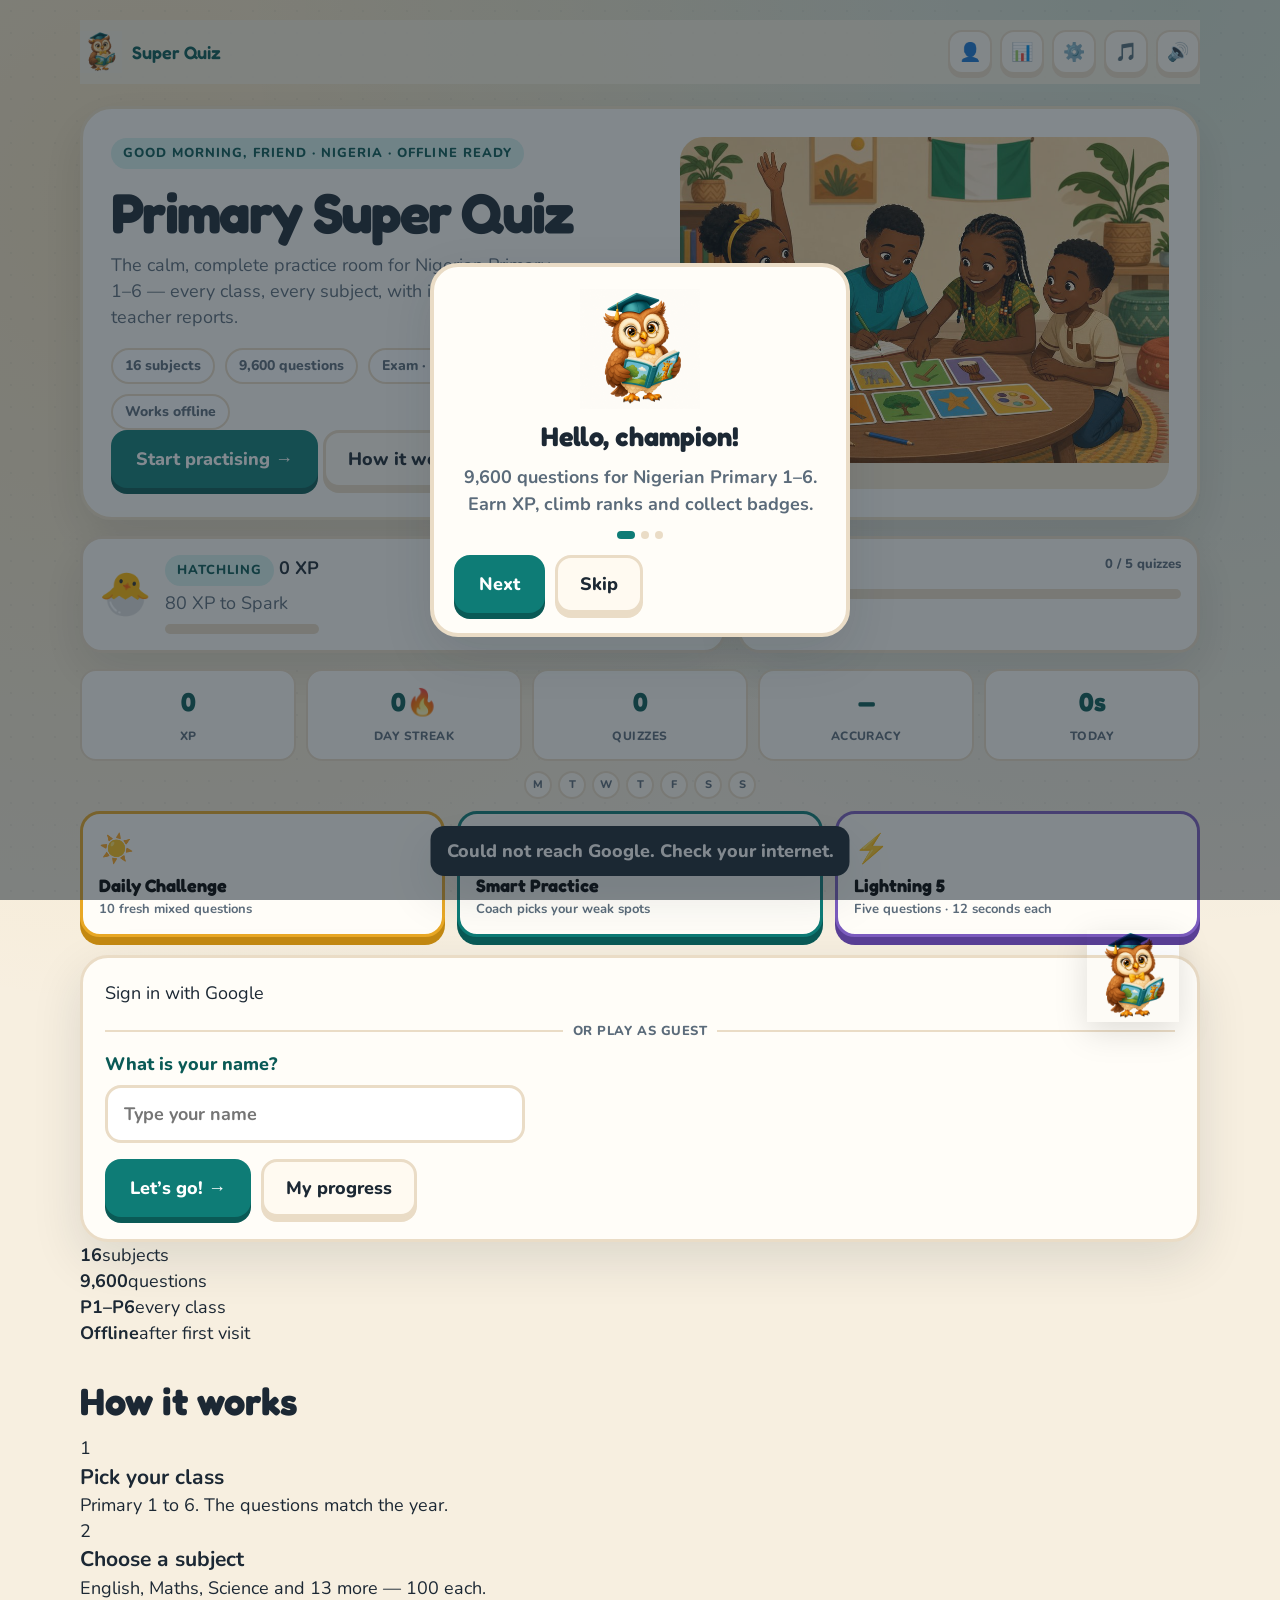
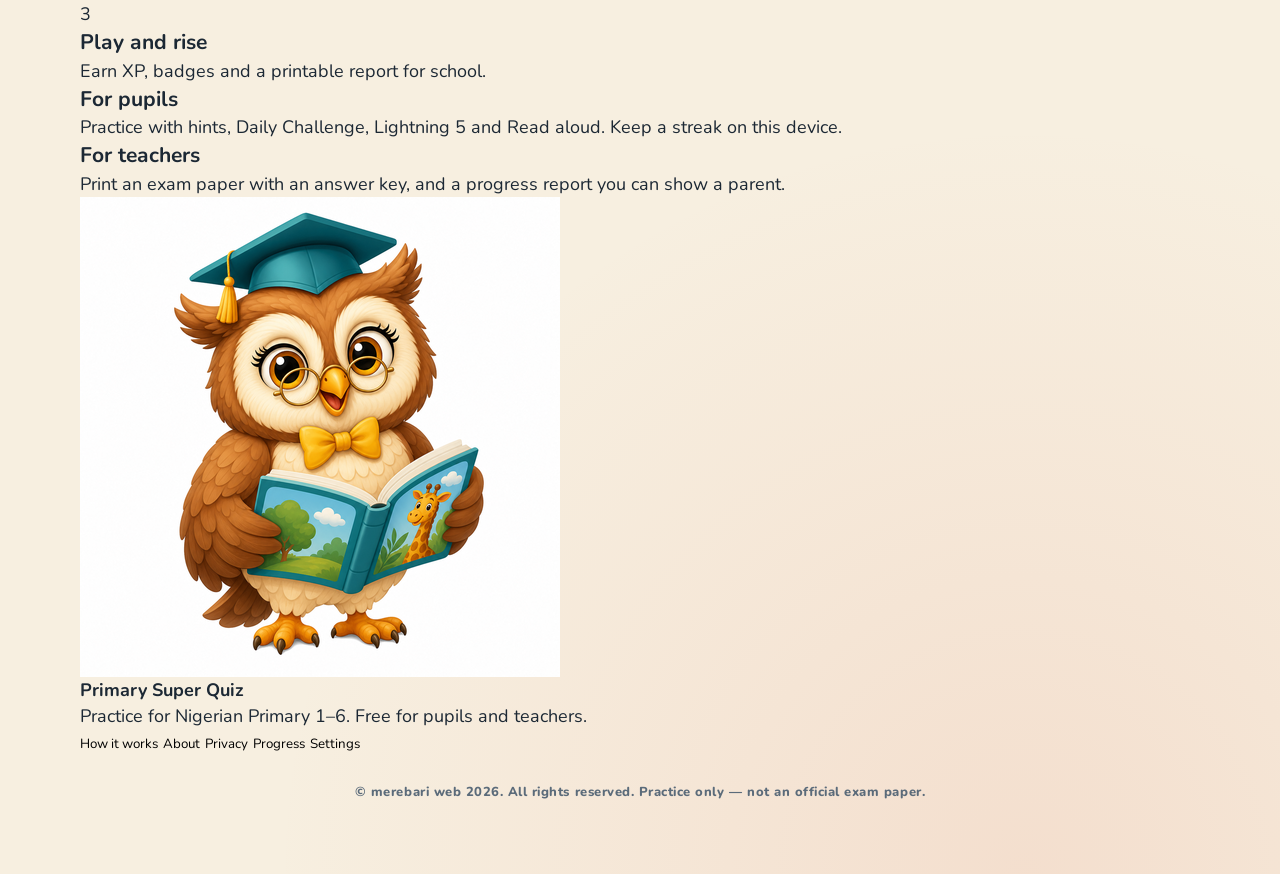
==== index.html @ 14823b91 "Polish the quiz into a first-class public site Add About, Privacy and How it works, a proper footer," ====
<!DOCTYPE html>
<html lang="en-NG">
<head>
  <meta charset="UTF-8">
  <meta name="viewport" content="width=device-width, initial-scale=1, viewport-fit=cover">
  <title>Primary Super Quiz · Nigerian Primary 1–6 practice</title>
  <meta name="description" content="Free Nigerian Primary 1–6 Super Quiz: 16 subjects, 9,600 questions, ranks, Smart Practice, Daily Challenge, Lightning 5 and printable teacher reports. Works offline.">
  <meta name="author" content="merebari web">
  <meta name="copyright" content="© merebari web 2026. All rights reserved.">
  <meta name="theme-color" content="#0e7c76">
  <meta name="color-scheme" content="light dark">
  <meta name="format-detection" content="telephone=no">
  <meta name="apple-mobile-web-app-capable" content="yes">
  <meta name="mobile-web-app-capable" content="yes">
  <meta name="apple-mobile-web-app-title" content="Super Quiz">
  <meta name="apple-mobile-web-app-status-bar-style" content="default">
  <link rel="canonical" href="https://merebari7-web.github.io/primary-super-quiz/">
  <meta property="og:type" content="website">
  <meta property="og:locale" content="en_NG">
  <meta property="og:site_name" content="Primary Super Quiz">
  <meta property="og:title" content="Primary Super Quiz · Primary 1–6 Nigeria">
  <meta property="og:description" content="9,600 questions across 16 subjects. Practice, exam mode, ranks and teacher reports. Free for pupils and teachers.">
  <meta property="og:url" content="https://merebari7-web.github.io/primary-super-quiz/">
  <meta property="og:image" content="https://merebari7-web.github.io/primary-super-quiz/images/og.jpg">
  <meta name="twitter:card" content="summary_large_image">
  <meta name="twitter:title" content="Primary Super Quiz · Primary 1–6 Nigeria">
  <meta name="twitter:description" content="9,600 questions across 16 subjects. Practice offline. Free for classrooms.">
  <meta name="twitter:image" content="https://merebari7-web.github.io/primary-super-quiz/images/og.jpg">
  <link rel="manifest" href="manifest.json">
  <link rel="icon" href="images/favicon.png" type="image/png">
  <link rel="apple-touch-icon" href="images/icon-192.png">
  <link rel="preconnect" href="https://accounts.google.com">
  <link rel="preconnect" href="https://fonts.googleapis.com">
  <link rel="preconnect" href="https://fonts.gstatic.com" crossorigin>
  <link href="https://fonts.googleapis.com/css2?family=Fredoka:wght@500;600;700&family=Nunito:wght@500;700;800&display=swap" rel="stylesheet">
  <link rel="stylesheet" href="css/style.css">
  <script type="application/ld+json">
  {
    "@context": "https://schema.org",
    "@type": "WebApplication",
    "name": "Primary Super Quiz",
    "url": "https://merebari7-web.github.io/primary-super-quiz/",
    "description": "Practice quiz for Nigerian Primary 1–6: 16 subjects, 9,600 questions, ranks and teacher reports.",
    "applicationCategory": "EducationalApplication",
    "operatingSystem": "Any",
    "inLanguage": "en-NG",
    "isAccessibleForFree": true,
    "offers": { "@type": "Offer", "price": "0", "priceCurrency": "NGN" },
    "creator": { "@type": "Organization", "name": "merebari web" },
    "audience": { "@type": "EducationalAudience", "educationalRole": "student" }
  }
  </script>
</head>
<body>
  <a class="skip-link" href="#app">Skip to content</a>
  <div id="app" tabindex="-1"></div>
  <canvas id="confetti" aria-hidden="true"></canvas>
  <noscript>
    <main class="wrap">
      <h1>Primary Super Quiz</h1>
      <p>This practice site needs JavaScript. Turn it on to play 9,600 Nigerian Primary 1–6 questions.</p>
    </main>
  </noscript>
  <script src="js/config.js"></script>
  <script src="js/app.js"></script>
</body>
</html>
---- css/style.css ----
:root {
  --cream: #f7efe0;
  --paper: #fffaf1;
  --ink: #1c2834;
  --muted: #5b6b7a;
  --line: #eadcc6;
  --teal: #0e7c76;
  --teal-dark: #0a5a56;
  --teal-soft: #d7f1ee;
  --sun: #e9a825;
  --sun-soft: #ffe9b5;
  --coral: #e07a5f;
  --coral-soft: #fde4dc;
  --leaf: #3d8b6e;
  --sky: #3d8ea8;
  --indigo: #3d4f8b;
  --card: #fffdf8;
  --shadow: 0 18px 50px rgba(28, 40, 52, 0.12);
  --radius: 22px;
  --font-ui: "Nunito", "Segoe UI", "Helvetica Neue", sans-serif;
  --font-display: "Fredoka", "Trebuchet MS", "Segoe UI", sans-serif;
}

* { box-sizing: border-box; margin: 0; padding: 0; }

html { scroll-behavior: smooth; }
html, body {
  min-height: 100%;
  background: var(--cream);
  color: var(--ink);
  font-family: var(--font-ui);
  font-size: 18px;
  line-height: 1.45;
}
::selection { background: var(--teal-soft); color: var(--teal-dark); }
:focus-visible {
  outline: 3px solid var(--teal);
  outline-offset: 3px;
}
.skip-link {
  position: absolute;
  left: 12px;
  top: -48px;
  z-index: 200;
  background: var(--teal);
  color: #fff;
  font-weight: 800;
  padding: 10px 14px;
  border-radius: 12px;
}
.skip-link:focus { top: 12px; }

body {
  background-image:
    radial-gradient(circle at 12% 8%, rgba(233, 168, 37, 0.18), transparent 32%),
    radial-gradient(circle at 92% 0%, rgba(14, 124, 118, 0.16), transparent 34%),
    radial-gradient(circle at 80% 100%, rgba(224, 122, 95, 0.14), transparent 28%);
}

body::before {
  content: "";
  position: fixed;
  inset: 0;
  pointer-events: none;
  background-image: radial-gradient(rgba(28, 40, 52, 0.045) 1px, transparent 1px);
  background-size: 22px 22px;
  z-index: 0;
}

#app { position: relative; z-index: 1; min-height: 100vh; }

button, input { font-family: inherit; }

button {
  cursor: pointer;
  border: 0;
  background: none;
}

img, canvas#confetti {
  max-width: 100%;
  display: block;
  -webkit-user-drag: none;
  user-select: none;
  -webkit-user-select: none;
  -webkit-touch-callout: none;
  pointer-events: none;
}
.hero-art::after {
  content: "";
  position: absolute;
  inset: 0;
}

.wrap {
  width: min(1120px, calc(100% - 32px));
  margin: 0 auto;
  padding: max(20px, env(safe-area-inset-top)) 0 max(64px, env(safe-area-inset-bottom));
}

.topbar {
  display: flex;
  align-items: center;
  justify-content: space-between;
  gap: 12px;
  margin-bottom: 22px;
  position: sticky;
  top: 0;
  z-index: 30;
  padding: 10px 0;
  background: color-mix(in srgb, var(--cream) 88%, transparent);
  backdrop-filter: blur(12px);
}

.brand {
  display: flex;
  align-items: center;
  gap: 10px;
  font-family: var(--font-display);
  font-weight: 600;
  color: var(--teal-dark);
}

.brand img,
.mascot-float,
.cert-owl,
.result img {
  mix-blend-mode: multiply;
}
.brand img { width: 42px; height: 42px; object-fit: contain; }

.icon-btn {
  width: 44px;
  height: 44px;
  border-radius: 14px;
  background: var(--paper);
  border: 2px solid var(--line);
  color: var(--ink);
  display: grid;
  place-items: center;
  font-size: 18px;
  box-shadow: 0 4px 0 var(--line);
}

.icon-btn:hover { transform: translateY(-1px); }
.icon-btn:active { transform: translateY(2px); box-shadow: none; }
.icon-btn.off { opacity: 0.38; }

.ghost-row { display: flex; gap: 8px; align-items: center; }

/* HOME */
.hero {
  display: grid;
  grid-template-columns: 1.05fr 0.95fr;
  gap: 28px;
  align-items: center;
  background: var(--card);
  border: 3px solid #f0e2c8;
  border-radius: 32px;
  padding: 28px;
  box-shadow: var(--shadow);
}

.kicker {
  display: inline-flex;
  align-items: center;
  gap: 8px;
  background: var(--teal-soft);
  color: var(--teal-dark);
  font-weight: 800;
  font-size: 13px;
  letter-spacing: 0.08em;
  text-transform: uppercase;
  padding: 6px 12px;
  border-radius: 999px;
  margin-bottom: 14px;
}

h1 {
  font-family: var(--font-display);
  font-size: clamp(34px, 5vw, 56px);
  line-height: 1.05;
  letter-spacing: -0.03em;
  margin-bottom: 10px;
}

.lead { color: var(--muted); font-size: 18px; max-width: 42ch; }

.hero-art {
  position: relative;
  border-radius: 24px;
  overflow: hidden;
  background: #f3e6cf;
  min-height: 260px;
}

.hero-art img {
  width: 100%;
  height: 100%;
  object-fit: cover;
  min-height: 260px;
}

.home-panel { margin-top: 22px; }

label.field {
  display: block;
  font-weight: 800;
  margin-bottom: 8px;
  color: var(--teal-dark);
}

input[type="text"] {
  width: 100%;
  max-width: 420px;
  border: 3px solid var(--line);
  background: #fff;
  border-radius: 16px;
  padding: 14px 16px;
  font-size: 18px;
  font-weight: 700;
  color: var(--ink);
  outline: none;
}

input[type="text"]:focus { border-color: var(--teal); box-shadow: 0 0 0 4px var(--teal-soft); }

.btn {
  display: inline-flex;
  align-items: center;
  justify-content: center;
  gap: 8px;
  border-radius: 16px;
  padding: 14px 22px;
  font-weight: 800;
  font-size: 18px;
  border: 3px solid transparent;
  transition: transform 0.12s ease, box-shadow 0.12s ease;
}

.btn:hover { transform: translateY(-2px); }
.btn:active { transform: translateY(1px); }

.btn-primary {
  background: var(--teal);
  color: white;
  box-shadow: 0 6px 0 var(--teal-dark);
}

.btn-primary:hover { background: #109089; }

.btn-sun {
  background: var(--sun);
  color: #3b2a08;
  box-shadow: 0 6px 0 #c48912;
}

.btn-ghost {
  background: var(--paper);
  border-color: var(--line);
  color: var(--ink);
  box-shadow: 0 5px 0 var(--line);
}

.btn-coral {
  background: var(--coral);
  color: white;
  box-shadow: 0 6px 0 #c45d45;
}

.stats {
  display: flex;
  flex-wrap: wrap;
  gap: 10px;
  margin-top: 18px;
}

.chip {
  background: #fff;
  border: 2px solid var(--line);
  border-radius: 999px;
  padding: 6px 12px;
  font-size: 14px;
  font-weight: 800;
  color: var(--muted);
}

.mascot-float {
  width: 92px;
  position: absolute;
  right: 18px;
  top: -28px;
  filter: drop-shadow(0 10px 16px rgba(0,0,0,.12));
}

.panel-rel { position: relative; }

/* GRADE / SUBJECT CARDS */
.section-title {
  font-family: var(--font-display);
  font-size: clamp(26px, 4vw, 38px);
  margin: 8px 0 6px;
}

.sub { color: var(--muted); margin-bottom: 22px; }

.grid-grades {
  display: grid;
  grid-template-columns: repeat(3, 1fr);
  gap: 16px;
}

.grid-subjects {
  display: grid;
  grid-template-columns: repeat(auto-fill, minmax(210px, 1fr));
  gap: 14px;
}
.subject-card { min-height: 118px; padding: 16px; }
.subject-card h3 { font-size: 18px; line-height: 1.2; }
.length-grid {
  display: grid;
  grid-template-columns: repeat(auto-fit, minmax(150px, 1fr));
  gap: 12px;
  margin: 18px 0 8px;
}
.length-btn {
  flex-direction: column;
  min-height: 96px;
  gap: 4px;
}
.length-btn strong { font-size: 28px; font-family: var(--font-display); }

.card-btn {
  text-align: left;
  background: var(--card);
  border: 3px solid var(--line);
  border-radius: var(--radius);
  padding: 20px;
  box-shadow: 0 10px 0 rgba(234, 220, 198, 0.8);
  min-height: 132px;
  color: inherit;
  width: 100%;
}

.card-btn:hover { transform: translateY(-3px); }
.card-btn:active { transform: translateY(4px); box-shadow: none; }

.grade-no {
  font-family: var(--font-display);
  font-size: 42px;
  line-height: 1;
  margin-bottom: 6px;
}

.card-btn h3 {
  font-family: var(--font-display);
  font-size: 24px;
  margin-bottom: 4px;
}

.card-btn p { color: var(--muted); font-size: 15px; }

.g1 { --accent: var(--coral); }
.g2 { --accent: var(--sun); }
.g3 { --accent: var(--leaf); }
.g4 { --accent: var(--teal); }
.g5 { --accent: var(--sky); }
.g6 { --accent: var(--indigo); }

.grade-no, .subj-icon { color: var(--accent); }

.subj-icon {
  width: 52px;
  height: 52px;
  border-radius: 16px;
  display: grid;
  place-items: center;
  background: color-mix(in srgb, var(--accent) 16%, white);
  font-size: 26px;
  margin-bottom: 12px;
}

.mix-card {
  grid-column: 1 / -1;
  display: flex;
  align-items: center;
  justify-content: space-between;
  gap: 16px;
  background: linear-gradient(135deg, #0e7c76, #3d8b6e);
  color: white;
  border-color: #0a5a56;
  box-shadow: 0 10px 0 #0a5a56;
}

.mix-card p { color: rgba(255,255,255,.85); }
.mix-card h3 { font-size: 28px; }

.teacher-row {
  margin-top: 22px;
  padding: 16px;
  border: 2px dashed var(--line);
  border-radius: 18px;
  display: flex;
  flex-wrap: wrap;
  gap: 12px;
  align-items: center;
  justify-content: space-between;
  background: rgba(255,255,255,.45);
}

/* QUIZ */
.quiz-head {
  display: flex;
  align-items: center;
  justify-content: space-between;
  gap: 12px;
  margin-bottom: 14px;
}

.progress-meta {
  font-weight: 800;
  color: var(--teal-dark);
}

.bar {
  height: 12px;
  background: #efe3cf;
  border-radius: 999px;
  overflow: hidden;
  margin-bottom: 18px;
}

.bar > span {
  display: block;
  height: 100%;
  background: linear-gradient(90deg, var(--teal), #49c2a5);
  border-radius: 999px;
  width: 0;
  transition: width 0.35s ease;
}

.q-card {
  background: var(--card);
  border: 3px solid var(--line);
  border-radius: 28px;
  padding: 26px 24px 22px;
  box-shadow: var(--shadow);
}

.q-label {
  font-size: 13px;
  font-weight: 800;
  letter-spacing: 0.08em;
  text-transform: uppercase;
  color: var(--teal);
  margin-bottom: 10px;
}

.question {
  font-family: var(--font-display);
  font-size: clamp(22px, 3.4vw, 32px);
  line-height: 1.25;
  margin-bottom: 18px;
}

.options { display: grid; gap: 10px; }

.opt {
  display: flex;
  align-items: center;
  gap: 12px;
  width: 100%;
  text-align: left;
  background: #fff;
  border: 3px solid var(--line);
  border-radius: 16px;
  padding: 12px 14px;
  font-size: 18px;
  font-weight: 700;
  color: var(--ink);
  box-shadow: 0 4px 0 var(--line);
}

.opt:hover:not(:disabled) { border-color: var(--teal); }

.opt:disabled { cursor: default; }

.badge {
  width: 36px;
  height: 36px;
  flex: 0 0 36px;
  border-radius: 12px;
  background: var(--sun-soft);
  color: #6a4a10;
  display: grid;
  place-items: center;
  font-weight: 800;
}

.opt.correct {
  background: #e5f7ee;
  border-color: #2f9e68;
  box-shadow: 0 4px 0 #2f9e68;
}

.opt.wrong {
  background: #fde8e4;
  border-color: #d4573e;
  box-shadow: 0 4px 0 #d4573e;
}

.opt.dim { opacity: 0.55; }

.feedback {
  margin-top: 16px;
  padding: 14px 16px;
  border-radius: 16px;
  font-weight: 700;
}

.feedback.ok { background: #e5f7ee; color: #1e6b45; }
.feedback.no { background: #fde8e4; color: #8a2f1f; }

.quiz-actions {
  display: flex;
  justify-content: flex-end;
  margin-top: 16px;
}

/* RESULTS */
.result {
  text-align: center;
  background: var(--card);
  border: 3px solid var(--line);
  border-radius: 32px;
  padding: 36px 22px;
  box-shadow: var(--shadow);
}

.result img.trophy { width: min(180px, 50vw); margin: 0 auto 8px; }
.result img.stars { width: min(280px, 70vw); margin: 0 auto 8px; }

.score-num {
  font-family: var(--font-display);
  font-size: clamp(40px, 8vw, 72px);
  line-height: 1;
}

.score-msg { color: var(--muted); max-width: 40ch; margin: 8px auto 22px; }

.actions {
  display: flex;
  flex-wrap: wrap;
  gap: 10px;
  justify-content: center;
}

/* REVIEW */
.review-item {
  background: var(--card);
  border: 2px solid var(--line);
  border-radius: 18px;
  padding: 16px;
  margin-bottom: 12px;
}

.review-item h4 { margin-bottom: 8px; }
.tag {
  display: inline-block;
  font-size: 12px;
  font-weight: 800;
  padding: 3px 8px;
  border-radius: 999px;
  margin-bottom: 8px;
}
.tag.ok { background: #e5f7ee; color: #1e6b45; }
.tag.no { background: #fde8e4; color: #8a2f1f; }

/* CERTIFICATE */
.certificate {
  background: #fffdf6;
  border: 10px double #0e7c76;
  border-radius: 12px;
  padding: 36px 28px;
  text-align: center;
  position: relative;
  overflow: hidden;
}

.certificate::before, .certificate::after {
  content: "";
  position: absolute;
  width: 140px; height: 140px;
  border-radius: 50%;
  background: rgba(233, 168, 37, 0.16);
}
.certificate::before { top: -50px; left: -40px; }
.certificate::after { bottom: -60px; right: -30px; background: rgba(14,124,118,.14); }

.cert-inner { position: relative; }
.cert-kicker { letter-spacing: 0.28em; text-transform: uppercase; font-weight: 800; color: var(--teal); font-size: 12px; }
.certificate h2 {
  font-family: var(--font-display);
  font-size: clamp(28px, 5vw, 44px);
  margin: 8px 0 4px;
}
.script-name {
  font-family: "Georgia", "Times New Roman", serif;
  font-size: clamp(28px, 5vw, 42px);
  color: var(--coral);
  margin: 10px 0;
}
.cert-owl { width: 110px; margin: 0 auto 8px; }

/* PRINT EXAM */
.exam {
  background: white;
  color: #111;
  padding: 8px;
}
.exam-head { text-align: center; margin-bottom: 16px; border-bottom: 2px solid #111; padding-bottom: 10px; }
.exam h2 { font-family: var(--font-display); }
.exam-q { margin: 0 0 16px; page-break-inside: avoid; }
.exam-q p { font-weight: 700; margin-bottom: 6px; }
.exam-opt { margin-left: 8px; }
.exam-meta { display: flex; justify-content: space-between; gap: 12px; font-size: 14px; margin: 8px 0 16px; }
.answer-key { page-break-before: always; }
.key-grid { display: grid; grid-template-columns: repeat(2, 1fr); gap: 8px 18px; font-size: 14px; }

#confetti {
  position: fixed;
  inset: 0;
  width: 100%;
  height: 100%;
  pointer-events: none;
  z-index: 50;
}

.sr-only {
  position: absolute;
  width: 1px; height: 1px;
  overflow: hidden;
  clip: rect(0 0 0 0);
}

@media (max-width: 800px) {
  .hero { grid-template-columns: 1fr; padding: 18px; }
  .hero-art { order: -1; }
  .grid-grades, .grid-subjects { grid-template-columns: 1fr 1fr; }
  .mix-card { flex-direction: column; align-items: flex-start; }
}

@media (max-width: 520px) {
  .grid-grades { grid-template-columns: 1fr; }
  .wrap { width: min(1080px, calc(100% - 20px)); padding-top: 16px; }
  .opt { font-size: 16px; }
}

@media print {
  body { background: white; }
  body::before, #confetti, .no-print { display: none !important; }
  .wrap { width: 100%; padding: 0; }
  .certificate { box-shadow: none; }
}

@media (prefers-reduced-motion: reduce) {
  * { transition: none !important; animation: none !important; }
}

html[data-theme="dark"] {
  --cream: #121820;
  --paper: #1b2430;
  --ink: #e8eef4;
  --muted: #9aabbb;
  --line: #2c3a4a;
  --teal: #3ecfc6;
  --teal-dark: #1a8f88;
  --teal-soft: #163a3a;
  --sun: #f0b83a;
  --sun-soft: #3a2f14;
  --coral: #f08a72;
  --coral-soft: #3a221c;
  --leaf: #5cbc96;
  --sky: #6eb8ce;
  --indigo: #8aa0e0;
  --card: #18222e;
  --shadow: 0 18px 50px rgba(0, 0, 0, 0.35);
}
html[data-theme="dark"] body {
  background-image:
    radial-gradient(circle at 12% 8%, rgba(62, 207, 198, 0.1), transparent 32%),
    radial-gradient(circle at 92% 0%, rgba(240, 184, 58, 0.08), transparent 34%);
}
html[data-theme="dark"] .hero-art { background: #243140; }
html[data-theme="dark"] input[type="text"],
html[data-theme="dark"] .opt { background: #121820; color: var(--ink); }
html[data-theme="dark"] .opt.correct { background: #143326; }
html[data-theme="dark"] .opt.wrong { background: #3a1c18; }
html[data-theme="dark"] .certificate { background: #18222e; }

html.large { font-size: 22px; }

.home-stats {
  display: grid;
  grid-template-columns: repeat(5, 1fr);
  gap: 10px;
  margin: 16px 0 4px;
}
.stat-tile {
  background: var(--card);
  border: 2px solid var(--line);
  border-radius: 16px;
  padding: 12px;
  text-align: center;
}
.stat-tile b {
  display: block;
  font-family: var(--font-display);
  font-size: 26px;
  color: var(--teal-dark);
}
.stat-tile span { font-size: 12px; font-weight: 800; color: var(--muted); letter-spacing: .04em; text-transform: uppercase; }

.home-actions { display: flex; flex-wrap: wrap; gap: 10px; margin-top: 16px; }

.filter-row {
  display: flex;
  flex-wrap: wrap;
  gap: 8px;
  margin-bottom: 16px;
}
.filter-chip {
  border: 2px solid var(--line);
  background: var(--paper);
  border-radius: 999px;
  padding: 6px 12px;
  font-weight: 800;
  font-size: 14px;
  color: var(--muted);
}
.filter-chip.on {
  background: var(--teal);
  color: white;
  border-color: var(--teal-dark);
}

.mode-grid {
  display: grid;
  grid-template-columns: repeat(3, 1fr);
  gap: 12px;
  margin: 8px 0 18px;
}
.mode-card {
  text-align: left;
  background: var(--card);
  border: 3px solid var(--line);
  border-radius: 18px;
  padding: 14px;
  box-shadow: 0 6px 0 var(--line);
}
.mode-card.on {
  border-color: var(--teal);
  box-shadow: 0 6px 0 var(--teal-dark);
}
.mode-card h4 { font-family: var(--font-display); margin-bottom: 4px; }
.mode-card p { font-size: 13px; color: var(--muted); }

.timer-wrap {
  display: flex;
  align-items: center;
  gap: 8px;
  font-weight: 800;
  color: var(--teal-dark);
}
.timer-wrap.warn { color: var(--coral); }
.combo {
  background: var(--sun-soft);
  color: #6a4a10;
  font-weight: 800;
  font-size: 13px;
  padding: 4px 10px;
  border-radius: 999px;
}

.lifelines { display: flex; gap: 8px; margin-top: 12px; flex-wrap: wrap; }
.life {
  border: 2px solid var(--line);
  background: var(--paper);
  border-radius: 12px;
  padding: 8px 12px;
  font-weight: 800;
  font-size: 14px;
}
.life:disabled { opacity: .4; }
.life-speak {
  background: var(--teal-soft);
  border-color: var(--teal);
  color: var(--teal-dark);
}

.dash-grid {
  display: grid;
  grid-template-columns: repeat(auto-fill, minmax(88px, 1fr));
  gap: 8px;
  margin-top: 10px;
}
.dash-cell {
  background: var(--card);
  border: 2px solid var(--line);
  border-radius: 12px;
  padding: 8px 6px;
  text-align: center;
  font-size: 11px;
  font-weight: 800;
}
.dash-cell .ico { font-size: 18px; display: block; }
.stars-mini { color: var(--sun); letter-spacing: -1px; }

.badge-grid {
  display: grid;
  grid-template-columns: repeat(auto-fill, minmax(160px, 1fr));
  gap: 10px;
  margin-top: 12px;
}
.badge-card {
  background: var(--card);
  border: 2px solid var(--line);
  border-radius: 16px;
  padding: 12px;
}
.badge-card.off { opacity: .45; filter: grayscale(1); }
.badge-card .bi { font-size: 28px; }
.badge-card h4 { font-size: 15px; margin: 4px 0 2px; }
.badge-card p { font-size: 12px; color: var(--muted); }

.settings-list { display: grid; gap: 10px; margin-top: 12px; }
.set-row {
  display: flex;
  justify-content: space-between;
  align-items: center;
  background: var(--card);
  border: 2px solid var(--line);
  border-radius: 16px;
  padding: 12px 14px;
  font-weight: 800;
}
.toggle {
  width: 52px; height: 30px; border-radius: 999px;
  background: #cfc0a8; position: relative; border: 0;
}
.toggle.on { background: var(--teal); }
.toggle i {
  position: absolute; top: 3px; left: 3px;
  width: 24px; height: 24px; border-radius: 50%; background: white;
  transition: left .15s ease;
}
.toggle.on i { left: 25px; }

.toast {
  position: fixed; left: 50%; bottom: 24px; transform: translateX(-50%);
  background: var(--ink); color: white; padding: 12px 16px;
  border-radius: 14px; font-weight: 800; z-index: 80;
  box-shadow: var(--shadow); max-width: min(92vw, 420px);
}

.xp-pop { color: var(--sun); font-weight: 800; }

.ring {
  width: 36px; height: 36px;
}
.search {
  width: 100%;
  border: 3px solid var(--line);
  background: #fff;
  border-radius: 14px;
  padding: 10px 14px;
  font-size: 16px;
  font-weight: 700;
  margin-bottom: 12px;
  color: var(--ink);
}
html[data-theme="dark"] .search { background: #121820; }

.continue-banner {
  background: linear-gradient(135deg, #0e7c76, #3d8b6e);
  color: white;
  border-radius: 20px;
  padding: 16px 18px;
  margin-bottom: 16px;
  display: flex;
  justify-content: space-between;
  align-items: center;
  gap: 12px;
}
.continue-banner p { color: rgba(255,255,255,.85); font-size: 14px; }

.mastery-bar { height: 8px; background: var(--line); border-radius: 99px; overflow: hidden; margin-top: 8px; }
.mastery-bar > i { display: block; height: 100%; background: var(--teal); }

.react-pop {
  position: fixed;
  inset: 0;
  z-index: 70;
  display: grid;
  place-items: center;
  padding: 20px;
  background: rgba(28, 40, 52, 0.45);
  animation: reactFade 0.2s ease;
}
.react-card {
  width: min(340px, 92vw);
  background: #fffdf8;
  border: 4px solid var(--line);
  border-radius: 28px;
  padding: 18px 18px 20px;
  text-align: center;
  box-shadow: 0 22px 50px rgba(0,0,0,.25);
  animation: reactPop 0.45s cubic-bezier(.2, 1.4, .4, 1);
}
.react-pop.yes .react-card { border-color: #2f9e68; }
.react-pop.no .react-card { border-color: #e07a5f; }
.react-card img {
  width: min(220px, 70vw);
  height: auto;
  margin: 0 auto 6px;
  mix-blend-mode: multiply;
}
.react-card h3 {
  font-family: var(--font-display);
  font-size: 32px;
  line-height: 1.1;
  margin: 0 0 4px;
}
.react-pop.yes h3 { color: #1e6b45; }
.react-pop.no h3 { color: #c45d45; }
.react-card p { color: var(--muted); font-weight: 800; margin-bottom: 8px; }
.react-card span {
  display: inline-block;
  font-size: 12px;
  font-weight: 800;
  letter-spacing: .06em;
  text-transform: uppercase;
  color: var(--muted);
}
html[data-theme="dark"] .react-card { background: #18222e; }
html[data-theme="dark"] .react-card img { mix-blend-mode: normal; }
@keyframes reactPop {
  0% { transform: scale(0.6) translateY(24px); opacity: 0; }
  70% { transform: scale(1.06) translateY(-4px); }
  100% { transform: scale(1) translateY(0); opacity: 1; }
}
@keyframes reactFade {
  from { opacity: 0; }
  to { opacity: 1; }
}

.net-banner, .pause-banner {
  background: #3d4f8b;
  color: #fff;
  font-weight: 800;
  text-align: center;
  padding: 8px 12px;
  border-radius: 12px;
  margin-bottom: 12px;
  font-size: 14px;
}
.pause-banner { background: var(--sun); color: #3b2a08; }
.split-bar {
  height: 12px;
  background: #fde8e4;
  border-radius: 99px;
  overflow: hidden;
  margin: 12px auto 0;
  max-width: 280px;
}
.split-bar > i {
  display: block; height: 100%;
  background: linear-gradient(90deg, #2f9e68, #49c2a5);
}
html.contrast {
  --cream: #fff;
  --paper: #fff;
  --card: #fff;
  --ink: #000;
  --muted: #222;
  --line: #000;
  --teal: #005555;
}
html.contrast, html.contrast body { background: #fff; color: #000; }
html.contrast .opt, html.contrast .card-btn, html.contrast .btn {
  border-width: 3px;
  border-color: #000;
}

.site-foot {
  text-align: center;
  margin: 28px 0 8px;
  color: var(--muted);
  font-size: 13px;
  font-weight: 800;
  letter-spacing: 0.04em;
}
.cert-copy {
  margin-top: 22px;
  font-size: 12px;
  font-weight: 800;
  letter-spacing: 0.08em;
  color: #6b7c86;
  text-transform: uppercase;
}

@media (max-width: 700px) {
  .mode-grid { grid-template-columns: 1fr; }
  .home-stats { grid-template-columns: 1fr 1fr; }
}

.avatar-btn {
  width: 40px; height: 40px; padding: 0; border: 3px solid var(--line);
  border-radius: 50%; overflow: hidden; background: #fff; cursor: pointer;
}
.avatar-btn img { width: 100%; height: 100%; object-fit: cover; display: block; }

.signed-box {
  display: flex; align-items: center; gap: 12px; flex-wrap: wrap;
  background: var(--wash, #f3f7f6); border: 3px solid var(--line);
  border-radius: 18px; padding: 12px 14px; margin-bottom: 14px;
}
.signed-pic { width: 48px; height: 48px; border-radius: 50%; object-fit: cover; background: #ddd; }
.or-line {
  display: flex; align-items: center; gap: 10px; margin: 16px 0 10px;
  color: var(--muted); font-weight: 800; font-size: 13px; text-transform: uppercase; letter-spacing: .04em;
}
.or-line::before, .or-line::after { content: ""; flex: 1; height: 2px; background: var(--line); }
.or-line span { white-space: nowrap; }
.google-slot { min-height: 0; margin: 4px 0 8px; }
.google-fake {
  display: inline-flex; align-items: center; gap: 10px;
  background: #fff; color: #1f1f1f; border: 1px solid #747775;
  border-radius: 999px; padding: 10px 18px; font-weight: 700; font-size: 15px;
  cursor: pointer; font-family: inherit;
}
.google-fake:hover { background: #f7f8f8; }
.g-icon {
  width: 18px; height: 18px; display: inline-block;
  background: url("data:image/svg+xml,%3Csvg xmlns='http://www.w3.org/2000/svg' viewBox='0 0 48 48'%3E%3Cpath fill='%23EA4335' d='M24 9.5c3.54 0 6.71 1.22 9.21 3.6l6.85-6.85C35.9 2.38 30.47 0 24 0 14.62 0 6.51 5.38 2.56 13.22l7.98 6.19C12.43 13.72 17.74 9.5 24 9.5z'/%3E%3Cpath fill='%234285F4' d='M46.98 24.55c0-1.57-.15-3.09-.38-4.55H24v9.02h12.94c-.58 2.96-2.26 5.48-4.78 7.18l7.73 6c4.51-4.18 7.09-10.36 7.09-17.65z'/%3E%3Cpath fill='%23FBBC05' d='M10.53 28.59c-.48-1.45-.76-2.99-.76-4.59s.27-3.14.76-4.59l-7.98-6.19C.92 16.46 0 20.12 0 24c0 3.88.92 7.54 2.56 10.78l7.97-6.19z'/%3E%3Cpath fill='%2334A853' d='M24 48c6.48 0 11.93-2.13 15.89-5.81l-7.73-6c-2.15 1.45-4.92 2.3-8.16 2.3-6.26 0-11.57-4.22-13.47-9.91l-7.98 6.19C6.51 42.62 14.62 48 24 48z'/%3E%3C/svg%3E") center/contain no-repeat;
}
code { font-size: 12px; background: var(--line); padding: 2px 6px; border-radius: 6px; }

.home-grid {
  display: grid;
  grid-template-columns: 1.4fr 1fr;
  gap: 12px;
  margin: 16px 0 10px;
}
.rank-card, .week-card {
  background: var(--card);
  border: 3px solid var(--line);
  border-radius: 22px;
  padding: 16px;
  box-shadow: var(--shadow);
}
.rank-card { display: flex; gap: 14px; align-items: center; }
.rank-ico { font-size: 42px; line-height: 1; }
.xp-track {
  height: 10px;
  background: var(--line);
  border-radius: 99px;
  overflow: hidden;
}
.xp-track > i {
  display: block; height: 100%;
  background: linear-gradient(90deg, var(--teal), #49c2a5);
  border-radius: 99px;
}
.xp-track.week > i { background: linear-gradient(90deg, var(--sun), #f0c14b); }
.week-top { display: flex; justify-content: space-between; font-weight: 800; margin-bottom: 8px; }
.week-top span { color: var(--muted); font-size: 13px; }

.play-row {
  display: grid;
  grid-template-columns: 1fr 1fr 1fr;
  gap: 12px;
  margin: 12px 0 4px;
}
.play-tile {
  text-align: left;
  background: var(--card);
  border: 3px solid var(--line);
  border-radius: 20px;
  padding: 16px;
  box-shadow: 0 8px 0 var(--line);
}
.play-tile span { font-size: 28px; display: block; margin-bottom: 6px; }
.play-tile strong { display: block; font-family: var(--font-display); font-size: 18px; }
.play-tile p { color: var(--muted); font-size: 13px; font-weight: 700; margin-top: 4px; }
.play-tile.daily { border-color: #e9a825; box-shadow: 0 8px 0 #c48912; }
.play-tile.smart { border-color: var(--teal); box-shadow: 0 8px 0 var(--teal-dark); }
.play-tile.bolt { border-color: #7c5cbf; box-shadow: 0 8px 0 #5a3f96; }
.play-tile:hover { transform: translateY(-2px); }
.hint-box {
  margin-top: 12px;
  background: #fff6d8;
  border: 2px dashed #e0b83a;
  border-radius: 14px;
  padding: 10px 12px;
  font-weight: 800;
  color: #5a4308;
  font-size: 15px;
}
.install-bar {
  display: flex;
  align-items: center;
  justify-content: space-between;
  gap: 12px;
  background: var(--teal-soft);
  border: 2px solid var(--teal);
  border-radius: 16px;
  padding: 10px 12px;
  margin-bottom: 12px;
  font-weight: 800;
}

.streak-dots {
  display: flex; gap: 6px; justify-content: center; margin: 10px 0 4px;
}
.streak-dots .dot {
  width: 28px; height: 28px; border-radius: 50%;
  display: grid; place-items: center;
  font-size: 11px; font-weight: 800;
  background: var(--paper); color: var(--muted); border: 2px solid var(--line);
}
.streak-dots .dot.on { background: var(--teal); color: #fff; border-color: var(--teal-dark); }

.rank-up {
  display: inline-block;
  margin: 8px 0;
  padding: 8px 14px;
  border-radius: 999px;
  background: var(--sun-soft);
  color: #6a4a10;
  font-weight: 800;
}

.onboard {
  position: fixed; inset: 0; z-index: 90;
  background: rgba(28,40,52,.55);
  display: grid; place-items: center;
  padding: 20px;
}
.onboard-card {
  width: min(420px, 94vw);
  background: var(--card);
  border: 4px solid var(--line);
  border-radius: 28px;
  padding: 22px 20px 20px;
  text-align: center;
  box-shadow: var(--shadow);
}
.onboard-card img {
  width: 120px; height: 120px; object-fit: contain; margin: 0 auto 8px;
  mix-blend-mode: multiply;
}
.onboard-card h2 { font-family: var(--font-display); margin: 4px 0 8px; }
.onboard-card p { color: var(--muted); font-weight: 700; }
.onboard-dots { display: flex; gap: 6px; justify-content: center; margin: 14px 0; }
.onboard-dots i { width: 8px; height: 8px; border-radius: 50%; background: var(--line); display: block; }
.onboard-dots i.on { background: var(--teal); width: 18px; border-radius: 99px; }
html[data-theme="dark"] .onboard-card img { mix-blend-mode: normal; }

.smart-card {
  grid-column: 1 / -1;
  display: flex; align-items: center; justify-content: space-between; gap: 16px;
  background: linear-gradient(135deg, #3d4f8b, #3d8ea8);
  color: white; border-color: #2a3a6e; box-shadow: 0 10px 0 #2a3a6e;
}
.smart-card p { color: rgba(255,255,255,.85); }
.smart-card h3 { font-size: 24px; }

.key-hint { margin-top: 12px; font-size: 12px; font-weight: 800; color: var(--muted); }

.report-table {
  width: 100%; border-collapse: collapse; font-size: 14px;
}
.report-table th, .report-table td {
  border-bottom: 1px solid var(--line); text-align: left; padding: 8px 6px;
}
.report-table th { font-size: 12px; text-transform: uppercase; letter-spacing: .04em; color: var(--muted); }

@media (max-width: 700px) {
  .home-grid, .play-row { grid-template-columns: 1fr; }
}
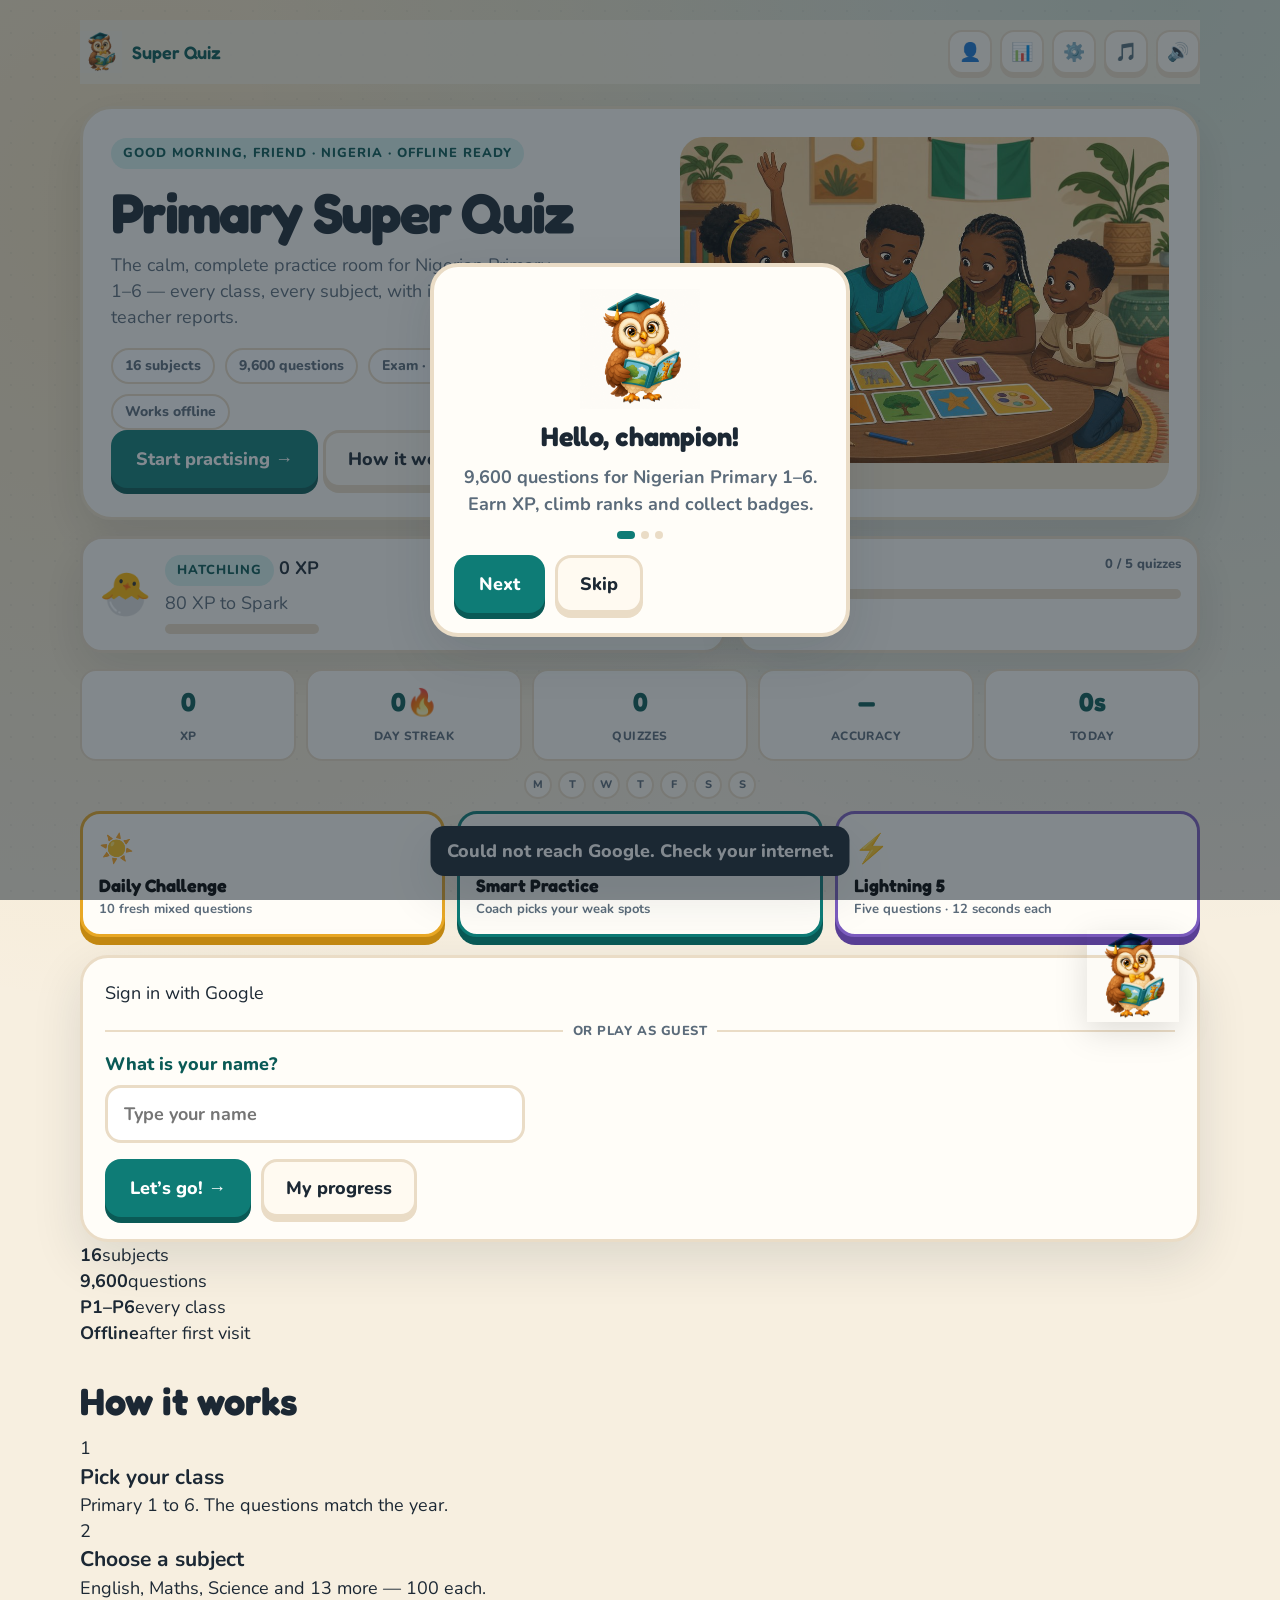
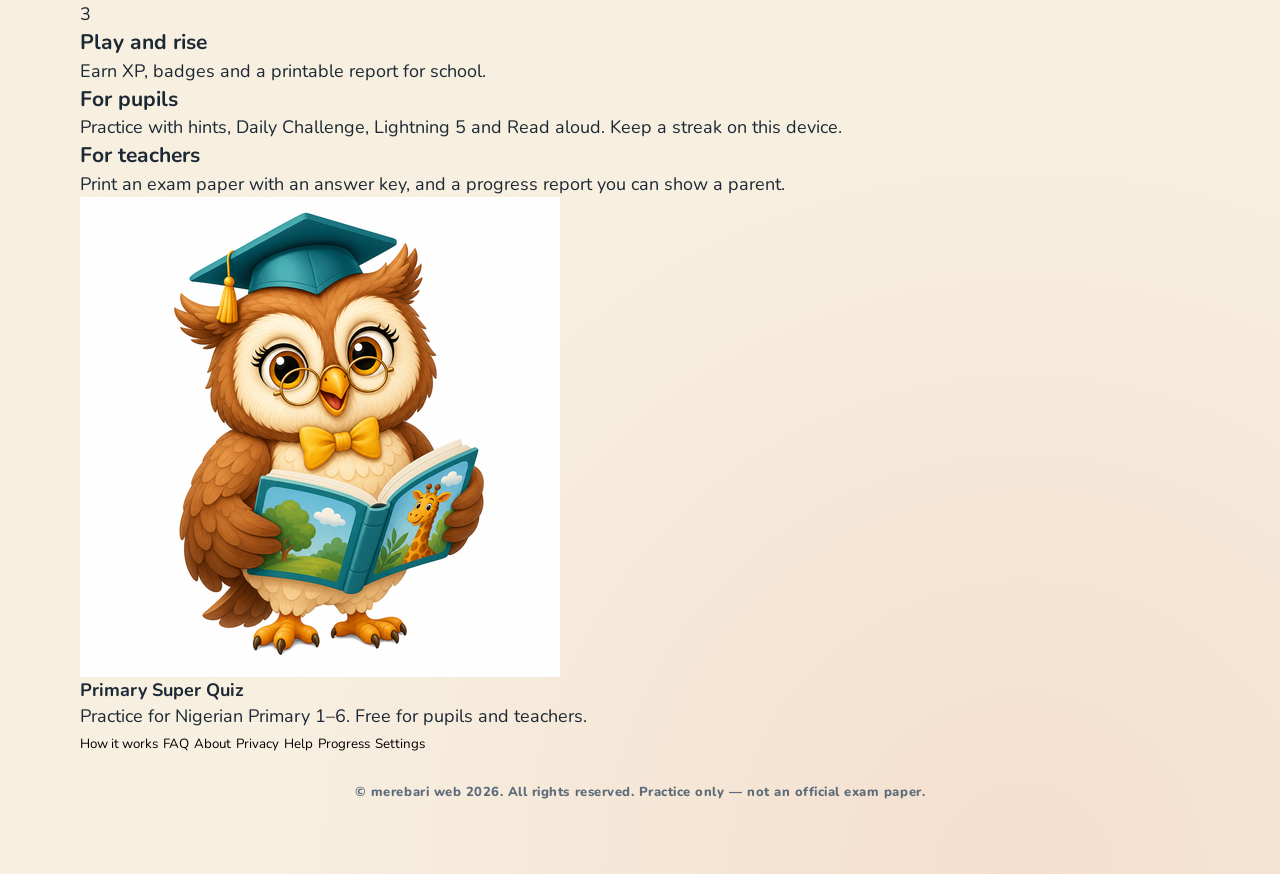
==== commit a07c4523: "Keep upgrading the public site experience Remember the last class, add FAQ and keyboard help, let pa" ====
--- a/index.html
+++ b/index.html
@@ -50,6 +50,29 @@
     "audience": { "@type": "EducationalAudience", "educationalRole": "student" }
   }
   </script>
+  <script type="application/ld+json">
+  {
+    "@context": "https://schema.org",
+    "@type": "FAQPage",
+    "mainEntity": [
+      {
+        "@type": "Question",
+        "name": "Is Primary Super Quiz free?",
+        "acceptedAnswer": { "@type": "Answer", "text": "Yes. Pupils and teachers may use the live quiz. Do not copy or republish the questions or pictures." }
+      },
+      {
+        "@type": "Question",
+        "name": "Does it work without internet?",
+        "acceptedAnswer": { "@type": "Answer", "text": "After the first visit, the app and saved questions stay on the device." }
+      },
+      {
+        "@type": "Question",
+        "name": "Is this an official exam?",
+        "acceptedAnswer": { "@type": "Answer", "text": "No. It is practice only, not an official NERDC or common-entrance paper." }
+      }
+    ]
+  }
+  </script>
 </head>
 <body>
   <a class="skip-link" href="#app">Skip to content</a>
--- a/css/style.css
+++ b/css/style.css
@@ -1189,3 +1189,23 @@
 @media (max-width: 700px) {
   .home-grid, .play-row { grid-template-columns: 1fr; }
 }
+
+.crumbs {
+  display: flex;
+  flex-wrap: wrap;
+  align-items: center;
+  gap: 6px;
+  font-size: 13px;
+  font-weight: 800;
+  color: var(--muted);
+  margin: 0 0 10px;
+}
+.crumbs button {
+  color: var(--teal-dark);
+  text-decoration: underline;
+  text-underline-offset: 2px;
+}
+.card-btn.on {
+  border-color: var(--teal);
+  box-shadow: 0 10px 0 var(--teal-dark);
+}
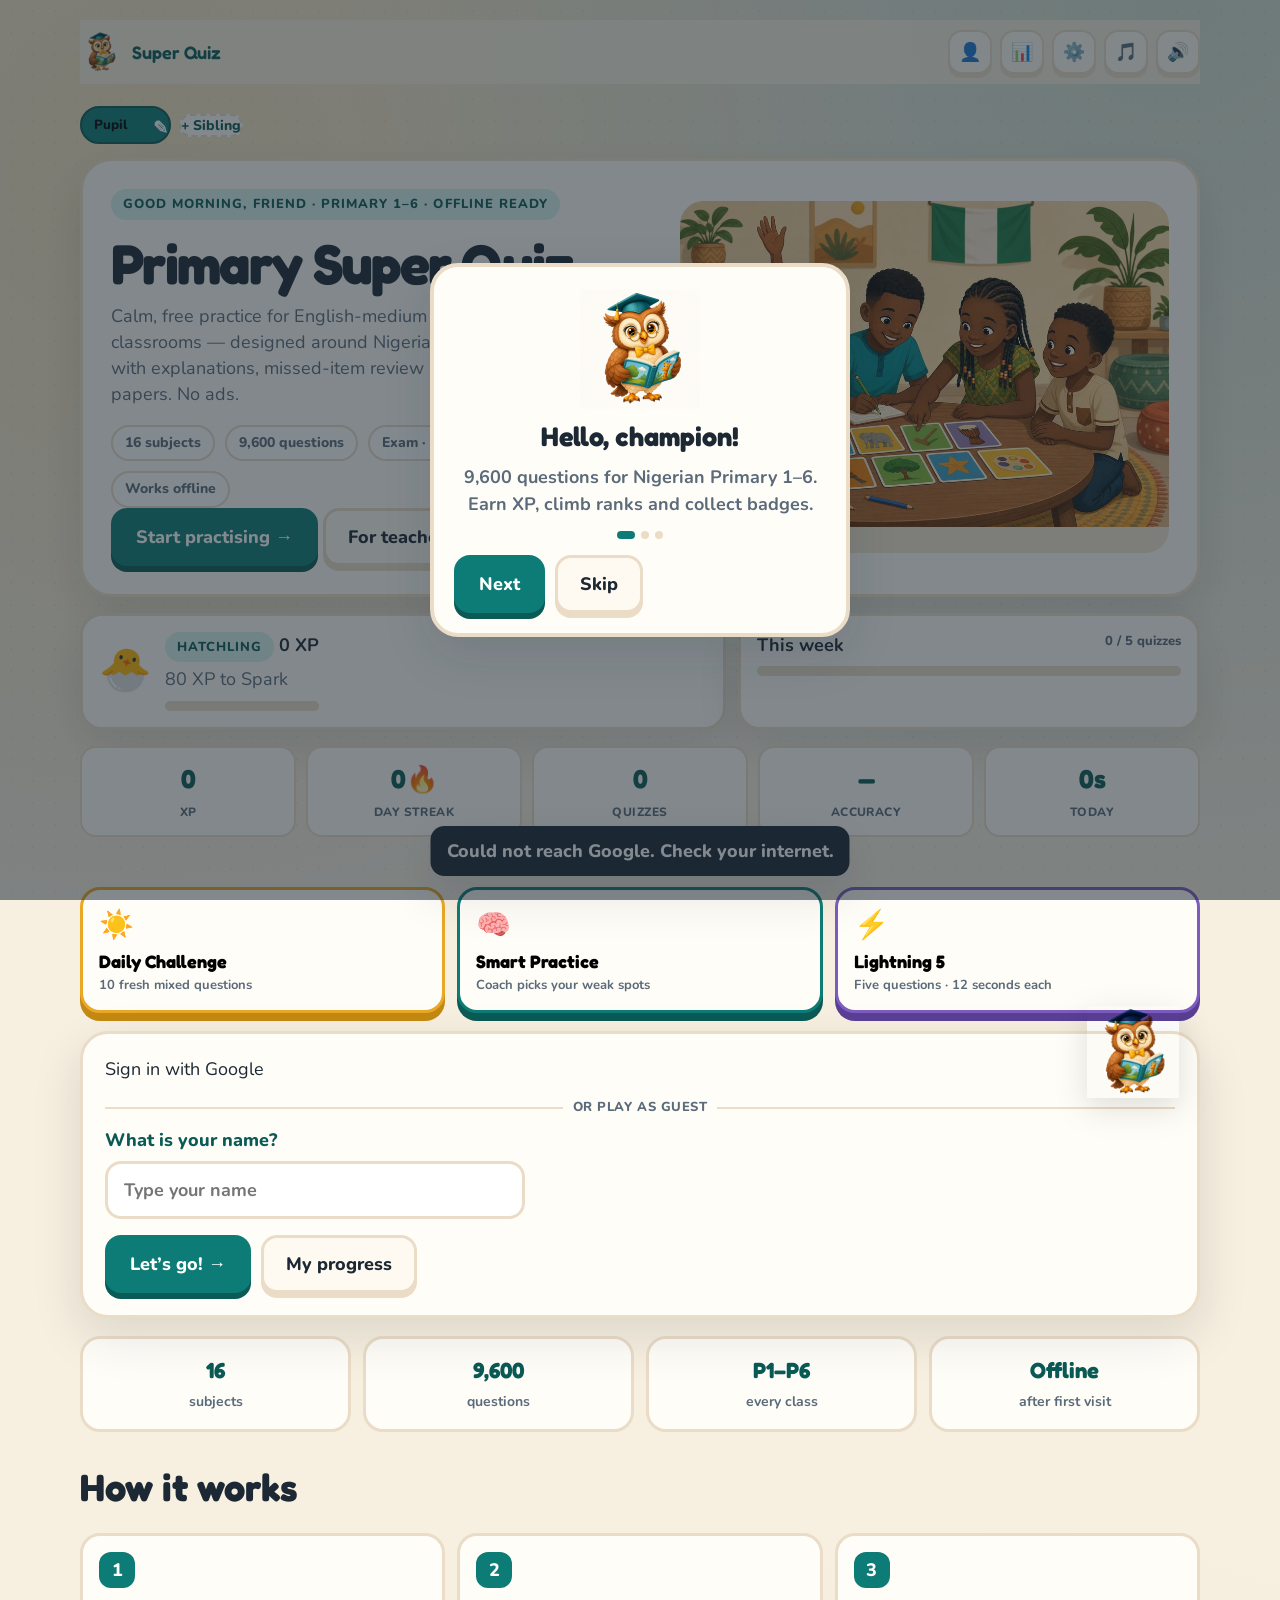
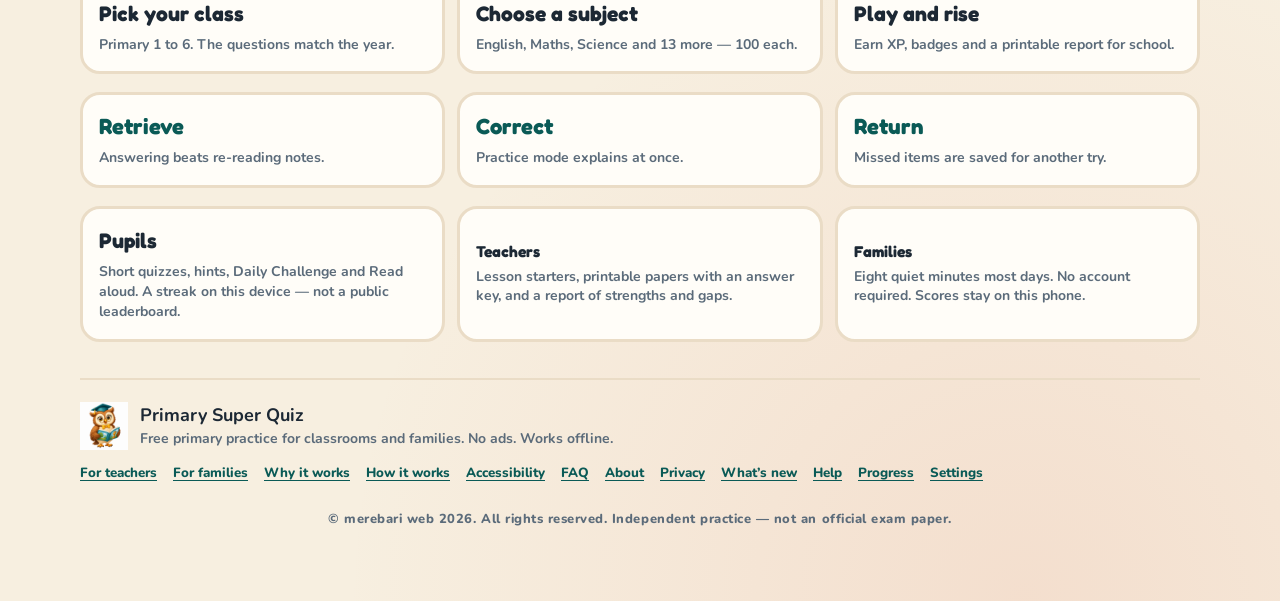
==== commit f5dcc9c9: "Make the quiz classroom-credible for teachers worldwide Add For teachers, For families, Why it works" ====
--- a/index.html
+++ b/index.html
@@ -3,8 +3,8 @@
 <head>
   <meta charset="UTF-8">
   <meta name="viewport" content="width=device-width, initial-scale=1, viewport-fit=cover">
-  <title>Primary Super Quiz · Nigerian Primary 1–6 practice</title>
-  <meta name="description" content="Free Nigerian Primary 1–6 Super Quiz: 16 subjects, 9,600 questions, ranks, Smart Practice, Daily Challenge, Lightning 5 and printable teacher reports. Works offline.">
+  <title>Primary Super Quiz · Primary 1–6 practice for classrooms</title>
+  <meta name="description" content="Free English-medium primary practice (Primary 1–6, ages 6–12): 16 subjects, 9,600 questions, explanations, printable papers and teacher reports. Designed for Nigerian classrooms. No ads. Works offline.">
   <meta name="author" content="merebari web">
   <meta name="copyright" content="© merebari web 2026. All rights reserved.">
   <meta name="theme-color" content="#0e7c76">
@@ -18,13 +18,13 @@
   <meta property="og:type" content="website">
   <meta property="og:locale" content="en_NG">
   <meta property="og:site_name" content="Primary Super Quiz">
-  <meta property="og:title" content="Primary Super Quiz · Primary 1–6 Nigeria">
-  <meta property="og:description" content="9,600 questions across 16 subjects. Practice, exam mode, ranks and teacher reports. Free for pupils and teachers.">
+  <meta property="og:title" content="Primary Super Quiz · Primary 1–6 practice">
+  <meta property="og:description" content="Free classroom practice: 9,600 questions, explanations, printable papers and learning reports. No ads. Works offline.">
   <meta property="og:url" content="https://merebari7-web.github.io/primary-super-quiz/">
   <meta property="og:image" content="https://merebari7-web.github.io/primary-super-quiz/images/og.jpg">
   <meta name="twitter:card" content="summary_large_image">
-  <meta name="twitter:title" content="Primary Super Quiz · Primary 1–6 Nigeria">
-  <meta name="twitter:description" content="9,600 questions across 16 subjects. Practice offline. Free for classrooms.">
+  <meta name="twitter:title" content="Primary Super Quiz · Primary 1–6 practice">
+  <meta name="twitter:description" content="Free classroom practice: 9,600 questions, printable papers, no ads, works offline.">
   <meta name="twitter:image" content="https://merebari7-web.github.io/primary-super-quiz/images/og.jpg">
   <link rel="manifest" href="manifest.json">
   <link rel="icon" href="images/favicon.png" type="image/png">
@@ -40,14 +40,17 @@
     "@type": "WebApplication",
     "name": "Primary Super Quiz",
     "url": "https://merebari7-web.github.io/primary-super-quiz/",
-    "description": "Practice quiz for Nigerian Primary 1–6: 16 subjects, 9,600 questions, ranks and teacher reports.",
+    "description": "Free English-medium primary practice for Primary 1–6: 16 subjects, 9,600 questions, explanations and printable teacher reports.",
     "applicationCategory": "EducationalApplication",
     "operatingSystem": "Any",
     "inLanguage": "en-NG",
     "isAccessibleForFree": true,
     "offers": { "@type": "Offer", "price": "0", "priceCurrency": "NGN" },
     "creator": { "@type": "Organization", "name": "merebari web" },
-    "audience": { "@type": "EducationalAudience", "educationalRole": "student" }
+    "audience": [
+      { "@type": "EducationalAudience", "educationalRole": "student" },
+      { "@type": "EducationalAudience", "educationalRole": "teacher" }
+    ]
   }
   </script>
   <script type="application/ld+json">
--- a/css/style.css
+++ b/css/style.css
@@ -201,7 +201,14 @@
   min-height: 260px;
 }
 
-.home-panel { margin-top: 22px; }
+.home-panel {
+  margin-top: 18px;
+  background: var(--card);
+  border: 3px solid var(--line);
+  border-radius: 28px;
+  padding: 22px;
+  box-shadow: var(--shadow);
+}
 
 label.field {
   display: block;
@@ -315,8 +322,27 @@
   grid-template-columns: repeat(auto-fill, minmax(210px, 1fr));
   gap: 14px;
 }
+.subj-wrap {
+  position: relative;
+  min-width: 0;
+  display: flex;
+}
+.subj-wrap .subject-card { width: 100%; }
 .subject-card { min-height: 118px; padding: 16px; }
 .subject-card h3 { font-size: 18px; line-height: 1.2; }
+.mastery {
+  height: 6px;
+  border-radius: 99px;
+  background: var(--line);
+  margin-top: 10px;
+  overflow: hidden;
+}
+.mastery > i {
+  display: block;
+  height: 100%;
+  background: var(--accent, var(--teal));
+  border-radius: inherit;
+}
 .length-grid {
   display: grid;
   grid-template-columns: repeat(auto-fit, minmax(150px, 1fr));
@@ -329,6 +355,13 @@
   gap: 4px;
 }
 .length-btn strong { font-size: 28px; font-family: var(--font-display); }
+.length-btn em {
+  font-style: normal;
+  font-size: 12px;
+  font-weight: 800;
+  color: var(--muted);
+}
+.length-btn.btn-primary em { color: inherit; opacity: 0.85; }
 
 .card-btn {
   text-align: left;
@@ -350,6 +383,12 @@
   font-size: 42px;
   line-height: 1;
   margin-bottom: 6px;
+}
+.grade-meta {
+  font-size: 13px;
+  font-weight: 800;
+  color: var(--teal-dark);
+  margin-top: 8px;
 }
 
 .card-btn h3 {
@@ -546,6 +585,81 @@
   line-height: 1;
 }
 
+.letter-mark {
+  width: 72px;
+  height: 72px;
+  margin: 10px auto 4px;
+  display: grid;
+  place-items: center;
+  border-radius: 20px;
+  background: var(--teal);
+  color: #fff;
+  font-family: var(--font-display);
+  font-size: 36px;
+  line-height: 1;
+  box-shadow: 0 8px 0 var(--teal-dark);
+}
+.letter-label {
+  font-weight: 800;
+  color: var(--teal-dark);
+  margin-bottom: 8px;
+}
+.metric-grid {
+  display: grid;
+  grid-template-columns: repeat(4, 1fr);
+  gap: 8px;
+  margin: 14px 0 10px;
+  text-align: center;
+}
+.metric-grid div {
+  background: var(--paper);
+  border: 2px solid var(--line);
+  border-radius: 16px;
+  padding: 10px 6px;
+}
+.metric-grid b {
+  display: block;
+  font-family: var(--font-display);
+  font-size: 22px;
+}
+.metric-grid span {
+  font-size: 12px;
+  font-weight: 800;
+  color: var(--muted);
+}
+.setup-meta {
+  display: flex;
+  flex-wrap: wrap;
+  gap: 8px;
+  margin-top: 12px;
+}
+.setup-meta span {
+  background: var(--teal-soft);
+  color: var(--teal-dark);
+  font-weight: 800;
+  font-size: 13px;
+  padding: 6px 10px;
+  border-radius: 999px;
+}
+.set-head {
+  margin: 28px 0 8px;
+  font-weight: 800;
+  font-size: 13px;
+  letter-spacing: 0.08em;
+  text-transform: uppercase;
+  color: var(--teal-dark);
+}
+.empty-state {
+  background: var(--card);
+  border: 2px dashed var(--line);
+  border-radius: 22px;
+  padding: 22px 18px;
+  text-align: center;
+  margin: 8px 0 18px;
+}
+.empty-state strong { display: block; font-size: 20px; margin-bottom: 6px; }
+.empty-state p { color: var(--muted); font-weight: 700; margin-bottom: 14px; }
+
 .score-msg { color: var(--muted); max-width: 40ch; margin: 8px auto 22px; }
 
 .actions {
@@ -575,6 +689,23 @@
 }
 .tag.ok { background: #e5f7ee; color: #1e6b45; }
 .tag.no { background: #fde8e4; color: #8a2f1f; }
+.review-opts { display: grid; gap: 6px; margin: 8px 0 4px; }
+.rev-opt {
+  display: flex;
+  gap: 8px;
+  align-items: flex-start;
+  padding: 8px 10px;
+  border-radius: 12px;
+  border: 2px solid var(--line);
+  background: var(--paper);
+  font-size: 15px;
+}
+.rev-opt b {
+  flex: 0 0 22px;
+  color: var(--muted);
+}
+.rev-opt.good { border-color: #1e6b45; background: #e5f7ee; }
+.rev-opt.bad { border-color: #8a2f1f; background: #fde8e4; }
 
 /* CERTIFICATE */
 .certificate {
@@ -611,6 +742,19 @@
   margin: 10px 0;
 }
 .cert-owl { width: 110px; margin: 0 auto 8px; }
+.cert-grade {
+  width: 64px;
+  height: 64px;
+  margin: 12px auto 4px;
+  display: grid;
+  place-items: center;
+  border-radius: 18px;
+  background: var(--teal);
+  color: #fff;
+  font-family: var(--font-display);
+  font-size: 32px;
+  box-shadow: 0 6px 0 var(--teal-dark);
+}
 
 /* PRINT EXAM */
 .exam {
@@ -619,6 +763,11 @@
   padding: 8px;
 }
 .exam-head { text-align: center; margin-bottom: 16px; border-bottom: 2px solid #111; padding-bottom: 10px; }
+.exam-block {
+  margin: 18px 0 10px;
+  border-bottom: 1px solid #ccc;
+  padding-bottom: 4px;
+}
 .exam h2 { font-family: var(--font-display); }
 .exam-q { margin: 0 0 16px; page-break-inside: avoid; }
 .exam-q p { font-weight: 700; margin-bottom: 6px; }
@@ -658,10 +807,34 @@
 
 @media print {
   body { background: white; }
-  body::before, #confetti, .no-print { display: none !important; }
+  body::before, #confetti, .no-print, .loading-overlay, .fav-pin { display: none !important; }
   .wrap { width: 100%; padding: 0; }
   .certificate { box-shadow: none; }
 }
+
+.loading-overlay {
+  position: fixed;
+  inset: 0;
+  z-index: 90;
+  display: grid;
+  place-items: center;
+  align-content: center;
+  gap: 12px;
+  background: color-mix(in srgb, var(--cream) 82%, transparent);
+  backdrop-filter: blur(8px);
+  font-weight: 800;
+  color: var(--teal-dark);
+}
+.spinner {
+  width: 42px;
+  height: 42px;
+  border: 4px solid var(--line);
+  border-top-color: var(--teal);
+  border-radius: 50%;
+  animation: psq-spin .7s linear infinite;
+}
+@keyframes psq-spin { to { transform: rotate(360deg); } }
+html.calm .spinner { animation: none; opacity: 0.7; }
 
 @media (prefers-reduced-motion: reduce) {
   * { transition: none !important; animation: none !important; }
@@ -697,6 +870,9 @@
 html[data-theme="dark"] .opt.correct { background: #143326; }
 html[data-theme="dark"] .opt.wrong { background: #3a1c18; }
 html[data-theme="dark"] .certificate { background: #18222e; }
+html[data-theme="dark"] .rev-opt.good { background: #143326; }
+html[data-theme="dark"] .rev-opt.bad { background: #3a1c18; }
+html[data-theme="dark"] .fav-pin.on { color: var(--sun); }
 
 html.large { font-size: 22px; }
 
@@ -812,7 +988,11 @@
   text-align: center;
   font-size: 11px;
   font-weight: 800;
-}
+  width: 100%;
+  font-family: inherit;
+  color: inherit;
+}
+button.dash-cell:hover { border-color: var(--teal); transform: translateY(-2px); }
 .dash-cell .ico { font-size: 18px; display: block; }
 .stars-mini { color: var(--sun); letter-spacing: -1px; }
 
@@ -1209,3 +1389,336 @@
   border-color: var(--teal);
   box-shadow: 0 10px 0 var(--teal-dark);
 }
+
+.coach-card {
+  display: flex;
+  align-items: center;
+  justify-content: space-between;
+  gap: 14px;
+  margin: 14px 0 4px;
+  padding: 16px;
+  background: var(--card);
+  border: 3px solid var(--sun);
+  border-radius: 20px;
+  box-shadow: 0 8px 0 #c48912;
+}
+.coach-card p { color: var(--muted); font-weight: 700; font-size: 14px; margin-top: 4px; }
+.week-act {
+  display: flex;
+  align-items: flex-end;
+  justify-content: space-between;
+  gap: 6px;
+  height: 72px;
+  margin: 8px 0 4px;
+}
+.week-act span {
+  flex: 1;
+  display: flex;
+  flex-direction: column;
+  align-items: center;
+  justify-content: flex-end;
+  gap: 4px;
+  font-size: 11px;
+  font-weight: 800;
+  color: var(--muted);
+}
+.week-act i {
+  display: block;
+  width: 100%;
+  max-width: 28px;
+  background: var(--teal);
+  border-radius: 6px 6px 2px 2px;
+}
+
+.profile-row {
+  display: flex;
+  flex-wrap: wrap;
+  gap: 8px;
+  align-items: center;
+  margin: 0 0 14px;
+}
+.profile-chip {
+  border: 2px solid var(--line);
+  background: var(--card);
+  border-radius: 999px;
+  padding: 8px 14px;
+  font-weight: 800;
+  font-size: 14px;
+}
+.profile-chip.on {
+  background: var(--teal);
+  color: #fff;
+  border-color: var(--teal-dark);
+}
+.profile-chip.add { border-style: dashed; color: var(--teal-dark); }
+.profile-add { display: flex; gap: 8px; align-items: center; flex: 1; min-width: 180px; }
+.profile-add input {
+  flex: 1;
+  border: 3px solid var(--line);
+  border-radius: 14px;
+  padding: 10px 12px;
+  font-weight: 700;
+}
+
+.profile-chip { display: inline-flex; align-items: center; gap: 2px; padding: 0; }
+.profile-chip > button { padding: 8px 12px; font-weight: 800; }
+.chip-x {
+  width: 28px; height: 28px; border-radius: 50%;
+  font-size: 18px; line-height: 1; color: var(--muted);
+}
+.profile-chip.on .chip-x { color: #fff; }
+.coach-card.plan { border-color: var(--teal); box-shadow: 0 8px 0 var(--teal-dark); }
+html.focus-ui .focus-quiz .key-hint,
+html.focus-ui .focus-quiz .topbar .ghost-row { opacity: 0.35; }
+html.calm, html.calm * {
+  animation: none !important;
+  transition: none !important;
+  scroll-behavior: auto !important;
+}
+@media print {
+  .answer-key { page-break-before: always; }
+}
+
+.subj-wrap { position: relative; }
+.fav-pin {
+  position: absolute;
+  top: 8px;
+  right: 8px;
+  z-index: 2;
+  width: 36px;
+  height: 36px;
+  border-radius: 12px;
+  background: var(--paper);
+  border: 2px solid var(--line);
+  font-size: 18px;
+  box-shadow: 0 3px 0 var(--line);
+}
+.fav-pin.on { background: var(--sun-soft); border-color: var(--sun); color: #8a5a00; }
+.life.on { background: var(--sun-soft); border-color: var(--sun); }
+
+html, body {
+  overflow-x: clip;
+  min-height: 100dvh;
+}
+#app { min-height: 100dvh; }
+.btn, .opt, .play-tile, .card-btn, .life, .icon-btn, .filter-chip, .length-btn, .mode-card {
+  touch-action: manipulation;
+}
+.btn, .opt { min-height: 48px; }
+.quiz-actions { flex-wrap: wrap; gap: 8px; }
+.quiz-head { flex-wrap: wrap; }
+.filter-row { scrollbar-width: none; }
+.filter-row::-webkit-scrollbar { display: none; }
+.report-table { width: 100%; }
+.table-scroll { overflow-x: auto; -webkit-overflow-scrolling: touch; }
+
+@media (max-width: 900px) {
+  .home-stats { grid-template-columns: repeat(3, 1fr); }
+  .how-grid { grid-template-columns: 1fr 1fr; }
+}
+
+@media (max-width: 700px) {
+  html, body { font-size: 16px; }
+  html.large { font-size: 19px; }
+  .wrap {
+    width: min(1120px, calc(100% - 20px));
+    padding: max(12px, env(safe-area-inset-top)) 0 max(28px, env(safe-area-inset-bottom));
+  }
+  .topbar { gap: 8px; margin-bottom: 14px; padding: 8px 0; }
+  .icon-btn { width: 40px; height: 40px; border-radius: 12px; font-size: 16px; }
+  .ghost-row {
+    overflow-x: auto;
+    flex-wrap: nowrap;
+    max-width: 62vw;
+    -webkit-overflow-scrolling: touch;
+    padding-bottom: 2px;
+  }
+  .ghost-row > * { flex: 0 0 auto; }
+  .hero { padding: 16px; border-radius: 22px; gap: 16px; }
+  .hero-art, .hero-art img { min-height: 180px; }
+  h1 { font-size: clamp(28px, 8vw, 42px); }
+  .lead { font-size: 16px; }
+  .q-card { padding: 16px 14px 18px; border-radius: 20px; }
+  .opt { font-size: 16px; padding: 14px 12px; min-height: 52px; }
+  .badge { width: 32px; height: 32px; flex-basis: 32px; border-radius: 10px; }
+  .quiz-actions {
+    position: sticky;
+    bottom: 0;
+    z-index: 25;
+    margin: 12px -14px -18px;
+    padding: 10px 14px max(10px, env(safe-area-inset-bottom));
+    background: color-mix(in srgb, var(--card) 92%, transparent);
+    backdrop-filter: blur(10px);
+    justify-content: stretch;
+  }
+  .quiz-actions .btn { flex: 1; }
+  .key-hint { display: none; }
+  .mascot-float { display: none; }
+  .filter-row {
+    flex-wrap: nowrap;
+    overflow-x: auto;
+    -webkit-overflow-scrolling: touch;
+    padding-bottom: 6px;
+    margin-right: -10px;
+  }
+  .filter-chip { flex: 0 0 auto; min-height: 40px; }
+  .trust-row, .how-grid, .audience, .home-stats { grid-template-columns: 1fr 1fr; }
+  .coach-card, .install-bar, .continue-banner, .teacher-row {
+    flex-direction: column;
+    align-items: stretch;
+    text-align: left;
+  }
+  .continue-banner .btn, .coach-card .btn, .install-bar .btn { width: 100%; }
+  .result .actions, .home-actions { display: grid; grid-template-columns: 1fr 1fr; }
+  .result .actions .btn, .home-actions .btn { width: 100%; }
+  .certificate { padding: 18px 12px; }
+  .script-name { font-size: clamp(22px, 7vw, 36px); word-break: break-word; }
+  .report-table { font-size: 12px; }
+  .exam-meta { flex-direction: column; }
+  .smart-card, .mix-card { flex-direction: column; align-items: flex-start; }
+  .profile-row { overflow-x: auto; flex-wrap: nowrap; -webkit-overflow-scrolling: touch; padding-bottom: 4px; }
+  .profile-chip { flex: 0 0 auto; }
+  .foot-nav { gap: 10px 12px; }
+  .onboard { padding: 12px; padding-bottom: max(12px, env(safe-area-inset-bottom)); }
+}
+
+@media (max-width: 520px) {
+  .grid-subjects { grid-template-columns: 1fr; }
+  .trust-row, .how-grid, .audience { grid-template-columns: 1fr; }
+  .result .actions, .home-actions { grid-template-columns: 1fr; }
+  .home-stats { grid-template-columns: 1fr 1fr; }
+  .stat-tile b { font-size: 22px; }
+  .length-grid { grid-template-columns: 1fr 1fr; }
+  .metric-grid { grid-template-columns: 1fr 1fr; }
+}
+
+@media (max-width: 380px) {
+  .play-tile strong { font-size: 16px; }
+  .brand { font-size: 15px; }
+}
+
+@media (max-height: 480px) and (orientation: landscape) {
+  .hero-art { display: none; }
+  .topbar { position: static; }
+  .onboard-card img { width: 64px; height: 64px; }
+  h1 { font-size: 28px; }
+}
+
+@media (hover: none) {
+  .btn:hover, .card-btn:hover, .play-tile:hover, .opt:hover:not(:disabled) { transform: none; }
+}
+
+.prose { max-width: 68ch; }
+.prose h3 {
+  font-family: var(--font-display);
+  font-size: 22px;
+  margin: 22px 0 8px;
+}
+.prose p, .prose li { color: var(--ink); font-weight: 700; }
+.prose p { margin: 0 0 12px; }
+.prose ul { margin: 0 0 14px 1.1em; }
+.prose li { margin: 0 0 6px; }
+.prose .cite { color: var(--muted); font-size: 14px; font-weight: 700; }
+
+.trust-row, .how-grid, .audience, .pedagogy {
+  display: grid;
+  gap: 12px;
+  margin: 18px 0 8px;
+}
+.trust-row { grid-template-columns: repeat(4, 1fr); }
+.how-grid { grid-template-columns: repeat(3, 1fr); }
+.audience { grid-template-columns: repeat(3, 1fr); }
+.pedagogy { grid-template-columns: repeat(3, 1fr); }
+.trust-row > div, .how-grid article, .aud-card, .pedagogy > div {
+  background: var(--card);
+  border: 3px solid var(--line);
+  border-radius: 20px;
+  padding: 16px;
+}
+.trust-row > div { text-align: center; }
+.trust-row b, .pedagogy b {
+  display: block;
+  font-family: var(--font-display);
+  font-size: 22px;
+  color: var(--teal-dark);
+}
+.trust-row span, .pedagogy span, .aud-card p, .how-grid p {
+  color: var(--muted);
+  font-weight: 700;
+  font-size: 14px;
+}
+.how-grid article span {
+  display: grid;
+  place-items: center;
+  width: 36px; height: 36px;
+  border-radius: 12px;
+  background: var(--teal);
+  color: #fff;
+  font-weight: 800;
+  margin-bottom: 10px;
+}
+.how-grid h3, .aud-card h3 { font-family: var(--font-display); margin-bottom: 6px; }
+button.aud-card { width: 100%; text-align: left; color: inherit; cursor: pointer; }
+
+.site-footer {
+  margin-top: 36px;
+  padding-top: 22px;
+  border-top: 2px solid var(--line);
+}
+.foot-brand {
+  display: flex;
+  gap: 12px;
+  align-items: center;
+  margin-bottom: 14px;
+}
+.foot-brand img { width: 48px; height: 48px; object-fit: contain; }
+.foot-brand p { color: var(--muted); font-weight: 700; font-size: 14px; }
+.foot-nav {
+  display: flex;
+  flex-wrap: wrap;
+  gap: 10px 16px;
+  margin-bottom: 12px;
+}
+.foot-nav button {
+  font-weight: 800;
+  color: var(--teal-dark);
+  text-decoration: underline;
+  text-underline-offset: 3px;
+}
+
+.callout {
+  background: var(--teal-soft);
+  border: 2px solid var(--teal);
+  border-radius: 16px;
+  padding: 14px 16px;
+  margin: 14px 0;
+  font-weight: 700;
+}
+.callout strong { color: var(--teal-dark); }
+.learn-next {
+  max-width: 46ch;
+  margin: 10px auto 8px;
+  font-weight: 800;
+  color: var(--teal-dark);
+}
+.scale-note {
+  max-width: 46ch;
+  margin: 0 auto 16px;
+  font-size: 13px;
+  font-weight: 700;
+  color: var(--muted);
+}
+.note-box {
+  background: var(--paper);
+  border: 2px dashed var(--line);
+  border-radius: 14px;
+  padding: 12px 14px;
+  margin: 16px 0;
+  font-size: 14px;
+  font-weight: 700;
+  color: var(--muted);
+}
+@media (max-width: 800px) {
+  .trust-row, .pedagogy, .audience { grid-template-columns: 1fr 1fr; }
+  .how-grid { grid-template-columns: 1fr; }
+}
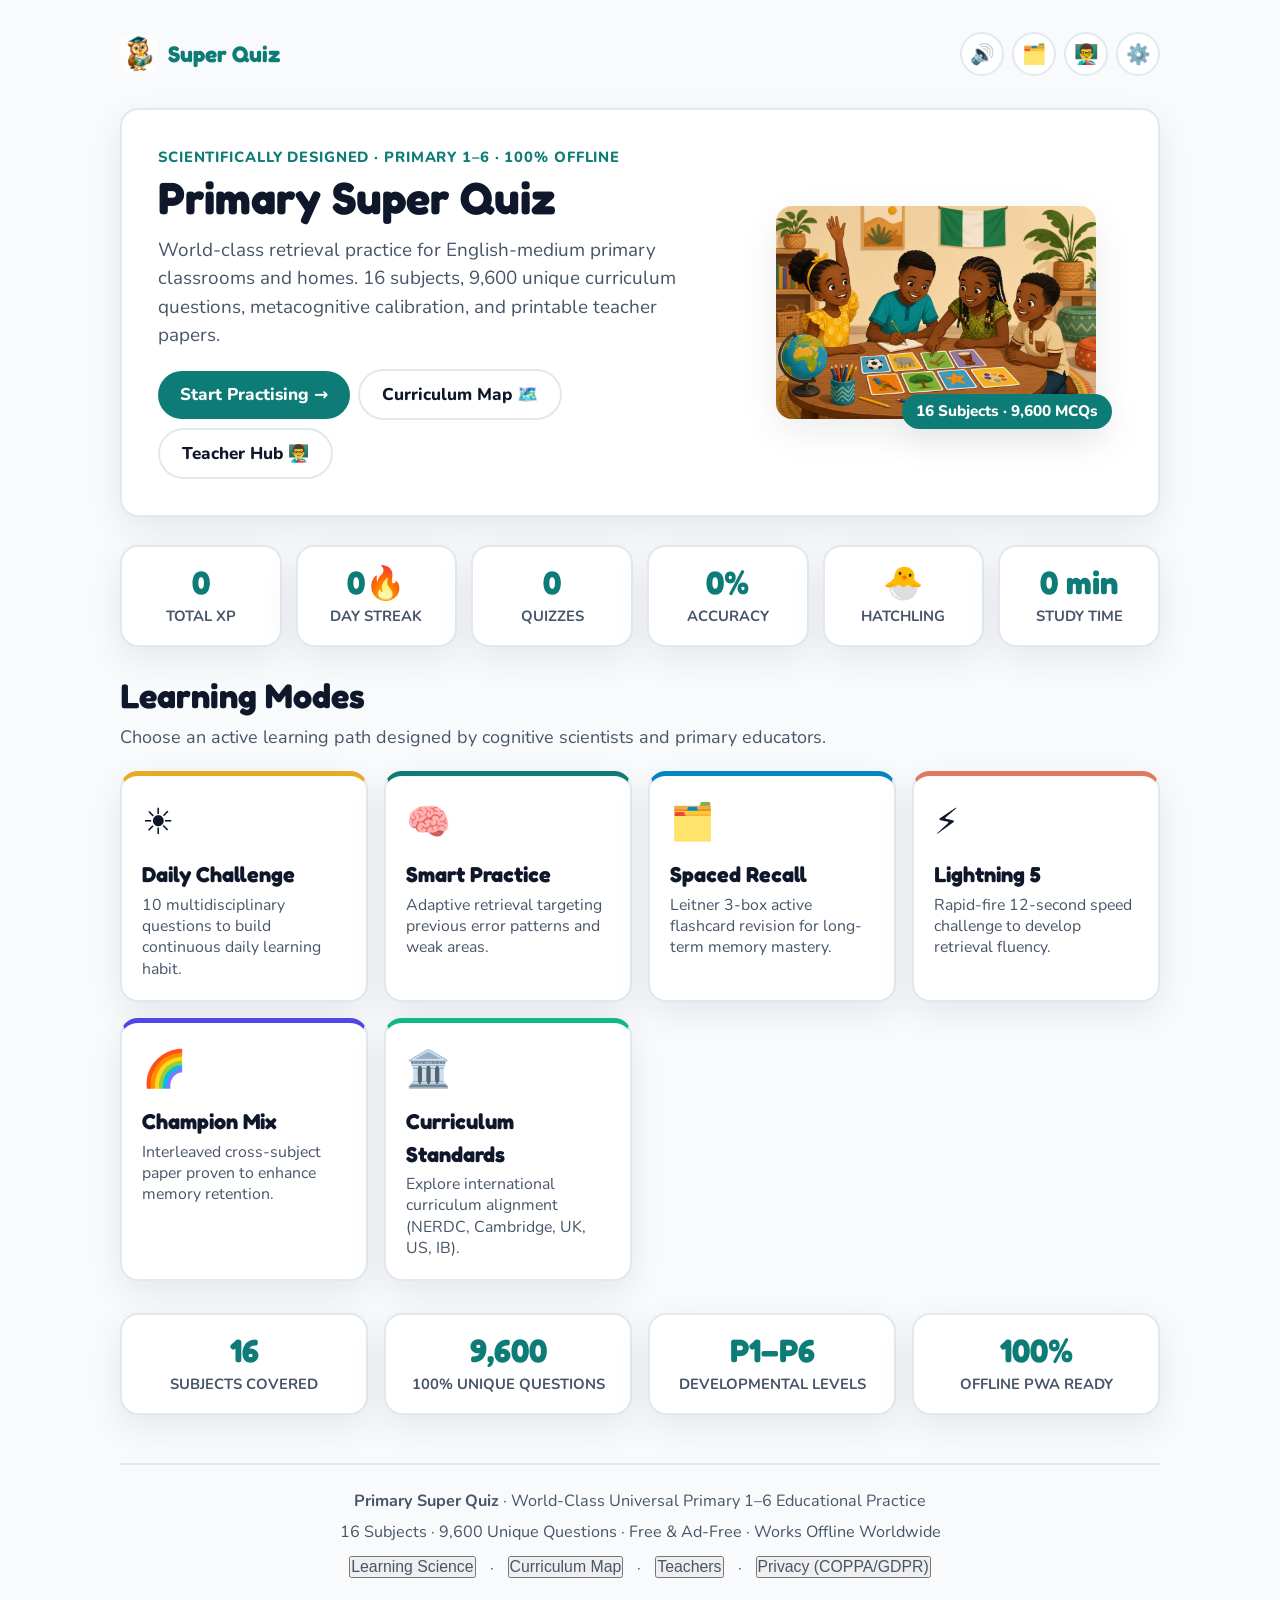
==== commit b91c1ba7: "Transform Primary Super Quiz: 9,600 unique curriculum questions across 16 subjects, Metacognitive Ca" ====
--- a/index.html
+++ b/index.html
@@ -3,8 +3,8 @@
 <head>
   <meta charset="UTF-8">
   <meta name="viewport" content="width=device-width, initial-scale=1, viewport-fit=cover">
-  <title>Primary Super Quiz · Primary 1–6 practice for classrooms</title>
-  <meta name="description" content="Free English-medium primary practice (Primary 1–6, ages 6–12): 16 subjects, 9,600 questions, explanations, printable papers and teacher reports. Designed for Nigerian classrooms. No ads. Works offline.">
+  <title>Primary Super Quiz · World-Class Primary 1–6 Practice for Classrooms & Homes</title>
+  <meta name="description" content="Free, classroom-ready English-medium primary practice for Primary 1–6 (ages 6–12): 16 subjects, 9,600 unique questions, learning science explanations, confidence calibration, spaced repetition flashcards, printable exam papers, and teacher diagnostic reports. Works 100% offline. No ads.">
   <meta name="author" content="merebari web">
   <meta name="copyright" content="© merebari web 2026. All rights reserved.">
   <meta name="theme-color" content="#0e7c76">
@@ -18,13 +18,13 @@
   <meta property="og:type" content="website">
   <meta property="og:locale" content="en_NG">
   <meta property="og:site_name" content="Primary Super Quiz">
-  <meta property="og:title" content="Primary Super Quiz · Primary 1–6 practice">
-  <meta property="og:description" content="Free classroom practice: 9,600 questions, explanations, printable papers and learning reports. No ads. Works offline.">
+  <meta property="og:title" content="Primary Super Quiz · Primary 1–6 Practice for Classrooms & Homes">
+  <meta property="og:description" content="Free primary practice: 9,600 unique curriculum questions, explanations, spaced recall, confidence calibration, and printable teacher reports. Works offline. No ads.">
   <meta property="og:url" content="https://merebari7-web.github.io/primary-super-quiz/">
   <meta property="og:image" content="https://merebari7-web.github.io/primary-super-quiz/images/og.jpg">
   <meta name="twitter:card" content="summary_large_image">
-  <meta name="twitter:title" content="Primary Super Quiz · Primary 1–6 practice">
-  <meta name="twitter:description" content="Free classroom practice: 9,600 questions, printable papers, no ads, works offline.">
+  <meta name="twitter:title" content="Primary Super Quiz · Primary 1–6 Learning Practice">
+  <meta name="twitter:description" content="Free primary practice: 9,600 unique curriculum questions, printable papers, spaced recall, no ads, works offline.">
   <meta name="twitter:image" content="https://merebari7-web.github.io/primary-super-quiz/images/og.jpg">
   <link rel="manifest" href="manifest.json">
   <link rel="icon" href="images/favicon.png" type="image/png">
@@ -32,7 +32,7 @@
   <link rel="preconnect" href="https://accounts.google.com">
   <link rel="preconnect" href="https://fonts.googleapis.com">
   <link rel="preconnect" href="https://fonts.gstatic.com" crossorigin>
-  <link href="https://fonts.googleapis.com/css2?family=Fredoka:wght@500;600;700&family=Nunito:wght@500;700;800&display=swap" rel="stylesheet">
+  <link href="https://fonts.googleapis.com/css2?family=Fredoka:wght@500;600;700&family=Lexend:wght@400;500;600;700&family=Nunito:wght@400;600;700;800;900&display=swap" rel="stylesheet">
   <link rel="stylesheet" href="css/style.css">
   <script type="application/ld+json">
   {
@@ -40,7 +40,7 @@
     "@type": "WebApplication",
     "name": "Primary Super Quiz",
     "url": "https://merebari7-web.github.io/primary-super-quiz/",
-    "description": "Free English-medium primary practice for Primary 1–6: 16 subjects, 9,600 questions, explanations and printable teacher reports.",
+    "description": "Free, scientifically grounded English-medium primary practice for Primary 1–6: 16 subjects, 9,600 unique questions, explanations, metacognitive calibration, and printable teacher reports.",
     "applicationCategory": "EducationalApplication",
     "operatingSystem": "Any",
     "inLanguage": "en-NG",
@@ -49,7 +49,8 @@
     "creator": { "@type": "Organization", "name": "merebari web" },
     "audience": [
       { "@type": "EducationalAudience", "educationalRole": "student" },
-      { "@type": "EducationalAudience", "educationalRole": "teacher" }
+      { "@type": "EducationalAudience", "educationalRole": "teacher" },
+      { "@type": "EducationalAudience", "educationalRole": "parent" }
     ]
   }
   </script>
@@ -60,31 +61,31 @@
     "mainEntity": [
       {
         "@type": "Question",
-        "name": "Is Primary Super Quiz free?",
-        "acceptedAnswer": { "@type": "Answer", "text": "Yes. Pupils and teachers may use the live quiz. Do not copy or republish the questions or pictures." }
+        "name": "Is Primary Super Quiz free and accessible worldwide?",
+        "acceptedAnswer": { "@type": "Answer", "text": "Yes! Primary Super Quiz is completely free with no advertisements, no tracking, and works 100% offline after the initial visit. It is designed for classrooms and homes globally." }
       },
       {
         "@type": "Question",
-        "name": "Does it work without internet?",
-        "acceptedAnswer": { "@type": "Answer", "text": "After the first visit, the app and saved questions stay on the device." }
+        "name": "Does it work without an internet connection?",
+        "acceptedAnswer": { "@type": "Answer", "text": "Yes. The Progressive Web App (PWA) caches all 9,600 questions, audio sound synthesizers, and learning reports directly on your device." }
       },
       {
         "@type": "Question",
-        "name": "Is this an official exam?",
-        "acceptedAnswer": { "@type": "Answer", "text": "No. It is practice only, not an official NERDC or common-entrance paper." }
+        "name": "What educational frameworks does Primary Super Quiz align with?",
+        "acceptedAnswer": { "@type": "Answer", "text": "It is aligned with the Nigerian NERDC curriculum and maps directly to Cambridge Primary, UK National Curriculum (KS1/KS2), US Common Core & NGSS, and the IB Primary Years Programme (PYP)." }
       }
     ]
   }
   </script>
 </head>
 <body>
-  <a class="skip-link" href="#app">Skip to content</a>
+  <a class="skip-link" href="#app">Skip to main content</a>
   <div id="app" tabindex="-1"></div>
   <canvas id="confetti" aria-hidden="true"></canvas>
   <noscript>
     <main class="wrap">
       <h1>Primary Super Quiz</h1>
-      <p>This practice site needs JavaScript. Turn it on to play 9,600 Nigerian Primary 1–6 questions.</p>
+      <p>This educational practice platform requires JavaScript. Please enable JavaScript to access 9,600 unique Primary 1–6 practice questions and diagnostic learning tools.</p>
     </main>
   </noscript>
   <script src="js/config.js"></script>
--- a/css/style.css
+++ b/css/style.css
@@ -1,9 +1,9 @@
 :root {
-  --cream: #f7efe0;
-  --paper: #fffaf1;
-  --ink: #1c2834;
-  --muted: #5b6b7a;
-  --line: #eadcc6;
+  --cream: #f8fafc;
+  --paper: #ffffff;
+  --ink: #0f172a;
+  --muted: #475569;
+  --line: #e2e8f0;
   --teal: #0e7c76;
   --teal-dark: #0a5a56;
   --teal-soft: #d7f1ee;
@@ -11,1714 +11,1122 @@
   --sun-soft: #ffe9b5;
   --coral: #e07a5f;
   --coral-soft: #fde4dc;
-  --leaf: #3d8b6e;
-  --sky: #3d8ea8;
-  --indigo: #3d4f8b;
-  --card: #fffdf8;
-  --shadow: 0 18px 50px rgba(28, 40, 52, 0.12);
-  --radius: 22px;
-  --font-ui: "Nunito", "Segoe UI", "Helvetica Neue", sans-serif;
-  --font-display: "Fredoka", "Trebuchet MS", "Segoe UI", sans-serif;
-}
+  --leaf: #10b981;
+  --leaf-soft: #d1fae5;
+  --sky: #0284c7;
+  --sky-soft: #e0f2fe;
+  --indigo: #4f46e5;
+  --indigo-soft: #e0e7ff;
+  --card: #ffffff;
+  --card-hover: #f1f5f9;
+  --shadow: 0 12px 36px rgba(15, 23, 42, 0.08);
+  --shadow-lg: 0 20px 50px rgba(15, 23, 42, 0.14);
+  --radius: 18px;
+  --radius-sm: 10px;
+  --radius-pill: 9999px;
+  --font-ui: "Nunito", "Segoe UI", system-ui, -apple-system, sans-serif;
+  --font-display: "Fredoka", "Nunito", "Segoe UI", sans-serif;
+  --font-dyslexic: "Lexend", "Nunito", sans-serif;
+  --font-size-base: 18px;
+}
+
+/* ==========================================================================
+   THEMES
+   ========================================================================== */
+
+[data-theme="dark"] {
+  --cream: #0f172a;
+  --paper: #1e293b;
+  --ink: #f8fafc;
+  --muted: #94a3b8;
+  --line: #334155;
+  --teal: #14b8a6;
+  --teal-dark: #0d9488;
+  --teal-soft: rgba(20, 184, 166, 0.18);
+  --sun: #fbbf24;
+  --sun-soft: rgba(251, 191, 36, 0.18);
+  --coral: #f87171;
+  --coral-soft: rgba(248, 113, 113, 0.18);
+  --leaf: #34d399;
+  --leaf-soft: rgba(52, 211, 153, 0.18);
+  --sky: #38bdf8;
+  --sky-soft: rgba(56, 189, 248, 0.18);
+  --card: #1e293b;
+  --card-hover: #273549;
+  --shadow: 0 12px 36px rgba(0, 0, 0, 0.4);
+  --shadow-lg: 0 20px 50px rgba(0, 0, 0, 0.6);
+}
+
+[data-theme="solar"] {
+  --cream: #000000;
+  --paper: #111111;
+  --ink: #ffff00;
+  --muted: #ffff77;
+  --line: #ffff00;
+  --teal: #00ffff;
+  --teal-dark: #00cccc;
+  --teal-soft: rgba(0, 255, 255, 0.2);
+  --sun: #ffff00;
+  --sun-soft: rgba(255, 255, 0, 0.25);
+  --coral: #ff5555;
+  --coral-soft: rgba(255, 85, 85, 0.25);
+  --leaf: #00ff66;
+  --leaf-soft: rgba(0, 255, 102, 0.2);
+  --sky: #00ffff;
+  --sky-soft: rgba(0, 255, 255, 0.2);
+  --card: #161616;
+  --card-hover: #222222;
+  --shadow: 0 0 20px rgba(255, 255, 0, 0.2);
+  --shadow-lg: 0 0 30px rgba(255, 255, 0, 0.35);
+}
+
+[data-theme="sepia"] {
+  --cream: #f4ecd8;
+  --paper: #fcf6e8;
+  --ink: #382c1e;
+  --muted: #73624e;
+  --line: #ded3be;
+  --teal: #3b7a57;
+  --teal-dark: #2a583e;
+  --teal-soft: #d5e8dc;
+  --sun: #c68a1f;
+  --sun-soft: #faeac5;
+  --coral: #c8644b;
+  --coral-soft: #f8ded7;
+  --leaf: #538d4e;
+  --leaf-soft: #ddedd9;
+  --sky: #4682b4;
+  --sky-soft: #d8e8f5;
+  --card: #faf4e4;
+  --card-hover: #f1ebd8;
+  --shadow: 0 10px 30px rgba(56, 44, 30, 0.08);
+  --shadow-lg: 0 16px 45px rgba(56, 44, 30, 0.12);
+}
+
+[data-theme="mint"] {
+  --cream: #f0fdf4;
+  --paper: #ffffff;
+  --ink: #064e3b;
+  --muted: #047857;
+  --line: #a7f3d0;
+  --teal: #0d9488;
+  --teal-dark: #0f766e;
+  --teal-soft: #ccfbf1;
+  --sun: #d97706;
+  --sun-soft: #fef3c7;
+  --coral: #e11d48;
+  --coral-soft: #ffe4e6;
+  --leaf: #059669;
+  --leaf-soft: #d1fae5;
+  --sky: #0284c7;
+  --sky-soft: #e0f2fe;
+  --card: #ffffff;
+  --card-hover: #ecfdf5;
+  --shadow: 0 10px 30px rgba(6, 78, 59, 0.08);
+}
+
+[data-theme="violet"] {
+  --cream: #1e1b4b;
+  --paper: #2e2a72;
+  --ink: #f5f3ff;
+  --muted: #c4b5fd;
+  --line: #4338ca;
+  --teal: #2dd4bf;
+  --teal-dark: #14b8a6;
+  --teal-soft: rgba(45, 212, 191, 0.2);
+  --sun: #fbbf24;
+  --sun-soft: rgba(251, 191, 36, 0.2);
+  --coral: #f43f5e;
+  --coral-soft: rgba(244, 63, 94, 0.2);
+  --leaf: #34d399;
+  --leaf-soft: rgba(52, 211, 153, 0.2);
+  --sky: #38bdf8;
+  --sky-soft: rgba(56, 189, 248, 0.2);
+  --card: #2e2a72;
+  --card-hover: #3730a3;
+  --shadow: 0 12px 40px rgba(0, 0, 0, 0.5);
+}
+
+/* ==========================================================================
+   FONTS & SIZING
+   ========================================================================== */
+
+[data-font="lexend"] { --font-ui: "Lexend", system-ui, sans-serif; --font-display: "Lexend", sans-serif; }
+[data-font="nunito"] { --font-ui: "Nunito", system-ui, sans-serif; --font-display: "Fredoka", sans-serif; }
+[data-font="sans"] { --font-ui: system-ui, -apple-system, BlinkMacSystemFont, "Segoe UI", Roboto, sans-serif; --font-display: system-ui, sans-serif; }
+[data-font="serif"] { --font-ui: Georgia, "Times New Roman", serif; --font-display: Georgia, serif; }
+
+[data-size="120"] { --font-size-base: 21.6px; }
+[data-size="140"] { --font-size-base: 25.2px; }
+[data-size="160"] { --font-size-base: 28.8px; }
 
 * { box-sizing: border-box; margin: 0; padding: 0; }
 
-html { scroll-behavior: smooth; }
-html, body {
-  min-height: 100%;
-  background: var(--cream);
+html {
+  scroll-behavior: smooth;
+  font-size: var(--font-size-base);
+}
+
+body {
+  min-height: 100vh;
+  background-color: var(--cream);
   color: var(--ink);
   font-family: var(--font-ui);
-  font-size: 18px;
-  line-height: 1.45;
-}
+  line-height: 1.5;
+  -webkit-font-smoothing: antialiased;
+  -moz-osx-font-smoothing: grayscale;
+}
+
 ::selection { background: var(--teal-soft); color: var(--teal-dark); }
-:focus-visible {
-  outline: 3px solid var(--teal);
-  outline-offset: 3px;
-}
+:focus-visible { outline: 3px solid var(--teal); outline-offset: 3px; }
+
 .skip-link {
   position: absolute;
   left: 12px;
-  top: -48px;
-  z-index: 200;
+  top: -60px;
+  z-index: 999;
+  background: var(--teal);
+  color: #fff;
+  font-weight: 700;
+  padding: 10px 16px;
+  border-radius: var(--radius-sm);
+  text-decoration: none;
+  transition: top 0.2s ease;
+}
+.skip-link:focus { top: 12px; }
+
+/* ==========================================================================
+   LAYOUT CONTAINERS & GRIDS
+   ========================================================================== */
+
+.wrap {
+  max-width: 1080px;
+  margin: 0 auto;
+  padding: 24px 20px 80px;
+}
+
+.wrap.focus-quiz {
+  max-width: 860px;
+  padding-top: 16px;
+}
+
+.topbar {
+  display: flex;
+  align-items: center;
+  justify-content: space-between;
+  gap: 12px;
+  margin-bottom: 24px;
+  padding: 8px 0;
+}
+
+.brand {
+  display: flex;
+  align-items: center;
+  gap: 10px;
+  font-family: var(--font-display);
+  font-size: 1.25rem;
+  font-weight: 700;
+  color: var(--teal);
+  text-decoration: none;
+  cursor: pointer;
+}
+.brand img {
+  width: 38px;
+  height: 38px;
+  border-radius: 10px;
+}
+
+.top-actions {
+  display: flex;
+  align-items: center;
+  gap: 8px;
+  flex-wrap: wrap;
+}
+
+.crumbs {
+  display: flex;
+  align-items: center;
+  gap: 8px;
+  font-size: 0.88rem;
+  color: var(--muted);
+  margin-bottom: 16px;
+  flex-wrap: wrap;
+}
+.crumbs button {
+  background: none;
+  border: none;
+  color: var(--teal);
+  font-weight: 700;
+  cursor: pointer;
+  padding: 2px 4px;
+  border-radius: 4px;
+}
+.crumbs button:hover { text-decoration: underline; }
+
+.kicker {
+  font-size: 0.82rem;
+  font-weight: 800;
+  text-transform: uppercase;
+  letter-spacing: 0.06em;
+  color: var(--teal);
+  margin-bottom: 4px;
+}
+
+.section-title {
+  font-family: var(--font-display);
+  font-size: 1.9rem;
+  font-weight: 700;
+  color: var(--ink);
+  line-height: 1.2;
+  margin-bottom: 8px;
+}
+
+.sub {
+  color: var(--muted);
+  font-size: 1rem;
+  margin-bottom: 20px;
+}
+
+/* ==========================================================================
+   BUTTONS & CHIPS
+   ========================================================================== */
+
+.btn {
+  display: inline-flex;
+  align-items: center;
+  justify-content: center;
+  gap: 8px;
+  padding: 12px 22px;
+  font-family: var(--font-ui);
+  font-size: 0.95rem;
+  font-weight: 800;
+  border-radius: var(--radius-pill);
+  border: none;
+  cursor: pointer;
+  text-decoration: none;
+  transition: transform 0.15s ease, box-shadow 0.15s ease, background-color 0.15s ease;
+  min-height: 48px;
+  user-select: none;
+}
+.btn:hover { transform: translateY(-2px); box-shadow: 0 6px 18px rgba(0, 0, 0, 0.1); }
+.btn:active { transform: translateY(0); }
+.btn:disabled { opacity: 0.45; cursor: not-allowed; transform: none; box-shadow: none; }
+
+.btn-primary { background: var(--teal); color: #ffffff; }
+.btn-primary:hover { background: var(--teal-dark); }
+.btn-sun { background: var(--sun); color: #1c2834; }
+.btn-coral { background: var(--coral); color: #ffffff; }
+.btn-leaf { background: var(--leaf); color: #ffffff; }
+.btn-ghost { background: var(--paper); color: var(--ink); border: 2px solid var(--line); }
+.btn-ghost:hover { background: var(--card-hover); border-color: var(--muted); }
+.btn-sm { padding: 8px 14px; font-size: 0.85rem; min-height: 38px; }
+
+.icon-btn {
+  width: 44px;
+  height: 44px;
+  border-radius: 50%;
+  display: inline-flex;
+  align-items: center;
+  justify-content: center;
+  background: var(--paper);
+  border: 2px solid var(--line);
+  color: var(--ink);
+  font-size: 1.1rem;
+  cursor: pointer;
+  transition: all 0.15s ease;
+}
+.icon-btn:hover { background: var(--card-hover); transform: scale(1.05); }
+
+.chip {
+  display: inline-flex;
+  align-items: center;
+  gap: 6px;
+  padding: 6px 12px;
+  font-size: 0.8rem;
+  font-weight: 700;
+  border-radius: var(--radius-pill);
+  background: var(--paper);
+  border: 1px solid var(--line);
+  color: var(--muted);
+}
+.chip.active, .chip.on {
+  background: var(--teal);
+  color: #ffffff;
+  border-color: var(--teal);
+}
+
+.chip-group {
+  display: flex;
+  gap: 8px;
+  flex-wrap: wrap;
+  margin-bottom: 20px;
+}
+
+/* ==========================================================================
+   HERO & HOME SCREEN
+   ========================================================================== */
+
+.hero {
+  display: grid;
+  grid-template-columns: 1.2fr 0.8fr;
+  gap: 32px;
+  align-items: center;
+  background: var(--paper);
+  border: 2px solid var(--line);
+  border-radius: var(--radius);
+  padding: 36px;
+  margin-bottom: 28px;
+  box-shadow: var(--shadow);
+}
+
+.hero h1 {
+  font-family: var(--font-display);
+  font-size: 2.5rem;
+  font-weight: 700;
+  line-height: 1.15;
+  color: var(--ink);
+  margin-bottom: 12px;
+}
+
+.hero p.lead {
+  font-size: 1.05rem;
+  color: var(--muted);
+  margin-bottom: 20px;
+}
+
+.hero-art {
+  position: relative;
+  display: flex;
+  justify-content: center;
+  align-items: center;
+}
+.hero-art img {
+  width: 100%;
+  max-width: 320px;
+  border-radius: 16px;
+  object-fit: cover;
+  box-shadow: var(--shadow);
+}
+.art-badge {
+  position: absolute;
+  bottom: -10px;
+  right: 10px;
+  background: var(--teal);
+  color: #ffffff;
+  font-weight: 800;
+  font-size: 0.85rem;
+  padding: 6px 14px;
+  border-radius: var(--radius-pill);
+  box-shadow: var(--shadow);
+}
+
+.home-grid {
+  display: grid;
+  grid-template-columns: 1fr 1fr;
+  gap: 20px;
+  margin-bottom: 24px;
+}
+
+.home-stats {
+  display: grid;
+  grid-template-columns: repeat(auto-fit, minmax(130px, 1fr));
+  gap: 14px;
+  margin-bottom: 24px;
+}
+
+.stat-tile {
+  background: var(--paper);
+  border: 2px solid var(--line);
+  border-radius: var(--radius);
+  padding: 16px;
+  text-align: center;
+  box-shadow: var(--shadow);
+}
+.stat-tile b {
+  display: block;
+  font-family: var(--font-display);
+  font-size: 1.8rem;
+  color: var(--teal);
+  line-height: 1.2;
+}
+.stat-tile span {
+  font-size: 0.82rem;
+  font-weight: 700;
+  color: var(--muted);
+  text-transform: uppercase;
+}
+
+.play-row {
+  display: grid;
+  grid-template-columns: repeat(auto-fit, minmax(200px, 1fr));
+  gap: 16px;
+  margin-bottom: 28px;
+}
+
+.play-tile {
+  background: var(--paper);
+  border: 2px solid var(--line);
+  border-radius: var(--radius);
+  padding: 20px;
+  text-align: left;
+  cursor: pointer;
+  transition: all 0.2s ease;
+  box-shadow: var(--shadow);
+  display: flex;
+  flex-direction: column;
+}
+.play-tile:hover {
+  transform: translateY(-3px);
+  box-shadow: var(--shadow-lg);
+  border-color: var(--teal);
+}
+.play-tile span.ico {
+  font-size: 2rem;
+  margin-bottom: 8px;
+}
+.play-tile strong {
+  font-family: var(--font-display);
+  font-size: 1.2rem;
+  color: var(--ink);
+  margin-bottom: 4px;
+}
+.play-tile p {
+  font-size: 0.88rem;
+  color: var(--muted);
+  line-height: 1.35;
+}
+
+.play-tile.daily { border-top: 5px solid var(--sun); }
+.play-tile.smart { border-top: 5px solid var(--teal); }
+.play-tile.bolt { border-top: 5px solid var(--coral); }
+.play-tile.flash { border-top: 5px solid var(--sky); }
+.play-tile.mix { border-top: 5px solid var(--indigo); }
+.play-tile.curriculum { border-top: 5px solid var(--leaf); }
+
+.continue-banner {
+  display: flex;
+  align-items: center;
+  justify-content: space-between;
+  gap: 16px;
+  background: var(--teal-soft);
+  border: 2px solid var(--teal);
+  border-radius: var(--radius);
+  padding: 16px 20px;
+  margin-bottom: 24px;
+}
+.continue-banner strong { color: var(--teal-dark); font-size: 1.05rem; }
+.continue-banner p { color: var(--muted); font-size: 0.9rem; margin: 0; }
+
+/* ==========================================================================
+   GRADE & SUBJECT GRIDS
+   ========================================================================== */
+
+.grid-grades {
+  display: grid;
+  grid-template-columns: repeat(auto-fit, minmax(280px, 1fr));
+  gap: 18px;
+}
+
+.card-btn {
+  background: var(--paper);
+  border: 2px solid var(--line);
+  border-radius: var(--radius);
+  padding: 22px;
+  text-align: left;
+  cursor: pointer;
+  transition: all 0.18s ease;
+  box-shadow: var(--shadow);
+  display: block;
+  width: 100%;
+}
+.card-btn:hover {
+  transform: translateY(-3px);
+  border-color: var(--teal);
+  box-shadow: var(--shadow-lg);
+}
+.card-btn.on {
+  border-color: var(--teal);
+  background: var(--teal-soft);
+}
+.grade-no {
+  display: inline-block;
+  width: 36px;
+  height: 36px;
+  line-height: 36px;
+  text-align: center;
   background: var(--teal);
   color: #fff;
   font-weight: 800;
-  padding: 10px 14px;
-  border-radius: 12px;
-}
-.skip-link:focus { top: 12px; }
-
-body {
-  background-image:
-    radial-gradient(circle at 12% 8%, rgba(233, 168, 37, 0.18), transparent 32%),
-    radial-gradient(circle at 92% 0%, rgba(14, 124, 118, 0.16), transparent 34%),
-    radial-gradient(circle at 80% 100%, rgba(224, 122, 95, 0.14), transparent 28%);
-}
-
-body::before {
-  content: "";
+  border-radius: 50%;
+  margin-bottom: 8px;
+}
+
+.grid-subjects {
+  display: grid;
+  grid-template-columns: repeat(auto-fit, minmax(240px, 1fr));
+  gap: 18px;
+}
+
+.subject-card {
+  background: var(--paper);
+  border: 2px solid var(--line);
+  border-radius: var(--radius);
+  padding: 20px;
+  text-align: left;
+  cursor: pointer;
+  transition: all 0.18s ease;
+  box-shadow: var(--shadow);
+  display: flex;
+  flex-direction: column;
+}
+.subject-card:hover {
+  transform: translateY(-3px);
+  border-color: var(--teal);
+  box-shadow: var(--shadow-lg);
+}
+.subject-card .sub-head {
+  display: flex;
+  align-items: center;
+  justify-content: space-between;
+  margin-bottom: 8px;
+}
+.subject-card .sub-icon {
+  font-size: 1.8rem;
+}
+.subject-card h3 {
+  font-family: var(--font-display);
+  font-size: 1.15rem;
+  color: var(--ink);
+  margin-bottom: 4px;
+}
+.subject-card p {
+  font-size: 0.85rem;
+  color: var(--muted);
+  flex-grow: 1;
+  margin-bottom: 12px;
+}
+
+/* ==========================================================================
+   QUIZ VIEW & OPTIONS
+   ========================================================================== */
+
+.quiz-head {
+  display: flex;
+  align-items: center;
+  justify-content: space-between;
+  gap: 12px;
+  margin-bottom: 12px;
+  flex-wrap: wrap;
+}
+
+.progress-meta {
+  font-size: 0.9rem;
+  font-weight: 700;
+  color: var(--muted);
+}
+
+.bar {
+  width: 100%;
+  height: 12px;
+  background: var(--line);
+  border-radius: var(--radius-pill);
+  overflow: hidden;
+  margin-bottom: 24px;
+}
+.bar span {
+  display: block;
+  height: 100%;
+  background: linear-gradient(90deg, var(--teal), var(--leaf));
+  transition: width 0.3s ease;
+}
+
+.q-card {
+  background: var(--paper);
+  border: 2px solid var(--line);
+  border-radius: var(--radius);
+  padding: 32px;
+  box-shadow: var(--shadow-lg);
+  margin-bottom: 24px;
+}
+
+.q-meta-badges {
+  display: flex;
+  align-items: center;
+  gap: 8px;
+  flex-wrap: wrap;
+  margin-bottom: 12px;
+}
+
+.badge-tag {
+  font-size: 0.75rem;
+  font-weight: 800;
+  text-transform: uppercase;
+  padding: 4px 10px;
+  border-radius: var(--radius-pill);
+  background: var(--teal-soft);
+  color: var(--teal-dark);
+}
+
+.badge-tag.bloom {
+  background: var(--indigo-soft);
+  color: var(--indigo);
+}
+
+.question {
+  font-family: var(--font-display);
+  font-size: 1.45rem;
+  font-weight: 600;
+  color: var(--ink);
+  line-height: 1.35;
+  margin-bottom: 24px;
+}
+
+.tts-highlight {
+  background: var(--sun-soft);
+  color: var(--ink);
+  border-radius: 4px;
+  padding: 2px 4px;
+}
+
+.options {
+  display: grid;
+  grid-template-columns: 1fr;
+  gap: 12px;
+  margin-bottom: 24px;
+}
+
+.opt {
+  display: flex;
+  align-items: center;
+  gap: 14px;
+  padding: 16px 20px;
+  background: var(--cream);
+  border: 2px solid var(--line);
+  border-radius: var(--radius);
+  color: var(--ink);
+  font-family: var(--font-ui);
+  font-size: 1.05rem;
+  font-weight: 700;
+  text-align: left;
+  cursor: pointer;
+  transition: all 0.15s ease;
+  min-height: 56px;
+}
+.opt:hover:not(:disabled) {
+  border-color: var(--teal);
+  background: var(--paper);
+  transform: translateX(4px);
+}
+.opt .badge {
+  width: 32px;
+  height: 32px;
+  line-height: 32px;
+  text-align: center;
+  background: var(--paper);
+  border: 2px solid var(--line);
+  border-radius: 8px;
+  font-weight: 800;
+  font-size: 0.9rem;
+  color: var(--muted);
+  flex-shrink: 0;
+}
+.opt.correct {
+  background: var(--leaf-soft) !important;
+  border-color: var(--leaf) !important;
+  color: #064e3b !important;
+}
+.opt.correct .badge { background: var(--leaf); color: #fff; border-color: var(--leaf); }
+.opt.wrong {
+  background: var(--coral-soft) !important;
+  border-color: var(--coral) !important;
+  color: #7f1d1d !important;
+}
+.opt.wrong .badge { background: var(--coral); color: #fff; border-color: var(--coral); }
+.opt.dim { opacity: 0.45; }
+
+/* Confidence Selection Bar */
+.confidence-box {
+  background: var(--cream);
+  border: 2px dashed var(--line);
+  border-radius: var(--radius);
+  padding: 14px;
+  margin-bottom: 20px;
+  text-align: center;
+}
+.confidence-box p {
+  font-size: 0.85rem;
+  font-weight: 700;
+  color: var(--muted);
+  margin-bottom: 8px;
+}
+.conf-options {
+  display: flex;
+  justify-content: center;
+  gap: 10px;
+  flex-wrap: wrap;
+}
+.conf-btn {
+  padding: 8px 16px;
+  border-radius: var(--radius-pill);
+  font-size: 0.85rem;
+  font-weight: 800;
+  border: 2px solid var(--line);
+  background: var(--paper);
+  color: var(--ink);
+  cursor: pointer;
+  transition: all 0.15s ease;
+}
+.conf-btn:hover { border-color: var(--teal); }
+.conf-btn.selected { background: var(--teal); color: #fff; border-color: var(--teal); }
+
+.feedback {
+  padding: 18px 22px;
+  border-radius: var(--radius);
+  font-size: 1rem;
+  line-height: 1.45;
+  margin-bottom: 20px;
+  box-shadow: var(--shadow);
+}
+.feedback.ok { background: var(--leaf-soft); border-left: 6px solid var(--leaf); color: #064e3b; }
+.feedback.no { background: var(--coral-soft); border-left: 6px solid var(--coral); color: #7f1d1d; }
+
+.hint-box {
+  background: var(--sun-soft);
+  border-left: 6px solid var(--sun);
+  color: #451a03;
+  padding: 14px 18px;
+  border-radius: var(--radius-sm);
+  font-size: 0.95rem;
+  margin-bottom: 18px;
+}
+
+.lifelines {
+  display: flex;
+  gap: 8px;
+  flex-wrap: wrap;
+  margin-bottom: 24px;
+}
+
+.life {
+  padding: 8px 16px;
+  font-size: 0.88rem;
+  font-weight: 800;
+  border-radius: var(--radius-pill);
+  background: var(--paper);
+  border: 2px solid var(--line);
+  color: var(--ink);
+  cursor: pointer;
+  transition: all 0.15s ease;
+}
+.life:hover:not(:disabled) { border-color: var(--teal); background: var(--teal-soft); }
+.life.on { background: var(--sun-soft); border-color: var(--sun); color: #78350f; }
+
+.quiz-actions {
+  display: flex;
+  align-items: center;
+  justify-content: space-between;
+  gap: 12px;
+  flex-wrap: wrap;
+}
+
+/* ==========================================================================
+   INTERACTIVE WHITEBOARD / SCRATCHPAD MODAL
+   ========================================================================== */
+
+.scratchpad-modal {
   position: fixed;
   inset: 0;
-  pointer-events: none;
-  background-image: radial-gradient(rgba(28, 40, 52, 0.045) 1px, transparent 1px);
-  background-size: 22px 22px;
-  z-index: 0;
-}
-
-#app { position: relative; z-index: 1; min-height: 100vh; }
-
-button, input { font-family: inherit; }
-
-button {
+  z-index: 1000;
+  background: rgba(15, 23, 42, 0.75);
+  display: flex;
+  align-items: center;
+  justify-content: center;
+  padding: 16px;
+}
+
+.scratchpad-card {
+  background: var(--paper);
+  border: 2px solid var(--line);
+  border-radius: var(--radius);
+  width: 100%;
+  max-width: 800px;
+  height: 85vh;
+  display: flex;
+  flex-direction: column;
+  box-shadow: var(--shadow-lg);
+  overflow: hidden;
+}
+
+.scratchpad-head {
+  padding: 12px 18px;
+  border-bottom: 2px solid var(--line);
+  display: flex;
+  align-items: center;
+  justify-content: space-between;
+}
+
+.scratchpad-canvas {
+  flex-grow: 1;
+  background: #ffffff;
+  cursor: crosshair;
+  touch-action: none;
+}
+
+.scratchpad-tools {
+  padding: 12px 18px;
+  border-top: 2px solid var(--line);
+  display: flex;
+  align-items: center;
+  gap: 12px;
+  flex-wrap: wrap;
+  background: var(--cream);
+}
+
+.color-dot {
+  width: 28px;
+  height: 28px;
+  border-radius: 50%;
+  border: 2px solid #fff;
+  box-shadow: 0 0 0 1px var(--line);
   cursor: pointer;
-  border: 0;
-  background: none;
-}
-
-img, canvas#confetti {
-  max-width: 100%;
-  display: block;
-  -webkit-user-drag: none;
-  user-select: none;
-  -webkit-user-select: none;
-  -webkit-touch-callout: none;
-  pointer-events: none;
-}
-.hero-art::after {
-  content: "";
+}
+.color-dot.active { box-shadow: 0 0 0 3px var(--teal); }
+
+/* ==========================================================================
+   SPACED REPETITION FLASHCARDS (LEITNER 3-BOX SYSTEM)
+   ========================================================================== */
+
+.flashcard-wrap {
+  perspective: 1000px;
+  margin: 24px auto;
+  max-width: 650px;
+  min-height: 380px;
+}
+
+.flashcard-card {
+  width: 100%;
+  min-height: 380px;
+  position: relative;
+  transform-style: preserve-3d;
+  transition: transform 0.6s cubic-bezier(0.4, 0, 0.2, 1);
+  cursor: pointer;
+}
+
+.flashcard-card.flipped {
+  transform: rotateY(180deg);
+}
+
+.flashcard-face {
   position: absolute;
   inset: 0;
-}
-
-.wrap {
-  width: min(1120px, calc(100% - 32px));
-  margin: 0 auto;
-  padding: max(20px, env(safe-area-inset-top)) 0 max(64px, env(safe-area-inset-bottom));
-}
-
-.topbar {
-  display: flex;
-  align-items: center;
+  backface-visibility: hidden;
+  background: var(--paper);
+  border: 3px solid var(--line);
+  border-radius: var(--radius);
+  padding: 36px;
+  display: flex;
+  flex-direction: column;
   justify-content: space-between;
-  gap: 12px;
-  margin-bottom: 22px;
-  position: sticky;
-  top: 0;
-  z-index: 30;
-  padding: 10px 0;
-  background: color-mix(in srgb, var(--cream) 88%, transparent);
-  backdrop-filter: blur(12px);
-}
-
-.brand {
-  display: flex;
-  align-items: center;
-  gap: 10px;
-  font-family: var(--font-display);
-  font-weight: 600;
-  color: var(--teal-dark);
-}
-
-.brand img,
-.mascot-float,
-.cert-owl,
-.result img {
-  mix-blend-mode: multiply;
-}
-.brand img { width: 42px; height: 42px; object-fit: contain; }
-
-.icon-btn {
-  width: 44px;
-  height: 44px;
-  border-radius: 14px;
-  background: var(--paper);
-  border: 2px solid var(--line);
-  color: var(--ink);
-  display: grid;
-  place-items: center;
-  font-size: 18px;
-  box-shadow: 0 4px 0 var(--line);
-}
-
-.icon-btn:hover { transform: translateY(-1px); }
-.icon-btn:active { transform: translateY(2px); box-shadow: none; }
-.icon-btn.off { opacity: 0.38; }
-
-.ghost-row { display: flex; gap: 8px; align-items: center; }
-
-/* HOME */
-.hero {
-  display: grid;
-  grid-template-columns: 1.05fr 0.95fr;
-  gap: 28px;
-  align-items: center;
-  background: var(--card);
-  border: 3px solid #f0e2c8;
-  border-radius: 32px;
-  padding: 28px;
-  box-shadow: var(--shadow);
-}
-
-.kicker {
-  display: inline-flex;
-  align-items: center;
-  gap: 8px;
-  background: var(--teal-soft);
-  color: var(--teal-dark);
-  font-weight: 800;
-  font-size: 13px;
-  letter-spacing: 0.08em;
-  text-transform: uppercase;
-  padding: 6px 12px;
-  border-radius: 999px;
-  margin-bottom: 14px;
-}
-
-h1 {
-  font-family: var(--font-display);
-  font-size: clamp(34px, 5vw, 56px);
-  line-height: 1.05;
-  letter-spacing: -0.03em;
-  margin-bottom: 10px;
-}
-
-.lead { color: var(--muted); font-size: 18px; max-width: 42ch; }
-
-.hero-art {
-  position: relative;
-  border-radius: 24px;
-  overflow: hidden;
-  background: #f3e6cf;
-  min-height: 260px;
-}
-
-.hero-art img {
-  width: 100%;
-  height: 100%;
-  object-fit: cover;
-  min-height: 260px;
-}
-
-.home-panel {
-  margin-top: 18px;
-  background: var(--card);
-  border: 3px solid var(--line);
-  border-radius: 28px;
-  padding: 22px;
-  box-shadow: var(--shadow);
-}
-
-label.field {
-  display: block;
-  font-weight: 800;
-  margin-bottom: 8px;
-  color: var(--teal-dark);
-}
-
-input[type="text"] {
-  width: 100%;
-  max-width: 420px;
-  border: 3px solid var(--line);
-  background: #fff;
-  border-radius: 16px;
-  padding: 14px 16px;
-  font-size: 18px;
-  font-weight: 700;
-  color: var(--ink);
-  outline: none;
-}
-
-input[type="text"]:focus { border-color: var(--teal); box-shadow: 0 0 0 4px var(--teal-soft); }
-
-.btn {
-  display: inline-flex;
-  align-items: center;
-  justify-content: center;
-  gap: 8px;
-  border-radius: 16px;
-  padding: 14px 22px;
-  font-weight: 800;
-  font-size: 18px;
-  border: 3px solid transparent;
-  transition: transform 0.12s ease, box-shadow 0.12s ease;
-}
-
-.btn:hover { transform: translateY(-2px); }
-.btn:active { transform: translateY(1px); }
-
-.btn-primary {
-  background: var(--teal);
-  color: white;
-  box-shadow: 0 6px 0 var(--teal-dark);
-}
-
-.btn-primary:hover { background: #109089; }
-
-.btn-sun {
-  background: var(--sun);
-  color: #3b2a08;
-  box-shadow: 0 6px 0 #c48912;
-}
-
-.btn-ghost {
-  background: var(--paper);
-  border-color: var(--line);
-  color: var(--ink);
-  box-shadow: 0 5px 0 var(--line);
-}
-
-.btn-coral {
-  background: var(--coral);
-  color: white;
-  box-shadow: 0 6px 0 #c45d45;
-}
-
-.stats {
-  display: flex;
-  flex-wrap: wrap;
-  gap: 10px;
-  margin-top: 18px;
-}
-
-.chip {
-  background: #fff;
-  border: 2px solid var(--line);
-  border-radius: 999px;
-  padding: 6px 12px;
-  font-size: 14px;
-  font-weight: 800;
-  color: var(--muted);
-}
-
-.mascot-float {
-  width: 92px;
-  position: absolute;
-  right: 18px;
-  top: -28px;
-  filter: drop-shadow(0 10px 16px rgba(0,0,0,.12));
-}
-
-.panel-rel { position: relative; }
-
-/* GRADE / SUBJECT CARDS */
-.section-title {
-  font-family: var(--font-display);
-  font-size: clamp(26px, 4vw, 38px);
-  margin: 8px 0 6px;
-}
-
-.sub { color: var(--muted); margin-bottom: 22px; }
-
-.grid-grades {
-  display: grid;
-  grid-template-columns: repeat(3, 1fr);
-  gap: 16px;
-}
-
-.grid-subjects {
-  display: grid;
-  grid-template-columns: repeat(auto-fill, minmax(210px, 1fr));
-  gap: 14px;
-}
-.subj-wrap {
-  position: relative;
-  min-width: 0;
-  display: flex;
-}
-.subj-wrap .subject-card { width: 100%; }
-.subject-card { min-height: 118px; padding: 16px; }
-.subject-card h3 { font-size: 18px; line-height: 1.2; }
-.mastery {
-  height: 6px;
-  border-radius: 99px;
-  background: var(--line);
-  margin-top: 10px;
-  overflow: hidden;
-}
-.mastery > i {
-  display: block;
-  height: 100%;
-  background: var(--accent, var(--teal));
-  border-radius: inherit;
-}
-.length-grid {
-  display: grid;
-  grid-template-columns: repeat(auto-fit, minmax(150px, 1fr));
-  gap: 12px;
-  margin: 18px 0 8px;
-}
-.length-btn {
-  flex-direction: column;
-  min-height: 96px;
-  gap: 4px;
-}
-.length-btn strong { font-size: 28px; font-family: var(--font-display); }
-.length-btn em {
-  font-style: normal;
-  font-size: 12px;
-  font-weight: 800;
-  color: var(--muted);
-}
-.length-btn.btn-primary em { color: inherit; opacity: 0.85; }
-
-.card-btn {
-  text-align: left;
-  background: var(--card);
-  border: 3px solid var(--line);
-  border-radius: var(--radius);
-  padding: 20px;
-  box-shadow: 0 10px 0 rgba(234, 220, 198, 0.8);
-  min-height: 132px;
-  color: inherit;
-  width: 100%;
-}
-
-.card-btn:hover { transform: translateY(-3px); }
-.card-btn:active { transform: translateY(4px); box-shadow: none; }
-
-.grade-no {
-  font-family: var(--font-display);
-  font-size: 42px;
-  line-height: 1;
-  margin-bottom: 6px;
-}
-.grade-meta {
-  font-size: 13px;
-  font-weight: 800;
-  color: var(--teal-dark);
-  margin-top: 8px;
-}
-
-.card-btn h3 {
-  font-family: var(--font-display);
-  font-size: 24px;
-  margin-bottom: 4px;
-}
-
-.card-btn p { color: var(--muted); font-size: 15px; }
-
-.g1 { --accent: var(--coral); }
-.g2 { --accent: var(--sun); }
-.g3 { --accent: var(--leaf); }
-.g4 { --accent: var(--teal); }
-.g5 { --accent: var(--sky); }
-.g6 { --accent: var(--indigo); }
-
-.grade-no, .subj-icon { color: var(--accent); }
-
-.subj-icon {
-  width: 52px;
-  height: 52px;
-  border-radius: 16px;
-  display: grid;
-  place-items: center;
-  background: color-mix(in srgb, var(--accent) 16%, white);
-  font-size: 26px;
-  margin-bottom: 12px;
-}
-
-.mix-card {
-  grid-column: 1 / -1;
-  display: flex;
-  align-items: center;
-  justify-content: space-between;
-  gap: 16px;
-  background: linear-gradient(135deg, #0e7c76, #3d8b6e);
-  color: white;
-  border-color: #0a5a56;
-  box-shadow: 0 10px 0 #0a5a56;
-}
-
-.mix-card p { color: rgba(255,255,255,.85); }
-.mix-card h3 { font-size: 28px; }
-
-.teacher-row {
-  margin-top: 22px;
-  padding: 16px;
-  border: 2px dashed var(--line);
-  border-radius: 18px;
-  display: flex;
-  flex-wrap: wrap;
-  gap: 12px;
-  align-items: center;
-  justify-content: space-between;
-  background: rgba(255,255,255,.45);
-}
-
-/* QUIZ */
-.quiz-head {
-  display: flex;
-  align-items: center;
-  justify-content: space-between;
-  gap: 12px;
-  margin-bottom: 14px;
-}
-
-.progress-meta {
-  font-weight: 800;
-  color: var(--teal-dark);
-}
-
-.bar {
-  height: 12px;
-  background: #efe3cf;
-  border-radius: 999px;
-  overflow: hidden;
-  margin-bottom: 18px;
-}
-
-.bar > span {
-  display: block;
-  height: 100%;
-  background: linear-gradient(90deg, var(--teal), #49c2a5);
-  border-radius: 999px;
-  width: 0;
-  transition: width 0.35s ease;
-}
-
-.q-card {
-  background: var(--card);
-  border: 3px solid var(--line);
-  border-radius: 28px;
-  padding: 26px 24px 22px;
-  box-shadow: var(--shadow);
-}
-
-.q-label {
-  font-size: 13px;
-  font-weight: 800;
-  letter-spacing: 0.08em;
-  text-transform: uppercase;
-  color: var(--teal);
-  margin-bottom: 10px;
-}
-
-.question {
-  font-family: var(--font-display);
-  font-size: clamp(22px, 3.4vw, 32px);
-  line-height: 1.25;
-  margin-bottom: 18px;
-}
-
-.options { display: grid; gap: 10px; }
-
-.opt {
-  display: flex;
-  align-items: center;
-  gap: 12px;
-  width: 100%;
-  text-align: left;
-  background: #fff;
-  border: 3px solid var(--line);
-  border-radius: 16px;
-  padding: 12px 14px;
-  font-size: 18px;
-  font-weight: 700;
-  color: var(--ink);
-  box-shadow: 0 4px 0 var(--line);
-}
-
-.opt:hover:not(:disabled) { border-color: var(--teal); }
-
-.opt:disabled { cursor: default; }
-
-.badge {
-  width: 36px;
-  height: 36px;
-  flex: 0 0 36px;
-  border-radius: 12px;
-  background: var(--sun-soft);
-  color: #6a4a10;
-  display: grid;
-  place-items: center;
-  font-weight: 800;
-}
-
-.opt.correct {
-  background: #e5f7ee;
-  border-color: #2f9e68;
-  box-shadow: 0 4px 0 #2f9e68;
-}
-
-.opt.wrong {
-  background: #fde8e4;
-  border-color: #d4573e;
-  box-shadow: 0 4px 0 #d4573e;
-}
-
-.opt.dim { opacity: 0.55; }
-
-.feedback {
-  margin-top: 16px;
-  padding: 14px 16px;
-  border-radius: 16px;
-  font-weight: 700;
-}
-
-.feedback.ok { background: #e5f7ee; color: #1e6b45; }
-.feedback.no { background: #fde8e4; color: #8a2f1f; }
-
-.quiz-actions {
-  display: flex;
-  justify-content: flex-end;
-  margin-top: 16px;
-}
-
-/* RESULTS */
-.result {
-  text-align: center;
-  background: var(--card);
-  border: 3px solid var(--line);
-  border-radius: 32px;
-  padding: 36px 22px;
-  box-shadow: var(--shadow);
-}
-
-.result img.trophy { width: min(180px, 50vw); margin: 0 auto 8px; }
-.result img.stars { width: min(280px, 70vw); margin: 0 auto 8px; }
-
-.score-num {
-  font-family: var(--font-display);
-  font-size: clamp(40px, 8vw, 72px);
-  line-height: 1;
-}
-
-.letter-mark {
-  width: 72px;
-  height: 72px;
-  margin: 10px auto 4px;
-  display: grid;
-  place-items: center;
-  border-radius: 20px;
-  background: var(--teal);
-  color: #fff;
-  font-family: var(--font-display);
-  font-size: 36px;
-  line-height: 1;
-  box-shadow: 0 8px 0 var(--teal-dark);
-}
-.letter-label {
-  font-weight: 800;
-  color: var(--teal-dark);
-  margin-bottom: 8px;
-}
-.metric-grid {
-  display: grid;
-  grid-template-columns: repeat(4, 1fr);
-  gap: 8px;
-  margin: 14px 0 10px;
-  text-align: center;
-}
-.metric-grid div {
-  background: var(--paper);
-  border: 2px solid var(--line);
-  border-radius: 16px;
-  padding: 10px 6px;
-}
-.metric-grid b {
-  display: block;
-  font-family: var(--font-display);
-  font-size: 22px;
-}
-.metric-grid span {
-  font-size: 12px;
-  font-weight: 800;
-  color: var(--muted);
-}
-.setup-meta {
-  display: flex;
-  flex-wrap: wrap;
-  gap: 8px;
-  margin-top: 12px;
-}
-.setup-meta span {
-  background: var(--teal-soft);
-  color: var(--teal-dark);
-  font-weight: 800;
-  font-size: 13px;
-  padding: 6px 10px;
-  border-radius: 999px;
-}
-.set-head {
-  margin: 28px 0 8px;
-  font-weight: 800;
-  font-size: 13px;
-  letter-spacing: 0.08em;
-  text-transform: uppercase;
-  color: var(--teal-dark);
-}
-.empty-state {
-  background: var(--card);
-  border: 2px dashed var(--line);
-  border-radius: 22px;
-  padding: 22px 18px;
-  text-align: center;
-  margin: 8px 0 18px;
-}
-.empty-state strong { display: block; font-size: 20px; margin-bottom: 6px; }
-.empty-state p { color: var(--muted); font-weight: 700; margin-bottom: 14px; }
-
-.score-msg { color: var(--muted); max-width: 40ch; margin: 8px auto 22px; }
-
-.actions {
-  display: flex;
-  flex-wrap: wrap;
-  gap: 10px;
-  justify-content: center;
-}
-
-/* REVIEW */
-.review-item {
-  background: var(--card);
-  border: 2px solid var(--line);
-  border-radius: 18px;
-  padding: 16px;
-  margin-bottom: 12px;
-}
-
-.review-item h4 { margin-bottom: 8px; }
-.tag {
-  display: inline-block;
-  font-size: 12px;
-  font-weight: 800;
-  padding: 3px 8px;
-  border-radius: 999px;
-  margin-bottom: 8px;
-}
-.tag.ok { background: #e5f7ee; color: #1e6b45; }
-.tag.no { background: #fde8e4; color: #8a2f1f; }
-.review-opts { display: grid; gap: 6px; margin: 8px 0 4px; }
-.rev-opt {
-  display: flex;
-  gap: 8px;
-  align-items: flex-start;
-  padding: 8px 10px;
-  border-radius: 12px;
-  border: 2px solid var(--line);
-  background: var(--paper);
-  font-size: 15px;
-}
-.rev-opt b {
-  flex: 0 0 22px;
-  color: var(--muted);
-}
-.rev-opt.good { border-color: #1e6b45; background: #e5f7ee; }
-.rev-opt.bad { border-color: #8a2f1f; background: #fde8e4; }
-
-/* CERTIFICATE */
-.certificate {
-  background: #fffdf6;
-  border: 10px double #0e7c76;
-  border-radius: 12px;
-  padding: 36px 28px;
-  text-align: center;
-  position: relative;
-  overflow: hidden;
-}
-
-.certificate::before, .certificate::after {
-  content: "";
-  position: absolute;
-  width: 140px; height: 140px;
-  border-radius: 50%;
-  background: rgba(233, 168, 37, 0.16);
-}
-.certificate::before { top: -50px; left: -40px; }
-.certificate::after { bottom: -60px; right: -30px; background: rgba(14,124,118,.14); }
-
-.cert-inner { position: relative; }
-.cert-kicker { letter-spacing: 0.28em; text-transform: uppercase; font-weight: 800; color: var(--teal); font-size: 12px; }
-.certificate h2 {
-  font-family: var(--font-display);
-  font-size: clamp(28px, 5vw, 44px);
-  margin: 8px 0 4px;
-}
-.script-name {
-  font-family: "Georgia", "Times New Roman", serif;
-  font-size: clamp(28px, 5vw, 42px);
-  color: var(--coral);
-  margin: 10px 0;
-}
-.cert-owl { width: 110px; margin: 0 auto 8px; }
-.cert-grade {
-  width: 64px;
-  height: 64px;
-  margin: 12px auto 4px;
-  display: grid;
-  place-items: center;
-  border-radius: 18px;
-  background: var(--teal);
-  color: #fff;
-  font-family: var(--font-display);
-  font-size: 32px;
-  box-shadow: 0 6px 0 var(--teal-dark);
-}
-
-/* PRINT EXAM */
-.exam {
-  background: white;
-  color: #111;
-  padding: 8px;
-}
-.exam-head { text-align: center; margin-bottom: 16px; border-bottom: 2px solid #111; padding-bottom: 10px; }
-.exam-block {
-  margin: 18px 0 10px;
-  border-bottom: 1px solid #ccc;
-  padding-bottom: 4px;
-}
-.exam h2 { font-family: var(--font-display); }
-.exam-q { margin: 0 0 16px; page-break-inside: avoid; }
-.exam-q p { font-weight: 700; margin-bottom: 6px; }
-.exam-opt { margin-left: 8px; }
-.exam-meta { display: flex; justify-content: space-between; gap: 12px; font-size: 14px; margin: 8px 0 16px; }
-.answer-key { page-break-before: always; }
-.key-grid { display: grid; grid-template-columns: repeat(2, 1fr); gap: 8px 18px; font-size: 14px; }
-
-#confetti {
-  position: fixed;
-  inset: 0;
-  width: 100%;
-  height: 100%;
-  pointer-events: none;
-  z-index: 50;
-}
-
-.sr-only {
-  position: absolute;
-  width: 1px; height: 1px;
-  overflow: hidden;
-  clip: rect(0 0 0 0);
-}
-
-@media (max-width: 800px) {
-  .hero { grid-template-columns: 1fr; padding: 18px; }
-  .hero-art { order: -1; }
-  .grid-grades, .grid-subjects { grid-template-columns: 1fr 1fr; }
-  .mix-card { flex-direction: column; align-items: flex-start; }
-}
-
-@media (max-width: 520px) {
-  .grid-grades { grid-template-columns: 1fr; }
-  .wrap { width: min(1080px, calc(100% - 20px)); padding-top: 16px; }
-  .opt { font-size: 16px; }
-}
-
-@media print {
-  body { background: white; }
-  body::before, #confetti, .no-print, .loading-overlay, .fav-pin { display: none !important; }
-  .wrap { width: 100%; padding: 0; }
-  .certificate { box-shadow: none; }
-}
-
-.loading-overlay {
-  position: fixed;
-  inset: 0;
-  z-index: 90;
-  display: grid;
-  place-items: center;
-  align-content: center;
-  gap: 12px;
-  background: color-mix(in srgb, var(--cream) 82%, transparent);
-  backdrop-filter: blur(8px);
-  font-weight: 800;
-  color: var(--teal-dark);
-}
-.spinner {
-  width: 42px;
-  height: 42px;
-  border: 4px solid var(--line);
-  border-top-color: var(--teal);
-  border-radius: 50%;
-  animation: psq-spin .7s linear infinite;
-}
-@keyframes psq-spin { to { transform: rotate(360deg); } }
-html.calm .spinner { animation: none; opacity: 0.7; }
-
-@media (prefers-reduced-motion: reduce) {
-  * { transition: none !important; animation: none !important; }
-}
-
-html[data-theme="dark"] {
-  --cream: #121820;
-  --paper: #1b2430;
-  --ink: #e8eef4;
-  --muted: #9aabbb;
-  --line: #2c3a4a;
-  --teal: #3ecfc6;
-  --teal-dark: #1a8f88;
-  --teal-soft: #163a3a;
-  --sun: #f0b83a;
-  --sun-soft: #3a2f14;
-  --coral: #f08a72;
-  --coral-soft: #3a221c;
-  --leaf: #5cbc96;
-  --sky: #6eb8ce;
-  --indigo: #8aa0e0;
-  --card: #18222e;
-  --shadow: 0 18px 50px rgba(0, 0, 0, 0.35);
-}
-html[data-theme="dark"] body {
-  background-image:
-    radial-gradient(circle at 12% 8%, rgba(62, 207, 198, 0.1), transparent 32%),
-    radial-gradient(circle at 92% 0%, rgba(240, 184, 58, 0.08), transparent 34%);
-}
-html[data-theme="dark"] .hero-art { background: #243140; }
-html[data-theme="dark"] input[type="text"],
-html[data-theme="dark"] .opt { background: #121820; color: var(--ink); }
-html[data-theme="dark"] .opt.correct { background: #143326; }
-html[data-theme="dark"] .opt.wrong { background: #3a1c18; }
-html[data-theme="dark"] .certificate { background: #18222e; }
-html[data-theme="dark"] .rev-opt.good { background: #143326; }
-html[data-theme="dark"] .rev-opt.bad { background: #3a1c18; }
-html[data-theme="dark"] .fav-pin.on { color: var(--sun); }
-
-html.large { font-size: 22px; }
-
-.home-stats {
-  display: grid;
-  grid-template-columns: repeat(5, 1fr);
-  gap: 10px;
-  margin: 16px 0 4px;
-}
-.stat-tile {
-  background: var(--card);
-  border: 2px solid var(--line);
-  border-radius: 16px;
-  padding: 12px;
-  text-align: center;
-}
-.stat-tile b {
-  display: block;
-  font-family: var(--font-display);
-  font-size: 26px;
-  color: var(--teal-dark);
-}
-.stat-tile span { font-size: 12px; font-weight: 800; color: var(--muted); letter-spacing: .04em; text-transform: uppercase; }
-
-.home-actions { display: flex; flex-wrap: wrap; gap: 10px; margin-top: 16px; }
-
-.filter-row {
-  display: flex;
-  flex-wrap: wrap;
-  gap: 8px;
-  margin-bottom: 16px;
-}
-.filter-chip {
-  border: 2px solid var(--line);
-  background: var(--paper);
-  border-radius: 999px;
-  padding: 6px 12px;
-  font-weight: 800;
-  font-size: 14px;
-  color: var(--muted);
-}
-.filter-chip.on {
-  background: var(--teal);
-  color: white;
-  border-color: var(--teal-dark);
-}
-
-.mode-grid {
+  box-shadow: var(--shadow-lg);
+}
+
+.flashcard-back {
+  transform: rotateY(180deg);
+  background: var(--card-hover);
+  border-color: var(--teal);
+}
+
+.leitner-boxes {
   display: grid;
   grid-template-columns: repeat(3, 1fr);
   gap: 12px;
-  margin: 8px 0 18px;
-}
-.mode-card {
-  text-align: left;
-  background: var(--card);
-  border: 3px solid var(--line);
-  border-radius: 18px;
+  margin-bottom: 24px;
+}
+.leitner-box {
+  background: var(--paper);
+  border: 2px solid var(--line);
+  border-radius: var(--radius);
   padding: 14px;
-  box-shadow: 0 6px 0 var(--line);
-}
-.mode-card.on {
-  border-color: var(--teal);
-  box-shadow: 0 6px 0 var(--teal-dark);
-}
-.mode-card h4 { font-family: var(--font-display); margin-bottom: 4px; }
-.mode-card p { font-size: 13px; color: var(--muted); }
-
-.timer-wrap {
-  display: flex;
-  align-items: center;
-  gap: 8px;
+  text-align: center;
+}
+.leitner-box b { display: block; font-size: 1.4rem; color: var(--teal); }
+.leitner-box span { font-size: 0.8rem; font-weight: 700; color: var(--muted); }
+
+/* ==========================================================================
+   RESULTS & METANAVIGATION
+   ========================================================================== */
+
+.result {
+  background: var(--paper);
+  border: 2px solid var(--line);
+  border-radius: var(--radius);
+  padding: 40px;
+  text-align: center;
+  box-shadow: var(--shadow-lg);
+  margin-bottom: 28px;
+}
+
+.letter-mark {
+  width: 90px;
+  height: 90px;
+  line-height: 90px;
+  text-align: center;
+  font-family: var(--font-display);
+  font-size: 3.2rem;
   font-weight: 800;
-  color: var(--teal-dark);
-}
-.timer-wrap.warn { color: var(--coral); }
-.combo {
-  background: var(--sun-soft);
-  color: #6a4a10;
-  font-weight: 800;
-  font-size: 13px;
-  padding: 4px 10px;
-  border-radius: 999px;
-}
-
-.lifelines { display: flex; gap: 8px; margin-top: 12px; flex-wrap: wrap; }
-.life {
-  border: 2px solid var(--line);
-  background: var(--paper);
-  border-radius: 12px;
-  padding: 8px 12px;
-  font-weight: 800;
-  font-size: 14px;
-}
-.life:disabled { opacity: .4; }
-.life-speak {
-  background: var(--teal-soft);
-  border-color: var(--teal);
-  color: var(--teal-dark);
-}
-
-.dash-grid {
-  display: grid;
-  grid-template-columns: repeat(auto-fill, minmax(88px, 1fr));
-  gap: 8px;
-  margin-top: 10px;
-}
-.dash-cell {
-  background: var(--card);
-  border: 2px solid var(--line);
-  border-radius: 12px;
-  padding: 8px 6px;
-  text-align: center;
-  font-size: 11px;
-  font-weight: 800;
-  width: 100%;
-  font-family: inherit;
-  color: inherit;
-}
-button.dash-cell:hover { border-color: var(--teal); transform: translateY(-2px); }
-.dash-cell .ico { font-size: 18px; display: block; }
-.stars-mini { color: var(--sun); letter-spacing: -1px; }
-
-.badge-grid {
-  display: grid;
-  grid-template-columns: repeat(auto-fill, minmax(160px, 1fr));
-  gap: 10px;
-  margin-top: 12px;
-}
-.badge-card {
-  background: var(--card);
-  border: 2px solid var(--line);
-  border-radius: 16px;
-  padding: 12px;
-}
-.badge-card.off { opacity: .45; filter: grayscale(1); }
-.badge-card .bi { font-size: 28px; }
-.badge-card h4 { font-size: 15px; margin: 4px 0 2px; }
-.badge-card p { font-size: 12px; color: var(--muted); }
-
-.settings-list { display: grid; gap: 10px; margin-top: 12px; }
-.set-row {
-  display: flex;
-  justify-content: space-between;
-  align-items: center;
-  background: var(--card);
-  border: 2px solid var(--line);
-  border-radius: 16px;
-  padding: 12px 14px;
-  font-weight: 800;
-}
-.toggle {
-  width: 52px; height: 30px; border-radius: 999px;
-  background: #cfc0a8; position: relative; border: 0;
-}
-.toggle.on { background: var(--teal); }
-.toggle i {
-  position: absolute; top: 3px; left: 3px;
-  width: 24px; height: 24px; border-radius: 50%; background: white;
-  transition: left .15s ease;
-}
-.toggle.on i { left: 25px; }
-
-.toast {
-  position: fixed; left: 50%; bottom: 24px; transform: translateX(-50%);
-  background: var(--ink); color: white; padding: 12px 16px;
-  border-radius: 14px; font-weight: 800; z-index: 80;
-  box-shadow: var(--shadow); max-width: min(92vw, 420px);
-}
-
-.xp-pop { color: var(--sun); font-weight: 800; }
-
-.ring {
-  width: 36px; height: 36px;
-}
-.search {
-  width: 100%;
-  border: 3px solid var(--line);
-  background: #fff;
-  border-radius: 14px;
-  padding: 10px 14px;
-  font-size: 16px;
-  font-weight: 700;
-  margin-bottom: 12px;
-  color: var(--ink);
-}
-html[data-theme="dark"] .search { background: #121820; }
-
-.continue-banner {
-  background: linear-gradient(135deg, #0e7c76, #3d8b6e);
-  color: white;
-  border-radius: 20px;
-  padding: 16px 18px;
-  margin-bottom: 16px;
-  display: flex;
-  justify-content: space-between;
-  align-items: center;
-  gap: 12px;
-}
-.continue-banner p { color: rgba(255,255,255,.85); font-size: 14px; }
-
-.mastery-bar { height: 8px; background: var(--line); border-radius: 99px; overflow: hidden; margin-top: 8px; }
-.mastery-bar > i { display: block; height: 100%; background: var(--teal); }
-
-.react-pop {
-  position: fixed;
-  inset: 0;
-  z-index: 70;
-  display: grid;
-  place-items: center;
-  padding: 20px;
-  background: rgba(28, 40, 52, 0.45);
-  animation: reactFade 0.2s ease;
-}
-.react-card {
-  width: min(340px, 92vw);
-  background: #fffdf8;
-  border: 4px solid var(--line);
-  border-radius: 28px;
-  padding: 18px 18px 20px;
-  text-align: center;
-  box-shadow: 0 22px 50px rgba(0,0,0,.25);
-  animation: reactPop 0.45s cubic-bezier(.2, 1.4, .4, 1);
-}
-.react-pop.yes .react-card { border-color: #2f9e68; }
-.react-pop.no .react-card { border-color: #e07a5f; }
-.react-card img {
-  width: min(220px, 70vw);
-  height: auto;
-  margin: 0 auto 6px;
-  mix-blend-mode: multiply;
-}
-.react-card h3 {
-  font-family: var(--font-display);
-  font-size: 32px;
-  line-height: 1.1;
-  margin: 0 0 4px;
-}
-.react-pop.yes h3 { color: #1e6b45; }
-.react-pop.no h3 { color: #c45d45; }
-.react-card p { color: var(--muted); font-weight: 800; margin-bottom: 8px; }
-.react-card span {
-  display: inline-block;
-  font-size: 12px;
-  font-weight: 800;
-  letter-spacing: .06em;
-  text-transform: uppercase;
-  color: var(--muted);
-}
-html[data-theme="dark"] .react-card { background: #18222e; }
-html[data-theme="dark"] .react-card img { mix-blend-mode: normal; }
-@keyframes reactPop {
-  0% { transform: scale(0.6) translateY(24px); opacity: 0; }
-  70% { transform: scale(1.06) translateY(-4px); }
-  100% { transform: scale(1) translateY(0); opacity: 1; }
-}
-@keyframes reactFade {
-  from { opacity: 0; }
-  to { opacity: 1; }
-}
-
-.net-banner, .pause-banner {
-  background: #3d4f8b;
-  color: #fff;
-  font-weight: 800;
-  text-align: center;
-  padding: 8px 12px;
-  border-radius: 12px;
-  margin-bottom: 12px;
-  font-size: 14px;
-}
-.pause-banner { background: var(--sun); color: #3b2a08; }
-.split-bar {
-  height: 12px;
-  background: #fde8e4;
-  border-radius: 99px;
-  overflow: hidden;
-  margin: 12px auto 0;
-  max-width: 280px;
-}
-.split-bar > i {
-  display: block; height: 100%;
-  background: linear-gradient(90deg, #2f9e68, #49c2a5);
-}
-html.contrast {
-  --cream: #fff;
-  --paper: #fff;
-  --card: #fff;
-  --ink: #000;
-  --muted: #222;
-  --line: #000;
-  --teal: #005555;
-}
-html.contrast, html.contrast body { background: #fff; color: #000; }
-html.contrast .opt, html.contrast .card-btn, html.contrast .btn {
-  border-width: 3px;
-  border-color: #000;
-}
-
-.site-foot {
-  text-align: center;
-  margin: 28px 0 8px;
-  color: var(--muted);
-  font-size: 13px;
-  font-weight: 800;
-  letter-spacing: 0.04em;
-}
-.cert-copy {
-  margin-top: 22px;
-  font-size: 12px;
-  font-weight: 800;
-  letter-spacing: 0.08em;
-  color: #6b7c86;
-  text-transform: uppercase;
-}
-
-@media (max-width: 700px) {
-  .mode-grid { grid-template-columns: 1fr; }
-  .home-stats { grid-template-columns: 1fr 1fr; }
-}
-
-.avatar-btn {
-  width: 40px; height: 40px; padding: 0; border: 3px solid var(--line);
-  border-radius: 50%; overflow: hidden; background: #fff; cursor: pointer;
-}
-.avatar-btn img { width: 100%; height: 100%; object-fit: cover; display: block; }
-
-.signed-box {
-  display: flex; align-items: center; gap: 12px; flex-wrap: wrap;
-  background: var(--wash, #f3f7f6); border: 3px solid var(--line);
-  border-radius: 18px; padding: 12px 14px; margin-bottom: 14px;
-}
-.signed-pic { width: 48px; height: 48px; border-radius: 50%; object-fit: cover; background: #ddd; }
-.or-line {
-  display: flex; align-items: center; gap: 10px; margin: 16px 0 10px;
-  color: var(--muted); font-weight: 800; font-size: 13px; text-transform: uppercase; letter-spacing: .04em;
-}
-.or-line::before, .or-line::after { content: ""; flex: 1; height: 2px; background: var(--line); }
-.or-line span { white-space: nowrap; }
-.google-slot { min-height: 0; margin: 4px 0 8px; }
-.google-fake {
-  display: inline-flex; align-items: center; gap: 10px;
-  background: #fff; color: #1f1f1f; border: 1px solid #747775;
-  border-radius: 999px; padding: 10px 18px; font-weight: 700; font-size: 15px;
-  cursor: pointer; font-family: inherit;
-}
-.google-fake:hover { background: #f7f8f8; }
-.g-icon {
-  width: 18px; height: 18px; display: inline-block;
-  background: url("data:image/svg+xml,%3Csvg xmlns='http://www.w3.org/2000/svg' viewBox='0 0 48 48'%3E%3Cpath fill='%23EA4335' d='M24 9.5c3.54 0 6.71 1.22 9.21 3.6l6.85-6.85C35.9 2.38 30.47 0 24 0 14.62 0 6.51 5.38 2.56 13.22l7.98 6.19C12.43 13.72 17.74 9.5 24 9.5z'/%3E%3Cpath fill='%234285F4' d='M46.98 24.55c0-1.57-.15-3.09-.38-4.55H24v9.02h12.94c-.58 2.96-2.26 5.48-4.78 7.18l7.73 6c4.51-4.18 7.09-10.36 7.09-17.65z'/%3E%3Cpath fill='%23FBBC05' d='M10.53 28.59c-.48-1.45-.76-2.99-.76-4.59s.27-3.14.76-4.59l-7.98-6.19C.92 16.46 0 20.12 0 24c0 3.88.92 7.54 2.56 10.78l7.97-6.19z'/%3E%3Cpath fill='%2334A853' d='M24 48c6.48 0 11.93-2.13 15.89-5.81l-7.73-6c-2.15 1.45-4.92 2.3-8.16 2.3-6.26 0-11.57-4.22-13.47-9.91l-7.98 6.19C6.51 42.62 14.62 48 24 48z'/%3E%3C/svg%3E") center/contain no-repeat;
-}
-code { font-size: 12px; background: var(--line); padding: 2px 6px; border-radius: 6px; }
-
-.home-grid {
-  display: grid;
-  grid-template-columns: 1.4fr 1fr;
-  gap: 12px;
-  margin: 16px 0 10px;
-}
-.rank-card, .week-card {
-  background: var(--card);
-  border: 3px solid var(--line);
-  border-radius: 22px;
-  padding: 16px;
-  box-shadow: var(--shadow);
-}
-.rank-card { display: flex; gap: 14px; align-items: center; }
-.rank-ico { font-size: 42px; line-height: 1; }
-.xp-track {
-  height: 10px;
-  background: var(--line);
-  border-radius: 99px;
-  overflow: hidden;
-}
-.xp-track > i {
-  display: block; height: 100%;
-  background: linear-gradient(90deg, var(--teal), #49c2a5);
-  border-radius: 99px;
-}
-.xp-track.week > i { background: linear-gradient(90deg, var(--sun), #f0c14b); }
-.week-top { display: flex; justify-content: space-between; font-weight: 800; margin-bottom: 8px; }
-.week-top span { color: var(--muted); font-size: 13px; }
-
-.play-row {
-  display: grid;
-  grid-template-columns: 1fr 1fr 1fr;
-  gap: 12px;
-  margin: 12px 0 4px;
-}
-.play-tile {
-  text-align: left;
-  background: var(--card);
-  border: 3px solid var(--line);
-  border-radius: 20px;
-  padding: 16px;
-  box-shadow: 0 8px 0 var(--line);
-}
-.play-tile span { font-size: 28px; display: block; margin-bottom: 6px; }
-.play-tile strong { display: block; font-family: var(--font-display); font-size: 18px; }
-.play-tile p { color: var(--muted); font-size: 13px; font-weight: 700; margin-top: 4px; }
-.play-tile.daily { border-color: #e9a825; box-shadow: 0 8px 0 #c48912; }
-.play-tile.smart { border-color: var(--teal); box-shadow: 0 8px 0 var(--teal-dark); }
-.play-tile.bolt { border-color: #7c5cbf; box-shadow: 0 8px 0 #5a3f96; }
-.play-tile:hover { transform: translateY(-2px); }
-.hint-box {
-  margin-top: 12px;
-  background: #fff6d8;
-  border: 2px dashed #e0b83a;
-  border-radius: 14px;
-  padding: 10px 12px;
-  font-weight: 800;
-  color: #5a4308;
-  font-size: 15px;
-}
-.install-bar {
-  display: flex;
-  align-items: center;
-  justify-content: space-between;
-  gap: 12px;
-  background: var(--teal-soft);
-  border: 2px solid var(--teal);
-  border-radius: 16px;
-  padding: 10px 12px;
-  margin-bottom: 12px;
-  font-weight: 800;
-}
-
-.streak-dots {
-  display: flex; gap: 6px; justify-content: center; margin: 10px 0 4px;
-}
-.streak-dots .dot {
-  width: 28px; height: 28px; border-radius: 50%;
-  display: grid; place-items: center;
-  font-size: 11px; font-weight: 800;
-  background: var(--paper); color: var(--muted); border: 2px solid var(--line);
-}
-.streak-dots .dot.on { background: var(--teal); color: #fff; border-color: var(--teal-dark); }
-
-.rank-up {
-  display: inline-block;
-  margin: 8px 0;
-  padding: 8px 14px;
-  border-radius: 999px;
-  background: var(--sun-soft);
-  color: #6a4a10;
-  font-weight: 800;
-}
-
-.onboard {
-  position: fixed; inset: 0; z-index: 90;
-  background: rgba(28,40,52,.55);
-  display: grid; place-items: center;
-  padding: 20px;
-}
-.onboard-card {
-  width: min(420px, 94vw);
-  background: var(--card);
-  border: 4px solid var(--line);
-  border-radius: 28px;
-  padding: 22px 20px 20px;
-  text-align: center;
-  box-shadow: var(--shadow);
-}
-.onboard-card img {
-  width: 120px; height: 120px; object-fit: contain; margin: 0 auto 8px;
-  mix-blend-mode: multiply;
-}
-.onboard-card h2 { font-family: var(--font-display); margin: 4px 0 8px; }
-.onboard-card p { color: var(--muted); font-weight: 700; }
-.onboard-dots { display: flex; gap: 6px; justify-content: center; margin: 14px 0; }
-.onboard-dots i { width: 8px; height: 8px; border-radius: 50%; background: var(--line); display: block; }
-.onboard-dots i.on { background: var(--teal); width: 18px; border-radius: 99px; }
-html[data-theme="dark"] .onboard-card img { mix-blend-mode: normal; }
-
-.smart-card {
-  grid-column: 1 / -1;
-  display: flex; align-items: center; justify-content: space-between; gap: 16px;
-  background: linear-gradient(135deg, #3d4f8b, #3d8ea8);
-  color: white; border-color: #2a3a6e; box-shadow: 0 10px 0 #2a3a6e;
-}
-.smart-card p { color: rgba(255,255,255,.85); }
-.smart-card h3 { font-size: 24px; }
-
-.key-hint { margin-top: 12px; font-size: 12px; font-weight: 800; color: var(--muted); }
-
-.report-table {
-  width: 100%; border-collapse: collapse; font-size: 14px;
-}
-.report-table th, .report-table td {
-  border-bottom: 1px solid var(--line); text-align: left; padding: 8px 6px;
-}
-.report-table th { font-size: 12px; text-transform: uppercase; letter-spacing: .04em; color: var(--muted); }
-
-@media (max-width: 700px) {
-  .home-grid, .play-row { grid-template-columns: 1fr; }
-}
-
-.crumbs {
-  display: flex;
-  flex-wrap: wrap;
-  align-items: center;
-  gap: 6px;
-  font-size: 13px;
-  font-weight: 800;
-  color: var(--muted);
-  margin: 0 0 10px;
-}
-.crumbs button {
-  color: var(--teal-dark);
-  text-decoration: underline;
-  text-underline-offset: 2px;
-}
-.card-btn.on {
-  border-color: var(--teal);
-  box-shadow: 0 10px 0 var(--teal-dark);
-}
-
-.coach-card {
-  display: flex;
-  align-items: center;
-  justify-content: space-between;
-  gap: 14px;
-  margin: 14px 0 4px;
-  padding: 16px;
-  background: var(--card);
-  border: 3px solid var(--sun);
-  border-radius: 20px;
-  box-shadow: 0 8px 0 #c48912;
-}
-.coach-card p { color: var(--muted); font-weight: 700; font-size: 14px; margin-top: 4px; }
-.week-act {
-  display: flex;
-  align-items: flex-end;
-  justify-content: space-between;
-  gap: 6px;
-  height: 72px;
-  margin: 8px 0 4px;
-}
-.week-act span {
-  flex: 1;
-  display: flex;
-  flex-direction: column;
-  align-items: center;
-  justify-content: flex-end;
-  gap: 4px;
-  font-size: 11px;
-  font-weight: 800;
-  color: var(--muted);
-}
-.week-act i {
-  display: block;
-  width: 100%;
-  max-width: 28px;
-  background: var(--teal);
-  border-radius: 6px 6px 2px 2px;
-}
-
-.profile-row {
-  display: flex;
-  flex-wrap: wrap;
-  gap: 8px;
-  align-items: center;
-  margin: 0 0 14px;
-}
-.profile-chip {
-  border: 2px solid var(--line);
-  background: var(--card);
-  border-radius: 999px;
-  padding: 8px 14px;
-  font-weight: 800;
-  font-size: 14px;
-}
-.profile-chip.on {
   background: var(--teal);
   color: #fff;
-  border-color: var(--teal-dark);
-}
-.profile-chip.add { border-style: dashed; color: var(--teal-dark); }
-.profile-add { display: flex; gap: 8px; align-items: center; flex: 1; min-width: 180px; }
-.profile-add input {
-  flex: 1;
+  border-radius: 50%;
+  margin: 16px auto;
+  box-shadow: var(--shadow);
+}
+
+.metric-grid {
+  display: grid;
+  grid-template-columns: repeat(auto-fit, minmax(110px, 1fr));
+  gap: 12px;
+  margin: 24px 0;
+}
+.metric-grid > div {
+  background: var(--cream);
+  border: 1px solid var(--line);
+  border-radius: var(--radius-sm);
+  padding: 12px;
+}
+.metric-grid b { display: block; font-size: 1.3rem; color: var(--ink); }
+.metric-grid span { font-size: 0.78rem; font-weight: 700; color: var(--muted); text-transform: uppercase; }
+
+/* Metacognitive Calibration Matrix */
+.calibration-matrix {
+  display: grid;
+  grid-template-columns: 1fr 1fr;
+  gap: 14px;
+  margin: 24px 0;
+  text-align: left;
+}
+.calib-cell {
+  background: var(--cream);
+  border: 2px solid var(--line);
+  border-radius: var(--radius);
+  padding: 16px;
+}
+.calib-cell.mastered { border-color: var(--leaf); background: var(--leaf-soft); color: #064e3b; }
+.calib-cell.misconception { border-color: var(--coral); background: var(--coral-soft); color: #7f1d1d; }
+.calib-cell.fragile { border-color: var(--sun); background: var(--sun-soft); color: #78350f; }
+.calib-cell.growth { border-color: var(--sky); background: var(--sky-soft); color: #0369a1; }
+.calib-cell strong { display: block; font-size: 1.05rem; margin-bottom: 4px; }
+.calib-cell p { font-size: 0.85rem; line-height: 1.35; margin: 0; }
+
+/* ==========================================================================
+   TEACHER / CLASSROOM DASHBOARD & TABLES
+   ========================================================================== */
+
+.table-scroll {
+  width: 100%;
+  overflow-x: auto;
+  margin-bottom: 24px;
+}
+
+.report-table {
+  width: 100%;
+  border-collapse: collapse;
+  text-align: left;
+  font-size: 0.92rem;
+}
+.report-table th {
+  background: var(--card-hover);
+  color: var(--ink);
+  font-weight: 800;
+  padding: 12px 14px;
+  border-bottom: 2px solid var(--line);
+}
+.report-table td {
+  padding: 12px 14px;
+  border-bottom: 1px solid var(--line);
+  color: var(--ink);
+}
+.report-table tr:hover td {
+  background: var(--card-hover);
+}
+
+/* ==========================================================================
+   CLASSROOM PROJECTOR VIEW
+   ========================================================================== */
+
+.projector-view {
+  background: var(--paper);
+  border: 3px solid var(--teal);
+  border-radius: var(--radius);
+  padding: 48px;
+  min-height: 70vh;
+  display: flex;
+  flex-direction: column;
+  justify-content: space-between;
+  box-shadow: var(--shadow-lg);
+}
+.projector-q {
+  font-family: var(--font-display);
+  font-size: 2.2rem;
+  line-height: 1.3;
+  color: var(--ink);
+  margin-bottom: 32px;
+}
+.projector-opts {
+  display: grid;
+  grid-template-columns: 1fr 1fr;
+  gap: 20px;
+  margin-bottom: 32px;
+}
+.projector-opt {
+  padding: 24px;
+  font-size: 1.4rem;
+  font-weight: 700;
   border: 3px solid var(--line);
-  border-radius: 14px;
-  padding: 10px 12px;
+  border-radius: var(--radius);
+  background: var(--cream);
+}
+.projector-opt.correct {
+  background: var(--leaf-soft);
+  border-color: var(--leaf);
+  color: #064e3b;
+}
+
+/* ==========================================================================
+   PRINT STYLES FOR EXAMS, WORKSHEETS, CERTIFICATES & REPORTS
+   ========================================================================== */
+
+@media print {
+  body { background: #ffffff !important; color: #000000 !important; font-size: 14pt !important; }
+  .no-print, .topbar, .top-actions, .crumbs, .site-footer, .install-bar, .life, .btn, button { display: none !important; }
+  .wrap { max-width: 100% !important; padding: 0 !important; margin: 0 !important; }
+  .q-card, .result, .report, .exam { border: none !important; box-shadow: none !important; padding: 0 !important; }
+  .exam-q { page-break-inside: avoid; margin-bottom: 18px; border-bottom: 1px solid #ccc; padding-bottom: 12px; }
+  .certificate { border: 8px double #d4af37 !important; page-break-inside: avoid; }
+}
+
+/* Toast Notifications */
+.toast {
+  position: fixed;
+  bottom: 24px;
+  right: 24px;
+  background: var(--ink);
+  color: #ffffff;
+  padding: 12px 20px;
+  border-radius: var(--radius-pill);
   font-weight: 700;
-}
-
-.profile-chip { display: inline-flex; align-items: center; gap: 2px; padding: 0; }
-.profile-chip > button { padding: 8px 12px; font-weight: 800; }
-.chip-x {
-  width: 28px; height: 28px; border-radius: 50%;
-  font-size: 18px; line-height: 1; color: var(--muted);
-}
-.profile-chip.on .chip-x { color: #fff; }
-.coach-card.plan { border-color: var(--teal); box-shadow: 0 8px 0 var(--teal-dark); }
-html.focus-ui .focus-quiz .key-hint,
-html.focus-ui .focus-quiz .topbar .ghost-row { opacity: 0.35; }
-html.calm, html.calm * {
-  animation: none !important;
-  transition: none !important;
-  scroll-behavior: auto !important;
-}
-@media print {
-  .answer-key { page-break-before: always; }
-}
-
-.subj-wrap { position: relative; }
-.fav-pin {
-  position: absolute;
-  top: 8px;
-  right: 8px;
-  z-index: 2;
-  width: 36px;
-  height: 36px;
-  border-radius: 12px;
-  background: var(--paper);
-  border: 2px solid var(--line);
-  font-size: 18px;
-  box-shadow: 0 3px 0 var(--line);
-}
-.fav-pin.on { background: var(--sun-soft); border-color: var(--sun); color: #8a5a00; }
-.life.on { background: var(--sun-soft); border-color: var(--sun); }
-
-html, body {
-  overflow-x: clip;
-  min-height: 100dvh;
-}
-#app { min-height: 100dvh; }
-.btn, .opt, .play-tile, .card-btn, .life, .icon-btn, .filter-chip, .length-btn, .mode-card {
-  touch-action: manipulation;
-}
-.btn, .opt { min-height: 48px; }
-.quiz-actions { flex-wrap: wrap; gap: 8px; }
-.quiz-head { flex-wrap: wrap; }
-.filter-row { scrollbar-width: none; }
-.filter-row::-webkit-scrollbar { display: none; }
-.report-table { width: 100%; }
-.table-scroll { overflow-x: auto; -webkit-overflow-scrolling: touch; }
-
-@media (max-width: 900px) {
-  .home-stats { grid-template-columns: repeat(3, 1fr); }
-  .how-grid { grid-template-columns: 1fr 1fr; }
-}
-
-@media (max-width: 700px) {
-  html, body { font-size: 16px; }
-  html.large { font-size: 19px; }
-  .wrap {
-    width: min(1120px, calc(100% - 20px));
-    padding: max(12px, env(safe-area-inset-top)) 0 max(28px, env(safe-area-inset-bottom));
-  }
-  .topbar { gap: 8px; margin-bottom: 14px; padding: 8px 0; }
-  .icon-btn { width: 40px; height: 40px; border-radius: 12px; font-size: 16px; }
-  .ghost-row {
-    overflow-x: auto;
-    flex-wrap: nowrap;
-    max-width: 62vw;
-    -webkit-overflow-scrolling: touch;
-    padding-bottom: 2px;
-  }
-  .ghost-row > * { flex: 0 0 auto; }
-  .hero { padding: 16px; border-radius: 22px; gap: 16px; }
-  .hero-art, .hero-art img { min-height: 180px; }
-  h1 { font-size: clamp(28px, 8vw, 42px); }
-  .lead { font-size: 16px; }
-  .q-card { padding: 16px 14px 18px; border-radius: 20px; }
-  .opt { font-size: 16px; padding: 14px 12px; min-height: 52px; }
-  .badge { width: 32px; height: 32px; flex-basis: 32px; border-radius: 10px; }
-  .quiz-actions {
-    position: sticky;
-    bottom: 0;
-    z-index: 25;
-    margin: 12px -14px -18px;
-    padding: 10px 14px max(10px, env(safe-area-inset-bottom));
-    background: color-mix(in srgb, var(--card) 92%, transparent);
-    backdrop-filter: blur(10px);
-    justify-content: stretch;
-  }
-  .quiz-actions .btn { flex: 1; }
-  .key-hint { display: none; }
-  .mascot-float { display: none; }
-  .filter-row {
-    flex-wrap: nowrap;
-    overflow-x: auto;
-    -webkit-overflow-scrolling: touch;
-    padding-bottom: 6px;
-    margin-right: -10px;
-  }
-  .filter-chip { flex: 0 0 auto; min-height: 40px; }
-  .trust-row, .how-grid, .audience, .home-stats { grid-template-columns: 1fr 1fr; }
-  .coach-card, .install-bar, .continue-banner, .teacher-row {
-    flex-direction: column;
-    align-items: stretch;
-    text-align: left;
-  }
-  .continue-banner .btn, .coach-card .btn, .install-bar .btn { width: 100%; }
-  .result .actions, .home-actions { display: grid; grid-template-columns: 1fr 1fr; }
-  .result .actions .btn, .home-actions .btn { width: 100%; }
-  .certificate { padding: 18px 12px; }
-  .script-name { font-size: clamp(22px, 7vw, 36px); word-break: break-word; }
-  .report-table { font-size: 12px; }
-  .exam-meta { flex-direction: column; }
-  .smart-card, .mix-card { flex-direction: column; align-items: flex-start; }
-  .profile-row { overflow-x: auto; flex-wrap: nowrap; -webkit-overflow-scrolling: touch; padding-bottom: 4px; }
-  .profile-chip { flex: 0 0 auto; }
-  .foot-nav { gap: 10px 12px; }
-  .onboard { padding: 12px; padding-bottom: max(12px, env(safe-area-inset-bottom)); }
-}
-
-@media (max-width: 520px) {
-  .grid-subjects { grid-template-columns: 1fr; }
-  .trust-row, .how-grid, .audience { grid-template-columns: 1fr; }
-  .result .actions, .home-actions { grid-template-columns: 1fr; }
-  .home-stats { grid-template-columns: 1fr 1fr; }
-  .stat-tile b { font-size: 22px; }
-  .length-grid { grid-template-columns: 1fr 1fr; }
-  .metric-grid { grid-template-columns: 1fr 1fr; }
-}
-
-@media (max-width: 380px) {
-  .play-tile strong { font-size: 16px; }
-  .brand { font-size: 15px; }
-}
-
-@media (max-height: 480px) and (orientation: landscape) {
-  .hero-art { display: none; }
-  .topbar { position: static; }
-  .onboard-card img { width: 64px; height: 64px; }
-  h1 { font-size: 28px; }
-}
-
-@media (hover: none) {
-  .btn:hover, .card-btn:hover, .play-tile:hover, .opt:hover:not(:disabled) { transform: none; }
-}
-
-.prose { max-width: 68ch; }
-.prose h3 {
-  font-family: var(--font-display);
-  font-size: 22px;
-  margin: 22px 0 8px;
-}
-.prose p, .prose li { color: var(--ink); font-weight: 700; }
-.prose p { margin: 0 0 12px; }
-.prose ul { margin: 0 0 14px 1.1em; }
-.prose li { margin: 0 0 6px; }
-.prose .cite { color: var(--muted); font-size: 14px; font-weight: 700; }
-
-.trust-row, .how-grid, .audience, .pedagogy {
-  display: grid;
-  gap: 12px;
-  margin: 18px 0 8px;
-}
-.trust-row { grid-template-columns: repeat(4, 1fr); }
-.how-grid { grid-template-columns: repeat(3, 1fr); }
-.audience { grid-template-columns: repeat(3, 1fr); }
-.pedagogy { grid-template-columns: repeat(3, 1fr); }
-.trust-row > div, .how-grid article, .aud-card, .pedagogy > div {
-  background: var(--card);
-  border: 3px solid var(--line);
-  border-radius: 20px;
-  padding: 16px;
-}
-.trust-row > div { text-align: center; }
-.trust-row b, .pedagogy b {
-  display: block;
-  font-family: var(--font-display);
-  font-size: 22px;
-  color: var(--teal-dark);
-}
-.trust-row span, .pedagogy span, .aud-card p, .how-grid p {
-  color: var(--muted);
-  font-weight: 700;
-  font-size: 14px;
-}
-.how-grid article span {
-  display: grid;
-  place-items: center;
-  width: 36px; height: 36px;
-  border-radius: 12px;
-  background: var(--teal);
-  color: #fff;
-  font-weight: 800;
-  margin-bottom: 10px;
-}
-.how-grid h3, .aud-card h3 { font-family: var(--font-display); margin-bottom: 6px; }
-button.aud-card { width: 100%; text-align: left; color: inherit; cursor: pointer; }
-
-.site-footer {
-  margin-top: 36px;
-  padding-top: 22px;
-  border-top: 2px solid var(--line);
-}
-.foot-brand {
-  display: flex;
-  gap: 12px;
-  align-items: center;
-  margin-bottom: 14px;
-}
-.foot-brand img { width: 48px; height: 48px; object-fit: contain; }
-.foot-brand p { color: var(--muted); font-weight: 700; font-size: 14px; }
-.foot-nav {
-  display: flex;
-  flex-wrap: wrap;
-  gap: 10px 16px;
-  margin-bottom: 12px;
-}
-.foot-nav button {
-  font-weight: 800;
-  color: var(--teal-dark);
-  text-decoration: underline;
-  text-underline-offset: 3px;
-}
-
-.callout {
-  background: var(--teal-soft);
-  border: 2px solid var(--teal);
-  border-radius: 16px;
-  padding: 14px 16px;
-  margin: 14px 0;
-  font-weight: 700;
-}
-.callout strong { color: var(--teal-dark); }
-.learn-next {
-  max-width: 46ch;
-  margin: 10px auto 8px;
-  font-weight: 800;
-  color: var(--teal-dark);
-}
-.scale-note {
-  max-width: 46ch;
-  margin: 0 auto 16px;
-  font-size: 13px;
-  font-weight: 700;
-  color: var(--muted);
-}
-.note-box {
-  background: var(--paper);
-  border: 2px dashed var(--line);
-  border-radius: 14px;
-  padding: 12px 14px;
-  margin: 16px 0;
-  font-size: 14px;
-  font-weight: 700;
-  color: var(--muted);
-}
-@media (max-width: 800px) {
-  .trust-row, .pedagogy, .audience { grid-template-columns: 1fr 1fr; }
-  .how-grid { grid-template-columns: 1fr; }
-}
+  font-size: 0.9rem;
+  box-shadow: var(--shadow-lg);
+  z-index: 10000;
+  animation: slideUp 0.25s ease;
+}
+
+@keyframes slideUp {
+  from { transform: translateY(20px); opacity: 0; }
+  to { transform: translateY(0); opacity: 1; }
+}
+
+@media (max-width: 768px) {
+  .hero { grid-template-columns: 1fr; padding: 24px; }
+  .home-grid { grid-template-columns: 1fr; }
+  .projector-opts { grid-template-columns: 1fr; }
+}
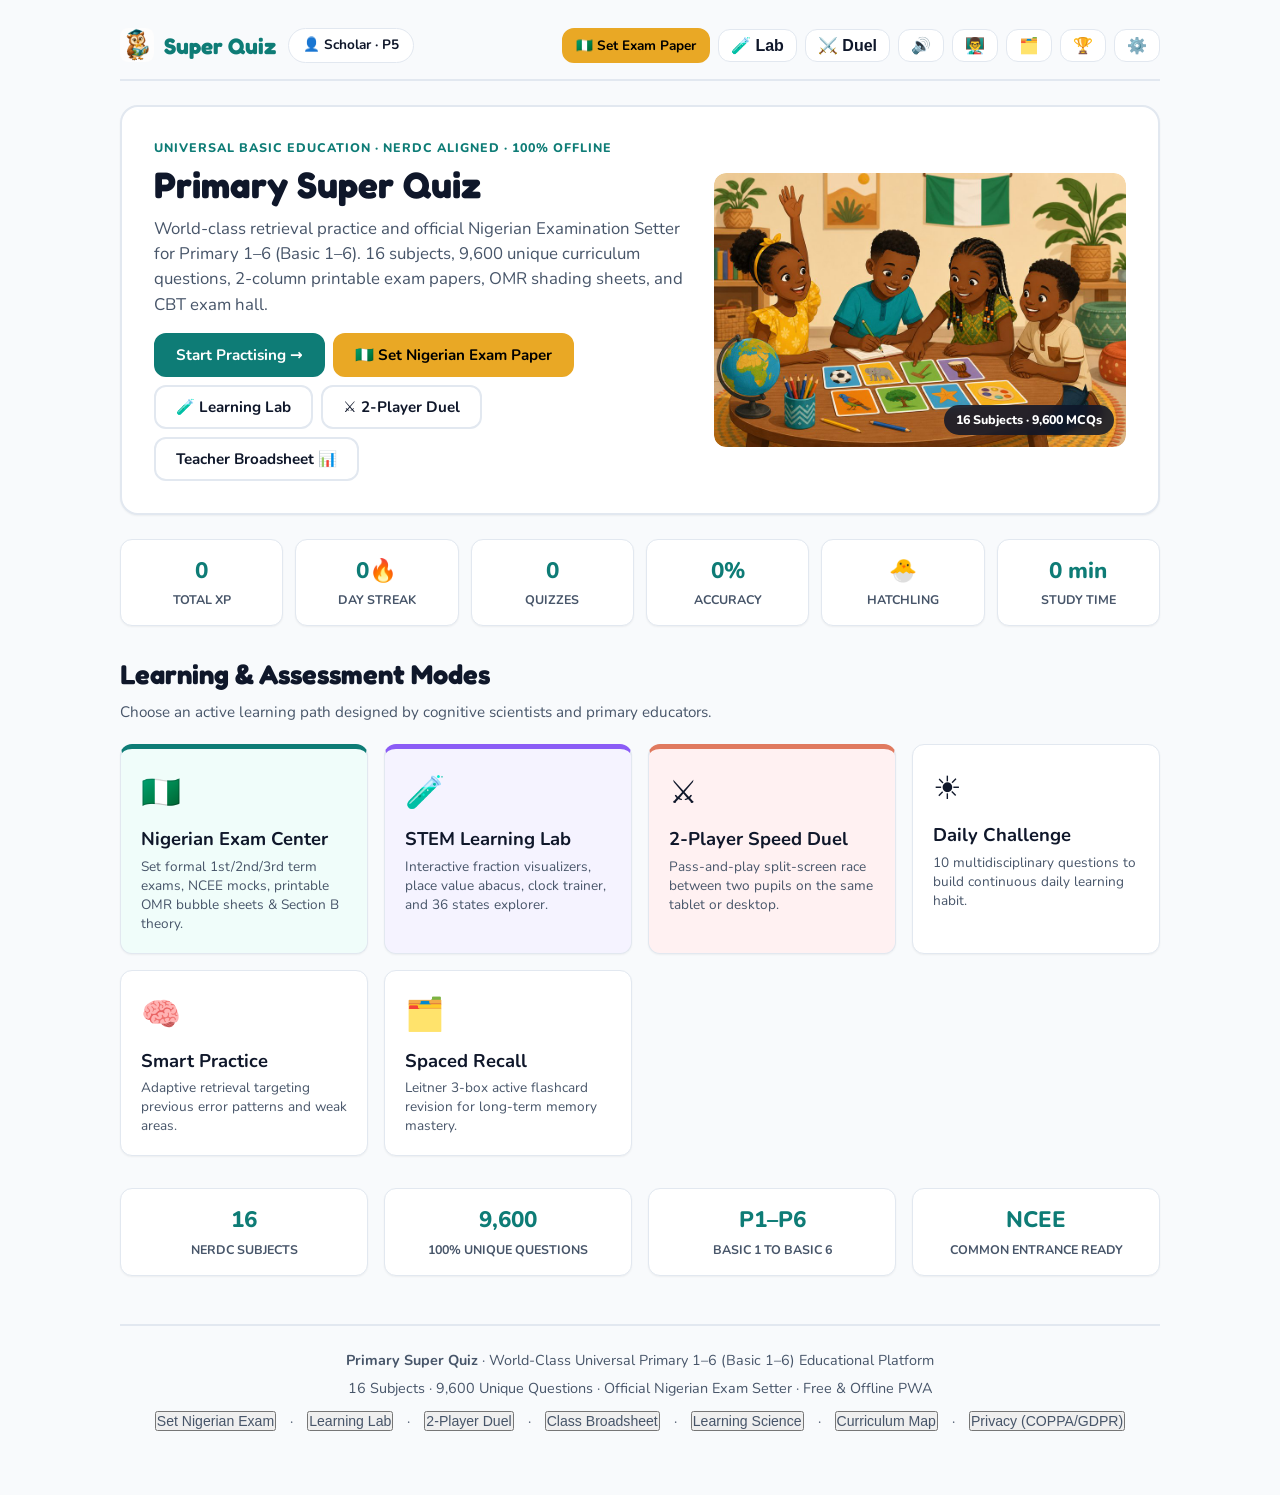
==== commit 684a0c1a: "feat: add animated loading splash screen, in-app progress overlay, and rich icon badges Co-authored-" ====
--- a/index.html
+++ b/index.html
@@ -80,6 +80,37 @@
 </head>
 <body>
   <a class="skip-link" href="#app">Skip to main content</a>
+  
+  <!-- ==========================================================================
+       ANIMATED INITIAL LOADING / SPLASH SCREEN
+       ========================================================================== -->
+  <div id="initial-loader" class="initial-loader" aria-live="polite" aria-busy="true">
+    <div class="loader-card">
+      <div class="loader-mascot-box">
+        <img src="images/mascot.png" alt="Super Quiz Mascot" class="loader-mascot-img" onerror="this.style.display='none'; document.getElementById('loader-fallback').style.display='flex';">
+        <div id="loader-fallback" class="loader-mascot-emoji" style="display:none;">🦉</div>
+        <div class="loader-pulse-ring"></div>
+      </div>
+      <div class="loader-brand">
+        <h1 class="loader-title">PRIMARY SUPER QUIZ</h1>
+        <p class="loader-subtitle">Universal Primary 1–6 (Basic 1–6) Learning Practice</p>
+      </div>
+      <div class="loader-progress-wrap">
+        <div class="loader-progress-bar"></div>
+      </div>
+      <div id="loader-status" class="loader-status">
+        <span class="loader-spinner-icon">⚡</span>
+        <span id="loader-status-msg">Loading 9,600 questions across 16 subjects...</span>
+      </div>
+      <div class="loader-pill-row">
+        <span class="loader-badge"><span class="loader-badge-icon">🇳🇬</span> NERDC Aligned</span>
+        <span class="loader-badge"><span class="loader-badge-icon">🌍</span> Cambridge &amp; IB PYP</span>
+        <span class="loader-badge"><span class="loader-badge-icon">🧠</span> Learning Science</span>
+        <span class="loader-badge"><span class="loader-badge-icon">⚡</span> 100% Offline Ready</span>
+      </div>
+    </div>
+  </div>
+
   <div id="app" tabindex="-1"></div>
   <canvas id="confetti" aria-hidden="true"></canvas>
   <noscript>
--- a/css/style.css
+++ b/css/style.css
@@ -1,240 +1,162 @@
+/* ==========================================================================
+   PRIMARY SUPER QUIZ - COMPREHENSIVE STYLESHEET
+   Universal Basic Education · NERDC Aligned · 100% Offline PWA
+   ========================================================================== */
+
 :root {
-  --cream: #f8fafc;
-  --paper: #ffffff;
+  --teal: #0e7c76;
+  --teal-dark: #095450;
+  --teal-light: #15a19a;
+  --teal-soft: #e6f6f5;
+  --sun: #e9a825;
+  --sun-soft: #fef8eb;
+  --coral: #e07a5f;
+  --coral-soft: #fbf0ec;
+  --emerald: #10b981;
+  --emerald-soft: #ecfdf5;
+  --sky: #0284c7;
+  --sky-soft: #e0f2fe;
+  --violet: #8b5cf6;
+  --violet-soft: #f5f3ff;
+
+  --bg: #f8fafc;
+  --surface: #ffffff;
+  --card: #ffffff;
+  --card-alt: #f1f5f9;
   --ink: #0f172a;
   --muted: #475569;
   --line: #e2e8f0;
-  --teal: #0e7c76;
-  --teal-dark: #0a5a56;
-  --teal-soft: #d7f1ee;
-  --sun: #e9a825;
-  --sun-soft: #ffe9b5;
-  --coral: #e07a5f;
-  --coral-soft: #fde4dc;
-  --leaf: #10b981;
-  --leaf-soft: #d1fae5;
-  --sky: #0284c7;
-  --sky-soft: #e0f2fe;
-  --indigo: #4f46e5;
-  --indigo-soft: #e0e7ff;
-  --card: #ffffff;
-  --card-hover: #f1f5f9;
-  --shadow: 0 12px 36px rgba(15, 23, 42, 0.08);
-  --shadow-lg: 0 20px 50px rgba(15, 23, 42, 0.14);
-  --radius: 18px;
-  --radius-sm: 10px;
+
+  --font-display: 'Fredoka', 'Nunito', system-ui, sans-serif;
+  --font-body: 'Nunito', system-ui, sans-serif;
+
+  --shadow-sm: 0 1px 2px 0 rgba(0, 0, 0, 0.05);
+  --shadow-md: 0 4px 6px -1px rgba(0, 0, 0, 0.1), 0 2px 4px -2px rgba(0, 0, 0, 0.1);
+  --shadow-lg: 0 10px 15px -3px rgba(0, 0, 0, 0.1), 0 4px 6px -4px rgba(0, 0, 0, 0.1);
+  --radius-sm: 8px;
+  --radius-md: 12px;
+  --radius-lg: 18px;
   --radius-pill: 9999px;
-  --font-ui: "Nunito", "Segoe UI", system-ui, -apple-system, sans-serif;
-  --font-display: "Fredoka", "Nunito", "Segoe UI", sans-serif;
-  --font-dyslexic: "Lexend", "Nunito", sans-serif;
-  --font-size-base: 18px;
-}
-
-/* ==========================================================================
-   THEMES
-   ========================================================================== */
+}
 
 [data-theme="dark"] {
-  --cream: #0f172a;
-  --paper: #1e293b;
+  --bg: #0f172a;
+  --surface: #1e293b;
+  --card: #1e293b;
+  --card-alt: #334155;
   --ink: #f8fafc;
   --muted: #94a3b8;
   --line: #334155;
-  --teal: #14b8a6;
-  --teal-dark: #0d9488;
-  --teal-soft: rgba(20, 184, 166, 0.18);
-  --sun: #fbbf24;
-  --sun-soft: rgba(251, 191, 36, 0.18);
-  --coral: #f87171;
-  --coral-soft: rgba(248, 113, 113, 0.18);
-  --leaf: #34d399;
-  --leaf-soft: rgba(52, 211, 153, 0.18);
-  --sky: #38bdf8;
-  --sky-soft: rgba(56, 189, 248, 0.18);
-  --card: #1e293b;
-  --card-hover: #273549;
-  --shadow: 0 12px 36px rgba(0, 0, 0, 0.4);
-  --shadow-lg: 0 20px 50px rgba(0, 0, 0, 0.6);
+  --teal-soft: #134e4a;
+  --sun-soft: #78350f;
+  --coral-soft: #7c2d12;
 }
 
 [data-theme="solar"] {
-  --cream: #000000;
-  --paper: #111111;
-  --ink: #ffff00;
-  --muted: #ffff77;
-  --line: #ffff00;
-  --teal: #00ffff;
-  --teal-dark: #00cccc;
-  --teal-soft: rgba(0, 255, 255, 0.2);
-  --sun: #ffff00;
-  --sun-soft: rgba(255, 255, 0, 0.25);
-  --coral: #ff5555;
-  --coral-soft: rgba(255, 85, 85, 0.25);
-  --leaf: #00ff66;
-  --leaf-soft: rgba(0, 255, 102, 0.2);
-  --sky: #00ffff;
-  --sky-soft: rgba(0, 255, 255, 0.2);
-  --card: #161616;
-  --card-hover: #222222;
-  --shadow: 0 0 20px rgba(255, 255, 0, 0.2);
-  --shadow-lg: 0 0 30px rgba(255, 255, 0, 0.35);
+  --bg: #000000;
+  --surface: #121212;
+  --card: #1c1c1c;
+  --card-alt: #2a2a2a;
+  --ink: #ffffff;
+  --muted: #e2e8f0;
+  --line: #facc15;
+  --teal: #facc15;
+  --teal-soft: #422006;
 }
 
 [data-theme="sepia"] {
-  --cream: #f4ecd8;
-  --paper: #fcf6e8;
-  --ink: #382c1e;
-  --muted: #73624e;
-  --line: #ded3be;
-  --teal: #3b7a57;
-  --teal-dark: #2a583e;
-  --teal-soft: #d5e8dc;
-  --sun: #c68a1f;
-  --sun-soft: #faeac5;
-  --coral: #c8644b;
-  --coral-soft: #f8ded7;
-  --leaf: #538d4e;
-  --leaf-soft: #ddedd9;
-  --sky: #4682b4;
-  --sky-soft: #d8e8f5;
-  --card: #faf4e4;
-  --card-hover: #f1ebd8;
-  --shadow: 0 10px 30px rgba(56, 44, 30, 0.08);
-  --shadow-lg: 0 16px 45px rgba(56, 44, 30, 0.12);
+  --bg: #fbf7ee;
+  --surface: #f4ecd8;
+  --card: #f4ecd8;
+  --card-alt: #e8dcc4;
+  --ink: #433422;
+  --muted: #79664e;
+  --line: #d8c8ab;
 }
 
 [data-theme="mint"] {
-  --cream: #f0fdf4;
-  --paper: #ffffff;
+  --bg: #f0fdf4;
+  --surface: #ffffff;
+  --card: #ffffff;
+  --card-alt: #dcfce7;
   --ink: #064e3b;
   --muted: #047857;
-  --line: #a7f3d0;
-  --teal: #0d9488;
-  --teal-dark: #0f766e;
-  --teal-soft: #ccfbf1;
-  --sun: #d97706;
-  --sun-soft: #fef3c7;
-  --coral: #e11d48;
-  --coral-soft: #ffe4e6;
-  --leaf: #059669;
-  --leaf-soft: #d1fae5;
-  --sky: #0284c7;
-  --sky-soft: #e0f2fe;
-  --card: #ffffff;
-  --card-hover: #ecfdf5;
-  --shadow: 0 10px 30px rgba(6, 78, 59, 0.08);
+  --line: #bbf7d0;
+  --teal: #059669;
 }
 
 [data-theme="violet"] {
-  --cream: #1e1b4b;
-  --paper: #2e2a72;
-  --ink: #f5f3ff;
-  --muted: #c4b5fd;
-  --line: #4338ca;
-  --teal: #2dd4bf;
-  --teal-dark: #14b8a6;
-  --teal-soft: rgba(45, 212, 191, 0.2);
-  --sun: #fbbf24;
-  --sun-soft: rgba(251, 191, 36, 0.2);
-  --coral: #f43f5e;
-  --coral-soft: rgba(244, 63, 94, 0.2);
-  --leaf: #34d399;
-  --leaf-soft: rgba(52, 211, 153, 0.2);
-  --sky: #38bdf8;
-  --sky-soft: rgba(56, 189, 248, 0.2);
-  --card: #2e2a72;
-  --card-hover: #3730a3;
-  --shadow: 0 12px 40px rgba(0, 0, 0, 0.5);
-}
-
-/* ==========================================================================
-   FONTS & SIZING
-   ========================================================================== */
-
-[data-font="lexend"] { --font-ui: "Lexend", system-ui, sans-serif; --font-display: "Lexend", sans-serif; }
-[data-font="nunito"] { --font-ui: "Nunito", system-ui, sans-serif; --font-display: "Fredoka", sans-serif; }
-[data-font="sans"] { --font-ui: system-ui, -apple-system, BlinkMacSystemFont, "Segoe UI", Roboto, sans-serif; --font-display: system-ui, sans-serif; }
-[data-font="serif"] { --font-ui: Georgia, "Times New Roman", serif; --font-display: Georgia, serif; }
-
-[data-size="120"] { --font-size-base: 21.6px; }
-[data-size="140"] { --font-size-base: 25.2px; }
-[data-size="160"] { --font-size-base: 28.8px; }
+  --bg: #0b0f19;
+  --surface: #131827;
+  --card: #1a2238;
+  --card-alt: #242f4c;
+  --ink: #f1f5f9;
+  --muted: #94a3b8;
+  --line: #2e3c63;
+  --teal: #8b5cf6;
+}
+
+[data-font="lexend"] { --font-body: 'Lexend', sans-serif; --font-display: 'Lexend', sans-serif; }
+[data-font="sans"] { --font-body: system-ui, -apple-system, sans-serif; --font-display: system-ui, sans-serif; }
+[data-font="serif"] { --font-body: 'Georgia', 'Times New Roman', serif; --font-display: 'Georgia', serif; }
 
 * { box-sizing: border-box; margin: 0; padding: 0; }
 
-html {
-  scroll-behavior: smooth;
-  font-size: var(--font-size-base);
-}
-
 body {
-  min-height: 100vh;
-  background-color: var(--cream);
+  font-family: var(--font-body);
+  background: var(--bg);
   color: var(--ink);
-  font-family: var(--font-ui);
   line-height: 1.5;
   -webkit-font-smoothing: antialiased;
-  -moz-osx-font-smoothing: grayscale;
-}
-
-::selection { background: var(--teal-soft); color: var(--teal-dark); }
-:focus-visible { outline: 3px solid var(--teal); outline-offset: 3px; }
+}
 
 .skip-link {
   position: absolute;
-  left: 12px;
-  top: -60px;
-  z-index: 999;
+  top: -100px;
+  left: 16px;
   background: var(--teal);
   color: #fff;
+  padding: 8px 16px;
+  border-radius: var(--radius-sm);
+  z-index: 100000;
   font-weight: 700;
-  padding: 10px 16px;
-  border-radius: var(--radius-sm);
   text-decoration: none;
-  transition: top 0.2s ease;
-}
-.skip-link:focus { top: 12px; }
-
-/* ==========================================================================
-   LAYOUT CONTAINERS & GRIDS
-   ========================================================================== */
+}
+.skip-link:focus { top: 16px; }
+
+#confetti {
+  position: fixed;
+  top: 0; left: 0;
+  width: 100vw; height: 100vh;
+  pointer-events: none;
+  z-index: 9999;
+}
 
 .wrap {
+  width: 100%;
   max-width: 1080px;
   margin: 0 auto;
-  padding: 24px 20px 80px;
-}
-
-.wrap.focus-quiz {
-  max-width: 860px;
-  padding-top: 16px;
-}
-
+  padding: 16px 20px 48px;
+}
+
+/* Header & Top Bar */
 .topbar {
   display: flex;
-  align-items: center;
   justify-content: space-between;
-  gap: 12px;
+  align-items: center;
+  padding: 12px 0 16px;
+  border-bottom: 2px solid var(--line);
   margin-bottom: 24px;
-  padding: 8px 0;
 }
 
 .brand {
   display: flex;
   align-items: center;
   gap: 10px;
-  font-family: var(--font-display);
-  font-size: 1.25rem;
-  font-weight: 700;
-  color: var(--teal);
-  text-decoration: none;
   cursor: pointer;
 }
-.brand img {
-  width: 38px;
-  height: 38px;
-  border-radius: 10px;
-}
+.brand img { width: 34px; height: 34px; border-radius: 8px; }
+.brand span { font-family: var(--font-display); font-size: 1.4rem; font-weight: 700; color: var(--teal); }
 
 .top-actions {
   display: flex;
@@ -243,14 +165,29 @@
   flex-wrap: wrap;
 }
 
+.icon-btn {
+  background: var(--surface);
+  border: 1.5px solid var(--line);
+  color: var(--ink);
+  padding: 6px 12px;
+  border-radius: var(--radius-md);
+  font-size: 1rem;
+  font-weight: 700;
+  cursor: pointer;
+  display: inline-flex;
+  align-items: center;
+  justify-content: center;
+  transition: all 0.15s ease;
+}
+.icon-btn:hover { background: var(--card-alt); border-color: var(--teal); }
+
 .crumbs {
   display: flex;
   align-items: center;
-  gap: 8px;
+  gap: 6px;
   font-size: 0.88rem;
   color: var(--muted);
   margin-bottom: 16px;
-  flex-wrap: wrap;
 }
 .crumbs button {
   background: none;
@@ -258,850 +195,569 @@
   color: var(--teal);
   font-weight: 700;
   cursor: pointer;
-  padding: 2px 4px;
-  border-radius: 4px;
+  padding: 0;
 }
 .crumbs button:hover { text-decoration: underline; }
 
-.kicker {
-  font-size: 0.82rem;
-  font-weight: 800;
-  text-transform: uppercase;
-  letter-spacing: 0.06em;
-  color: var(--teal);
-  margin-bottom: 4px;
-}
-
-.section-title {
-  font-family: var(--font-display);
-  font-size: 1.9rem;
-  font-weight: 700;
-  color: var(--ink);
-  line-height: 1.2;
-  margin-bottom: 8px;
-}
-
-.sub {
-  color: var(--muted);
-  font-size: 1rem;
-  margin-bottom: 20px;
-}
-
-/* ==========================================================================
-   BUTTONS & CHIPS
-   ========================================================================== */
-
+/* Buttons & Chips */
 .btn {
   display: inline-flex;
   align-items: center;
   justify-content: center;
   gap: 8px;
-  padding: 12px 22px;
-  font-family: var(--font-ui);
+  font-family: var(--font-body);
   font-size: 0.95rem;
-  font-weight: 800;
+  font-weight: 700;
+  padding: 10px 20px;
+  border-radius: var(--radius-md);
+  border: 2px solid transparent;
+  cursor: pointer;
+  transition: all 0.15s ease;
+  text-decoration: none;
+}
+.btn-sm { padding: 6px 12px; font-size: 0.85rem; }
+.btn-primary { background: var(--teal); color: #ffffff; border-color: var(--teal); }
+.btn-primary:hover { background: var(--teal-dark); }
+.btn-sun { background: var(--sun); color: #000000; border-color: var(--sun); }
+.btn-sun:hover { background: #d99b1a; }
+.btn-coral { background: var(--coral); color: #ffffff; border-color: var(--coral); }
+.btn-coral:hover { background: #cf674b; }
+.btn-ghost { background: var(--surface); color: var(--ink); border-color: var(--line); }
+.btn-ghost:hover { background: var(--card-alt); border-color: var(--teal); }
+
+.chip-group { display: flex; gap: 8px; flex-wrap: wrap; margin-bottom: 16px; }
+.chip {
+  background: var(--surface);
+  border: 1.5px solid var(--line);
+  color: var(--ink);
+  padding: 6px 14px;
   border-radius: var(--radius-pill);
-  border: none;
+  font-size: 0.85rem;
+  font-weight: 700;
   cursor: pointer;
-  text-decoration: none;
-  transition: transform 0.15s ease, box-shadow 0.15s ease, background-color 0.15s ease;
-  min-height: 48px;
-  user-select: none;
-}
-.btn:hover { transform: translateY(-2px); box-shadow: 0 6px 18px rgba(0, 0, 0, 0.1); }
-.btn:active { transform: translateY(0); }
-.btn:disabled { opacity: 0.45; cursor: not-allowed; transform: none; box-shadow: none; }
-
-.btn-primary { background: var(--teal); color: #ffffff; }
-.btn-primary:hover { background: var(--teal-dark); }
-.btn-sun { background: var(--sun); color: #1c2834; }
-.btn-coral { background: var(--coral); color: #ffffff; }
-.btn-leaf { background: var(--leaf); color: #ffffff; }
-.btn-ghost { background: var(--paper); color: var(--ink); border: 2px solid var(--line); }
-.btn-ghost:hover { background: var(--card-hover); border-color: var(--muted); }
-.btn-sm { padding: 8px 14px; font-size: 0.85rem; min-height: 38px; }
-
-.icon-btn {
+  transition: all 0.15s ease;
+}
+.chip:hover { border-color: var(--teal); }
+.chip.on { background: var(--teal); color: #ffffff; border-color: var(--teal); }
+
+/* Hero & Stats */
+.hero {
+  display: grid;
+  grid-template-columns: 1.3fr 1fr;
+  gap: 24px;
+  background: var(--surface);
+  border: 2px solid var(--line);
+  border-radius: var(--radius-lg);
+  padding: 32px;
+  margin-bottom: 24px;
+  box-shadow: var(--shadow-sm);
+  align-items: center;
+}
+.hero h1 { font-family: var(--font-display); font-size: 2.3rem; line-height: 1.15; color: var(--ink); margin-bottom: 10px; }
+.hero .lead { color: var(--muted); font-size: 1.05rem; line-height: 1.5; }
+.hero-art { position: relative; border-radius: var(--radius-md); overflow: hidden; }
+.hero-art img { width: 100%; height: auto; display: block; border-radius: var(--radius-md); }
+.art-badge {
+  position: absolute; bottom: 12px; right: 12px;
+  background: rgba(15, 23, 42, 0.85); color: #ffffff;
+  padding: 6px 12px; border-radius: var(--radius-pill);
+  font-size: 0.78rem; font-weight: 800; backdrop-filter: blur(4px);
+}
+
+.kicker { text-transform: uppercase; letter-spacing: 0.08em; font-size: 0.78rem; font-weight: 800; color: var(--teal); margin-bottom: 6px; }
+.section-title { font-family: var(--font-display); font-size: 1.7rem; color: var(--ink); margin-bottom: 6px; }
+.sub { color: var(--muted); font-size: 0.95rem; margin-bottom: 20px; }
+
+.home-stats {
+  display: grid;
+  grid-template-columns: repeat(auto-fit, minmax(130px, 1fr));
+  gap: 12px;
+  margin-bottom: 28px;
+}
+.stat-tile {
+  background: var(--surface);
+  border: 1.5px solid var(--line);
+  border-radius: var(--radius-md);
+  padding: 14px;
+  text-align: center;
+  box-shadow: var(--shadow-sm);
+}
+.stat-tile b { display: block; font-size: 1.4rem; color: var(--teal); font-weight: 800; }
+.stat-tile span { font-size: 0.78rem; font-weight: 700; color: var(--muted); text-transform: uppercase; }
+
+/* Grid Cards & Play Tiles */
+.play-row {
+  display: grid;
+  grid-template-columns: repeat(auto-fit, minmax(240px, 1fr));
+  gap: 16px;
+  margin-bottom: 32px;
+}
+.play-tile {
+  background: var(--surface);
+  border: 1.5px solid var(--line);
+  border-radius: var(--radius-md);
+  padding: 20px;
+  cursor: pointer;
+  transition: all 0.15s ease;
+  box-shadow: var(--shadow-sm);
+}
+.play-tile:hover { transform: translateY(-2px); border-color: var(--teal); box-shadow: var(--shadow-md); }
+.play-tile .ico { font-size: 2rem; display: block; margin-bottom: 8px; }
+.play-tile strong { font-size: 1.15rem; color: var(--ink); display: block; margin-bottom: 4px; }
+.play-tile p { font-size: 0.85rem; color: var(--muted); line-height: 1.4; }
+
+.grid-grades, .grid-subjects, .home-grid {
+  display: grid;
+  grid-template-columns: repeat(auto-fit, minmax(260px, 1fr));
+  gap: 16px;
+  margin-bottom: 28px;
+}
+
+.card-btn {
+  background: var(--surface);
+  border: 2px solid var(--line);
+  border-radius: var(--radius-md);
+  padding: 20px;
+  text-align: left;
+  cursor: pointer;
+  transition: all 0.15s ease;
+  color: var(--ink);
+  box-shadow: var(--shadow-sm);
+}
+.card-btn:hover { border-color: var(--teal); transform: translateY(-2px); box-shadow: var(--shadow-md); }
+.card-btn.on { border-color: var(--teal); background: var(--teal-soft); }
+.grade-no {
+  font-size: 2rem; font-weight: 900; color: var(--teal);
+  width: 48px; height: 48px; line-height: 48px; text-align: center;
+  background: var(--card-alt); border-radius: 12px; margin-bottom: 12px;
+}
+
+.subject-card {
+  background: var(--surface);
+  border: 1.5px solid var(--line);
+  border-radius: var(--radius-md);
+  padding: 20px;
+  box-shadow: var(--shadow-sm);
+}
+.sub-head { display: flex; justify-content: space-between; align-items: center; margin-bottom: 10px; }
+.sub-icon { font-size: 2rem; }
+.subject-card h3 { font-size: 1.2rem; color: var(--ink); margin-bottom: 6px; }
+.subject-card p { font-size: 0.85rem; color: var(--muted); line-height: 1.4; margin-bottom: 14px; }
+
+/* Quiz & Question Card */
+.progress-bar {
+  width: 100%; height: 8px; background: var(--line);
+  border-radius: var(--radius-pill); overflow: hidden; margin-bottom: 16px;
+}
+.progress-fill { height: 100%; background: var(--teal); transition: width 0.3s ease; }
+
+.q-card {
+  background: var(--surface);
+  border: 2px solid var(--line);
+  border-radius: var(--radius-lg);
+  padding: 28px;
+  box-shadow: var(--shadow-md);
+  margin-bottom: 24px;
+}
+.badge-tag {
+  background: var(--teal-soft); color: var(--teal);
+  padding: 4px 10px; border-radius: var(--radius-pill);
+  font-size: 0.8rem; font-weight: 800; display: inline-block;
+}
+.question { font-family: var(--font-display); font-size: 1.45rem; line-height: 1.35; color: var(--ink); margin: 16px 0 20px; }
+
+.options { display: flex; flex-direction: column; gap: 10px; margin-bottom: 20px; }
+.opt {
+  display: flex; align-items: center; gap: 14px;
+  background: var(--surface); border: 2px solid var(--line);
+  border-radius: var(--radius-md); padding: 12px 18px;
+  font-size: 1.05rem; font-weight: 600; text-align: left;
+  cursor: pointer; transition: all 0.15s ease; color: var(--ink);
+}
+.opt:hover:not(:disabled) { border-color: var(--teal); background: var(--card-alt); }
+.opt .badge {
+  width: 32px; height: 32px; line-height: 32px; text-align: center;
+  background: var(--card-alt); border-radius: var(--radius-pill);
+  font-weight: 800; font-size: 0.9rem; flex-shrink: 0;
+}
+.opt.correct { background: #ecfdf5; border-color: #10b981; color: #065f46; }
+.opt.correct .badge { background: #10b981; color: #ffffff; }
+.opt.wrong { background: #fef2f2; border-color: #ef4444; color: #991b1b; }
+.opt.wrong .badge { background: #ef4444; color: #ffffff; }
+
+.feedback {
+  border-radius: var(--radius-md); padding: 16px; margin-top: 16px; font-size: 0.95rem; line-height: 1.5;
+}
+.feedback.ok { background: #ecfdf5; border-left: 6px solid #10b981; color: #065f46; }
+.feedback.err { background: #fef2f2; border-left: 6px solid #ef4444; color: #991b1b; }
+
+.hint-box {
+  background: #fef8eb; border-left: 4px solid var(--sun);
+  color: #78350f; padding: 12px; border-radius: var(--radius-sm);
+  margin-bottom: 14px; font-size: 0.9rem;
+}
+.tts-highlight { background: #fef08a; color: #000; padding: 0 4px; border-radius: 4px; }
+
+/* Scratchpad Whiteboard Drawer */
+.scratchpad-drawer {
+  position: fixed; bottom: 0; left: 0; right: 0;
+  background: var(--surface); border-top: 3px solid var(--teal);
+  box-shadow: 0 -10px 25px rgba(0, 0, 0, 0.15);
+  padding: 12px 20px; z-index: 999;
+}
+.scratchpad-header { display: flex; justify-content: space-between; align-items: center; margin-bottom: 8px; }
+.scratchpad-canvas-wrap { width: 100%; height: 260px; background: #ffffff; border: 2px dashed var(--line); border-radius: 8px; }
+#scratchpad-canvas { width: 100%; height: 100%; display: block; touch-action: none; cursor: crosshair; }
+
+/* Results & Review */
+.result {
+  text-align: center; background: var(--surface);
+  border: 2px solid var(--line); border-radius: var(--radius-lg);
+  padding: 40px 24px; box-shadow: var(--shadow-lg); margin-top: 20px;
+}
+.letter-mark {
+  font-size: 4.5rem; font-weight: 900; color: var(--teal);
+  width: 110px; height: 110px; line-height: 110px;
+  margin: 0 auto 16px; background: var(--teal-soft); border-radius: var(--radius-pill);
+}
+.metric-grid {
+  display: grid; grid-template-columns: repeat(auto-fit, minmax(140px, 1fr));
+  gap: 12px; margin: 28px 0;
+}
+.metric-grid div {
+  background: var(--card-alt); padding: 16px; border-radius: var(--radius-md);
+}
+.metric-grid b { display: block; font-size: 1.5rem; color: var(--teal); }
+.metric-grid span { font-size: 0.8rem; font-weight: 700; color: var(--muted); text-transform: uppercase; }
+
+/* Calibration Matrix */
+.calibration-matrix {
+  display: grid; grid-template-columns: 1fr 1fr; gap: 14px; margin: 20px 0;
+}
+.calib-cell {
+  padding: 16px; border-radius: var(--radius-md); border: 2px solid transparent;
+}
+.calib-cell.mastered { background: #ecfdf5; border-color: #10b981; color: #065f46; }
+.calib-cell.misconception { background: #fef2f2; border-color: #ef4444; color: #991b1b; }
+
+/* CBT Exam Room */
+.cbt-hall-card {
+  background: var(--surface); border: 2px solid var(--line);
+  border-radius: var(--radius-lg); padding: 28px; box-shadow: var(--shadow-lg);
+}
+.cbt-nav-palette {
+  display: flex; gap: 6px; flex-wrap: wrap; margin-top: 24px; padding-top: 16px; border-top: 1.5px solid var(--line);
+}
+.cbt-palette-btn {
+  width: 36px; height: 36px; border-radius: 6px; border: 1.5px solid var(--line);
+  background: var(--surface); font-weight: 700; font-size: 0.85rem; cursor: pointer;
+}
+.cbt-palette-btn.current { border-color: var(--teal); outline: 2px solid var(--teal); }
+.cbt-palette-btn.answered { background: var(--teal); color: #ffffff; border-color: var(--teal); }
+.cbt-palette-btn.flagged { background: #fef08a; border-color: #f59e0b; }
+
+/* Interactive Question Edit Modal */
+.edit-modal {
+  position: fixed; top: 0; left: 0; width: 100vw; height: 100vh;
+  background: rgba(15, 23, 42, 0.6); backdrop-filter: blur(4px);
+  display: flex; align-items: center; justify-content: center;
+  z-index: 10000; padding: 20px;
+}
+.edit-card {
+  background: var(--surface); border-radius: var(--radius-lg);
+  max-width: 650px; width: 100%; max-height: 90vh; overflow-y: auto;
+  padding: 24px; box-shadow: var(--shadow-lg); border: 2px solid var(--line);
+}
+.edit-input, .edit-textarea {
+  width: 100%; padding: 10px; border-radius: var(--radius-sm);
+  border: 1.5px solid var(--line); background: var(--bg);
+  font-family: var(--font-body); font-size: 0.95rem; margin-top: 4px; margin-bottom: 12px;
+}
+.edit-textarea { min-height: 70px; resize: vertical; }
+
+/* Official Nigerian Exam Paper (Print & Screen) */
+.exam-paper-container, .omr-sheet-paper, .worksheet-paper, .report-card-paper {
+  background: #ffffff; color: #000000;
+  border: 2px solid #000000; border-radius: 8px;
+  padding: 32px 36px; box-shadow: var(--shadow-lg); margin-top: 20px;
+}
+.ng-exam-header { text-align: center; border-bottom: 2px solid #000; padding-bottom: 12px; margin-bottom: 16px; }
+.ng-school-title { font-size: 1.6rem; font-weight: 900; text-transform: uppercase; }
+.ng-school-address { font-size: 0.95rem; font-style: italic; }
+.ng-exam-session-banner { font-size: 1.1rem; font-weight: 800; border-top: 1px solid #000; border-bottom: 1px solid #000; padding: 4px 0; margin-top: 6px; }
+.ng-exam-details-table { width: 100%; border-collapse: collapse; margin: 12px 0; font-size: 0.9rem; }
+.ng-exam-details-table td { padding: 4px 0; }
+.ng-instructions-box { border: 1.5px solid #000; padding: 8px 12px; font-size: 0.88rem; margin-top: 8px; text-align: left; }
+
+.ng-section-banner {
+  background: #000; color: #fff; font-weight: 800; text-align: center;
+  padding: 6px; margin: 20px 0 14px; font-size: 1.05rem; letter-spacing: 0.05em;
+}
+
+.exam-2col-layout {
+  display: grid; grid-template-columns: 1fr 1fr; gap: 24px;
+}
+.ng-q-item { margin-bottom: 14px; page-break-inside: avoid; font-size: 0.95rem; }
+.ng-q-stem { font-weight: 700; margin-bottom: 4px; }
+.ng-opts-grid { display: grid; grid-template-columns: 1fr 1fr; gap: 4px 12px; margin-left: 12px; }
+.ng-theory-item { margin-bottom: 18px; page-break-inside: avoid; }
+
+/* OMR Bubble Sheet */
+.omr-header { text-align: center; border-bottom: 2px solid #000; padding-bottom: 10px; margin-bottom: 14px; }
+.omr-candidate-grid { display: grid; grid-template-columns: 1fr 1fr; gap: 8px; font-size: 0.9rem; margin-bottom: 14px; }
+.omr-columns { display: grid; gap: 16px; margin-top: 16px; }
+.omr-col-block { border: 1px solid #000; padding: 8px; }
+.omr-row { display: flex; align-items: center; justify-content: space-between; padding: 4px 0; font-size: 0.85rem; }
+.omr-bubble {
+  display: inline-block; width: 20px; height: 20px; line-height: 18px;
+  border-radius: 50%; border: 1.5px solid #000; text-align: center;
+  font-size: 0.72rem; font-weight: 800; cursor: pointer;
+}
+
+/* Broadsheet & Report Tables */
+.table-scroll { width: 100%; overflow-x: auto; margin-bottom: 20px; }
+.report-table { width: 100%; border-collapse: collapse; font-size: 0.92rem; }
+.report-table th, .report-table td { border: 1px solid var(--line); padding: 8px 12px; text-align: left; }
+.report-table th { background: var(--card-alt); font-weight: 800; }
+.grade-badge-a { background: #10b981; color: #fff; padding: 2px 8px; border-radius: 4px; font-weight: 800; }
+.grade-badge-b { background: #0284c7; color: #fff; padding: 2px 8px; border-radius: 4px; font-weight: 800; }
+.grade-badge-c { background: #eab308; color: #000; padding: 2px 8px; border-radius: 4px; font-weight: 800; }
+.grade-badge-d { background: #f97316; color: #fff; padding: 2px 8px; border-radius: 4px; font-weight: 800; }
+.grade-badge-f { background: #ef4444; color: #fff; padding: 2px 8px; border-radius: 4px; font-weight: 800; }
+
+.pupil-info-grid { display: grid; grid-template-columns: 1fr 1fr; gap: 8px; font-size: 0.9rem; margin-bottom: 14px; }
+.behavior-rating-grid { display: grid; grid-template-columns: 1fr 1fr; gap: 14px; margin-top: 14px; font-size: 0.85rem; }
+
+/* Smartboard Projector View */
+.projector-view {
+  background: var(--surface); border: 4px solid var(--teal); border-radius: var(--radius-lg);
+  padding: 36px; min-height: 480px; display: flex; flex-direction: column; justify-content: space-between;
+}
+.projector-q { font-size: 2.2rem; font-weight: 800; margin: 16px 0 24px; line-height: 1.3; }
+.projector-opts { display: grid; grid-template-columns: 1fr 1fr; gap: 16px; margin-bottom: 24px; }
+.projector-opt {
+  background: var(--card-alt); border: 2px solid var(--line); border-radius: var(--radius-md);
+  padding: 18px 24px; font-size: 1.4rem; font-weight: 700;
+}
+.projector-opt.correct { background: #ecfdf5; border-color: #10b981; color: #065f46; }
+
+/* ==========================================================================
+   INTERACTIVE LEARNING LAB MANIPULATIVES STYLES
+   ========================================================================== */
+
+.lab-panel {
+  background: var(--surface);
+  border: 2px solid var(--line);
+  border-radius: var(--radius-lg);
+  padding: 24px;
+  margin-bottom: 24px;
+  box-shadow: var(--shadow-sm);
+}
+
+.lab-canvas-container {
+  display: flex;
+  justify-content: center;
+  align-items: center;
+  background: #ffffff;
+  border: 1.5px solid var(--line);
+  border-radius: var(--radius-md);
+  padding: 20px;
+  margin: 16px 0;
+  min-height: 240px;
+}
+
+.times-grid-wrapper {
+  overflow-x: auto;
+  margin: 16px 0;
+}
+
+.times-table {
+  border-collapse: collapse;
+  margin: 0 auto;
+  text-align: center;
+  font-size: 0.92rem;
+}
+
+.times-table td, .times-table th {
   width: 44px;
   height: 44px;
-  border-radius: 50%;
-  display: inline-flex;
-  align-items: center;
-  justify-content: center;
-  background: var(--paper);
-  border: 2px solid var(--line);
-  color: var(--ink);
-  font-size: 1.1rem;
+  border: 1px solid var(--line);
+  font-weight: 700;
   cursor: pointer;
-  transition: all 0.15s ease;
-}
-.icon-btn:hover { background: var(--card-hover); transform: scale(1.05); }
-
-.chip {
-  display: inline-flex;
-  align-items: center;
-  gap: 6px;
-  padding: 6px 12px;
-  font-size: 0.8rem;
-  font-weight: 700;
-  border-radius: var(--radius-pill);
-  background: var(--paper);
-  border: 1px solid var(--line);
-  color: var(--muted);
-}
-.chip.active, .chip.on {
+  transition: all 0.1s ease;
+}
+
+.times-table th {
+  background: var(--teal-soft);
+  color: var(--teal);
+}
+
+.times-table td.highlight-active {
   background: var(--teal);
   color: #ffffff;
+  transform: scale(1.1);
+  box-shadow: var(--shadow-md);
+  z-index: 10;
+}
+
+.times-table td.highlight-factor {
+  background: var(--sun-soft);
+  color: #78350f;
+}
+
+.times-table td.square-num {
+  border: 2px solid var(--teal);
+  font-weight: 900;
+}
+
+.sieve-grid {
+  display: grid;
+  grid-template-columns: repeat(10, 1fr);
+  gap: 6px;
+  max-width: 600px;
+  margin: 16px auto;
+}
+
+.sieve-cell {
+  aspect-ratio: 1;
+  display: flex;
+  align-items: center;
+  justify-content: center;
+  font-weight: 800;
+  font-size: 0.9rem;
+  border-radius: 6px;
+  border: 1.5px solid var(--line);
+  background: var(--surface);
+  transition: all 0.2s ease;
+}
+
+.sieve-cell.prime {
+  background: #10b981;
+  color: #ffffff;
+  border-color: #059669;
+  transform: scale(1.05);
+}
+
+.sieve-cell.composite {
+  background: var(--card-alt);
+  color: var(--muted);
+  opacity: 0.45;
+}
+
+.sieve-cell.one {
+  background: #fef08a;
+  color: #854d0e;
+}
+
+.states-grid {
+  display: grid;
+  grid-template-columns: repeat(auto-fill, minmax(280px, 1fr));
+  gap: 14px;
+  margin-top: 16px;
+}
+
+.state-card {
+  background: var(--surface);
+  border: 1.5px solid var(--line);
+  border-radius: var(--radius-md);
+  padding: 16px;
+  box-shadow: var(--shadow-sm);
+  transition: all 0.15s ease;
+}
+
+.state-card:hover {
   border-color: var(--teal);
-}
-
-.chip-group {
-  display: flex;
-  gap: 8px;
-  flex-wrap: wrap;
-  margin-bottom: 20px;
+  box-shadow: var(--shadow-md);
+}
+
+.currency-grid {
+  display: grid;
+  grid-template-columns: repeat(auto-fit, minmax(240px, 1fr));
+  gap: 16px;
+  margin-top: 16px;
+}
+
+.currency-card {
+  background: var(--surface);
+  border: 2px solid var(--line);
+  border-radius: var(--radius-md);
+  padding: 18px;
+  box-shadow: var(--shadow-sm);
 }
 
 /* ==========================================================================
-   HERO & HOME SCREEN
+   2-PLAYER HEAD-TO-HEAD SPEED DUEL STYLES
    ========================================================================== */
 
-.hero {
-  display: grid;
-  grid-template-columns: 1.2fr 0.8fr;
-  gap: 32px;
-  align-items: center;
-  background: var(--paper);
-  border: 2px solid var(--line);
-  border-radius: var(--radius);
-  padding: 36px;
-  margin-bottom: 28px;
-  box-shadow: var(--shadow);
-}
-
-.hero h1 {
-  font-family: var(--font-display);
-  font-size: 2.5rem;
-  font-weight: 700;
-  line-height: 1.15;
-  color: var(--ink);
-  margin-bottom: 12px;
-}
-
-.hero p.lead {
-  font-size: 1.05rem;
-  color: var(--muted);
-  margin-bottom: 20px;
-}
-
-.hero-art {
-  position: relative;
-  display: flex;
-  justify-content: center;
-  align-items: center;
-}
-.hero-art img {
-  width: 100%;
-  max-width: 320px;
-  border-radius: 16px;
-  object-fit: cover;
-  box-shadow: var(--shadow);
-}
-.art-badge {
-  position: absolute;
-  bottom: -10px;
-  right: 10px;
-  background: var(--teal);
-  color: #ffffff;
-  font-weight: 800;
-  font-size: 0.85rem;
-  padding: 6px 14px;
-  border-radius: var(--radius-pill);
-  box-shadow: var(--shadow);
-}
-
-.home-grid {
+.duel-container {
   display: grid;
   grid-template-columns: 1fr 1fr;
   gap: 20px;
-  margin-bottom: 24px;
-}
-
-.home-stats {
+  margin-top: 20px;
+}
+
+.duel-player-p1, .duel-player-p2 {
+  background: var(--surface);
+  border: 3px solid var(--line);
+  border-radius: var(--radius-lg);
+  padding: 24px;
+  box-shadow: var(--shadow-md);
+}
+
+.duel-player-p1 { border-color: var(--sky); }
+.duel-player-p2 { border-color: var(--coral); }
+
+.duel-score-banner {
+  display: flex;
+  justify-content: space-between;
+  align-items: center;
+  margin-bottom: 16px;
+  padding-bottom: 12px;
+  border-bottom: 2px solid var(--line);
+}
+
+/* ==========================================================================
+   CLASSROOM TEAM SMARTBOARD MODE STYLES
+   ========================================================================== */
+
+.team-scoreboard {
   display: grid;
-  grid-template-columns: repeat(auto-fit, minmax(130px, 1fr));
-  gap: 14px;
-  margin-bottom: 24px;
-}
-
-.stat-tile {
-  background: var(--paper);
-  border: 2px solid var(--line);
-  border-radius: var(--radius);
-  padding: 16px;
-  text-align: center;
-  box-shadow: var(--shadow);
-}
-.stat-tile b {
-  display: block;
-  font-family: var(--font-display);
-  font-size: 1.8rem;
-  color: var(--teal);
-  line-height: 1.2;
-}
-.stat-tile span {
-  font-size: 0.82rem;
-  font-weight: 700;
-  color: var(--muted);
-  text-transform: uppercase;
-}
-
-.play-row {
-  display: grid;
-  grid-template-columns: repeat(auto-fit, minmax(200px, 1fr));
-  gap: 16px;
-  margin-bottom: 28px;
-}
-
-.play-tile {
-  background: var(--paper);
-  border: 2px solid var(--line);
-  border-radius: var(--radius);
-  padding: 20px;
-  text-align: left;
-  cursor: pointer;
-  transition: all 0.2s ease;
-  box-shadow: var(--shadow);
-  display: flex;
-  flex-direction: column;
-}
-.play-tile:hover {
-  transform: translateY(-3px);
-  box-shadow: var(--shadow-lg);
-  border-color: var(--teal);
-}
-.play-tile span.ico {
-  font-size: 2rem;
-  margin-bottom: 8px;
-}
-.play-tile strong {
-  font-family: var(--font-display);
-  font-size: 1.2rem;
-  color: var(--ink);
-  margin-bottom: 4px;
-}
-.play-tile p {
-  font-size: 0.88rem;
-  color: var(--muted);
-  line-height: 1.35;
-}
-
-.play-tile.daily { border-top: 5px solid var(--sun); }
-.play-tile.smart { border-top: 5px solid var(--teal); }
-.play-tile.bolt { border-top: 5px solid var(--coral); }
-.play-tile.flash { border-top: 5px solid var(--sky); }
-.play-tile.mix { border-top: 5px solid var(--indigo); }
-.play-tile.curriculum { border-top: 5px solid var(--leaf); }
-
-.continue-banner {
-  display: flex;
-  align-items: center;
-  justify-content: space-between;
-  gap: 16px;
-  background: var(--teal-soft);
-  border: 2px solid var(--teal);
-  border-radius: var(--radius);
-  padding: 16px 20px;
-  margin-bottom: 24px;
-}
-.continue-banner strong { color: var(--teal-dark); font-size: 1.05rem; }
-.continue-banner p { color: var(--muted); font-size: 0.9rem; margin: 0; }
-
-/* ==========================================================================
-   GRADE & SUBJECT GRIDS
-   ========================================================================== */
-
-.grid-grades {
-  display: grid;
-  grid-template-columns: repeat(auto-fit, minmax(280px, 1fr));
-  gap: 18px;
-}
-
-.card-btn {
-  background: var(--paper);
-  border: 2px solid var(--line);
-  border-radius: var(--radius);
-  padding: 22px;
-  text-align: left;
-  cursor: pointer;
-  transition: all 0.18s ease;
-  box-shadow: var(--shadow);
-  display: block;
-  width: 100%;
-}
-.card-btn:hover {
-  transform: translateY(-3px);
-  border-color: var(--teal);
-  box-shadow: var(--shadow-lg);
-}
-.card-btn.on {
-  border-color: var(--teal);
-  background: var(--teal-soft);
-}
-.grade-no {
-  display: inline-block;
-  width: 36px;
-  height: 36px;
-  line-height: 36px;
-  text-align: center;
-  background: var(--teal);
-  color: #fff;
-  font-weight: 800;
-  border-radius: 50%;
-  margin-bottom: 8px;
-}
-
-.grid-subjects {
-  display: grid;
-  grid-template-columns: repeat(auto-fit, minmax(240px, 1fr));
-  gap: 18px;
-}
-
-.subject-card {
-  background: var(--paper);
-  border: 2px solid var(--line);
-  border-radius: var(--radius);
-  padding: 20px;
-  text-align: left;
-  cursor: pointer;
-  transition: all 0.18s ease;
-  box-shadow: var(--shadow);
-  display: flex;
-  flex-direction: column;
-}
-.subject-card:hover {
-  transform: translateY(-3px);
-  border-color: var(--teal);
-  box-shadow: var(--shadow-lg);
-}
-.subject-card .sub-head {
-  display: flex;
-  align-items: center;
-  justify-content: space-between;
-  margin-bottom: 8px;
-}
-.subject-card .sub-icon {
-  font-size: 1.8rem;
-}
-.subject-card h3 {
-  font-family: var(--font-display);
-  font-size: 1.15rem;
-  color: var(--ink);
-  margin-bottom: 4px;
-}
-.subject-card p {
-  font-size: 0.85rem;
-  color: var(--muted);
-  flex-grow: 1;
-  margin-bottom: 12px;
-}
-
-/* ==========================================================================
-   QUIZ VIEW & OPTIONS
-   ========================================================================== */
-
-.quiz-head {
-  display: flex;
-  align-items: center;
-  justify-content: space-between;
-  gap: 12px;
-  margin-bottom: 12px;
-  flex-wrap: wrap;
-}
-
-.progress-meta {
-  font-size: 0.9rem;
-  font-weight: 700;
-  color: var(--muted);
-}
-
-.bar {
-  width: 100%;
-  height: 12px;
-  background: var(--line);
-  border-radius: var(--radius-pill);
-  overflow: hidden;
-  margin-bottom: 24px;
-}
-.bar span {
-  display: block;
-  height: 100%;
-  background: linear-gradient(90deg, var(--teal), var(--leaf));
-  transition: width 0.3s ease;
-}
-
-.q-card {
-  background: var(--paper);
-  border: 2px solid var(--line);
-  border-radius: var(--radius);
-  padding: 32px;
-  box-shadow: var(--shadow-lg);
-  margin-bottom: 24px;
-}
-
-.q-meta-badges {
-  display: flex;
-  align-items: center;
-  gap: 8px;
-  flex-wrap: wrap;
-  margin-bottom: 12px;
-}
-
-.badge-tag {
-  font-size: 0.75rem;
-  font-weight: 800;
-  text-transform: uppercase;
-  padding: 4px 10px;
-  border-radius: var(--radius-pill);
-  background: var(--teal-soft);
-  color: var(--teal-dark);
-}
-
-.badge-tag.bloom {
-  background: var(--indigo-soft);
-  color: var(--indigo);
-}
-
-.question {
-  font-family: var(--font-display);
-  font-size: 1.45rem;
-  font-weight: 600;
-  color: var(--ink);
-  line-height: 1.35;
-  margin-bottom: 24px;
-}
-
-.tts-highlight {
-  background: var(--sun-soft);
-  color: var(--ink);
-  border-radius: 4px;
-  padding: 2px 4px;
-}
-
-.options {
-  display: grid;
-  grid-template-columns: 1fr;
+  grid-template-columns: repeat(4, 1fr);
   gap: 12px;
   margin-bottom: 24px;
 }
 
-.opt {
-  display: flex;
-  align-items: center;
-  gap: 14px;
-  padding: 16px 20px;
-  background: var(--cream);
-  border: 2px solid var(--line);
-  border-radius: var(--radius);
-  color: var(--ink);
-  font-family: var(--font-ui);
-  font-size: 1.05rem;
-  font-weight: 700;
-  text-align: left;
-  cursor: pointer;
-  transition: all 0.15s ease;
-  min-height: 56px;
-}
-.opt:hover:not(:disabled) {
-  border-color: var(--teal);
-  background: var(--paper);
-  transform: translateX(4px);
-}
-.opt .badge {
-  width: 32px;
-  height: 32px;
-  line-height: 32px;
-  text-align: center;
-  background: var(--paper);
-  border: 2px solid var(--line);
-  border-radius: 8px;
-  font-weight: 800;
-  font-size: 0.9rem;
-  color: var(--muted);
-  flex-shrink: 0;
-}
-.opt.correct {
-  background: var(--leaf-soft) !important;
-  border-color: var(--leaf) !important;
-  color: #064e3b !important;
-}
-.opt.correct .badge { background: var(--leaf); color: #fff; border-color: var(--leaf); }
-.opt.wrong {
-  background: var(--coral-soft) !important;
-  border-color: var(--coral) !important;
-  color: #7f1d1d !important;
-}
-.opt.wrong .badge { background: var(--coral); color: #fff; border-color: var(--coral); }
-.opt.dim { opacity: 0.45; }
-
-/* Confidence Selection Bar */
-.confidence-box {
-  background: var(--cream);
-  border: 2px dashed var(--line);
-  border-radius: var(--radius);
-  padding: 14px;
-  margin-bottom: 20px;
-  text-align: center;
-}
-.confidence-box p {
-  font-size: 0.85rem;
-  font-weight: 700;
-  color: var(--muted);
-  margin-bottom: 8px;
-}
-.conf-options {
-  display: flex;
-  justify-content: center;
-  gap: 10px;
-  flex-wrap: wrap;
-}
-.conf-btn {
-  padding: 8px 16px;
-  border-radius: var(--radius-pill);
-  font-size: 0.85rem;
-  font-weight: 800;
-  border: 2px solid var(--line);
-  background: var(--paper);
-  color: var(--ink);
-  cursor: pointer;
-  transition: all 0.15s ease;
-}
-.conf-btn:hover { border-color: var(--teal); }
-.conf-btn.selected { background: var(--teal); color: #fff; border-color: var(--teal); }
-
-.feedback {
-  padding: 18px 22px;
-  border-radius: var(--radius);
-  font-size: 1rem;
-  line-height: 1.45;
-  margin-bottom: 20px;
-  box-shadow: var(--shadow);
-}
-.feedback.ok { background: var(--leaf-soft); border-left: 6px solid var(--leaf); color: #064e3b; }
-.feedback.no { background: var(--coral-soft); border-left: 6px solid var(--coral); color: #7f1d1d; }
-
-.hint-box {
-  background: var(--sun-soft);
-  border-left: 6px solid var(--sun);
-  color: #451a03;
-  padding: 14px 18px;
-  border-radius: var(--radius-sm);
-  font-size: 0.95rem;
-  margin-bottom: 18px;
-}
-
-.lifelines {
-  display: flex;
-  gap: 8px;
-  flex-wrap: wrap;
-  margin-bottom: 24px;
-}
-
-.life {
-  padding: 8px 16px;
-  font-size: 0.88rem;
-  font-weight: 800;
-  border-radius: var(--radius-pill);
-  background: var(--paper);
-  border: 2px solid var(--line);
-  color: var(--ink);
-  cursor: pointer;
-  transition: all 0.15s ease;
-}
-.life:hover:not(:disabled) { border-color: var(--teal); background: var(--teal-soft); }
-.life.on { background: var(--sun-soft); border-color: var(--sun); color: #78350f; }
-
-.quiz-actions {
-  display: flex;
-  align-items: center;
-  justify-content: space-between;
-  gap: 12px;
-  flex-wrap: wrap;
-}
-
-/* ==========================================================================
-   INTERACTIVE WHITEBOARD / SCRATCHPAD MODAL
-   ========================================================================== */
-
-.scratchpad-modal {
-  position: fixed;
-  inset: 0;
-  z-index: 1000;
-  background: rgba(15, 23, 42, 0.75);
-  display: flex;
-  align-items: center;
-  justify-content: center;
-  padding: 16px;
-}
-
-.scratchpad-card {
-  background: var(--paper);
-  border: 2px solid var(--line);
-  border-radius: var(--radius);
-  width: 100%;
-  max-width: 800px;
-  height: 85vh;
-  display: flex;
-  flex-direction: column;
-  box-shadow: var(--shadow-lg);
-  overflow: hidden;
-}
-
-.scratchpad-head {
-  padding: 12px 18px;
-  border-bottom: 2px solid var(--line);
-  display: flex;
-  align-items: center;
-  justify-content: space-between;
-}
-
-.scratchpad-canvas {
-  flex-grow: 1;
-  background: #ffffff;
-  cursor: crosshair;
-  touch-action: none;
-}
-
-.scratchpad-tools {
-  padding: 12px 18px;
-  border-top: 2px solid var(--line);
-  display: flex;
-  align-items: center;
-  gap: 12px;
-  flex-wrap: wrap;
-  background: var(--cream);
-}
-
-.color-dot {
-  width: 28px;
-  height: 28px;
-  border-radius: 50%;
-  border: 2px solid #fff;
-  box-shadow: 0 0 0 1px var(--line);
-  cursor: pointer;
-}
-.color-dot.active { box-shadow: 0 0 0 3px var(--teal); }
-
-/* ==========================================================================
-   SPACED REPETITION FLASHCARDS (LEITNER 3-BOX SYSTEM)
-   ========================================================================== */
-
-.flashcard-wrap {
-  perspective: 1000px;
-  margin: 24px auto;
-  max-width: 650px;
-  min-height: 380px;
-}
-
-.flashcard-card {
-  width: 100%;
-  min-height: 380px;
-  position: relative;
-  transform-style: preserve-3d;
-  transition: transform 0.6s cubic-bezier(0.4, 0, 0.2, 1);
-  cursor: pointer;
-}
-
-.flashcard-card.flipped {
-  transform: rotateY(180deg);
-}
-
-.flashcard-face {
-  position: absolute;
-  inset: 0;
-  backface-visibility: hidden;
-  background: var(--paper);
+.team-card {
+  background: var(--surface);
   border: 3px solid var(--line);
-  border-radius: var(--radius);
-  padding: 36px;
-  display: flex;
-  flex-direction: column;
-  justify-content: space-between;
-  box-shadow: var(--shadow-lg);
-}
-
-.flashcard-back {
-  transform: rotateY(180deg);
-  background: var(--card-hover);
-  border-color: var(--teal);
-}
-
-.leitner-boxes {
-  display: grid;
-  grid-template-columns: repeat(3, 1fr);
-  gap: 12px;
-  margin-bottom: 24px;
-}
-.leitner-box {
-  background: var(--paper);
-  border: 2px solid var(--line);
-  border-radius: var(--radius);
+  border-radius: var(--radius-md);
   padding: 14px;
   text-align: center;
-}
-.leitner-box b { display: block; font-size: 1.4rem; color: var(--teal); }
-.leitner-box span { font-size: 0.8rem; font-weight: 700; color: var(--muted); }
-
-/* ==========================================================================
-   RESULTS & METANAVIGATION
-   ========================================================================== */
-
-.result {
-  background: var(--paper);
-  border: 2px solid var(--line);
-  border-radius: var(--radius);
-  padding: 40px;
-  text-align: center;
-  box-shadow: var(--shadow-lg);
-  margin-bottom: 28px;
-}
-
-.letter-mark {
-  width: 90px;
-  height: 90px;
-  line-height: 90px;
-  text-align: center;
-  font-family: var(--font-display);
-  font-size: 3.2rem;
-  font-weight: 800;
-  background: var(--teal);
-  color: #fff;
-  border-radius: 50%;
-  margin: 16px auto;
-  box-shadow: var(--shadow);
-}
-
-.metric-grid {
-  display: grid;
-  grid-template-columns: repeat(auto-fit, minmax(110px, 1fr));
-  gap: 12px;
-  margin: 24px 0;
-}
-.metric-grid > div {
-  background: var(--cream);
-  border: 1px solid var(--line);
-  border-radius: var(--radius-sm);
-  padding: 12px;
-}
-.metric-grid b { display: block; font-size: 1.3rem; color: var(--ink); }
-.metric-grid span { font-size: 0.78rem; font-weight: 700; color: var(--muted); text-transform: uppercase; }
-
-/* Metacognitive Calibration Matrix */
-.calibration-matrix {
-  display: grid;
-  grid-template-columns: 1fr 1fr;
-  gap: 14px;
-  margin: 24px 0;
-  text-align: left;
-}
-.calib-cell {
-  background: var(--cream);
-  border: 2px solid var(--line);
-  border-radius: var(--radius);
-  padding: 16px;
-}
-.calib-cell.mastered { border-color: var(--leaf); background: var(--leaf-soft); color: #064e3b; }
-.calib-cell.misconception { border-color: var(--coral); background: var(--coral-soft); color: #7f1d1d; }
-.calib-cell.fragile { border-color: var(--sun); background: var(--sun-soft); color: #78350f; }
-.calib-cell.growth { border-color: var(--sky); background: var(--sky-soft); color: #0369a1; }
-.calib-cell strong { display: block; font-size: 1.05rem; margin-bottom: 4px; }
-.calib-cell p { font-size: 0.85rem; line-height: 1.35; margin: 0; }
-
-/* ==========================================================================
-   TEACHER / CLASSROOM DASHBOARD & TABLES
-   ========================================================================== */
-
-.table-scroll {
-  width: 100%;
-  overflow-x: auto;
-  margin-bottom: 24px;
-}
-
-.report-table {
-  width: 100%;
-  border-collapse: collapse;
-  text-align: left;
-  font-size: 0.92rem;
-}
-.report-table th {
-  background: var(--card-hover);
-  color: var(--ink);
-  font-weight: 800;
-  padding: 12px 14px;
-  border-bottom: 2px solid var(--line);
-}
-.report-table td {
-  padding: 12px 14px;
-  border-bottom: 1px solid var(--line);
-  color: var(--ink);
-}
-.report-table tr:hover td {
-  background: var(--card-hover);
-}
-
-/* ==========================================================================
-   CLASSROOM PROJECTOR VIEW
-   ========================================================================== */
-
-.projector-view {
-  background: var(--paper);
-  border: 3px solid var(--teal);
-  border-radius: var(--radius);
-  padding: 48px;
-  min-height: 70vh;
-  display: flex;
-  flex-direction: column;
-  justify-content: space-between;
-  box-shadow: var(--shadow-lg);
-}
-.projector-q {
-  font-family: var(--font-display);
+  box-shadow: var(--shadow-sm);
+}
+
+.team-card.emerald { border-color: #10b981; }
+.team-card.sapphire { border-color: #0284c7; }
+.team-card.ruby { border-color: #e11d48; }
+.team-card.amber { border-color: #f59e0b; }
+
+.team-score-val {
   font-size: 2.2rem;
-  line-height: 1.3;
-  color: var(--ink);
-  margin-bottom: 32px;
-}
-.projector-opts {
-  display: grid;
-  grid-template-columns: 1fr 1fr;
-  gap: 20px;
-  margin-bottom: 32px;
-}
-.projector-opt {
-  padding: 24px;
-  font-size: 1.4rem;
-  font-weight: 700;
-  border: 3px solid var(--line);
-  border-radius: var(--radius);
-  background: var(--cream);
-}
-.projector-opt.correct {
-  background: var(--leaf-soft);
-  border-color: var(--leaf);
-  color: #064e3b;
-}
-
-/* ==========================================================================
-   PRINT STYLES FOR EXAMS, WORKSHEETS, CERTIFICATES & REPORTS
-   ========================================================================== */
-
+  font-weight: 900;
+  margin: 6px 0;
+}
+
+/* Print Utilities & Formats */
 @media print {
-  body { background: #ffffff !important; color: #000000 !important; font-size: 14pt !important; }
-  .no-print, .topbar, .top-actions, .crumbs, .site-footer, .install-bar, .life, .btn, button { display: none !important; }
+  body { background: #fff !important; color: #000 !important; font-size: 11pt; }
+  .no-print, .topbar, .crumbs, .site-footer, #confetti { display: none !important; }
   .wrap { max-width: 100% !important; padding: 0 !important; margin: 0 !important; }
-  .q-card, .result, .report, .exam { border: none !important; box-shadow: none !important; padding: 0 !important; }
-  .exam-q { page-break-inside: avoid; margin-bottom: 18px; border-bottom: 1px solid #ccc; padding-bottom: 12px; }
-  .certificate { border: 8px double #d4af37 !important; page-break-inside: avoid; }
+  .exam-paper-container, .omr-sheet-paper, .worksheet-paper, .report-card-paper {
+    border: none !important; box-shadow: none !important; padding: 0 !important; margin: 0 !important;
+  }
+  .exam-2col-layout { display: grid !important; grid-template-columns: 1fr 1fr !important; gap: 16pt !important; }
+  .ng-q-item { page-break-inside: avoid !important; margin-bottom: 8pt !important; }
+  .omr-sheet-paper { page-break-before: always; }
 }
 
 /* Toast Notifications */
@@ -1128,5 +784,469 @@
 @media (max-width: 768px) {
   .hero { grid-template-columns: 1fr; padding: 24px; }
   .home-grid { grid-template-columns: 1fr; }
-  .projector-opts { grid-template-columns: 1fr; }
-}
+  .exam-2col-layout { grid-template-columns: 1fr; }
+  .omr-columns { grid-template-columns: 1fr 1fr; }
+  .duel-container { grid-template-columns: 1fr; }
+  .team-scoreboard { grid-template-columns: 1fr 1fr; }
+  .calibration-matrix { grid-template-columns: 1fr; }
+}
+
+/* ==========================================================================
+   ENHANCED UTILITIES FOR LAB, 5E LESSON PLANS & PSYCHOMETRIC ENGINES
+   ========================================================================== */
+
+.bg-primary-50 { background-color: #f0fdfa; }
+.bg-primary-100 { background-color: #ccfbf1; }
+.bg-primary-500 { background-color: #14b8a6; }
+.bg-primary-600 { background-color: #0d9488; }
+.bg-primary-700 { background-color: #0f766e; }
+.text-primary-600 { color: #0d9488; }
+.text-primary-700 { color: #0f766e; }
+.text-primary-800 { color: #115e59; }
+.text-primary-900 { color: #134e4a; }
+.border-primary-300 { border-color: #5eead4; }
+.border-primary-400 { border-color: #2dd4bf; }
+.border-primary-500 { border-color: #14b8a6; }
+.border-primary-600 { border-color: #0d9488; }
+
+.bg-emerald-50 { background-color: #ecfdf5; }
+.bg-emerald-100 { background-color: #d1fae5; }
+.text-emerald-600 { color: #059669; }
+.text-emerald-700 { color: #047857; }
+.text-emerald-800 { color: #065f46; }
+.text-emerald-900 { color: #064e3b; }
+.border-emerald-200 { border-color: #a7f3d0; }
+.border-emerald-500 { border-color: #10b981; }
+
+.bg-amber-50 { background-color: #fffbeb; }
+.bg-amber-100 { background-color: #fef3c7; }
+.text-amber-600 { color: #d97706; }
+.text-amber-700 { color: #b45309; }
+.text-amber-800 { color: #92400e; }
+.text-amber-900 { color: #78350f; }
+.border-amber-100 { border-color: #fef3c7; }
+.border-amber-200 { border-color: #fde68a; }
+.border-amber-500 { border-color: #f59e0b; }
+
+.bg-blue-50 { background-color: #eff6ff; }
+.bg-blue-100 { background-color: #dbeafe; }
+.text-blue-600 { color: #2563eb; }
+.text-blue-700 { color: #1d4ed8; }
+.text-blue-800 { color: #1e40af; }
+.text-blue-900 { color: #1e3a8a; }
+.border-blue-100 { border-color: #dbeafe; }
+.border-blue-200 { border-color: #bfdbfe; }
+.border-blue-500 { border-color: #3b82f6; }
+
+.bg-purple-50 { background-color: #faf5ff; }
+.bg-purple-100 { background-color: #f3e8ff; }
+.text-purple-600 { color: #9333ea; }
+.text-purple-700 { color: #7e22ce; }
+.text-purple-800 { color: #6b21a8; }
+.text-purple-900 { color: #581c87; }
+.border-purple-500 { border-color: #a855f7; }
+
+.bg-cyan-50 { background-color: #ecfeff; }
+.bg-cyan-100 { background-color: #cffafe; }
+.text-cyan-800 { color: #155e75; }
+
+.bg-indigo-50 { background-color: #eef2ff; }
+.bg-indigo-100 { background-color: #e0e7ff; }
+.text-indigo-800 { color: #3730a3; }
+
+.text-gray-400 { color: #9ca3af; }
+.text-gray-500 { color: #6b7280; }
+.text-gray-600 { color: #4b5563; }
+.text-gray-700 { color: #374151; }
+.text-gray-800 { color: #1f2937; }
+.text-gray-900 { color: #111827; }
+
+.bg-gray-50 { background-color: #f9fafb; }
+.bg-gray-100 { background-color: #f3f4f6; }
+.bg-gray-200 { background-color: #e5e7eb; }
+.border-gray-100 { border-color: #f3f4f6; }
+.border-gray-200 { border-color: #e5e7eb; }
+.border-gray-300 { border-color: #d1d5db; }
+
+.grid { display: grid; }
+.grid-cols-1 { grid-template-columns: repeat(1, minmax(0, 1fr)); }
+.grid-cols-2 { grid-template-columns: repeat(2, minmax(0, 1fr)); }
+.grid-cols-3 { grid-template-columns: repeat(3, minmax(0, 1fr)); }
+.grid-cols-4 { grid-template-columns: repeat(4, minmax(0, 1fr)); }
+.grid-cols-6 { grid-template-columns: repeat(6, minmax(0, 1fr)); }
+
+@media (min-width: 640px) {
+  .sm\:grid-cols-2 { grid-template-columns: repeat(2, minmax(0, 1fr)); }
+  .sm\:grid-cols-3 { grid-template-columns: repeat(3, minmax(0, 1fr)); }
+  .sm\:px-6 { padding-left: 1.5rem; padding-right: 1.5rem; }
+}
+
+@media (min-width: 768px) {
+  .md\:grid-cols-2 { grid-template-columns: repeat(2, minmax(0, 1fr)); }
+  .md\:grid-cols-3 { grid-template-columns: repeat(3, minmax(0, 1fr)); }
+  .md\:grid-cols-4 { grid-template-columns: repeat(4, minmax(0, 1fr)); }
+}
+
+@media (min-width: 1024px) {
+  .lg\:grid-cols-3 { grid-template-columns: repeat(3, minmax(0, 1fr)); }
+  .lg\:grid-cols-4 { grid-template-columns: repeat(4, minmax(0, 1fr)); }
+  .lg\:grid-cols-6 { grid-template-columns: repeat(6, minmax(0, 1fr)); }
+  .lg\:col-span-3 { grid-column: span 3 / span 3; }
+}
+
+.gap-1 { gap: 0.25rem; }
+.gap-1\.5 { gap: 0.375rem; }
+.gap-2 { gap: 0.5rem; }
+.gap-3 { gap: 0.75rem; }
+.gap-4 { gap: 1rem; }
+.gap-6 { gap: 1.5rem; }
+
+.flex { display: flex; }
+.flex-1 { flex: 1 1 0%; }
+.flex-col { flex-direction: column; }
+.flex-wrap { flex-wrap: wrap; }
+.items-center { align-items: center; }
+.justify-between { justify-content: space-between; }
+.justify-center { justify-content: center; }
+
+.p-2 { padding: 0.5rem; }
+.p-2\.5 { padding: 0.625rem; }
+.p-3 { padding: 0.75rem; }
+.p-3\.5 { padding: 0.875rem; }
+.p-4 { padding: 1rem; }
+.p-6 { padding: 1.5rem; }
+.p-8 { padding: 2rem; }
+.px-2 { padding-left: 0.5rem; padding-right: 0.5rem; }
+.px-2\.5 { padding-left: 0.625rem; padding-right: 0.625rem; }
+.px-3 { padding-left: 0.75rem; padding-right: 0.75rem; }
+.px-4 { padding-left: 1rem; padding-right: 1rem; }
+.px-6 { padding-left: 1.5rem; padding-right: 1.5rem; }
+.py-0\.5 { padding-top: 0.125rem; padding-bottom: 0.125rem; }
+.py-1 { padding-top: 0.25rem; padding-bottom: 0.25rem; }
+.py-1\.5 { padding-top: 0.375rem; padding-bottom: 0.375rem; }
+.py-2 { padding-top: 0.5rem; padding-bottom: 0.5rem; }
+.py-3 { padding-top: 0.75rem; padding-bottom: 0.75rem; }
+.py-8 { padding-top: 2rem; padding-bottom: 2rem; }
+
+.space-y-1 > :not([hidden]) ~ :not([hidden]) { margin-top: 0.25rem; }
+.space-y-2 > :not([hidden]) ~ :not([hidden]) { margin-top: 0.5rem; }
+.space-y-3 > :not([hidden]) ~ :not([hidden]) { margin-top: 0.75rem; }
+.space-y-4 > :not([hidden]) ~ :not([hidden]) { margin-top: 1rem; }
+.space-y-6 > :not([hidden]) ~ :not([hidden]) { margin-top: 1.5rem; }
+
+.mb-1 { margin-bottom: 0.25rem; }
+.mb-2 { margin-bottom: 0.5rem; }
+.mb-3 { margin-bottom: 0.75rem; }
+.mb-4 { margin-bottom: 1rem; }
+.mb-6 { margin-bottom: 1.5rem; }
+.mt-1 { margin-top: 0.25rem; }
+.mt-2 { margin-top: 0.5rem; }
+.mt-3 { margin-top: 0.75rem; }
+.mt-4 { margin-top: 1rem; }
+.mt-6 { margin-top: 1.5rem; }
+.ml-1 { margin-left: 0.25rem; }
+.ml-4 { margin-left: 1rem; }
+.pl-6 { padding-left: 1.5rem; }
+.my-1 { margin-top: 0.25rem; margin-bottom: 0.25rem; }
+
+.text-xxs { font-size: 0.68rem; line-height: 0.95rem; }
+.text-xs { font-size: 0.78rem; line-height: 1.15rem; }
+.text-sm { font-size: 0.875rem; line-height: 1.25rem; }
+.text-base { font-size: 1rem; line-height: 1.5rem; }
+.text-lg { font-size: 1.125rem; line-height: 1.75rem; }
+.text-xl { font-size: 1.25rem; line-height: 1.75rem; }
+.text-2xl { font-size: 1.5rem; line-height: 2rem; }
+
+.font-semibold { font-weight: 600; }
+.font-bold { font-weight: 700; }
+.font-black { font-weight: 900; }
+.font-mono { font-family: ui-monospace, SFMono-Regular, Menlo, Monaco, Consolas, monospace; }
+.uppercase { text-transform: uppercase; }
+.tracking-wider { letter-spacing: 0.05em; }
+.truncate { overflow: hidden; text-overflow: ellipsis; white-space: nowrap; }
+.line-clamp-3 { display: -webkit-box; -webkit-line-clamp: 3; -webkit-box-orient: vertical; overflow: hidden; }
+
+.rounded { border-radius: 0.25rem; }
+.rounded-lg { border-radius: 0.5rem; }
+.rounded-xl { border-radius: 0.75rem; }
+.rounded-2xl { border-radius: 1rem; }
+.rounded-full { border-radius: 9999px; }
+
+.border { border-width: 1px; border-style: solid; }
+.border-b { border-bottom-width: 1px; border-bottom-style: solid; }
+.border-b-2 { border-bottom-width: 2px; border-bottom-style: solid; }
+.border-l-2 { border-left-width: 2px; border-left-style: solid; }
+.border-l-4 { border-left-width: 4px; border-left-style: solid; }
+.divide-y > :not([hidden]) ~ :not([hidden]) { border-top-width: 1px; border-top-style: solid; }
+
+.min-h-screen { min-height: 100vh; }
+.max-w-6xl { max-width: 72rem; }
+.w-full { width: 100%; }
+.w-64 { width: 16rem; }
+.mx-auto { margin-left: auto; margin-right: auto; }
+.shadow-sm { box-shadow: 0 1px 2px 0 rgba(0, 0, 0, 0.05); }
+.shadow-md { box-shadow: 0 4px 6px -1px rgba(0, 0, 0, 0.1), 0 2px 4px -1px rgba(0, 0, 0, 0.06); }
+.transition { transition-property: all; transition-timing-function: cubic-bezier(0.4, 0, 0.2, 1); transition-duration: 150ms; }
+
+/* ==========================================================================
+   INITIAL SPLASH & IN-APP LOADING SCREENS & ICON BADGES
+   ========================================================================== */
+
+.initial-loader {
+  position: fixed;
+  inset: 0;
+  z-index: 99999;
+  background: radial-gradient(circle at center, #0e7c76 0%, #06403d 100%);
+  display: flex;
+  align-items: center;
+  justify-content: center;
+  padding: 24px;
+  color: #ffffff;
+  transition: opacity 0.4s cubic-bezier(0.4, 0, 0.2, 1), visibility 0.4s cubic-bezier(0.4, 0, 0.2, 1);
+}
+
+.initial-loader.loaded {
+  opacity: 0;
+  visibility: hidden;
+  pointer-events: none;
+}
+
+.loader-card {
+  background: rgba(255, 255, 255, 0.08);
+  backdrop-filter: blur(16px);
+  -webkit-backdrop-filter: blur(16px);
+  border: 1px solid rgba(255, 255, 255, 0.2);
+  border-radius: 24px;
+  padding: 36px 32px;
+  max-width: 460px;
+  width: 100%;
+  text-align: center;
+  box-shadow: 0 20px 40px rgba(0, 0, 0, 0.3);
+  animation: loaderFloat 3s ease-in-out infinite alternate;
+}
+
+@keyframes loaderFloat {
+  0% { transform: translateY(0px); }
+  100% { transform: translateY(-8px); }
+}
+
+.loader-mascot-box {
+  position: relative;
+  width: 100px;
+  height: 100px;
+  margin: 0 auto 20px;
+  display: flex;
+  align-items: center;
+  justify-content: center;
+}
+
+.loader-mascot-img {
+  width: 90px;
+  height: 90px;
+  object-fit: contain;
+  filter: drop-shadow(0 8px 16px rgba(0,0,0,0.3));
+  position: relative;
+  z-index: 2;
+  animation: mascotWiggle 2s infinite ease-in-out;
+}
+
+.loader-mascot-emoji {
+  font-size: 4rem;
+  position: relative;
+  z-index: 2;
+  animation: mascotWiggle 2s infinite ease-in-out;
+}
+
+@keyframes mascotWiggle {
+  0%, 100% { transform: rotate(0deg) scale(1); }
+  50% { transform: rotate(5deg) scale(1.05); }
+}
+
+.loader-pulse-ring {
+  position: absolute;
+  inset: -10px;
+  border-radius: 50%;
+  border: 3px solid rgba(245, 158, 11, 0.6);
+  animation: pulseRing 1.8s cubic-bezier(0.215, 0.61, 0.355, 1) infinite;
+}
+
+@keyframes pulseRing {
+  0% { transform: scale(0.85); opacity: 0.8; }
+  100% { transform: scale(1.4); opacity: 0; }
+}
+
+.loader-brand {
+  margin-bottom: 24px;
+}
+
+.loader-title {
+  font-family: var(--font-display);
+  font-size: 1.75rem;
+  font-weight: 900;
+  letter-spacing: 0.04em;
+  color: #ffffff;
+  margin: 0 0 6px;
+  text-shadow: 0 2px 4px rgba(0,0,0,0.2);
+}
+
+.loader-subtitle {
+  font-size: 0.85rem;
+  color: rgba(255, 255, 255, 0.85);
+  margin: 0;
+}
+
+.loader-progress-wrap {
+  background: rgba(255, 255, 255, 0.15);
+  border-radius: 9999px;
+  height: 8px;
+  overflow: hidden;
+  margin-bottom: 16px;
+  position: relative;
+}
+
+.loader-progress-bar {
+  background: linear-gradient(90deg, #f59e0b, #10b981, #38bdf8);
+  height: 100%;
+  width: 45%;
+  border-radius: 9999px;
+  animation: progressAnim 1.6s infinite ease-in-out;
+}
+
+@keyframes progressAnim {
+  0% { width: 0%; transform: translateX(-10%); }
+  50% { width: 70%; }
+  100% { width: 100%; transform: translateX(100%); }
+}
+
+.loader-status {
+  font-size: 0.8rem;
+  color: rgba(255, 255, 255, 0.9);
+  display: flex;
+  align-items: center;
+  justify-content: center;
+  gap: 8px;
+  margin-bottom: 20px;
+  font-weight: 600;
+}
+
+.loader-spinner-icon {
+  display: inline-block;
+  animation: spinSlow 2s linear infinite;
+}
+
+@keyframes spinSlow {
+  from { transform: rotate(0deg); }
+  to { transform: rotate(360deg); }
+}
+
+.loader-pill-row {
+  display: flex;
+  flex-wrap: wrap;
+  gap: 8px;
+  justify-content: center;
+}
+
+.loader-badge {
+  background: rgba(255, 255, 255, 0.12);
+  border: 1px solid rgba(255, 255, 255, 0.25);
+  padding: 4px 10px;
+  border-radius: 9999px;
+  font-size: 0.72rem;
+  font-weight: 700;
+  color: #ffffff;
+  display: inline-flex;
+  align-items: center;
+  gap: 4px;
+}
+
+/* In-App Loading Overlay */
+.in-app-loading-overlay {
+  display: flex;
+  align-items: center;
+  justify-content: center;
+  padding: 40px 16px;
+  min-height: 400px;
+  width: 100%;
+}
+
+.in-app-loading-card {
+  background: var(--surface);
+  border: 1px solid var(--line);
+  border-radius: 20px;
+  padding: 32px;
+  max-width: 480px;
+  width: 100%;
+  text-align: center;
+  box-shadow: var(--shadow-lg);
+}
+
+.in-app-spinner-box {
+  position: relative;
+  width: 72px;
+  height: 72px;
+  margin: 0 auto;
+  display: flex;
+  align-items: center;
+  justify-content: center;
+}
+
+.in-app-spinner {
+  position: absolute;
+  inset: 0;
+  border-radius: 50%;
+  border: 4px solid var(--teal-soft);
+  border-top-color: var(--teal);
+  animation: spinSlow 0.9s linear infinite;
+}
+
+.in-app-spinner-icon {
+  font-size: 2rem;
+  z-index: 2;
+  animation: mascotWiggle 1.5s infinite ease-in-out;
+}
+
+/* Universal Icon Helpers */
+.icon-badge {
+  display: inline-flex;
+  align-items: center;
+  justify-content: center;
+  width: 36px;
+  height: 36px;
+  border-radius: 10px;
+  background: var(--teal-soft);
+  color: var(--teal);
+  font-size: 1.25rem;
+  flex-shrink: 0;
+}
+
+.icon-badge-lg {
+  width: 52px;
+  height: 52px;
+  border-radius: 14px;
+  font-size: 1.8rem;
+}
+
+.icon-badge-gold {
+  background: #fef3c7;
+  color: #d97706;
+}
+
+.icon-badge-blue {
+  background: #dbeafe;
+  color: #1d4ed8;
+}
+
+.icon-badge-green {
+  background: #d1fae5;
+  color: #047857;
+}
+
+.icon-badge-purple {
+  background: #f3e8ff;
+  color: #7e22ce;
+}
+
+.icon-badge-rose {
+  background: #ffe4e6;
+  color: #e11d48;
+}
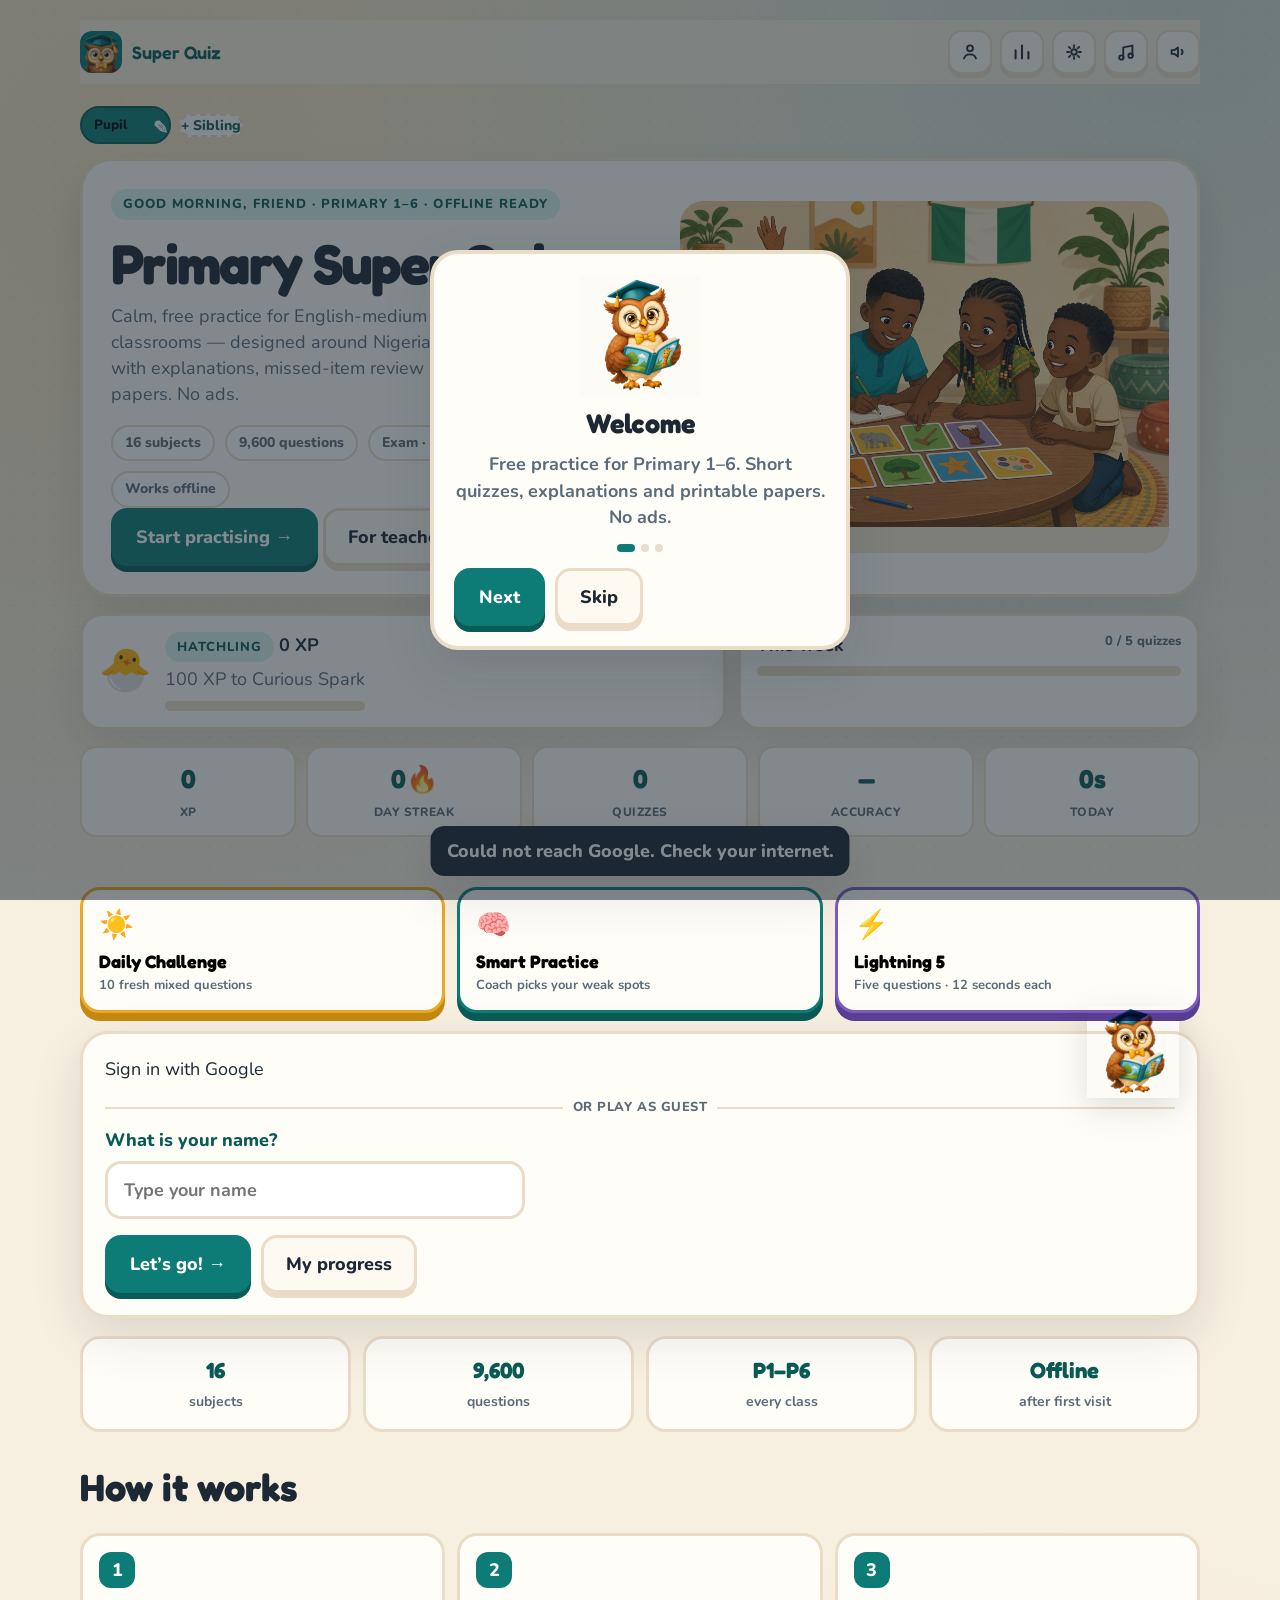
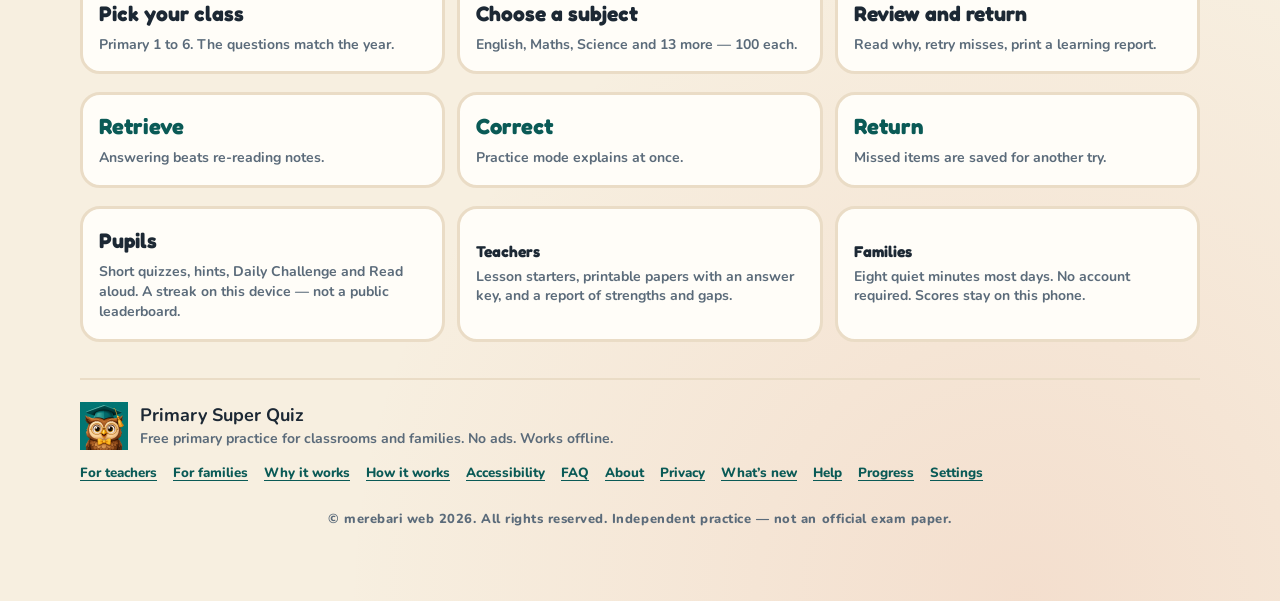
==== commit 02ee9a1f: "Add boot splash, app icons and toolbar marks Show a branded loading screen before the app hydrates a" ====
--- a/index.html
+++ b/index.html
@@ -3,8 +3,8 @@
 <head>
   <meta charset="UTF-8">
   <meta name="viewport" content="width=device-width, initial-scale=1, viewport-fit=cover">
-  <title>Primary Super Quiz · World-Class Primary 1–6 Practice for Classrooms & Homes</title>
-  <meta name="description" content="Free, classroom-ready English-medium primary practice for Primary 1–6 (ages 6–12): 16 subjects, 9,600 unique questions, learning science explanations, confidence calibration, spaced repetition flashcards, printable exam papers, and teacher diagnostic reports. Works 100% offline. No ads.">
+  <title>Primary Super Quiz · Primary 1–6 practice for classrooms</title>
+  <meta name="description" content="Free English-medium primary practice (Primary 1–6, ages 6–12): 16 subjects, 9,600 questions, explanations, printable papers and teacher reports. Designed for Nigerian classrooms. No ads. Works offline.">
   <meta name="author" content="merebari web">
   <meta name="copyright" content="© merebari web 2026. All rights reserved.">
   <meta name="theme-color" content="#0e7c76">
@@ -18,21 +18,23 @@
   <meta property="og:type" content="website">
   <meta property="og:locale" content="en_NG">
   <meta property="og:site_name" content="Primary Super Quiz">
-  <meta property="og:title" content="Primary Super Quiz · Primary 1–6 Practice for Classrooms & Homes">
-  <meta property="og:description" content="Free primary practice: 9,600 unique curriculum questions, explanations, spaced recall, confidence calibration, and printable teacher reports. Works offline. No ads.">
+  <meta property="og:title" content="Primary Super Quiz · Primary 1–6 practice">
+  <meta property="og:description" content="Free classroom practice: 9,600 questions, explanations, printable papers and learning reports. No ads. Works offline.">
   <meta property="og:url" content="https://merebari7-web.github.io/primary-super-quiz/">
   <meta property="og:image" content="https://merebari7-web.github.io/primary-super-quiz/images/og.jpg">
   <meta name="twitter:card" content="summary_large_image">
-  <meta name="twitter:title" content="Primary Super Quiz · Primary 1–6 Learning Practice">
-  <meta name="twitter:description" content="Free primary practice: 9,600 unique curriculum questions, printable papers, spaced recall, no ads, works offline.">
+  <meta name="twitter:title" content="Primary Super Quiz · Primary 1–6 practice">
+  <meta name="twitter:description" content="Free classroom practice: 9,600 questions, printable papers, no ads, works offline.">
   <meta name="twitter:image" content="https://merebari7-web.github.io/primary-super-quiz/images/og.jpg">
   <link rel="manifest" href="manifest.json">
-  <link rel="icon" href="images/favicon.png" type="image/png">
-  <link rel="apple-touch-icon" href="images/icon-192.png">
+  <link rel="icon" href="images/favicon-32.png" type="image/png" sizes="32x32">
+  <link rel="icon" href="images/favicon.png" type="image/png" sizes="48x48">
+  <link rel="icon" href="images/icon-192.png" type="image/png" sizes="192x192">
+  <link rel="apple-touch-icon" href="images/apple-touch.png" sizes="180x180">
   <link rel="preconnect" href="https://accounts.google.com">
   <link rel="preconnect" href="https://fonts.googleapis.com">
   <link rel="preconnect" href="https://fonts.gstatic.com" crossorigin>
-  <link href="https://fonts.googleapis.com/css2?family=Fredoka:wght@500;600;700&family=Lexend:wght@400;500;600;700&family=Nunito:wght@400;600;700;800;900&display=swap" rel="stylesheet">
+  <link href="https://fonts.googleapis.com/css2?family=Fredoka:wght@500;600;700&family=Nunito:wght@500;700;800&display=swap" rel="stylesheet">
   <link rel="stylesheet" href="css/style.css">
   <script type="application/ld+json">
   {
@@ -40,7 +42,7 @@
     "@type": "WebApplication",
     "name": "Primary Super Quiz",
     "url": "https://merebari7-web.github.io/primary-super-quiz/",
-    "description": "Free, scientifically grounded English-medium primary practice for Primary 1–6: 16 subjects, 9,600 unique questions, explanations, metacognitive calibration, and printable teacher reports.",
+    "description": "Free English-medium primary practice for Primary 1–6: 16 subjects, 9,600 questions, explanations and printable teacher reports.",
     "applicationCategory": "EducationalApplication",
     "operatingSystem": "Any",
     "inLanguage": "en-NG",
@@ -49,8 +51,7 @@
     "creator": { "@type": "Organization", "name": "merebari web" },
     "audience": [
       { "@type": "EducationalAudience", "educationalRole": "student" },
-      { "@type": "EducationalAudience", "educationalRole": "teacher" },
-      { "@type": "EducationalAudience", "educationalRole": "parent" }
+      { "@type": "EducationalAudience", "educationalRole": "teacher" }
     ]
   }
   </script>
@@ -61,62 +62,38 @@
     "mainEntity": [
       {
         "@type": "Question",
-        "name": "Is Primary Super Quiz free and accessible worldwide?",
-        "acceptedAnswer": { "@type": "Answer", "text": "Yes! Primary Super Quiz is completely free with no advertisements, no tracking, and works 100% offline after the initial visit. It is designed for classrooms and homes globally." }
+        "name": "Is Primary Super Quiz free?",
+        "acceptedAnswer": { "@type": "Answer", "text": "Yes. Pupils and teachers may use the live quiz. Do not copy or republish the questions or pictures." }
       },
       {
         "@type": "Question",
-        "name": "Does it work without an internet connection?",
-        "acceptedAnswer": { "@type": "Answer", "text": "Yes. The Progressive Web App (PWA) caches all 9,600 questions, audio sound synthesizers, and learning reports directly on your device." }
+        "name": "Does it work without internet?",
+        "acceptedAnswer": { "@type": "Answer", "text": "After the first visit, the app and saved questions stay on the device." }
       },
       {
         "@type": "Question",
-        "name": "What educational frameworks does Primary Super Quiz align with?",
-        "acceptedAnswer": { "@type": "Answer", "text": "It is aligned with the Nigerian NERDC curriculum and maps directly to Cambridge Primary, UK National Curriculum (KS1/KS2), US Common Core & NGSS, and the IB Primary Years Programme (PYP)." }
+        "name": "Is this an official exam?",
+        "acceptedAnswer": { "@type": "Answer", "text": "No. It is practice only, not an official NERDC or common-entrance paper." }
       }
     ]
   }
   </script>
 </head>
 <body>
-  <a class="skip-link" href="#app">Skip to main content</a>
-  
-  <!-- ==========================================================================
-       ANIMATED INITIAL LOADING / SPLASH SCREEN
-       ========================================================================== -->
-  <div id="initial-loader" class="initial-loader" aria-live="polite" aria-busy="true">
-    <div class="loader-card">
-      <div class="loader-mascot-box">
-        <img src="images/mascot.png" alt="Super Quiz Mascot" class="loader-mascot-img" onerror="this.style.display='none'; document.getElementById('loader-fallback').style.display='flex';">
-        <div id="loader-fallback" class="loader-mascot-emoji" style="display:none;">🦉</div>
-        <div class="loader-pulse-ring"></div>
-      </div>
-      <div class="loader-brand">
-        <h1 class="loader-title">PRIMARY SUPER QUIZ</h1>
-        <p class="loader-subtitle">Universal Primary 1–6 (Basic 1–6) Learning Practice</p>
-      </div>
-      <div class="loader-progress-wrap">
-        <div class="loader-progress-bar"></div>
-      </div>
-      <div id="loader-status" class="loader-status">
-        <span class="loader-spinner-icon">⚡</span>
-        <span id="loader-status-msg">Loading 9,600 questions across 16 subjects...</span>
-      </div>
-      <div class="loader-pill-row">
-        <span class="loader-badge"><span class="loader-badge-icon">🇳🇬</span> NERDC Aligned</span>
-        <span class="loader-badge"><span class="loader-badge-icon">🌍</span> Cambridge &amp; IB PYP</span>
-        <span class="loader-badge"><span class="loader-badge-icon">🧠</span> Learning Science</span>
-        <span class="loader-badge"><span class="loader-badge-icon">⚡</span> 100% Offline Ready</span>
-      </div>
+  <a class="skip-link" href="#app">Skip to content</a>
+  <div id="app" tabindex="-1">
+    <div class="boot-splash" role="status" aria-live="polite" aria-label="Loading Primary Super Quiz">
+      <img class="boot-mark" src="images/icon-192.png" alt="">
+      <p class="boot-title">Primary Super Quiz</p>
+      <p class="boot-sub">Getting the classroom ready…</p>
+      <div class="spinner" aria-hidden="true"></div>
     </div>
   </div>
-
-  <div id="app" tabindex="-1"></div>
   <canvas id="confetti" aria-hidden="true"></canvas>
   <noscript>
     <main class="wrap">
       <h1>Primary Super Quiz</h1>
-      <p>This educational practice platform requires JavaScript. Please enable JavaScript to access 9,600 unique Primary 1–6 practice questions and diagnostic learning tools.</p>
+      <p>This practice site needs JavaScript. Turn it on to play 9,600 Nigerian Primary 1–6 questions.</p>
     </main>
   </noscript>
   <script src="js/config.js"></script>
--- a/css/style.css
+++ b/css/style.css
@@ -1,1252 +1,1765 @@
-/* ==========================================================================
-   PRIMARY SUPER QUIZ - COMPREHENSIVE STYLESHEET
-   Universal Basic Education · NERDC Aligned · 100% Offline PWA
-   ========================================================================== */
-
 :root {
+  --cream: #f7efe0;
+  --paper: #fffaf1;
+  --ink: #1c2834;
+  --muted: #5b6b7a;
+  --line: #eadcc6;
   --teal: #0e7c76;
-  --teal-dark: #095450;
-  --teal-light: #15a19a;
-  --teal-soft: #e6f6f5;
+  --teal-dark: #0a5a56;
+  --teal-soft: #d7f1ee;
   --sun: #e9a825;
-  --sun-soft: #fef8eb;
+  --sun-soft: #ffe9b5;
   --coral: #e07a5f;
-  --coral-soft: #fbf0ec;
-  --emerald: #10b981;
-  --emerald-soft: #ecfdf5;
-  --sky: #0284c7;
-  --sky-soft: #e0f2fe;
-  --violet: #8b5cf6;
-  --violet-soft: #f5f3ff;
-
-  --bg: #f8fafc;
-  --surface: #ffffff;
-  --card: #ffffff;
-  --card-alt: #f1f5f9;
-  --ink: #0f172a;
-  --muted: #475569;
-  --line: #e2e8f0;
-
-  --font-display: 'Fredoka', 'Nunito', system-ui, sans-serif;
-  --font-body: 'Nunito', system-ui, sans-serif;
-
-  --shadow-sm: 0 1px 2px 0 rgba(0, 0, 0, 0.05);
-  --shadow-md: 0 4px 6px -1px rgba(0, 0, 0, 0.1), 0 2px 4px -2px rgba(0, 0, 0, 0.1);
-  --shadow-lg: 0 10px 15px -3px rgba(0, 0, 0, 0.1), 0 4px 6px -4px rgba(0, 0, 0, 0.1);
-  --radius-sm: 8px;
-  --radius-md: 12px;
-  --radius-lg: 18px;
-  --radius-pill: 9999px;
-}
-
-[data-theme="dark"] {
-  --bg: #0f172a;
-  --surface: #1e293b;
-  --card: #1e293b;
-  --card-alt: #334155;
-  --ink: #f8fafc;
-  --muted: #94a3b8;
-  --line: #334155;
-  --teal-soft: #134e4a;
-  --sun-soft: #78350f;
-  --coral-soft: #7c2d12;
-}
-
-[data-theme="solar"] {
-  --bg: #000000;
-  --surface: #121212;
-  --card: #1c1c1c;
-  --card-alt: #2a2a2a;
-  --ink: #ffffff;
-  --muted: #e2e8f0;
-  --line: #facc15;
-  --teal: #facc15;
-  --teal-soft: #422006;
-}
-
-[data-theme="sepia"] {
-  --bg: #fbf7ee;
-  --surface: #f4ecd8;
-  --card: #f4ecd8;
-  --card-alt: #e8dcc4;
-  --ink: #433422;
-  --muted: #79664e;
-  --line: #d8c8ab;
-}
-
-[data-theme="mint"] {
-  --bg: #f0fdf4;
-  --surface: #ffffff;
-  --card: #ffffff;
-  --card-alt: #dcfce7;
-  --ink: #064e3b;
-  --muted: #047857;
-  --line: #bbf7d0;
-  --teal: #059669;
-}
-
-[data-theme="violet"] {
-  --bg: #0b0f19;
-  --surface: #131827;
-  --card: #1a2238;
-  --card-alt: #242f4c;
-  --ink: #f1f5f9;
-  --muted: #94a3b8;
-  --line: #2e3c63;
-  --teal: #8b5cf6;
-}
-
-[data-font="lexend"] { --font-body: 'Lexend', sans-serif; --font-display: 'Lexend', sans-serif; }
-[data-font="sans"] { --font-body: system-ui, -apple-system, sans-serif; --font-display: system-ui, sans-serif; }
-[data-font="serif"] { --font-body: 'Georgia', 'Times New Roman', serif; --font-display: 'Georgia', serif; }
+  --coral-soft: #fde4dc;
+  --leaf: #3d8b6e;
+  --sky: #3d8ea8;
+  --indigo: #3d4f8b;
+  --card: #fffdf8;
+  --shadow: 0 18px 50px rgba(28, 40, 52, 0.12);
+  --radius: 22px;
+  --font-ui: "Nunito", "Segoe UI", "Helvetica Neue", sans-serif;
+  --font-display: "Fredoka", "Trebuchet MS", "Segoe UI", sans-serif;
+}
 
 * { box-sizing: border-box; margin: 0; padding: 0; }
 
-body {
-  font-family: var(--font-body);
-  background: var(--bg);
+html { scroll-behavior: smooth; }
+html, body {
+  min-height: 100%;
+  background: var(--cream);
   color: var(--ink);
-  line-height: 1.5;
-  -webkit-font-smoothing: antialiased;
-}
-
+  font-family: var(--font-ui);
+  font-size: 18px;
+  line-height: 1.45;
+}
+::selection { background: var(--teal-soft); color: var(--teal-dark); }
+:focus-visible {
+  outline: 3px solid var(--teal);
+  outline-offset: 3px;
+}
 .skip-link {
   position: absolute;
-  top: -100px;
-  left: 16px;
+  left: 12px;
+  top: -48px;
+  z-index: 200;
   background: var(--teal);
   color: #fff;
-  padding: 8px 16px;
-  border-radius: var(--radius-sm);
-  z-index: 100000;
+  font-weight: 800;
+  padding: 10px 14px;
+  border-radius: 12px;
+}
+.skip-link:focus { top: 12px; }
+
+body {
+  background-image:
+    radial-gradient(circle at 12% 8%, rgba(233, 168, 37, 0.18), transparent 32%),
+    radial-gradient(circle at 92% 0%, rgba(14, 124, 118, 0.16), transparent 34%),
+    radial-gradient(circle at 80% 100%, rgba(224, 122, 95, 0.14), transparent 28%);
+}
+
+body::before {
+  content: "";
+  position: fixed;
+  inset: 0;
+  pointer-events: none;
+  background-image: radial-gradient(rgba(28, 40, 52, 0.045) 1px, transparent 1px);
+  background-size: 22px 22px;
+  z-index: 0;
+}
+
+#app { position: relative; z-index: 1; min-height: 100vh; }
+
+.boot-splash {
+  min-height: 100vh;
+  min-height: 100dvh;
+  display: grid;
+  place-items: center;
+  align-content: center;
+  gap: 10px;
+  text-align: center;
+  padding: 32px 20px;
+}
+.boot-mark {
+  width: 112px;
+  height: 112px;
+  border-radius: 28px;
+  object-fit: cover;
+  box-shadow: var(--shadow);
+}
+.boot-title {
+  font-family: var(--font-display);
+  font-size: 28px;
+  color: var(--teal-dark);
   font-weight: 700;
-  text-decoration: none;
-}
-.skip-link:focus { top: 16px; }
-
-#confetti {
-  position: fixed;
-  top: 0; left: 0;
-  width: 100vw; height: 100vh;
+}
+.boot-sub {
+  color: var(--muted);
+  font-weight: 700;
+  font-size: 16px;
+}
+@media (prefers-color-scheme: dark) {
+  html:not([data-theme="light"]) .boot-title { color: #3ecfc6; }
+}
+
+button, input { font-family: inherit; }
+
+button {
+  cursor: pointer;
+  border: 0;
+  background: none;
+}
+
+img, canvas#confetti {
+  max-width: 100%;
+  display: block;
+  -webkit-user-drag: none;
+  user-select: none;
+  -webkit-user-select: none;
+  -webkit-touch-callout: none;
   pointer-events: none;
-  z-index: 9999;
+}
+.hero-art::after {
+  content: "";
+  position: absolute;
+  inset: 0;
 }
 
 .wrap {
-  width: 100%;
-  max-width: 1080px;
+  width: min(1120px, calc(100% - 32px));
   margin: 0 auto;
-  padding: 16px 20px 48px;
-}
-
-/* Header & Top Bar */
+  padding: max(20px, env(safe-area-inset-top)) 0 max(64px, env(safe-area-inset-bottom));
+}
+
 .topbar {
   display: flex;
+  align-items: center;
   justify-content: space-between;
-  align-items: center;
-  padding: 12px 0 16px;
-  border-bottom: 2px solid var(--line);
-  margin-bottom: 24px;
+  gap: 12px;
+  margin-bottom: 22px;
+  position: sticky;
+  top: 0;
+  z-index: 30;
+  padding: 10px 0;
+  background: color-mix(in srgb, var(--cream) 88%, transparent);
+  backdrop-filter: blur(12px);
 }
 
 .brand {
   display: flex;
   align-items: center;
   gap: 10px;
-  cursor: pointer;
-}
-.brand img { width: 34px; height: 34px; border-radius: 8px; }
-.brand span { font-family: var(--font-display); font-size: 1.4rem; font-weight: 700; color: var(--teal); }
-
-.top-actions {
-  display: flex;
+  font-family: var(--font-display);
+  font-weight: 600;
+  color: var(--teal-dark);
+}
+
+.mascot-float,
+.cert-owl,
+.result img {
+  mix-blend-mode: multiply;
+}
+.brand img { width: 42px; height: 42px; object-fit: cover; border-radius: 12px; }
+.ico-svg { width: 22px; height: 22px; display: block; }
+
+.icon-btn {
+  width: 44px;
+  height: 44px;
+  border-radius: 14px;
+  background: var(--paper);
+  border: 2px solid var(--line);
+  color: var(--ink);
+  display: grid;
+  place-items: center;
+  font-size: 18px;
+  box-shadow: 0 4px 0 var(--line);
+}
+
+.icon-btn:hover { transform: translateY(-1px); }
+.icon-btn:active { transform: translateY(2px); box-shadow: none; }
+.icon-btn.off { opacity: 0.38; }
+
+.ghost-row { display: flex; gap: 8px; align-items: center; }
+
+/* HOME */
+.hero {
+  display: grid;
+  grid-template-columns: 1.05fr 0.95fr;
+  gap: 28px;
+  align-items: center;
+  background: var(--card);
+  border: 3px solid #f0e2c8;
+  border-radius: 32px;
+  padding: 28px;
+  box-shadow: var(--shadow);
+}
+
+.kicker {
+  display: inline-flex;
   align-items: center;
   gap: 8px;
-  flex-wrap: wrap;
-}
-
-.icon-btn {
-  background: var(--surface);
-  border: 1.5px solid var(--line);
+  background: var(--teal-soft);
+  color: var(--teal-dark);
+  font-weight: 800;
+  font-size: 13px;
+  letter-spacing: 0.08em;
+  text-transform: uppercase;
+  padding: 6px 12px;
+  border-radius: 999px;
+  margin-bottom: 14px;
+}
+
+h1 {
+  font-family: var(--font-display);
+  font-size: clamp(34px, 5vw, 56px);
+  line-height: 1.05;
+  letter-spacing: -0.03em;
+  margin-bottom: 10px;
+}
+
+.lead { color: var(--muted); font-size: 18px; max-width: 42ch; }
+
+.hero-art {
+  position: relative;
+  border-radius: 24px;
+  overflow: hidden;
+  background: #f3e6cf;
+  min-height: 260px;
+}
+
+.hero-art img {
+  width: 100%;
+  height: 100%;
+  object-fit: cover;
+  min-height: 260px;
+}
+
+.home-panel {
+  margin-top: 18px;
+  background: var(--card);
+  border: 3px solid var(--line);
+  border-radius: 28px;
+  padding: 22px;
+  box-shadow: var(--shadow);
+}
+
+label.field {
+  display: block;
+  font-weight: 800;
+  margin-bottom: 8px;
+  color: var(--teal-dark);
+}
+
+input[type="text"] {
+  width: 100%;
+  max-width: 420px;
+  border: 3px solid var(--line);
+  background: #fff;
+  border-radius: 16px;
+  padding: 14px 16px;
+  font-size: 18px;
+  font-weight: 700;
   color: var(--ink);
-  padding: 6px 12px;
-  border-radius: var(--radius-md);
-  font-size: 1rem;
-  font-weight: 700;
-  cursor: pointer;
-  display: inline-flex;
-  align-items: center;
-  justify-content: center;
-  transition: all 0.15s ease;
-}
-.icon-btn:hover { background: var(--card-alt); border-color: var(--teal); }
-
-.crumbs {
-  display: flex;
-  align-items: center;
-  gap: 6px;
-  font-size: 0.88rem;
-  color: var(--muted);
-  margin-bottom: 16px;
-}
-.crumbs button {
-  background: none;
-  border: none;
-  color: var(--teal);
-  font-weight: 700;
-  cursor: pointer;
-  padding: 0;
-}
-.crumbs button:hover { text-decoration: underline; }
-
-/* Buttons & Chips */
+  outline: none;
+}
+
+input[type="text"]:focus { border-color: var(--teal); box-shadow: 0 0 0 4px var(--teal-soft); }
+
 .btn {
   display: inline-flex;
   align-items: center;
   justify-content: center;
   gap: 8px;
-  font-family: var(--font-body);
-  font-size: 0.95rem;
+  border-radius: 16px;
+  padding: 14px 22px;
+  font-weight: 800;
+  font-size: 18px;
+  border: 3px solid transparent;
+  transition: transform 0.12s ease, box-shadow 0.12s ease;
+}
+
+.btn:hover { transform: translateY(-2px); }
+.btn:active { transform: translateY(1px); }
+
+.btn-primary {
+  background: var(--teal);
+  color: white;
+  box-shadow: 0 6px 0 var(--teal-dark);
+}
+
+.btn-primary:hover { background: #109089; }
+
+.btn-sun {
+  background: var(--sun);
+  color: #3b2a08;
+  box-shadow: 0 6px 0 #c48912;
+}
+
+.btn-ghost {
+  background: var(--paper);
+  border-color: var(--line);
+  color: var(--ink);
+  box-shadow: 0 5px 0 var(--line);
+}
+
+.btn-coral {
+  background: var(--coral);
+  color: white;
+  box-shadow: 0 6px 0 #c45d45;
+}
+
+.stats {
+  display: flex;
+  flex-wrap: wrap;
+  gap: 10px;
+  margin-top: 18px;
+}
+
+.chip {
+  background: #fff;
+  border: 2px solid var(--line);
+  border-radius: 999px;
+  padding: 6px 12px;
+  font-size: 14px;
+  font-weight: 800;
+  color: var(--muted);
+}
+
+.mascot-float {
+  width: 92px;
+  position: absolute;
+  right: 18px;
+  top: -28px;
+  filter: drop-shadow(0 10px 16px rgba(0,0,0,.12));
+}
+
+.panel-rel { position: relative; }
+
+/* GRADE / SUBJECT CARDS */
+.section-title {
+  font-family: var(--font-display);
+  font-size: clamp(26px, 4vw, 38px);
+  margin: 8px 0 6px;
+}
+
+.sub { color: var(--muted); margin-bottom: 22px; }
+
+.grid-grades {
+  display: grid;
+  grid-template-columns: repeat(3, 1fr);
+  gap: 16px;
+}
+
+.grid-subjects {
+  display: grid;
+  grid-template-columns: repeat(auto-fill, minmax(210px, 1fr));
+  gap: 14px;
+}
+.subj-wrap {
+  position: relative;
+  min-width: 0;
+  display: flex;
+}
+.subj-wrap .subject-card { width: 100%; }
+.subject-card { min-height: 118px; padding: 16px; }
+.subject-card h3 { font-size: 18px; line-height: 1.2; }
+.mastery {
+  height: 6px;
+  border-radius: 99px;
+  background: var(--line);
+  margin-top: 10px;
+  overflow: hidden;
+}
+.mastery > i {
+  display: block;
+  height: 100%;
+  background: var(--accent, var(--teal));
+  border-radius: inherit;
+}
+.length-grid {
+  display: grid;
+  grid-template-columns: repeat(auto-fit, minmax(150px, 1fr));
+  gap: 12px;
+  margin: 18px 0 8px;
+}
+.length-btn {
+  flex-direction: column;
+  min-height: 96px;
+  gap: 4px;
+}
+.length-btn strong { font-size: 28px; font-family: var(--font-display); }
+.length-btn em {
+  font-style: normal;
+  font-size: 12px;
+  font-weight: 800;
+  color: var(--muted);
+}
+.length-btn.btn-primary em { color: inherit; opacity: 0.85; }
+
+.card-btn {
+  text-align: left;
+  background: var(--card);
+  border: 3px solid var(--line);
+  border-radius: var(--radius);
+  padding: 20px;
+  box-shadow: 0 10px 0 rgba(234, 220, 198, 0.8);
+  min-height: 132px;
+  color: inherit;
+  width: 100%;
+}
+
+.card-btn:hover { transform: translateY(-3px); }
+.card-btn:active { transform: translateY(4px); box-shadow: none; }
+
+.grade-no {
+  font-family: var(--font-display);
+  font-size: 42px;
+  line-height: 1;
+  margin-bottom: 6px;
+}
+.grade-meta {
+  font-size: 13px;
+  font-weight: 800;
+  color: var(--teal-dark);
+  margin-top: 8px;
+}
+
+.card-btn h3 {
+  font-family: var(--font-display);
+  font-size: 24px;
+  margin-bottom: 4px;
+}
+
+.card-btn p { color: var(--muted); font-size: 15px; }
+
+.g1 { --accent: var(--coral); }
+.g2 { --accent: var(--sun); }
+.g3 { --accent: var(--leaf); }
+.g4 { --accent: var(--teal); }
+.g5 { --accent: var(--sky); }
+.g6 { --accent: var(--indigo); }
+
+.grade-no, .subj-icon { color: var(--accent); }
+
+.subj-icon {
+  width: 52px;
+  height: 52px;
+  border-radius: 16px;
+  display: grid;
+  place-items: center;
+  background: color-mix(in srgb, var(--accent) 16%, white);
+  font-size: 26px;
+  margin-bottom: 12px;
+}
+
+.mix-card {
+  grid-column: 1 / -1;
+  display: flex;
+  align-items: center;
+  justify-content: space-between;
+  gap: 16px;
+  background: linear-gradient(135deg, #0e7c76, #3d8b6e);
+  color: white;
+  border-color: #0a5a56;
+  box-shadow: 0 10px 0 #0a5a56;
+}
+
+.mix-card p { color: rgba(255,255,255,.85); }
+.mix-card h3 { font-size: 28px; }
+
+.teacher-row {
+  margin-top: 22px;
+  padding: 16px;
+  border: 2px dashed var(--line);
+  border-radius: 18px;
+  display: flex;
+  flex-wrap: wrap;
+  gap: 12px;
+  align-items: center;
+  justify-content: space-between;
+  background: rgba(255,255,255,.45);
+}
+
+/* QUIZ */
+.quiz-head {
+  display: flex;
+  align-items: center;
+  justify-content: space-between;
+  gap: 12px;
+  margin-bottom: 14px;
+}
+
+.progress-meta {
+  font-weight: 800;
+  color: var(--teal-dark);
+}
+
+.bar {
+  height: 12px;
+  background: #efe3cf;
+  border-radius: 999px;
+  overflow: hidden;
+  margin-bottom: 18px;
+}
+
+.bar > span {
+  display: block;
+  height: 100%;
+  background: linear-gradient(90deg, var(--teal), #49c2a5);
+  border-radius: 999px;
+  width: 0;
+  transition: width 0.35s ease;
+}
+
+.q-card {
+  background: var(--card);
+  border: 3px solid var(--line);
+  border-radius: 28px;
+  padding: 26px 24px 22px;
+  box-shadow: var(--shadow);
+}
+
+.q-label {
+  font-size: 13px;
+  font-weight: 800;
+  letter-spacing: 0.08em;
+  text-transform: uppercase;
+  color: var(--teal);
+  margin-bottom: 10px;
+}
+
+.question {
+  font-family: var(--font-display);
+  font-size: clamp(22px, 3.4vw, 32px);
+  line-height: 1.25;
+  margin-bottom: 18px;
+}
+
+.options { display: grid; gap: 10px; }
+
+.opt {
+  display: flex;
+  align-items: center;
+  gap: 12px;
+  width: 100%;
+  text-align: left;
+  background: #fff;
+  border: 3px solid var(--line);
+  border-radius: 16px;
+  padding: 12px 14px;
+  font-size: 18px;
   font-weight: 700;
-  padding: 10px 20px;
-  border-radius: var(--radius-md);
-  border: 2px solid transparent;
-  cursor: pointer;
-  transition: all 0.15s ease;
-  text-decoration: none;
-}
-.btn-sm { padding: 6px 12px; font-size: 0.85rem; }
-.btn-primary { background: var(--teal); color: #ffffff; border-color: var(--teal); }
-.btn-primary:hover { background: var(--teal-dark); }
-.btn-sun { background: var(--sun); color: #000000; border-color: var(--sun); }
-.btn-sun:hover { background: #d99b1a; }
-.btn-coral { background: var(--coral); color: #ffffff; border-color: var(--coral); }
-.btn-coral:hover { background: #cf674b; }
-.btn-ghost { background: var(--surface); color: var(--ink); border-color: var(--line); }
-.btn-ghost:hover { background: var(--card-alt); border-color: var(--teal); }
-
-.chip-group { display: flex; gap: 8px; flex-wrap: wrap; margin-bottom: 16px; }
-.chip {
-  background: var(--surface);
-  border: 1.5px solid var(--line);
   color: var(--ink);
-  padding: 6px 14px;
-  border-radius: var(--radius-pill);
-  font-size: 0.85rem;
+  box-shadow: 0 4px 0 var(--line);
+}
+
+.opt:hover:not(:disabled) { border-color: var(--teal); }
+
+.opt:disabled { cursor: default; }
+
+.badge {
+  width: 36px;
+  height: 36px;
+  flex: 0 0 36px;
+  border-radius: 12px;
+  background: var(--sun-soft);
+  color: #6a4a10;
+  display: grid;
+  place-items: center;
+  font-weight: 800;
+}
+
+.opt.correct {
+  background: #e5f7ee;
+  border-color: #2f9e68;
+  box-shadow: 0 4px 0 #2f9e68;
+}
+
+.opt.wrong {
+  background: #fde8e4;
+  border-color: #d4573e;
+  box-shadow: 0 4px 0 #d4573e;
+}
+
+.opt.dim { opacity: 0.55; }
+
+.feedback {
+  margin-top: 16px;
+  padding: 14px 16px;
+  border-radius: 16px;
   font-weight: 700;
-  cursor: pointer;
-  transition: all 0.15s ease;
-}
-.chip:hover { border-color: var(--teal); }
-.chip.on { background: var(--teal); color: #ffffff; border-color: var(--teal); }
-
-/* Hero & Stats */
-.hero {
-  display: grid;
-  grid-template-columns: 1.3fr 1fr;
-  gap: 24px;
-  background: var(--surface);
+}
+
+.feedback.ok { background: #e5f7ee; color: #1e6b45; }
+.feedback.no { background: #fde8e4; color: #8a2f1f; }
+
+.quiz-actions {
+  display: flex;
+  justify-content: flex-end;
+  margin-top: 16px;
+}
+
+/* RESULTS */
+.result {
+  text-align: center;
+  background: var(--card);
+  border: 3px solid var(--line);
+  border-radius: 32px;
+  padding: 36px 22px;
+  box-shadow: var(--shadow);
+}
+
+.result img.trophy { width: min(180px, 50vw); margin: 0 auto 8px; }
+.result img.stars { width: min(280px, 70vw); margin: 0 auto 8px; }
+
+.score-num {
+  font-family: var(--font-display);
+  font-size: clamp(40px, 8vw, 72px);
+  line-height: 1;
+}
+
+.letter-mark {
+  width: 72px;
+  height: 72px;
+  margin: 10px auto 4px;
+  display: grid;
+  place-items: center;
+  border-radius: 20px;
+  background: var(--teal);
+  color: #fff;
+  font-family: var(--font-display);
+  font-size: 36px;
+  line-height: 1;
+  box-shadow: 0 8px 0 var(--teal-dark);
+}
+.letter-label {
+  font-weight: 800;
+  color: var(--teal-dark);
+  margin-bottom: 8px;
+}
+.metric-grid {
+  display: grid;
+  grid-template-columns: repeat(4, 1fr);
+  gap: 8px;
+  margin: 14px 0 10px;
+  text-align: center;
+}
+.metric-grid div {
+  background: var(--paper);
   border: 2px solid var(--line);
-  border-radius: var(--radius-lg);
-  padding: 32px;
-  margin-bottom: 24px;
-  box-shadow: var(--shadow-sm);
+  border-radius: 16px;
+  padding: 10px 6px;
+}
+.metric-grid b {
+  display: block;
+  font-family: var(--font-display);
+  font-size: 22px;
+}
+.metric-grid span {
+  font-size: 12px;
+  font-weight: 800;
+  color: var(--muted);
+}
+.setup-meta {
+  display: flex;
+  flex-wrap: wrap;
+  gap: 8px;
+  margin-top: 12px;
+}
+.setup-meta span {
+  background: var(--teal-soft);
+  color: var(--teal-dark);
+  font-weight: 800;
+  font-size: 13px;
+  padding: 6px 10px;
+  border-radius: 999px;
+}
+.set-head {
+  margin: 28px 0 8px;
+  font-weight: 800;
+  font-size: 13px;
+  letter-spacing: 0.08em;
+  text-transform: uppercase;
+  color: var(--teal-dark);
+}
+.empty-state {
+  background: var(--card);
+  border: 2px dashed var(--line);
+  border-radius: 22px;
+  padding: 22px 18px;
+  text-align: center;
+  margin: 8px 0 18px;
+}
+.empty-state strong { display: block; font-size: 20px; margin-bottom: 6px; }
+.empty-state p { color: var(--muted); font-weight: 700; margin-bottom: 14px; }
+
+.score-msg { color: var(--muted); max-width: 40ch; margin: 8px auto 22px; }
+
+.actions {
+  display: flex;
+  flex-wrap: wrap;
+  gap: 10px;
+  justify-content: center;
+}
+
+/* REVIEW */
+.review-item {
+  background: var(--card);
+  border: 2px solid var(--line);
+  border-radius: 18px;
+  padding: 16px;
+  margin-bottom: 12px;
+}
+
+.review-item h4 { margin-bottom: 8px; }
+.tag {
+  display: inline-block;
+  font-size: 12px;
+  font-weight: 800;
+  padding: 3px 8px;
+  border-radius: 999px;
+  margin-bottom: 8px;
+}
+.tag.ok { background: #e5f7ee; color: #1e6b45; }
+.tag.no { background: #fde8e4; color: #8a2f1f; }
+.review-opts { display: grid; gap: 6px; margin: 8px 0 4px; }
+.rev-opt {
+  display: flex;
+  gap: 8px;
+  align-items: flex-start;
+  padding: 8px 10px;
+  border-radius: 12px;
+  border: 2px solid var(--line);
+  background: var(--paper);
+  font-size: 15px;
+}
+.rev-opt b {
+  flex: 0 0 22px;
+  color: var(--muted);
+}
+.rev-opt.good { border-color: #1e6b45; background: #e5f7ee; }
+.rev-opt.bad { border-color: #8a2f1f; background: #fde8e4; }
+
+/* CERTIFICATE */
+.certificate {
+  background: #fffdf6;
+  border: 10px double #0e7c76;
+  border-radius: 12px;
+  padding: 36px 28px;
+  text-align: center;
+  position: relative;
+  overflow: hidden;
+}
+
+.certificate::before, .certificate::after {
+  content: "";
+  position: absolute;
+  width: 140px; height: 140px;
+  border-radius: 50%;
+  background: rgba(233, 168, 37, 0.16);
+}
+.certificate::before { top: -50px; left: -40px; }
+.certificate::after { bottom: -60px; right: -30px; background: rgba(14,124,118,.14); }
+
+.cert-inner { position: relative; }
+.cert-kicker { letter-spacing: 0.28em; text-transform: uppercase; font-weight: 800; color: var(--teal); font-size: 12px; }
+.certificate h2 {
+  font-family: var(--font-display);
+  font-size: clamp(28px, 5vw, 44px);
+  margin: 8px 0 4px;
+}
+.script-name {
+  font-family: "Georgia", "Times New Roman", serif;
+  font-size: clamp(28px, 5vw, 42px);
+  color: var(--coral);
+  margin: 10px 0;
+}
+.cert-owl { width: 110px; margin: 0 auto 8px; }
+.cert-grade {
+  width: 64px;
+  height: 64px;
+  margin: 12px auto 4px;
+  display: grid;
+  place-items: center;
+  border-radius: 18px;
+  background: var(--teal);
+  color: #fff;
+  font-family: var(--font-display);
+  font-size: 32px;
+  box-shadow: 0 6px 0 var(--teal-dark);
+}
+
+/* PRINT EXAM */
+.exam {
+  background: white;
+  color: #111;
+  padding: 8px;
+}
+.exam-head { text-align: center; margin-bottom: 16px; border-bottom: 2px solid #111; padding-bottom: 10px; }
+.exam-block {
+  margin: 18px 0 10px;
+  border-bottom: 1px solid #ccc;
+  padding-bottom: 4px;
+}
+.exam h2 { font-family: var(--font-display); }
+.exam-q { margin: 0 0 16px; page-break-inside: avoid; }
+.exam-q p { font-weight: 700; margin-bottom: 6px; }
+.exam-opt { margin-left: 8px; }
+.exam-meta { display: flex; justify-content: space-between; gap: 12px; font-size: 14px; margin: 8px 0 16px; }
+.answer-key { page-break-before: always; }
+.key-grid { display: grid; grid-template-columns: repeat(2, 1fr); gap: 8px 18px; font-size: 14px; }
+
+#confetti {
+  position: fixed;
+  inset: 0;
+  width: 100%;
+  height: 100%;
+  pointer-events: none;
+  z-index: 50;
+}
+
+.sr-only {
+  position: absolute;
+  width: 1px; height: 1px;
+  overflow: hidden;
+  clip: rect(0 0 0 0);
+}
+
+@media (max-width: 800px) {
+  .hero { grid-template-columns: 1fr; padding: 18px; }
+  .hero-art { order: -1; }
+  .grid-grades, .grid-subjects { grid-template-columns: 1fr 1fr; }
+  .mix-card { flex-direction: column; align-items: flex-start; }
+}
+
+@media (max-width: 520px) {
+  .grid-grades { grid-template-columns: 1fr; }
+  .wrap { width: min(1080px, calc(100% - 20px)); padding-top: 16px; }
+  .opt { font-size: 16px; }
+}
+
+@media print {
+  body { background: white; }
+  body::before, #confetti, .no-print, .loading-overlay, .boot-splash, .fav-pin { display: none !important; }
+  .wrap { width: 100%; padding: 0; }
+  .certificate { box-shadow: none; }
+}
+
+.loading-overlay {
+  position: fixed;
+  inset: 0;
+  z-index: 90;
+  display: grid;
+  place-items: center;
+  align-content: center;
+  gap: 14px;
+  background: color-mix(in srgb, var(--cream) 88%, transparent);
+  backdrop-filter: blur(8px);
+  font-weight: 800;
+  color: var(--teal-dark);
+  text-align: center;
+  padding: 24px;
+}
+.loading-overlay .boot-mark { width: 72px; height: 72px; border-radius: 20px; }
+.loading-overlay p { margin: 0; max-width: 22em; }
+.spinner {
+  width: 42px;
+  height: 42px;
+  border: 4px solid var(--line);
+  border-top-color: var(--teal);
+  border-radius: 50%;
+  animation: psq-spin .7s linear infinite;
+}
+@keyframes psq-spin { to { transform: rotate(360deg); } }
+html.calm .spinner { animation: none; opacity: 0.7; }
+
+@media (prefers-reduced-motion: reduce) {
+  * { transition: none !important; animation: none !important; }
+}
+
+html[data-theme="dark"] {
+  --cream: #121820;
+  --paper: #1b2430;
+  --ink: #e8eef4;
+  --muted: #9aabbb;
+  --line: #2c3a4a;
+  --teal: #3ecfc6;
+  --teal-dark: #1a8f88;
+  --teal-soft: #163a3a;
+  --sun: #f0b83a;
+  --sun-soft: #3a2f14;
+  --coral: #f08a72;
+  --coral-soft: #3a221c;
+  --leaf: #5cbc96;
+  --sky: #6eb8ce;
+  --indigo: #8aa0e0;
+  --card: #18222e;
+  --shadow: 0 18px 50px rgba(0, 0, 0, 0.35);
+}
+html[data-theme="dark"] body {
+  background-image:
+    radial-gradient(circle at 12% 8%, rgba(62, 207, 198, 0.1), transparent 32%),
+    radial-gradient(circle at 92% 0%, rgba(240, 184, 58, 0.08), transparent 34%);
+}
+html[data-theme="dark"] .hero-art { background: #243140; }
+html[data-theme="dark"] input[type="text"],
+html[data-theme="dark"] .opt { background: #121820; color: var(--ink); }
+html[data-theme="dark"] .opt.correct { background: #143326; }
+html[data-theme="dark"] .opt.wrong { background: #3a1c18; }
+html[data-theme="dark"] .certificate { background: #18222e; }
+html[data-theme="dark"] .rev-opt.good { background: #143326; }
+html[data-theme="dark"] .rev-opt.bad { background: #3a1c18; }
+html[data-theme="dark"] .fav-pin.on { color: var(--sun); }
+
+html.large { font-size: 22px; }
+html.readable, html.readable body { letter-spacing: 0.02em; line-height: 1.7; }
+html.readable .question, html.readable .prose, html.readable .feedback { line-height: 1.65; }
+html.readable .opt { line-height: 1.5; }
+.explain-label { margin: 8px 0 0; }
+.explain-label .kicker { display: block; margin-bottom: 4px; }
+
+.home-stats {
+  display: grid;
+  grid-template-columns: repeat(5, 1fr);
+  gap: 10px;
+  margin: 16px 0 4px;
+}
+.stat-tile {
+  background: var(--card);
+  border: 2px solid var(--line);
+  border-radius: 16px;
+  padding: 12px;
+  text-align: center;
+}
+.stat-tile b {
+  display: block;
+  font-family: var(--font-display);
+  font-size: 26px;
+  color: var(--teal-dark);
+}
+.stat-tile span { font-size: 12px; font-weight: 800; color: var(--muted); letter-spacing: .04em; text-transform: uppercase; }
+
+.home-actions { display: flex; flex-wrap: wrap; gap: 10px; margin-top: 16px; }
+
+.filter-row {
+  display: flex;
+  flex-wrap: wrap;
+  gap: 8px;
+  margin-bottom: 16px;
+}
+.filter-chip {
+  border: 2px solid var(--line);
+  background: var(--paper);
+  border-radius: 999px;
+  padding: 6px 12px;
+  font-weight: 800;
+  font-size: 14px;
+  color: var(--muted);
+}
+.filter-chip.on {
+  background: var(--teal);
+  color: white;
+  border-color: var(--teal-dark);
+}
+
+.mode-grid {
+  display: grid;
+  grid-template-columns: repeat(3, 1fr);
+  gap: 12px;
+  margin: 8px 0 18px;
+}
+.mode-card {
+  text-align: left;
+  background: var(--card);
+  border: 3px solid var(--line);
+  border-radius: 18px;
+  padding: 14px;
+  box-shadow: 0 6px 0 var(--line);
+}
+.mode-card.on {
+  border-color: var(--teal);
+  box-shadow: 0 6px 0 var(--teal-dark);
+}
+.mode-card h4 { font-family: var(--font-display); margin-bottom: 4px; }
+.mode-card p { font-size: 13px; color: var(--muted); }
+
+.timer-wrap {
+  display: flex;
   align-items: center;
-}
-.hero h1 { font-family: var(--font-display); font-size: 2.3rem; line-height: 1.15; color: var(--ink); margin-bottom: 10px; }
-.hero .lead { color: var(--muted); font-size: 1.05rem; line-height: 1.5; }
-.hero-art { position: relative; border-radius: var(--radius-md); overflow: hidden; }
-.hero-art img { width: 100%; height: auto; display: block; border-radius: var(--radius-md); }
-.art-badge {
-  position: absolute; bottom: 12px; right: 12px;
-  background: rgba(15, 23, 42, 0.85); color: #ffffff;
-  padding: 6px 12px; border-radius: var(--radius-pill);
-  font-size: 0.78rem; font-weight: 800; backdrop-filter: blur(4px);
-}
-
-.kicker { text-transform: uppercase; letter-spacing: 0.08em; font-size: 0.78rem; font-weight: 800; color: var(--teal); margin-bottom: 6px; }
-.section-title { font-family: var(--font-display); font-size: 1.7rem; color: var(--ink); margin-bottom: 6px; }
-.sub { color: var(--muted); font-size: 0.95rem; margin-bottom: 20px; }
-
-.home-stats {
-  display: grid;
-  grid-template-columns: repeat(auto-fit, minmax(130px, 1fr));
-  gap: 12px;
-  margin-bottom: 28px;
-}
-.stat-tile {
-  background: var(--surface);
-  border: 1.5px solid var(--line);
-  border-radius: var(--radius-md);
-  padding: 14px;
+  gap: 8px;
+  font-weight: 800;
+  color: var(--teal-dark);
+}
+.timer-wrap.warn { color: var(--coral); }
+.combo {
+  background: var(--sun-soft);
+  color: #6a4a10;
+  font-weight: 800;
+  font-size: 13px;
+  padding: 4px 10px;
+  border-radius: 999px;
+}
+
+.lifelines { display: flex; gap: 8px; margin-top: 12px; flex-wrap: wrap; }
+.life {
+  border: 2px solid var(--line);
+  background: var(--paper);
+  border-radius: 12px;
+  padding: 8px 12px;
+  font-weight: 800;
+  font-size: 14px;
+}
+.life:disabled { opacity: .4; }
+.life-speak {
+  background: var(--teal-soft);
+  border-color: var(--teal);
+  color: var(--teal-dark);
+}
+
+.dash-grid {
+  display: grid;
+  grid-template-columns: repeat(auto-fill, minmax(88px, 1fr));
+  gap: 8px;
+  margin-top: 10px;
+}
+.dash-cell {
+  background: var(--card);
+  border: 2px solid var(--line);
+  border-radius: 12px;
+  padding: 8px 6px;
   text-align: center;
-  box-shadow: var(--shadow-sm);
-}
-.stat-tile b { display: block; font-size: 1.4rem; color: var(--teal); font-weight: 800; }
-.stat-tile span { font-size: 0.78rem; font-weight: 700; color: var(--muted); text-transform: uppercase; }
-
-/* Grid Cards & Play Tiles */
-.play-row {
-  display: grid;
-  grid-template-columns: repeat(auto-fit, minmax(240px, 1fr));
-  gap: 16px;
-  margin-bottom: 32px;
-}
-.play-tile {
-  background: var(--surface);
-  border: 1.5px solid var(--line);
-  border-radius: var(--radius-md);
-  padding: 20px;
-  cursor: pointer;
-  transition: all 0.15s ease;
-  box-shadow: var(--shadow-sm);
-}
-.play-tile:hover { transform: translateY(-2px); border-color: var(--teal); box-shadow: var(--shadow-md); }
-.play-tile .ico { font-size: 2rem; display: block; margin-bottom: 8px; }
-.play-tile strong { font-size: 1.15rem; color: var(--ink); display: block; margin-bottom: 4px; }
-.play-tile p { font-size: 0.85rem; color: var(--muted); line-height: 1.4; }
-
-.grid-grades, .grid-subjects, .home-grid {
-  display: grid;
-  grid-template-columns: repeat(auto-fit, minmax(260px, 1fr));
-  gap: 16px;
-  margin-bottom: 28px;
-}
-
-.card-btn {
-  background: var(--surface);
+  font-size: 11px;
+  font-weight: 800;
+  width: 100%;
+  font-family: inherit;
+  color: inherit;
+}
+button.dash-cell:hover { border-color: var(--teal); transform: translateY(-2px); }
+.dash-cell .ico { font-size: 18px; display: block; }
+.stars-mini { color: var(--sun); letter-spacing: -1px; }
+
+.badge-grid {
+  display: grid;
+  grid-template-columns: repeat(auto-fill, minmax(160px, 1fr));
+  gap: 10px;
+  margin-top: 12px;
+}
+.badge-card {
+  background: var(--card);
   border: 2px solid var(--line);
-  border-radius: var(--radius-md);
-  padding: 20px;
-  text-align: left;
-  cursor: pointer;
-  transition: all 0.15s ease;
-  color: var(--ink);
-  box-shadow: var(--shadow-sm);
-}
-.card-btn:hover { border-color: var(--teal); transform: translateY(-2px); box-shadow: var(--shadow-md); }
-.card-btn.on { border-color: var(--teal); background: var(--teal-soft); }
-.grade-no {
-  font-size: 2rem; font-weight: 900; color: var(--teal);
-  width: 48px; height: 48px; line-height: 48px; text-align: center;
-  background: var(--card-alt); border-radius: 12px; margin-bottom: 12px;
-}
-
-.subject-card {
-  background: var(--surface);
-  border: 1.5px solid var(--line);
-  border-radius: var(--radius-md);
-  padding: 20px;
-  box-shadow: var(--shadow-sm);
-}
-.sub-head { display: flex; justify-content: space-between; align-items: center; margin-bottom: 10px; }
-.sub-icon { font-size: 2rem; }
-.subject-card h3 { font-size: 1.2rem; color: var(--ink); margin-bottom: 6px; }
-.subject-card p { font-size: 0.85rem; color: var(--muted); line-height: 1.4; margin-bottom: 14px; }
-
-/* Quiz & Question Card */
-.progress-bar {
-  width: 100%; height: 8px; background: var(--line);
-  border-radius: var(--radius-pill); overflow: hidden; margin-bottom: 16px;
-}
-.progress-fill { height: 100%; background: var(--teal); transition: width 0.3s ease; }
-
-.q-card {
-  background: var(--surface);
-  border: 2px solid var(--line);
-  border-radius: var(--radius-lg);
-  padding: 28px;
-  box-shadow: var(--shadow-md);
-  margin-bottom: 24px;
-}
-.badge-tag {
-  background: var(--teal-soft); color: var(--teal);
-  padding: 4px 10px; border-radius: var(--radius-pill);
-  font-size: 0.8rem; font-weight: 800; display: inline-block;
-}
-.question { font-family: var(--font-display); font-size: 1.45rem; line-height: 1.35; color: var(--ink); margin: 16px 0 20px; }
-
-.options { display: flex; flex-direction: column; gap: 10px; margin-bottom: 20px; }
-.opt {
-  display: flex; align-items: center; gap: 14px;
-  background: var(--surface); border: 2px solid var(--line);
-  border-radius: var(--radius-md); padding: 12px 18px;
-  font-size: 1.05rem; font-weight: 600; text-align: left;
-  cursor: pointer; transition: all 0.15s ease; color: var(--ink);
-}
-.opt:hover:not(:disabled) { border-color: var(--teal); background: var(--card-alt); }
-.opt .badge {
-  width: 32px; height: 32px; line-height: 32px; text-align: center;
-  background: var(--card-alt); border-radius: var(--radius-pill);
-  font-weight: 800; font-size: 0.9rem; flex-shrink: 0;
-}
-.opt.correct { background: #ecfdf5; border-color: #10b981; color: #065f46; }
-.opt.correct .badge { background: #10b981; color: #ffffff; }
-.opt.wrong { background: #fef2f2; border-color: #ef4444; color: #991b1b; }
-.opt.wrong .badge { background: #ef4444; color: #ffffff; }
-
-.feedback {
-  border-radius: var(--radius-md); padding: 16px; margin-top: 16px; font-size: 0.95rem; line-height: 1.5;
-}
-.feedback.ok { background: #ecfdf5; border-left: 6px solid #10b981; color: #065f46; }
-.feedback.err { background: #fef2f2; border-left: 6px solid #ef4444; color: #991b1b; }
-
-.hint-box {
-  background: #fef8eb; border-left: 4px solid var(--sun);
-  color: #78350f; padding: 12px; border-radius: var(--radius-sm);
-  margin-bottom: 14px; font-size: 0.9rem;
-}
-.tts-highlight { background: #fef08a; color: #000; padding: 0 4px; border-radius: 4px; }
-
-/* Scratchpad Whiteboard Drawer */
-.scratchpad-drawer {
-  position: fixed; bottom: 0; left: 0; right: 0;
-  background: var(--surface); border-top: 3px solid var(--teal);
-  box-shadow: 0 -10px 25px rgba(0, 0, 0, 0.15);
-  padding: 12px 20px; z-index: 999;
-}
-.scratchpad-header { display: flex; justify-content: space-between; align-items: center; margin-bottom: 8px; }
-.scratchpad-canvas-wrap { width: 100%; height: 260px; background: #ffffff; border: 2px dashed var(--line); border-radius: 8px; }
-#scratchpad-canvas { width: 100%; height: 100%; display: block; touch-action: none; cursor: crosshair; }
-
-/* Results & Review */
-.result {
-  text-align: center; background: var(--surface);
-  border: 2px solid var(--line); border-radius: var(--radius-lg);
-  padding: 40px 24px; box-shadow: var(--shadow-lg); margin-top: 20px;
-}
-.letter-mark {
-  font-size: 4.5rem; font-weight: 900; color: var(--teal);
-  width: 110px; height: 110px; line-height: 110px;
-  margin: 0 auto 16px; background: var(--teal-soft); border-radius: var(--radius-pill);
-}
-.metric-grid {
-  display: grid; grid-template-columns: repeat(auto-fit, minmax(140px, 1fr));
-  gap: 12px; margin: 28px 0;
-}
-.metric-grid div {
-  background: var(--card-alt); padding: 16px; border-radius: var(--radius-md);
-}
-.metric-grid b { display: block; font-size: 1.5rem; color: var(--teal); }
-.metric-grid span { font-size: 0.8rem; font-weight: 700; color: var(--muted); text-transform: uppercase; }
-
-/* Calibration Matrix */
-.calibration-matrix {
-  display: grid; grid-template-columns: 1fr 1fr; gap: 14px; margin: 20px 0;
-}
-.calib-cell {
-  padding: 16px; border-radius: var(--radius-md); border: 2px solid transparent;
-}
-.calib-cell.mastered { background: #ecfdf5; border-color: #10b981; color: #065f46; }
-.calib-cell.misconception { background: #fef2f2; border-color: #ef4444; color: #991b1b; }
-
-/* CBT Exam Room */
-.cbt-hall-card {
-  background: var(--surface); border: 2px solid var(--line);
-  border-radius: var(--radius-lg); padding: 28px; box-shadow: var(--shadow-lg);
-}
-.cbt-nav-palette {
-  display: flex; gap: 6px; flex-wrap: wrap; margin-top: 24px; padding-top: 16px; border-top: 1.5px solid var(--line);
-}
-.cbt-palette-btn {
-  width: 36px; height: 36px; border-radius: 6px; border: 1.5px solid var(--line);
-  background: var(--surface); font-weight: 700; font-size: 0.85rem; cursor: pointer;
-}
-.cbt-palette-btn.current { border-color: var(--teal); outline: 2px solid var(--teal); }
-.cbt-palette-btn.answered { background: var(--teal); color: #ffffff; border-color: var(--teal); }
-.cbt-palette-btn.flagged { background: #fef08a; border-color: #f59e0b; }
-
-/* Interactive Question Edit Modal */
-.edit-modal {
-  position: fixed; top: 0; left: 0; width: 100vw; height: 100vh;
-  background: rgba(15, 23, 42, 0.6); backdrop-filter: blur(4px);
-  display: flex; align-items: center; justify-content: center;
-  z-index: 10000; padding: 20px;
-}
-.edit-card {
-  background: var(--surface); border-radius: var(--radius-lg);
-  max-width: 650px; width: 100%; max-height: 90vh; overflow-y: auto;
-  padding: 24px; box-shadow: var(--shadow-lg); border: 2px solid var(--line);
-}
-.edit-input, .edit-textarea {
-  width: 100%; padding: 10px; border-radius: var(--radius-sm);
-  border: 1.5px solid var(--line); background: var(--bg);
-  font-family: var(--font-body); font-size: 0.95rem; margin-top: 4px; margin-bottom: 12px;
-}
-.edit-textarea { min-height: 70px; resize: vertical; }
-
-/* Official Nigerian Exam Paper (Print & Screen) */
-.exam-paper-container, .omr-sheet-paper, .worksheet-paper, .report-card-paper {
-  background: #ffffff; color: #000000;
-  border: 2px solid #000000; border-radius: 8px;
-  padding: 32px 36px; box-shadow: var(--shadow-lg); margin-top: 20px;
-}
-.ng-exam-header { text-align: center; border-bottom: 2px solid #000; padding-bottom: 12px; margin-bottom: 16px; }
-.ng-school-title { font-size: 1.6rem; font-weight: 900; text-transform: uppercase; }
-.ng-school-address { font-size: 0.95rem; font-style: italic; }
-.ng-exam-session-banner { font-size: 1.1rem; font-weight: 800; border-top: 1px solid #000; border-bottom: 1px solid #000; padding: 4px 0; margin-top: 6px; }
-.ng-exam-details-table { width: 100%; border-collapse: collapse; margin: 12px 0; font-size: 0.9rem; }
-.ng-exam-details-table td { padding: 4px 0; }
-.ng-instructions-box { border: 1.5px solid #000; padding: 8px 12px; font-size: 0.88rem; margin-top: 8px; text-align: left; }
-
-.ng-section-banner {
-  background: #000; color: #fff; font-weight: 800; text-align: center;
-  padding: 6px; margin: 20px 0 14px; font-size: 1.05rem; letter-spacing: 0.05em;
-}
-
-.exam-2col-layout {
-  display: grid; grid-template-columns: 1fr 1fr; gap: 24px;
-}
-.ng-q-item { margin-bottom: 14px; page-break-inside: avoid; font-size: 0.95rem; }
-.ng-q-stem { font-weight: 700; margin-bottom: 4px; }
-.ng-opts-grid { display: grid; grid-template-columns: 1fr 1fr; gap: 4px 12px; margin-left: 12px; }
-.ng-theory-item { margin-bottom: 18px; page-break-inside: avoid; }
-
-/* OMR Bubble Sheet */
-.omr-header { text-align: center; border-bottom: 2px solid #000; padding-bottom: 10px; margin-bottom: 14px; }
-.omr-candidate-grid { display: grid; grid-template-columns: 1fr 1fr; gap: 8px; font-size: 0.9rem; margin-bottom: 14px; }
-.omr-columns { display: grid; gap: 16px; margin-top: 16px; }
-.omr-col-block { border: 1px solid #000; padding: 8px; }
-.omr-row { display: flex; align-items: center; justify-content: space-between; padding: 4px 0; font-size: 0.85rem; }
-.omr-bubble {
-  display: inline-block; width: 20px; height: 20px; line-height: 18px;
-  border-radius: 50%; border: 1.5px solid #000; text-align: center;
-  font-size: 0.72rem; font-weight: 800; cursor: pointer;
-}
-
-/* Broadsheet & Report Tables */
-.table-scroll { width: 100%; overflow-x: auto; margin-bottom: 20px; }
-.report-table { width: 100%; border-collapse: collapse; font-size: 0.92rem; }
-.report-table th, .report-table td { border: 1px solid var(--line); padding: 8px 12px; text-align: left; }
-.report-table th { background: var(--card-alt); font-weight: 800; }
-.grade-badge-a { background: #10b981; color: #fff; padding: 2px 8px; border-radius: 4px; font-weight: 800; }
-.grade-badge-b { background: #0284c7; color: #fff; padding: 2px 8px; border-radius: 4px; font-weight: 800; }
-.grade-badge-c { background: #eab308; color: #000; padding: 2px 8px; border-radius: 4px; font-weight: 800; }
-.grade-badge-d { background: #f97316; color: #fff; padding: 2px 8px; border-radius: 4px; font-weight: 800; }
-.grade-badge-f { background: #ef4444; color: #fff; padding: 2px 8px; border-radius: 4px; font-weight: 800; }
-
-.pupil-info-grid { display: grid; grid-template-columns: 1fr 1fr; gap: 8px; font-size: 0.9rem; margin-bottom: 14px; }
-.behavior-rating-grid { display: grid; grid-template-columns: 1fr 1fr; gap: 14px; margin-top: 14px; font-size: 0.85rem; }
-
-/* Smartboard Projector View */
-.projector-view {
-  background: var(--surface); border: 4px solid var(--teal); border-radius: var(--radius-lg);
-  padding: 36px; min-height: 480px; display: flex; flex-direction: column; justify-content: space-between;
-}
-.projector-q { font-size: 2.2rem; font-weight: 800; margin: 16px 0 24px; line-height: 1.3; }
-.projector-opts { display: grid; grid-template-columns: 1fr 1fr; gap: 16px; margin-bottom: 24px; }
-.projector-opt {
-  background: var(--card-alt); border: 2px solid var(--line); border-radius: var(--radius-md);
-  padding: 18px 24px; font-size: 1.4rem; font-weight: 700;
-}
-.projector-opt.correct { background: #ecfdf5; border-color: #10b981; color: #065f46; }
-
-/* ==========================================================================
-   INTERACTIVE LEARNING LAB MANIPULATIVES STYLES
-   ========================================================================== */
-
-.lab-panel {
-  background: var(--surface);
-  border: 2px solid var(--line);
-  border-radius: var(--radius-lg);
-  padding: 24px;
-  margin-bottom: 24px;
-  box-shadow: var(--shadow-sm);
-}
-
-.lab-canvas-container {
-  display: flex;
-  justify-content: center;
-  align-items: center;
-  background: #ffffff;
-  border: 1.5px solid var(--line);
-  border-radius: var(--radius-md);
-  padding: 20px;
-  margin: 16px 0;
-  min-height: 240px;
-}
-
-.times-grid-wrapper {
-  overflow-x: auto;
-  margin: 16px 0;
-}
-
-.times-table {
-  border-collapse: collapse;
-  margin: 0 auto;
-  text-align: center;
-  font-size: 0.92rem;
-}
-
-.times-table td, .times-table th {
-  width: 44px;
-  height: 44px;
-  border: 1px solid var(--line);
-  font-weight: 700;
-  cursor: pointer;
-  transition: all 0.1s ease;
-}
-
-.times-table th {
-  background: var(--teal-soft);
-  color: var(--teal);
-}
-
-.times-table td.highlight-active {
-  background: var(--teal);
-  color: #ffffff;
-  transform: scale(1.1);
-  box-shadow: var(--shadow-md);
-  z-index: 10;
-}
-
-.times-table td.highlight-factor {
-  background: var(--sun-soft);
-  color: #78350f;
-}
-
-.times-table td.square-num {
-  border: 2px solid var(--teal);
-  font-weight: 900;
-}
-
-.sieve-grid {
-  display: grid;
-  grid-template-columns: repeat(10, 1fr);
-  gap: 6px;
-  max-width: 600px;
-  margin: 16px auto;
-}
-
-.sieve-cell {
-  aspect-ratio: 1;
-  display: flex;
-  align-items: center;
-  justify-content: center;
-  font-weight: 800;
-  font-size: 0.9rem;
-  border-radius: 6px;
-  border: 1.5px solid var(--line);
-  background: var(--surface);
-  transition: all 0.2s ease;
-}
-
-.sieve-cell.prime {
-  background: #10b981;
-  color: #ffffff;
-  border-color: #059669;
-  transform: scale(1.05);
-}
-
-.sieve-cell.composite {
-  background: var(--card-alt);
-  color: var(--muted);
-  opacity: 0.45;
-}
-
-.sieve-cell.one {
-  background: #fef08a;
-  color: #854d0e;
-}
-
-.states-grid {
-  display: grid;
-  grid-template-columns: repeat(auto-fill, minmax(280px, 1fr));
-  gap: 14px;
-  margin-top: 16px;
-}
-
-.state-card {
-  background: var(--surface);
-  border: 1.5px solid var(--line);
-  border-radius: var(--radius-md);
-  padding: 16px;
-  box-shadow: var(--shadow-sm);
-  transition: all 0.15s ease;
-}
-
-.state-card:hover {
-  border-color: var(--teal);
-  box-shadow: var(--shadow-md);
-}
-
-.currency-grid {
-  display: grid;
-  grid-template-columns: repeat(auto-fit, minmax(240px, 1fr));
-  gap: 16px;
-  margin-top: 16px;
-}
-
-.currency-card {
-  background: var(--surface);
-  border: 2px solid var(--line);
-  border-radius: var(--radius-md);
-  padding: 18px;
-  box-shadow: var(--shadow-sm);
-}
-
-/* ==========================================================================
-   2-PLAYER HEAD-TO-HEAD SPEED DUEL STYLES
-   ========================================================================== */
-
-.duel-container {
-  display: grid;
-  grid-template-columns: 1fr 1fr;
-  gap: 20px;
-  margin-top: 20px;
-}
-
-.duel-player-p1, .duel-player-p2 {
-  background: var(--surface);
-  border: 3px solid var(--line);
-  border-radius: var(--radius-lg);
-  padding: 24px;
-  box-shadow: var(--shadow-md);
-}
-
-.duel-player-p1 { border-color: var(--sky); }
-.duel-player-p2 { border-color: var(--coral); }
-
-.duel-score-banner {
+  border-radius: 16px;
+  padding: 12px;
+}
+.badge-card.off { opacity: .45; filter: grayscale(1); }
+.badge-card .bi { font-size: 28px; }
+.badge-card h4 { font-size: 15px; margin: 4px 0 2px; }
+.badge-card p { font-size: 12px; color: var(--muted); }
+
+.settings-list { display: grid; gap: 10px; margin-top: 12px; }
+.set-row {
   display: flex;
   justify-content: space-between;
   align-items: center;
+  background: var(--card);
+  border: 2px solid var(--line);
+  border-radius: 16px;
+  padding: 12px 14px;
+  font-weight: 800;
+}
+.toggle {
+  width: 52px; height: 30px; border-radius: 999px;
+  background: #cfc0a8; position: relative; border: 0;
+}
+.toggle.on { background: var(--teal); }
+.toggle i {
+  position: absolute; top: 3px; left: 3px;
+  width: 24px; height: 24px; border-radius: 50%; background: white;
+  transition: left .15s ease;
+}
+.toggle.on i { left: 25px; }
+
+.toast {
+  position: fixed; left: 50%; bottom: 24px; transform: translateX(-50%);
+  background: var(--ink); color: white; padding: 12px 16px;
+  border-radius: 14px; font-weight: 800; z-index: 80;
+  box-shadow: var(--shadow); max-width: min(92vw, 420px);
+}
+
+.xp-pop { color: var(--sun); font-weight: 800; }
+
+.ring {
+  width: 36px; height: 36px;
+}
+.search {
+  width: 100%;
+  border: 3px solid var(--line);
+  background: #fff;
+  border-radius: 14px;
+  padding: 10px 14px;
+  font-size: 16px;
+  font-weight: 700;
+  margin-bottom: 12px;
+  color: var(--ink);
+}
+html[data-theme="dark"] .search { background: #121820; }
+
+.continue-banner {
+  background: linear-gradient(135deg, #0e7c76, #3d8b6e);
+  color: white;
+  border-radius: 20px;
+  padding: 16px 18px;
   margin-bottom: 16px;
-  padding-bottom: 12px;
-  border-bottom: 2px solid var(--line);
-}
-
-/* ==========================================================================
-   CLASSROOM TEAM SMARTBOARD MODE STYLES
-   ========================================================================== */
-
-.team-scoreboard {
-  display: grid;
-  grid-template-columns: repeat(4, 1fr);
+  display: flex;
+  justify-content: space-between;
+  align-items: center;
   gap: 12px;
-  margin-bottom: 24px;
-}
-
-.team-card {
-  background: var(--surface);
-  border: 3px solid var(--line);
-  border-radius: var(--radius-md);
-  padding: 14px;
-  text-align: center;
-  box-shadow: var(--shadow-sm);
-}
-
-.team-card.emerald { border-color: #10b981; }
-.team-card.sapphire { border-color: #0284c7; }
-.team-card.ruby { border-color: #e11d48; }
-.team-card.amber { border-color: #f59e0b; }
-
-.team-score-val {
-  font-size: 2.2rem;
-  font-weight: 900;
-  margin: 6px 0;
-}
-
-/* Print Utilities & Formats */
-@media print {
-  body { background: #fff !important; color: #000 !important; font-size: 11pt; }
-  .no-print, .topbar, .crumbs, .site-footer, #confetti { display: none !important; }
-  .wrap { max-width: 100% !important; padding: 0 !important; margin: 0 !important; }
-  .exam-paper-container, .omr-sheet-paper, .worksheet-paper, .report-card-paper {
-    border: none !important; box-shadow: none !important; padding: 0 !important; margin: 0 !important;
-  }
-  .exam-2col-layout { display: grid !important; grid-template-columns: 1fr 1fr !important; gap: 16pt !important; }
-  .ng-q-item { page-break-inside: avoid !important; margin-bottom: 8pt !important; }
-  .omr-sheet-paper { page-break-before: always; }
-}
-
-/* Toast Notifications */
-.toast {
-  position: fixed;
-  bottom: 24px;
-  right: 24px;
-  background: var(--ink);
-  color: #ffffff;
-  padding: 12px 20px;
-  border-radius: var(--radius-pill);
-  font-weight: 700;
-  font-size: 0.9rem;
-  box-shadow: var(--shadow-lg);
-  z-index: 10000;
-  animation: slideUp 0.25s ease;
-}
-
-@keyframes slideUp {
-  from { transform: translateY(20px); opacity: 0; }
-  to { transform: translateY(0); opacity: 1; }
-}
-
-@media (max-width: 768px) {
-  .hero { grid-template-columns: 1fr; padding: 24px; }
-  .home-grid { grid-template-columns: 1fr; }
-  .exam-2col-layout { grid-template-columns: 1fr; }
-  .omr-columns { grid-template-columns: 1fr 1fr; }
-  .duel-container { grid-template-columns: 1fr; }
-  .team-scoreboard { grid-template-columns: 1fr 1fr; }
-  .calibration-matrix { grid-template-columns: 1fr; }
-}
-
-/* ==========================================================================
-   ENHANCED UTILITIES FOR LAB, 5E LESSON PLANS & PSYCHOMETRIC ENGINES
-   ========================================================================== */
-
-.bg-primary-50 { background-color: #f0fdfa; }
-.bg-primary-100 { background-color: #ccfbf1; }
-.bg-primary-500 { background-color: #14b8a6; }
-.bg-primary-600 { background-color: #0d9488; }
-.bg-primary-700 { background-color: #0f766e; }
-.text-primary-600 { color: #0d9488; }
-.text-primary-700 { color: #0f766e; }
-.text-primary-800 { color: #115e59; }
-.text-primary-900 { color: #134e4a; }
-.border-primary-300 { border-color: #5eead4; }
-.border-primary-400 { border-color: #2dd4bf; }
-.border-primary-500 { border-color: #14b8a6; }
-.border-primary-600 { border-color: #0d9488; }
-
-.bg-emerald-50 { background-color: #ecfdf5; }
-.bg-emerald-100 { background-color: #d1fae5; }
-.text-emerald-600 { color: #059669; }
-.text-emerald-700 { color: #047857; }
-.text-emerald-800 { color: #065f46; }
-.text-emerald-900 { color: #064e3b; }
-.border-emerald-200 { border-color: #a7f3d0; }
-.border-emerald-500 { border-color: #10b981; }
-
-.bg-amber-50 { background-color: #fffbeb; }
-.bg-amber-100 { background-color: #fef3c7; }
-.text-amber-600 { color: #d97706; }
-.text-amber-700 { color: #b45309; }
-.text-amber-800 { color: #92400e; }
-.text-amber-900 { color: #78350f; }
-.border-amber-100 { border-color: #fef3c7; }
-.border-amber-200 { border-color: #fde68a; }
-.border-amber-500 { border-color: #f59e0b; }
-
-.bg-blue-50 { background-color: #eff6ff; }
-.bg-blue-100 { background-color: #dbeafe; }
-.text-blue-600 { color: #2563eb; }
-.text-blue-700 { color: #1d4ed8; }
-.text-blue-800 { color: #1e40af; }
-.text-blue-900 { color: #1e3a8a; }
-.border-blue-100 { border-color: #dbeafe; }
-.border-blue-200 { border-color: #bfdbfe; }
-.border-blue-500 { border-color: #3b82f6; }
-
-.bg-purple-50 { background-color: #faf5ff; }
-.bg-purple-100 { background-color: #f3e8ff; }
-.text-purple-600 { color: #9333ea; }
-.text-purple-700 { color: #7e22ce; }
-.text-purple-800 { color: #6b21a8; }
-.text-purple-900 { color: #581c87; }
-.border-purple-500 { border-color: #a855f7; }
-
-.bg-cyan-50 { background-color: #ecfeff; }
-.bg-cyan-100 { background-color: #cffafe; }
-.text-cyan-800 { color: #155e75; }
-
-.bg-indigo-50 { background-color: #eef2ff; }
-.bg-indigo-100 { background-color: #e0e7ff; }
-.text-indigo-800 { color: #3730a3; }
-
-.text-gray-400 { color: #9ca3af; }
-.text-gray-500 { color: #6b7280; }
-.text-gray-600 { color: #4b5563; }
-.text-gray-700 { color: #374151; }
-.text-gray-800 { color: #1f2937; }
-.text-gray-900 { color: #111827; }
-
-.bg-gray-50 { background-color: #f9fafb; }
-.bg-gray-100 { background-color: #f3f4f6; }
-.bg-gray-200 { background-color: #e5e7eb; }
-.border-gray-100 { border-color: #f3f4f6; }
-.border-gray-200 { border-color: #e5e7eb; }
-.border-gray-300 { border-color: #d1d5db; }
-
-.grid { display: grid; }
-.grid-cols-1 { grid-template-columns: repeat(1, minmax(0, 1fr)); }
-.grid-cols-2 { grid-template-columns: repeat(2, minmax(0, 1fr)); }
-.grid-cols-3 { grid-template-columns: repeat(3, minmax(0, 1fr)); }
-.grid-cols-4 { grid-template-columns: repeat(4, minmax(0, 1fr)); }
-.grid-cols-6 { grid-template-columns: repeat(6, minmax(0, 1fr)); }
-
-@media (min-width: 640px) {
-  .sm\:grid-cols-2 { grid-template-columns: repeat(2, minmax(0, 1fr)); }
-  .sm\:grid-cols-3 { grid-template-columns: repeat(3, minmax(0, 1fr)); }
-  .sm\:px-6 { padding-left: 1.5rem; padding-right: 1.5rem; }
-}
-
-@media (min-width: 768px) {
-  .md\:grid-cols-2 { grid-template-columns: repeat(2, minmax(0, 1fr)); }
-  .md\:grid-cols-3 { grid-template-columns: repeat(3, minmax(0, 1fr)); }
-  .md\:grid-cols-4 { grid-template-columns: repeat(4, minmax(0, 1fr)); }
-}
-
-@media (min-width: 1024px) {
-  .lg\:grid-cols-3 { grid-template-columns: repeat(3, minmax(0, 1fr)); }
-  .lg\:grid-cols-4 { grid-template-columns: repeat(4, minmax(0, 1fr)); }
-  .lg\:grid-cols-6 { grid-template-columns: repeat(6, minmax(0, 1fr)); }
-  .lg\:col-span-3 { grid-column: span 3 / span 3; }
-}
-
-.gap-1 { gap: 0.25rem; }
-.gap-1\.5 { gap: 0.375rem; }
-.gap-2 { gap: 0.5rem; }
-.gap-3 { gap: 0.75rem; }
-.gap-4 { gap: 1rem; }
-.gap-6 { gap: 1.5rem; }
-
-.flex { display: flex; }
-.flex-1 { flex: 1 1 0%; }
-.flex-col { flex-direction: column; }
-.flex-wrap { flex-wrap: wrap; }
-.items-center { align-items: center; }
-.justify-between { justify-content: space-between; }
-.justify-center { justify-content: center; }
-
-.p-2 { padding: 0.5rem; }
-.p-2\.5 { padding: 0.625rem; }
-.p-3 { padding: 0.75rem; }
-.p-3\.5 { padding: 0.875rem; }
-.p-4 { padding: 1rem; }
-.p-6 { padding: 1.5rem; }
-.p-8 { padding: 2rem; }
-.px-2 { padding-left: 0.5rem; padding-right: 0.5rem; }
-.px-2\.5 { padding-left: 0.625rem; padding-right: 0.625rem; }
-.px-3 { padding-left: 0.75rem; padding-right: 0.75rem; }
-.px-4 { padding-left: 1rem; padding-right: 1rem; }
-.px-6 { padding-left: 1.5rem; padding-right: 1.5rem; }
-.py-0\.5 { padding-top: 0.125rem; padding-bottom: 0.125rem; }
-.py-1 { padding-top: 0.25rem; padding-bottom: 0.25rem; }
-.py-1\.5 { padding-top: 0.375rem; padding-bottom: 0.375rem; }
-.py-2 { padding-top: 0.5rem; padding-bottom: 0.5rem; }
-.py-3 { padding-top: 0.75rem; padding-bottom: 0.75rem; }
-.py-8 { padding-top: 2rem; padding-bottom: 2rem; }
-
-.space-y-1 > :not([hidden]) ~ :not([hidden]) { margin-top: 0.25rem; }
-.space-y-2 > :not([hidden]) ~ :not([hidden]) { margin-top: 0.5rem; }
-.space-y-3 > :not([hidden]) ~ :not([hidden]) { margin-top: 0.75rem; }
-.space-y-4 > :not([hidden]) ~ :not([hidden]) { margin-top: 1rem; }
-.space-y-6 > :not([hidden]) ~ :not([hidden]) { margin-top: 1.5rem; }
-
-.mb-1 { margin-bottom: 0.25rem; }
-.mb-2 { margin-bottom: 0.5rem; }
-.mb-3 { margin-bottom: 0.75rem; }
-.mb-4 { margin-bottom: 1rem; }
-.mb-6 { margin-bottom: 1.5rem; }
-.mt-1 { margin-top: 0.25rem; }
-.mt-2 { margin-top: 0.5rem; }
-.mt-3 { margin-top: 0.75rem; }
-.mt-4 { margin-top: 1rem; }
-.mt-6 { margin-top: 1.5rem; }
-.ml-1 { margin-left: 0.25rem; }
-.ml-4 { margin-left: 1rem; }
-.pl-6 { padding-left: 1.5rem; }
-.my-1 { margin-top: 0.25rem; margin-bottom: 0.25rem; }
-
-.text-xxs { font-size: 0.68rem; line-height: 0.95rem; }
-.text-xs { font-size: 0.78rem; line-height: 1.15rem; }
-.text-sm { font-size: 0.875rem; line-height: 1.25rem; }
-.text-base { font-size: 1rem; line-height: 1.5rem; }
-.text-lg { font-size: 1.125rem; line-height: 1.75rem; }
-.text-xl { font-size: 1.25rem; line-height: 1.75rem; }
-.text-2xl { font-size: 1.5rem; line-height: 2rem; }
-
-.font-semibold { font-weight: 600; }
-.font-bold { font-weight: 700; }
-.font-black { font-weight: 900; }
-.font-mono { font-family: ui-monospace, SFMono-Regular, Menlo, Monaco, Consolas, monospace; }
-.uppercase { text-transform: uppercase; }
-.tracking-wider { letter-spacing: 0.05em; }
-.truncate { overflow: hidden; text-overflow: ellipsis; white-space: nowrap; }
-.line-clamp-3 { display: -webkit-box; -webkit-line-clamp: 3; -webkit-box-orient: vertical; overflow: hidden; }
-
-.rounded { border-radius: 0.25rem; }
-.rounded-lg { border-radius: 0.5rem; }
-.rounded-xl { border-radius: 0.75rem; }
-.rounded-2xl { border-radius: 1rem; }
-.rounded-full { border-radius: 9999px; }
-
-.border { border-width: 1px; border-style: solid; }
-.border-b { border-bottom-width: 1px; border-bottom-style: solid; }
-.border-b-2 { border-bottom-width: 2px; border-bottom-style: solid; }
-.border-l-2 { border-left-width: 2px; border-left-style: solid; }
-.border-l-4 { border-left-width: 4px; border-left-style: solid; }
-.divide-y > :not([hidden]) ~ :not([hidden]) { border-top-width: 1px; border-top-style: solid; }
-
-.min-h-screen { min-height: 100vh; }
-.max-w-6xl { max-width: 72rem; }
-.w-full { width: 100%; }
-.w-64 { width: 16rem; }
-.mx-auto { margin-left: auto; margin-right: auto; }
-.shadow-sm { box-shadow: 0 1px 2px 0 rgba(0, 0, 0, 0.05); }
-.shadow-md { box-shadow: 0 4px 6px -1px rgba(0, 0, 0, 0.1), 0 2px 4px -1px rgba(0, 0, 0, 0.06); }
-.transition { transition-property: all; transition-timing-function: cubic-bezier(0.4, 0, 0.2, 1); transition-duration: 150ms; }
-
-/* ==========================================================================
-   INITIAL SPLASH & IN-APP LOADING SCREENS & ICON BADGES
-   ========================================================================== */
-
-.initial-loader {
+}
+.continue-banner p { color: rgba(255,255,255,.85); font-size: 14px; }
+
+.mastery-bar { height: 8px; background: var(--line); border-radius: 99px; overflow: hidden; margin-top: 8px; }
+.mastery-bar > i { display: block; height: 100%; background: var(--teal); }
+
+.react-pop {
   position: fixed;
   inset: 0;
-  z-index: 99999;
-  background: radial-gradient(circle at center, #0e7c76 0%, #06403d 100%);
+  z-index: 70;
+  display: grid;
+  place-items: center;
+  padding: 20px;
+  background: rgba(28, 40, 52, 0.45);
+  animation: reactFade 0.2s ease;
+}
+.react-card {
+  width: min(340px, 92vw);
+  background: #fffdf8;
+  border: 4px solid var(--line);
+  border-radius: 28px;
+  padding: 18px 18px 20px;
+  text-align: center;
+  box-shadow: 0 22px 50px rgba(0,0,0,.25);
+  animation: reactPop 0.45s cubic-bezier(.2, 1.4, .4, 1);
+}
+.react-pop.yes .react-card { border-color: #2f9e68; }
+.react-pop.no .react-card { border-color: #e07a5f; }
+.react-card img {
+  width: min(220px, 70vw);
+  height: auto;
+  margin: 0 auto 6px;
+  mix-blend-mode: multiply;
+}
+.react-card h3 {
+  font-family: var(--font-display);
+  font-size: 32px;
+  line-height: 1.1;
+  margin: 0 0 4px;
+}
+.react-pop.yes h3 { color: #1e6b45; }
+.react-pop.no h3 { color: #c45d45; }
+.react-card p { color: var(--muted); font-weight: 800; margin-bottom: 8px; }
+.react-card span {
+  display: inline-block;
+  font-size: 12px;
+  font-weight: 800;
+  letter-spacing: .06em;
+  text-transform: uppercase;
+  color: var(--muted);
+}
+html[data-theme="dark"] .react-card { background: #18222e; }
+html[data-theme="dark"] .react-card img { mix-blend-mode: normal; }
+@keyframes reactPop {
+  0% { transform: scale(0.6) translateY(24px); opacity: 0; }
+  70% { transform: scale(1.06) translateY(-4px); }
+  100% { transform: scale(1) translateY(0); opacity: 1; }
+}
+@keyframes reactFade {
+  from { opacity: 0; }
+  to { opacity: 1; }
+}
+
+.net-banner, .pause-banner {
+  background: #3d4f8b;
+  color: #fff;
+  font-weight: 800;
+  text-align: center;
+  padding: 8px 12px;
+  border-radius: 12px;
+  margin-bottom: 12px;
+  font-size: 14px;
+}
+.pause-banner { background: var(--sun); color: #3b2a08; }
+.split-bar {
+  height: 12px;
+  background: #fde8e4;
+  border-radius: 99px;
+  overflow: hidden;
+  margin: 12px auto 0;
+  max-width: 280px;
+}
+.split-bar > i {
+  display: block; height: 100%;
+  background: linear-gradient(90deg, #2f9e68, #49c2a5);
+}
+html.contrast {
+  --cream: #fff;
+  --paper: #fff;
+  --card: #fff;
+  --ink: #000;
+  --muted: #222;
+  --line: #000;
+  --teal: #005555;
+}
+html.contrast, html.contrast body { background: #fff; color: #000; }
+html.contrast .opt, html.contrast .card-btn, html.contrast .btn {
+  border-width: 3px;
+  border-color: #000;
+}
+
+.site-foot {
+  text-align: center;
+  margin: 28px 0 8px;
+  color: var(--muted);
+  font-size: 13px;
+  font-weight: 800;
+  letter-spacing: 0.04em;
+}
+.cert-copy {
+  margin-top: 22px;
+  font-size: 12px;
+  font-weight: 800;
+  letter-spacing: 0.08em;
+  color: #6b7c86;
+  text-transform: uppercase;
+}
+
+@media (max-width: 700px) {
+  .mode-grid { grid-template-columns: 1fr; }
+  .home-stats { grid-template-columns: 1fr 1fr; }
+}
+
+.avatar-btn {
+  width: 40px; height: 40px; padding: 0; border: 3px solid var(--line);
+  border-radius: 50%; overflow: hidden; background: #fff; cursor: pointer;
+}
+.avatar-btn img { width: 100%; height: 100%; object-fit: cover; display: block; }
+
+.signed-box {
+  display: flex; align-items: center; gap: 12px; flex-wrap: wrap;
+  background: var(--wash, #f3f7f6); border: 3px solid var(--line);
+  border-radius: 18px; padding: 12px 14px; margin-bottom: 14px;
+}
+.signed-pic { width: 48px; height: 48px; border-radius: 50%; object-fit: cover; background: #ddd; }
+.or-line {
+  display: flex; align-items: center; gap: 10px; margin: 16px 0 10px;
+  color: var(--muted); font-weight: 800; font-size: 13px; text-transform: uppercase; letter-spacing: .04em;
+}
+.or-line::before, .or-line::after { content: ""; flex: 1; height: 2px; background: var(--line); }
+.or-line span { white-space: nowrap; }
+.google-slot { min-height: 0; margin: 4px 0 8px; }
+.google-fake {
+  display: inline-flex; align-items: center; gap: 10px;
+  background: #fff; color: #1f1f1f; border: 1px solid #747775;
+  border-radius: 999px; padding: 10px 18px; font-weight: 700; font-size: 15px;
+  cursor: pointer; font-family: inherit;
+}
+.google-fake:hover { background: #f7f8f8; }
+.g-icon {
+  width: 18px; height: 18px; display: inline-block;
+  background: url("data:image/svg+xml,%3Csvg xmlns='http://www.w3.org/2000/svg' viewBox='0 0 48 48'%3E%3Cpath fill='%23EA4335' d='M24 9.5c3.54 0 6.71 1.22 9.21 3.6l6.85-6.85C35.9 2.38 30.47 0 24 0 14.62 0 6.51 5.38 2.56 13.22l7.98 6.19C12.43 13.72 17.74 9.5 24 9.5z'/%3E%3Cpath fill='%234285F4' d='M46.98 24.55c0-1.57-.15-3.09-.38-4.55H24v9.02h12.94c-.58 2.96-2.26 5.48-4.78 7.18l7.73 6c4.51-4.18 7.09-10.36 7.09-17.65z'/%3E%3Cpath fill='%23FBBC05' d='M10.53 28.59c-.48-1.45-.76-2.99-.76-4.59s.27-3.14.76-4.59l-7.98-6.19C.92 16.46 0 20.12 0 24c0 3.88.92 7.54 2.56 10.78l7.97-6.19z'/%3E%3Cpath fill='%2334A853' d='M24 48c6.48 0 11.93-2.13 15.89-5.81l-7.73-6c-2.15 1.45-4.92 2.3-8.16 2.3-6.26 0-11.57-4.22-13.47-9.91l-7.98 6.19C6.51 42.62 14.62 48 24 48z'/%3E%3C/svg%3E") center/contain no-repeat;
+}
+code { font-size: 12px; background: var(--line); padding: 2px 6px; border-radius: 6px; }
+
+.home-grid {
+  display: grid;
+  grid-template-columns: 1.4fr 1fr;
+  gap: 12px;
+  margin: 16px 0 10px;
+}
+.rank-card, .week-card {
+  background: var(--card);
+  border: 3px solid var(--line);
+  border-radius: 22px;
+  padding: 16px;
+  box-shadow: var(--shadow);
+}
+.rank-card { display: flex; gap: 14px; align-items: center; }
+.rank-ico { font-size: 42px; line-height: 1; }
+.xp-track {
+  height: 10px;
+  background: var(--line);
+  border-radius: 99px;
+  overflow: hidden;
+}
+.xp-track > i {
+  display: block; height: 100%;
+  background: linear-gradient(90deg, var(--teal), #49c2a5);
+  border-radius: 99px;
+}
+.xp-track.week > i { background: linear-gradient(90deg, var(--sun), #f0c14b); }
+.week-top { display: flex; justify-content: space-between; font-weight: 800; margin-bottom: 8px; }
+.week-top span { color: var(--muted); font-size: 13px; }
+
+.play-row {
+  display: grid;
+  grid-template-columns: 1fr 1fr 1fr;
+  gap: 12px;
+  margin: 12px 0 4px;
+}
+.play-tile {
+  text-align: left;
+  background: var(--card);
+  border: 3px solid var(--line);
+  border-radius: 20px;
+  padding: 16px;
+  box-shadow: 0 8px 0 var(--line);
+}
+.play-tile span { font-size: 28px; display: block; margin-bottom: 6px; }
+.play-tile strong { display: block; font-family: var(--font-display); font-size: 18px; }
+.play-tile p { color: var(--muted); font-size: 13px; font-weight: 700; margin-top: 4px; }
+.play-tile.daily { border-color: #e9a825; box-shadow: 0 8px 0 #c48912; }
+.play-tile.smart { border-color: var(--teal); box-shadow: 0 8px 0 var(--teal-dark); }
+.play-tile.bolt { border-color: #7c5cbf; box-shadow: 0 8px 0 #5a3f96; }
+.play-tile:hover { transform: translateY(-2px); }
+.hint-box {
+  margin-top: 12px;
+  background: #fff6d8;
+  border: 2px dashed #e0b83a;
+  border-radius: 14px;
+  padding: 10px 12px;
+  font-weight: 800;
+  color: #5a4308;
+  font-size: 15px;
+}
+.install-bar {
   display: flex;
   align-items: center;
-  justify-content: center;
-  padding: 24px;
-  color: #ffffff;
-  transition: opacity 0.4s cubic-bezier(0.4, 0, 0.2, 1), visibility 0.4s cubic-bezier(0.4, 0, 0.2, 1);
-}
-
-.initial-loader.loaded {
-  opacity: 0;
-  visibility: hidden;
-  pointer-events: none;
-}
-
-.loader-card {
-  background: rgba(255, 255, 255, 0.08);
-  backdrop-filter: blur(16px);
-  -webkit-backdrop-filter: blur(16px);
-  border: 1px solid rgba(255, 255, 255, 0.2);
-  border-radius: 24px;
-  padding: 36px 32px;
-  max-width: 460px;
+  justify-content: space-between;
+  gap: 12px;
+  background: var(--teal-soft);
+  border: 2px solid var(--teal);
+  border-radius: 16px;
+  padding: 10px 12px;
+  margin-bottom: 12px;
+  font-weight: 800;
+}
+
+.streak-dots {
+  display: flex; gap: 6px; justify-content: center; margin: 10px 0 4px;
+}
+.streak-dots .dot {
+  width: 28px; height: 28px; border-radius: 50%;
+  display: grid; place-items: center;
+  font-size: 11px; font-weight: 800;
+  background: var(--paper); color: var(--muted); border: 2px solid var(--line);
+}
+.streak-dots .dot.on { background: var(--teal); color: #fff; border-color: var(--teal-dark); }
+
+.rank-up {
+  display: inline-block;
+  margin: 8px 0;
+  padding: 8px 14px;
+  border-radius: 999px;
+  background: var(--sun-soft);
+  color: #6a4a10;
+  font-weight: 800;
+}
+
+.onboard {
+  position: fixed; inset: 0; z-index: 90;
+  background: rgba(28,40,52,.55);
+  display: grid; place-items: center;
+  padding: 20px;
+}
+.onboard-card {
+  width: min(420px, 94vw);
+  background: var(--card);
+  border: 4px solid var(--line);
+  border-radius: 28px;
+  padding: 22px 20px 20px;
+  text-align: center;
+  box-shadow: var(--shadow);
+}
+.onboard-card img {
+  width: 120px; height: 120px; object-fit: contain; margin: 0 auto 8px;
+  mix-blend-mode: multiply;
+}
+.onboard-card h2 { font-family: var(--font-display); margin: 4px 0 8px; }
+.onboard-card p { color: var(--muted); font-weight: 700; }
+.onboard-dots { display: flex; gap: 6px; justify-content: center; margin: 14px 0; }
+.onboard-dots i { width: 8px; height: 8px; border-radius: 50%; background: var(--line); display: block; }
+.onboard-dots i.on { background: var(--teal); width: 18px; border-radius: 99px; }
+html[data-theme="dark"] .onboard-card img { mix-blend-mode: normal; }
+
+.smart-card {
+  grid-column: 1 / -1;
+  display: flex; align-items: center; justify-content: space-between; gap: 16px;
+  background: linear-gradient(135deg, #3d4f8b, #3d8ea8);
+  color: white; border-color: #2a3a6e; box-shadow: 0 10px 0 #2a3a6e;
+}
+.smart-card p { color: rgba(255,255,255,.85); }
+.smart-card h3 { font-size: 24px; }
+
+.key-hint { margin-top: 12px; font-size: 12px; font-weight: 800; color: var(--muted); }
+
+.report-table {
+  width: 100%; border-collapse: collapse; font-size: 14px;
+}
+.report-table th, .report-table td {
+  border-bottom: 1px solid var(--line); text-align: left; padding: 8px 6px;
+}
+.report-table th { font-size: 12px; text-transform: uppercase; letter-spacing: .04em; color: var(--muted); }
+
+@media (max-width: 700px) {
+  .home-grid, .play-row { grid-template-columns: 1fr; }
+}
+
+.crumbs {
+  display: flex;
+  flex-wrap: wrap;
+  align-items: center;
+  gap: 6px;
+  font-size: 13px;
+  font-weight: 800;
+  color: var(--muted);
+  margin: 0 0 10px;
+}
+.crumbs button {
+  color: var(--teal-dark);
+  text-decoration: underline;
+  text-underline-offset: 2px;
+}
+.card-btn.on {
+  border-color: var(--teal);
+  box-shadow: 0 10px 0 var(--teal-dark);
+}
+
+.coach-card {
+  display: flex;
+  align-items: center;
+  justify-content: space-between;
+  gap: 14px;
+  margin: 14px 0 4px;
+  padding: 16px;
+  background: var(--card);
+  border: 3px solid var(--sun);
+  border-radius: 20px;
+  box-shadow: 0 8px 0 #c48912;
+}
+.coach-card p { color: var(--muted); font-weight: 700; font-size: 14px; margin-top: 4px; }
+.week-act {
+  display: flex;
+  align-items: flex-end;
+  justify-content: space-between;
+  gap: 6px;
+  height: 72px;
+  margin: 8px 0 4px;
+}
+.week-act span {
+  flex: 1;
+  display: flex;
+  flex-direction: column;
+  align-items: center;
+  justify-content: flex-end;
+  gap: 4px;
+  font-size: 11px;
+  font-weight: 800;
+  color: var(--muted);
+}
+.week-act i {
+  display: block;
   width: 100%;
-  text-align: center;
-  box-shadow: 0 20px 40px rgba(0, 0, 0, 0.3);
-  animation: loaderFloat 3s ease-in-out infinite alternate;
-}
-
-@keyframes loaderFloat {
-  0% { transform: translateY(0px); }
-  100% { transform: translateY(-8px); }
-}
-
-.loader-mascot-box {
-  position: relative;
-  width: 100px;
-  height: 100px;
-  margin: 0 auto 20px;
-  display: flex;
-  align-items: center;
-  justify-content: center;
-}
-
-.loader-mascot-img {
-  width: 90px;
-  height: 90px;
-  object-fit: contain;
-  filter: drop-shadow(0 8px 16px rgba(0,0,0,0.3));
-  position: relative;
-  z-index: 2;
-  animation: mascotWiggle 2s infinite ease-in-out;
-}
-
-.loader-mascot-emoji {
-  font-size: 4rem;
-  position: relative;
-  z-index: 2;
-  animation: mascotWiggle 2s infinite ease-in-out;
-}
-
-@keyframes mascotWiggle {
-  0%, 100% { transform: rotate(0deg) scale(1); }
-  50% { transform: rotate(5deg) scale(1.05); }
-}
-
-.loader-pulse-ring {
-  position: absolute;
-  inset: -10px;
-  border-radius: 50%;
-  border: 3px solid rgba(245, 158, 11, 0.6);
-  animation: pulseRing 1.8s cubic-bezier(0.215, 0.61, 0.355, 1) infinite;
-}
-
-@keyframes pulseRing {
-  0% { transform: scale(0.85); opacity: 0.8; }
-  100% { transform: scale(1.4); opacity: 0; }
-}
-
-.loader-brand {
-  margin-bottom: 24px;
-}
-
-.loader-title {
-  font-family: var(--font-display);
-  font-size: 1.75rem;
-  font-weight: 900;
-  letter-spacing: 0.04em;
-  color: #ffffff;
-  margin: 0 0 6px;
-  text-shadow: 0 2px 4px rgba(0,0,0,0.2);
-}
-
-.loader-subtitle {
-  font-size: 0.85rem;
-  color: rgba(255, 255, 255, 0.85);
-  margin: 0;
-}
-
-.loader-progress-wrap {
-  background: rgba(255, 255, 255, 0.15);
-  border-radius: 9999px;
-  height: 8px;
-  overflow: hidden;
-  margin-bottom: 16px;
-  position: relative;
-}
-
-.loader-progress-bar {
-  background: linear-gradient(90deg, #f59e0b, #10b981, #38bdf8);
-  height: 100%;
-  width: 45%;
-  border-radius: 9999px;
-  animation: progressAnim 1.6s infinite ease-in-out;
-}
-
-@keyframes progressAnim {
-  0% { width: 0%; transform: translateX(-10%); }
-  50% { width: 70%; }
-  100% { width: 100%; transform: translateX(100%); }
-}
-
-.loader-status {
-  font-size: 0.8rem;
-  color: rgba(255, 255, 255, 0.9);
-  display: flex;
-  align-items: center;
-  justify-content: center;
-  gap: 8px;
-  margin-bottom: 20px;
-  font-weight: 600;
-}
-
-.loader-spinner-icon {
-  display: inline-block;
-  animation: spinSlow 2s linear infinite;
-}
-
-@keyframes spinSlow {
-  from { transform: rotate(0deg); }
-  to { transform: rotate(360deg); }
-}
-
-.loader-pill-row {
+  max-width: 28px;
+  background: var(--teal);
+  border-radius: 6px 6px 2px 2px;
+}
+
+.profile-row {
   display: flex;
   flex-wrap: wrap;
   gap: 8px;
-  justify-content: center;
-}
-
-.loader-badge {
-  background: rgba(255, 255, 255, 0.12);
-  border: 1px solid rgba(255, 255, 255, 0.25);
-  padding: 4px 10px;
-  border-radius: 9999px;
-  font-size: 0.72rem;
+  align-items: center;
+  margin: 0 0 14px;
+}
+.profile-chip {
+  border: 2px solid var(--line);
+  background: var(--card);
+  border-radius: 999px;
+  padding: 8px 14px;
+  font-weight: 800;
+  font-size: 14px;
+}
+.profile-chip.on {
+  background: var(--teal);
+  color: #fff;
+  border-color: var(--teal-dark);
+}
+.profile-chip.add { border-style: dashed; color: var(--teal-dark); }
+.profile-add { display: flex; gap: 8px; align-items: center; flex: 1; min-width: 180px; }
+.profile-add input {
+  flex: 1;
+  border: 3px solid var(--line);
+  border-radius: 14px;
+  padding: 10px 12px;
   font-weight: 700;
-  color: #ffffff;
-  display: inline-flex;
-  align-items: center;
-  gap: 4px;
-}
-
-/* In-App Loading Overlay */
-.in-app-loading-overlay {
-  display: flex;
-  align-items: center;
-  justify-content: center;
-  padding: 40px 16px;
-  min-height: 400px;
-  width: 100%;
-}
-
-.in-app-loading-card {
-  background: var(--surface);
-  border: 1px solid var(--line);
-  border-radius: 20px;
-  padding: 32px;
-  max-width: 480px;
-  width: 100%;
-  text-align: center;
-  box-shadow: var(--shadow-lg);
-}
-
-.in-app-spinner-box {
-  position: relative;
-  width: 72px;
-  height: 72px;
-  margin: 0 auto;
-  display: flex;
-  align-items: center;
-  justify-content: center;
-}
-
-.in-app-spinner {
+}
+
+.profile-chip { display: inline-flex; align-items: center; gap: 2px; padding: 0; }
+.profile-chip > button { padding: 8px 12px; font-weight: 800; }
+.chip-x {
+  width: 28px; height: 28px; border-radius: 50%;
+  font-size: 18px; line-height: 1; color: var(--muted);
+}
+.profile-chip.on .chip-x { color: #fff; }
+.coach-card.plan { border-color: var(--teal); box-shadow: 0 8px 0 var(--teal-dark); }
+html.focus-ui .focus-quiz .key-hint,
+html.focus-ui .focus-quiz .topbar .ghost-row { opacity: 0.35; }
+html.calm, html.calm * {
+  animation: none !important;
+  transition: none !important;
+  scroll-behavior: auto !important;
+}
+@media print {
+  .answer-key { page-break-before: always; }
+}
+
+.subj-wrap { position: relative; }
+.fav-pin {
   position: absolute;
-  inset: 0;
-  border-radius: 50%;
-  border: 4px solid var(--teal-soft);
-  border-top-color: var(--teal);
-  animation: spinSlow 0.9s linear infinite;
-}
-
-.in-app-spinner-icon {
-  font-size: 2rem;
+  top: 8px;
+  right: 8px;
   z-index: 2;
-  animation: mascotWiggle 1.5s infinite ease-in-out;
-}
-
-/* Universal Icon Helpers */
-.icon-badge {
-  display: inline-flex;
-  align-items: center;
-  justify-content: center;
   width: 36px;
   height: 36px;
-  border-radius: 10px;
+  border-radius: 12px;
+  background: var(--paper);
+  border: 2px solid var(--line);
+  font-size: 18px;
+  box-shadow: 0 3px 0 var(--line);
+}
+.fav-pin.on { background: var(--sun-soft); border-color: var(--sun); color: #8a5a00; }
+.life.on { background: var(--sun-soft); border-color: var(--sun); }
+
+html, body {
+  overflow-x: clip;
+  min-height: 100dvh;
+}
+#app { min-height: 100dvh; }
+.btn, .opt, .play-tile, .card-btn, .life, .icon-btn, .filter-chip, .length-btn, .mode-card {
+  touch-action: manipulation;
+}
+.btn, .opt { min-height: 48px; }
+.quiz-actions { flex-wrap: wrap; gap: 8px; }
+.quiz-head { flex-wrap: wrap; }
+.filter-row { scrollbar-width: none; }
+.filter-row::-webkit-scrollbar { display: none; }
+.report-table { width: 100%; }
+.table-scroll { overflow-x: auto; -webkit-overflow-scrolling: touch; }
+
+@media (max-width: 900px) {
+  .home-stats { grid-template-columns: repeat(3, 1fr); }
+  .how-grid { grid-template-columns: 1fr 1fr; }
+}
+
+@media (max-width: 700px) {
+  html, body { font-size: 16px; }
+  html.large { font-size: 19px; }
+  .wrap {
+    width: min(1120px, calc(100% - 20px));
+    padding: max(12px, env(safe-area-inset-top)) 0 max(28px, env(safe-area-inset-bottom));
+  }
+  .topbar { gap: 8px; margin-bottom: 14px; padding: 8px 0; }
+  .icon-btn { width: 40px; height: 40px; border-radius: 12px; font-size: 16px; }
+  .ghost-row {
+    overflow-x: auto;
+    flex-wrap: nowrap;
+    max-width: 62vw;
+    -webkit-overflow-scrolling: touch;
+    padding-bottom: 2px;
+  }
+  .ghost-row > * { flex: 0 0 auto; }
+  .hero { padding: 16px; border-radius: 22px; gap: 16px; }
+  .hero-art, .hero-art img { min-height: 180px; }
+  h1 { font-size: clamp(28px, 8vw, 42px); }
+  .lead { font-size: 16px; }
+  .q-card { padding: 16px 14px 18px; border-radius: 20px; }
+  .opt { font-size: 16px; padding: 14px 12px; min-height: 52px; }
+  .badge { width: 32px; height: 32px; flex-basis: 32px; border-radius: 10px; }
+  .quiz-actions {
+    position: sticky;
+    bottom: 0;
+    z-index: 25;
+    margin: 12px -14px -18px;
+    padding: 10px 14px max(10px, env(safe-area-inset-bottom));
+    background: color-mix(in srgb, var(--card) 92%, transparent);
+    backdrop-filter: blur(10px);
+    justify-content: stretch;
+  }
+  .quiz-actions .btn { flex: 1; }
+  .key-hint { display: none; }
+  .mascot-float { display: none; }
+  .filter-row {
+    flex-wrap: nowrap;
+    overflow-x: auto;
+    -webkit-overflow-scrolling: touch;
+    padding-bottom: 6px;
+    margin-right: -10px;
+  }
+  .filter-chip { flex: 0 0 auto; min-height: 40px; }
+  .trust-row, .how-grid, .audience, .home-stats { grid-template-columns: 1fr 1fr; }
+  .coach-card, .install-bar, .continue-banner, .teacher-row {
+    flex-direction: column;
+    align-items: stretch;
+    text-align: left;
+  }
+  .continue-banner .btn, .coach-card .btn, .install-bar .btn { width: 100%; }
+  .result .actions, .home-actions { display: grid; grid-template-columns: 1fr 1fr; }
+  .result .actions .btn, .home-actions .btn { width: 100%; }
+  .certificate { padding: 18px 12px; }
+  .script-name { font-size: clamp(22px, 7vw, 36px); word-break: break-word; }
+  .report-table { font-size: 12px; }
+  .exam-meta { flex-direction: column; }
+  .smart-card, .mix-card { flex-direction: column; align-items: flex-start; }
+  .profile-row { overflow-x: auto; flex-wrap: nowrap; -webkit-overflow-scrolling: touch; padding-bottom: 4px; }
+  .profile-chip { flex: 0 0 auto; }
+  .foot-nav { gap: 10px 12px; }
+  .onboard { padding: 12px; padding-bottom: max(12px, env(safe-area-inset-bottom)); }
+}
+
+@media (max-width: 520px) {
+  .grid-subjects { grid-template-columns: 1fr; }
+  .trust-row, .how-grid, .audience { grid-template-columns: 1fr; }
+  .result .actions, .home-actions { grid-template-columns: 1fr; }
+  .home-stats { grid-template-columns: 1fr 1fr; }
+  .stat-tile b { font-size: 22px; }
+  .length-grid { grid-template-columns: 1fr 1fr; }
+  .metric-grid { grid-template-columns: 1fr 1fr; }
+}
+
+@media (max-width: 380px) {
+  .play-tile strong { font-size: 16px; }
+  .brand { font-size: 15px; }
+}
+
+@media (max-height: 480px) and (orientation: landscape) {
+  .hero-art { display: none; }
+  .topbar { position: static; }
+  .onboard-card img { width: 64px; height: 64px; }
+  h1 { font-size: 28px; }
+}
+
+@media (hover: none) {
+  .btn:hover, .card-btn:hover, .play-tile:hover, .opt:hover:not(:disabled) { transform: none; }
+}
+
+.prose { max-width: 68ch; }
+.prose h3 {
+  font-family: var(--font-display);
+  font-size: 22px;
+  margin: 22px 0 8px;
+}
+.prose p, .prose li { color: var(--ink); font-weight: 700; }
+.prose p { margin: 0 0 12px; }
+.prose ul { margin: 0 0 14px 1.1em; }
+.prose li { margin: 0 0 6px; }
+.prose .cite { color: var(--muted); font-size: 14px; font-weight: 700; }
+
+.trust-row, .how-grid, .audience, .pedagogy {
+  display: grid;
+  gap: 12px;
+  margin: 18px 0 8px;
+}
+.trust-row { grid-template-columns: repeat(4, 1fr); }
+.how-grid { grid-template-columns: repeat(3, 1fr); }
+.audience { grid-template-columns: repeat(3, 1fr); }
+.pedagogy { grid-template-columns: repeat(3, 1fr); }
+.trust-row > div, .how-grid article, .aud-card, .pedagogy > div {
+  background: var(--card);
+  border: 3px solid var(--line);
+  border-radius: 20px;
+  padding: 16px;
+}
+.trust-row > div { text-align: center; }
+.trust-row b, .pedagogy b {
+  display: block;
+  font-family: var(--font-display);
+  font-size: 22px;
+  color: var(--teal-dark);
+}
+.trust-row span, .pedagogy span, .aud-card p, .how-grid p {
+  color: var(--muted);
+  font-weight: 700;
+  font-size: 14px;
+}
+.how-grid article span {
+  display: grid;
+  place-items: center;
+  width: 36px; height: 36px;
+  border-radius: 12px;
+  background: var(--teal);
+  color: #fff;
+  font-weight: 800;
+  margin-bottom: 10px;
+}
+.how-grid h3, .aud-card h3 { font-family: var(--font-display); margin-bottom: 6px; }
+button.aud-card { width: 100%; text-align: left; color: inherit; cursor: pointer; }
+
+.site-footer {
+  margin-top: 36px;
+  padding-top: 22px;
+  border-top: 2px solid var(--line);
+}
+.foot-brand {
+  display: flex;
+  gap: 12px;
+  align-items: center;
+  margin-bottom: 14px;
+}
+.foot-brand img { width: 48px; height: 48px; object-fit: contain; }
+.foot-brand p { color: var(--muted); font-weight: 700; font-size: 14px; }
+.foot-nav {
+  display: flex;
+  flex-wrap: wrap;
+  gap: 10px 16px;
+  margin-bottom: 12px;
+}
+.foot-nav button {
+  font-weight: 800;
+  color: var(--teal-dark);
+  text-decoration: underline;
+  text-underline-offset: 3px;
+}
+
+.callout {
   background: var(--teal-soft);
-  color: var(--teal);
-  font-size: 1.25rem;
-  flex-shrink: 0;
-}
-
-.icon-badge-lg {
-  width: 52px;
-  height: 52px;
+  border: 2px solid var(--teal);
+  border-radius: 16px;
+  padding: 14px 16px;
+  margin: 14px 0;
+  font-weight: 700;
+}
+.callout strong { color: var(--teal-dark); }
+.learn-next {
+  max-width: 46ch;
+  margin: 10px auto 8px;
+  font-weight: 800;
+  color: var(--teal-dark);
+}
+.scale-note {
+  max-width: 46ch;
+  margin: 0 auto 16px;
+  font-size: 13px;
+  font-weight: 700;
+  color: var(--muted);
+}
+.note-box {
+  background: var(--paper);
+  border: 2px dashed var(--line);
   border-radius: 14px;
-  font-size: 1.8rem;
-}
-
-.icon-badge-gold {
-  background: #fef3c7;
-  color: #d97706;
-}
-
-.icon-badge-blue {
-  background: #dbeafe;
-  color: #1d4ed8;
-}
-
-.icon-badge-green {
-  background: #d1fae5;
-  color: #047857;
-}
-
-.icon-badge-purple {
-  background: #f3e8ff;
-  color: #7e22ce;
-}
-
-.icon-badge-rose {
-  background: #ffe4e6;
-  color: #e11d48;
-}
+  padding: 12px 14px;
+  margin: 16px 0;
+  font-size: 14px;
+  font-weight: 700;
+  color: var(--muted);
+}
+@media (max-width: 800px) {
+  .trust-row, .pedagogy, .audience { grid-template-columns: 1fr 1fr; }
+  .how-grid { grid-template-columns: 1fr; }
+}
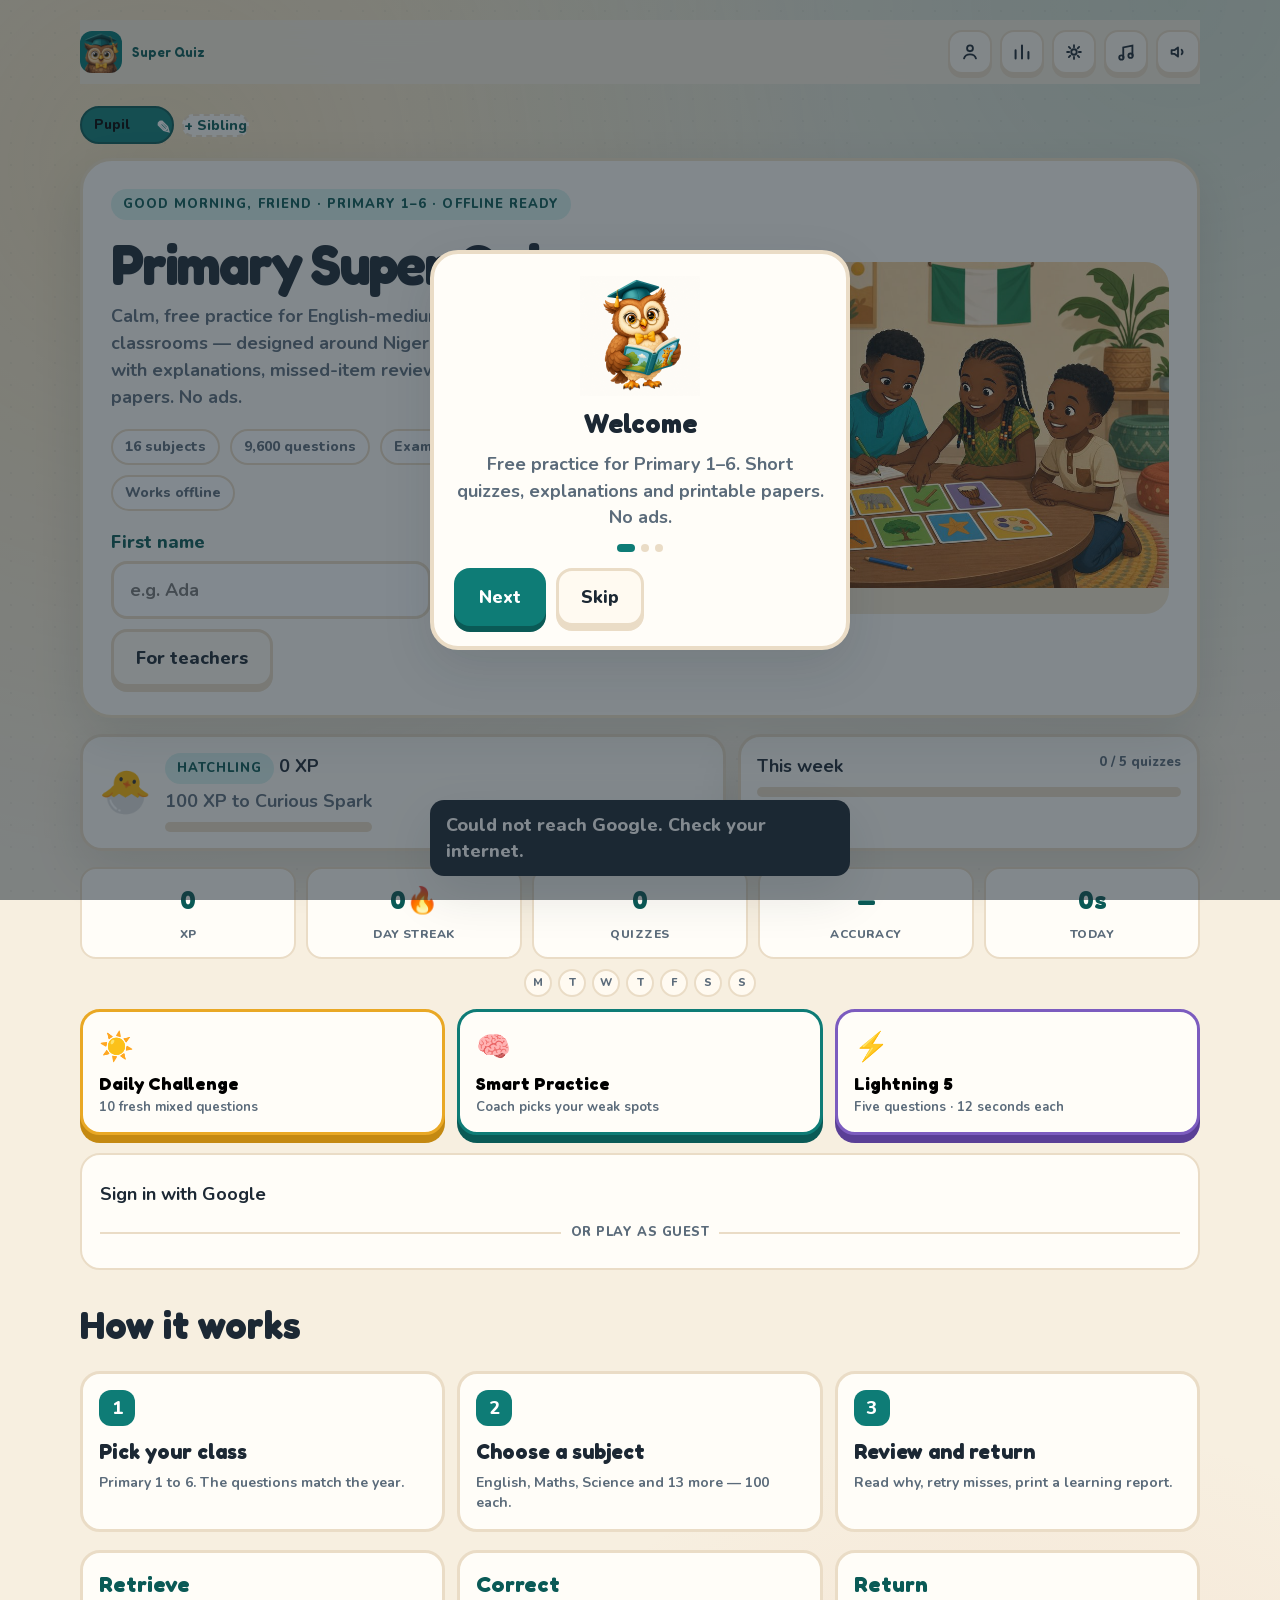
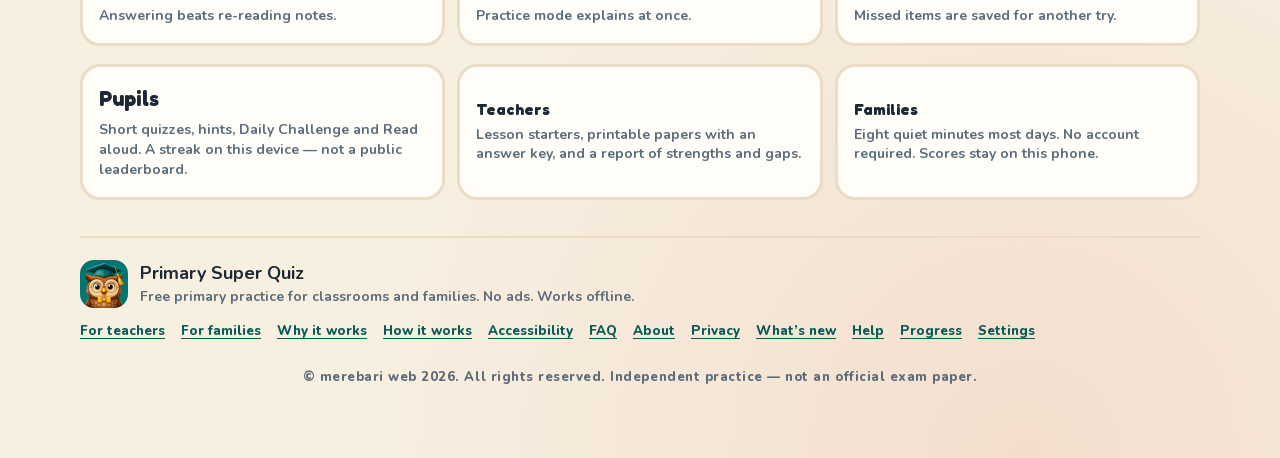
==== commit 5a2626b7: "Polish the quiz into a first-class classroom product Self-host display fonts so type still looks rig" ====
--- a/index.html
+++ b/index.html
@@ -32,9 +32,9 @@
   <link rel="icon" href="images/icon-192.png" type="image/png" sizes="192x192">
   <link rel="apple-touch-icon" href="images/apple-touch.png" sizes="180x180">
   <link rel="preconnect" href="https://accounts.google.com">
-  <link rel="preconnect" href="https://fonts.googleapis.com">
-  <link rel="preconnect" href="https://fonts.gstatic.com" crossorigin>
-  <link href="https://fonts.googleapis.com/css2?family=Fredoka:wght@500;600;700&family=Nunito:wght@500;700;800&display=swap" rel="stylesheet">
+  <link rel="preload" href="fonts/nunito-700.woff2" as="font" type="font/woff2" crossorigin>
+  <link rel="preload" href="fonts/fredoka-700.woff2" as="font" type="font/woff2" crossorigin>
+  <link rel="preload" href="images/icon-192.png" as="image">
   <link rel="stylesheet" href="css/style.css">
   <script type="application/ld+json">
   {
@@ -81,7 +81,7 @@
 </head>
 <body>
   <a class="skip-link" href="#app">Skip to content</a>
-  <div id="app" tabindex="-1">
+  <div id="app" tabindex="-1" role="main">
     <div class="boot-splash" role="status" aria-live="polite" aria-label="Loading Primary Super Quiz">
       <img class="boot-mark" src="images/icon-192.png" alt="">
       <p class="boot-title">Primary Super Quiz</p>
--- a/css/style.css
+++ b/css/style.css
@@ -1,3 +1,32 @@
+@font-face {
+  font-family: "Fredoka";
+  font-style: normal;
+  font-weight: 600;
+  font-display: swap;
+  src: url("../fonts/fredoka-600.woff2") format("woff2");
+}
+@font-face {
+  font-family: "Fredoka";
+  font-style: normal;
+  font-weight: 700;
+  font-display: swap;
+  src: url("../fonts/fredoka-700.woff2") format("woff2");
+}
+@font-face {
+  font-family: "Nunito";
+  font-style: normal;
+  font-weight: 700;
+  font-display: swap;
+  src: url("../fonts/nunito-700.woff2") format("woff2");
+}
+@font-face {
+  font-family: "Nunito";
+  font-style: normal;
+  font-weight: 800;
+  font-display: swap;
+  src: url("../fonts/nunito-800.woff2") format("woff2");
+}
+
 :root {
   --cream: #f7efe0;
   --paper: #fffaf1;
@@ -1763,3 +1792,121 @@
   .trust-row, .pedagogy, .audience { grid-template-columns: 1fr 1fr; }
   .how-grid { grid-template-columns: 1fr; }
 }
+
+/* First-class product polish */
+#app.enter { animation: psq-in 0.32s ease; }
+@keyframes psq-in {
+  from { opacity: 0; transform: translateY(10px); }
+  to { opacity: 1; transform: none; }
+}
+html.calm #app.enter { animation: none; }
+
+button.brand {
+  background: none;
+  border: 0;
+  box-shadow: none;
+  padding: 0;
+  cursor: pointer;
+  text-align: left;
+}
+button.brand:hover { transform: none; }
+
+.hero-cta {
+  display: flex;
+  flex-wrap: wrap;
+  align-items: center;
+  gap: 10px;
+  margin-top: 18px;
+}
+.hero-name { display: grid; gap: 6px; width: min(320px, 100%); }
+.hero-name .field { margin: 0; }
+.hero-cta input[type="text"] { max-width: none; width: 100%; }
+
+.hero {
+  position: relative;
+  overflow: hidden;
+}
+.hero h1 { letter-spacing: -0.04em; }
+.lead { line-height: 1.5; }
+
+.opt {
+  min-height: 56px;
+  padding: 14px 16px;
+}
+.opt.picked {
+  border-color: var(--teal);
+  background: var(--teal-soft);
+  box-shadow: 0 4px 0 var(--teal);
+}
+.opt.picked .badge {
+  background: var(--teal);
+  color: #fff;
+}
+html[data-theme="dark"] .opt.picked { background: #163a3a; }
+
+.quiz-sticky {
+  position: sticky;
+  top: 0;
+  z-index: 25;
+  padding: 4px 0 8px;
+  background: color-mix(in srgb, var(--cream) 92%, transparent);
+  backdrop-filter: blur(10px);
+}
+
+.q-card { padding: 28px 26px 24px; }
+.question { letter-spacing: -0.02em; }
+
+.feedback { font-size: 16px; line-height: 1.45; }
+.feedback .explain-label { font-weight: 700; }
+.feedback .explain-label .kicker {
+  display: inline-flex;
+  margin: 0 8px 0 0;
+  padding: 3px 8px;
+  font-size: 11px;
+}
+
+.home-account {
+  margin: 18px 0 8px;
+  padding: 16px 18px;
+  background: var(--card);
+  border: 2px solid var(--line);
+  border-radius: 20px;
+}
+.home-account .field { margin-top: 10px; }
+
+.section-head {
+  display: flex;
+  align-items: baseline;
+  justify-content: space-between;
+  gap: 12px;
+  margin: 28px 0 12px;
+}
+.section-head .section-title { margin: 0; }
+
+.foot-brand img {
+  width: 48px;
+  height: 48px;
+  object-fit: cover;
+  border-radius: 14px;
+}
+
+.page-404 {
+  min-height: 80vh;
+  display: grid;
+  place-items: center;
+  text-align: center;
+  padding: 40px 20px;
+}
+.page-404 img {
+  width: 96px;
+  height: 96px;
+  border-radius: 24px;
+  margin-bottom: 16px;
+}
+
+@media (max-width: 700px) {
+  .hero-cta { flex-direction: column; align-items: stretch; }
+  .hero-cta .btn { width: 100%; }
+  .hero-cta input[type="text"] { max-width: none; }
+  .quiz-sticky { top: 0; }
+}
